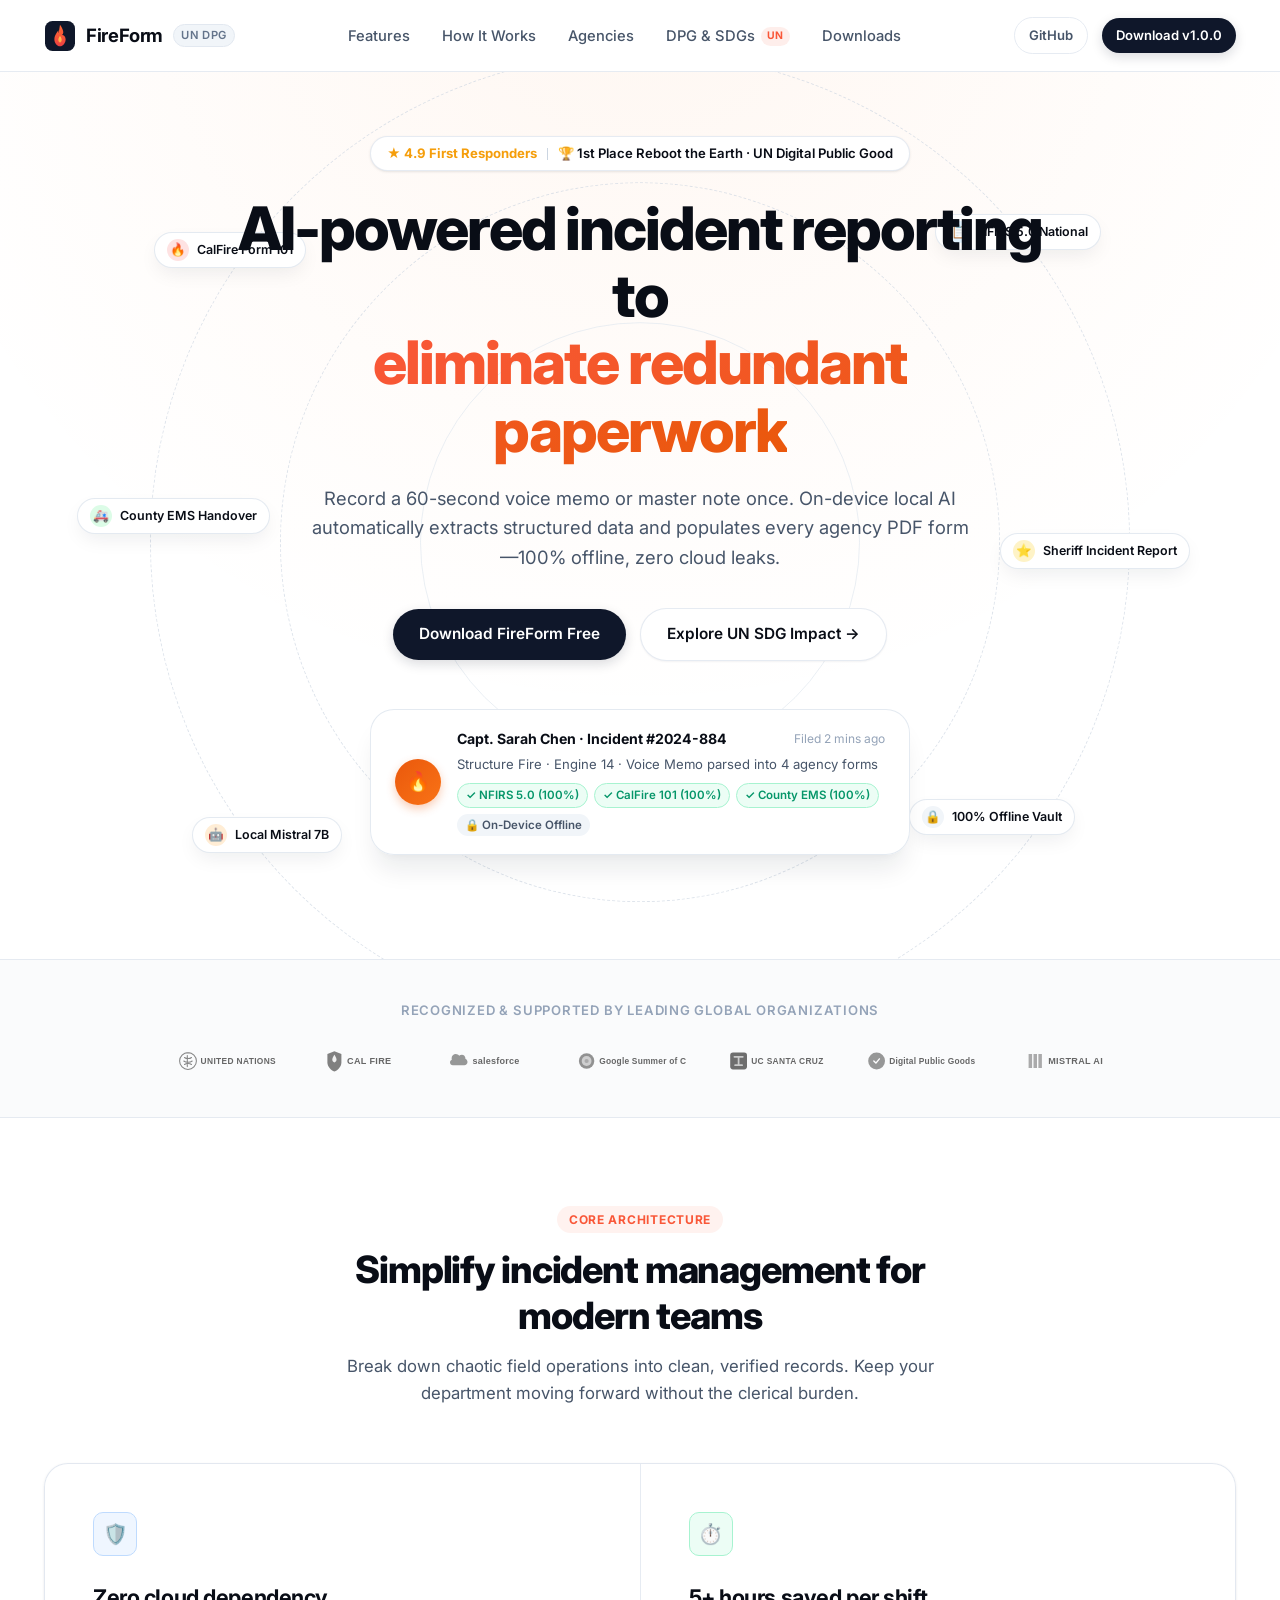
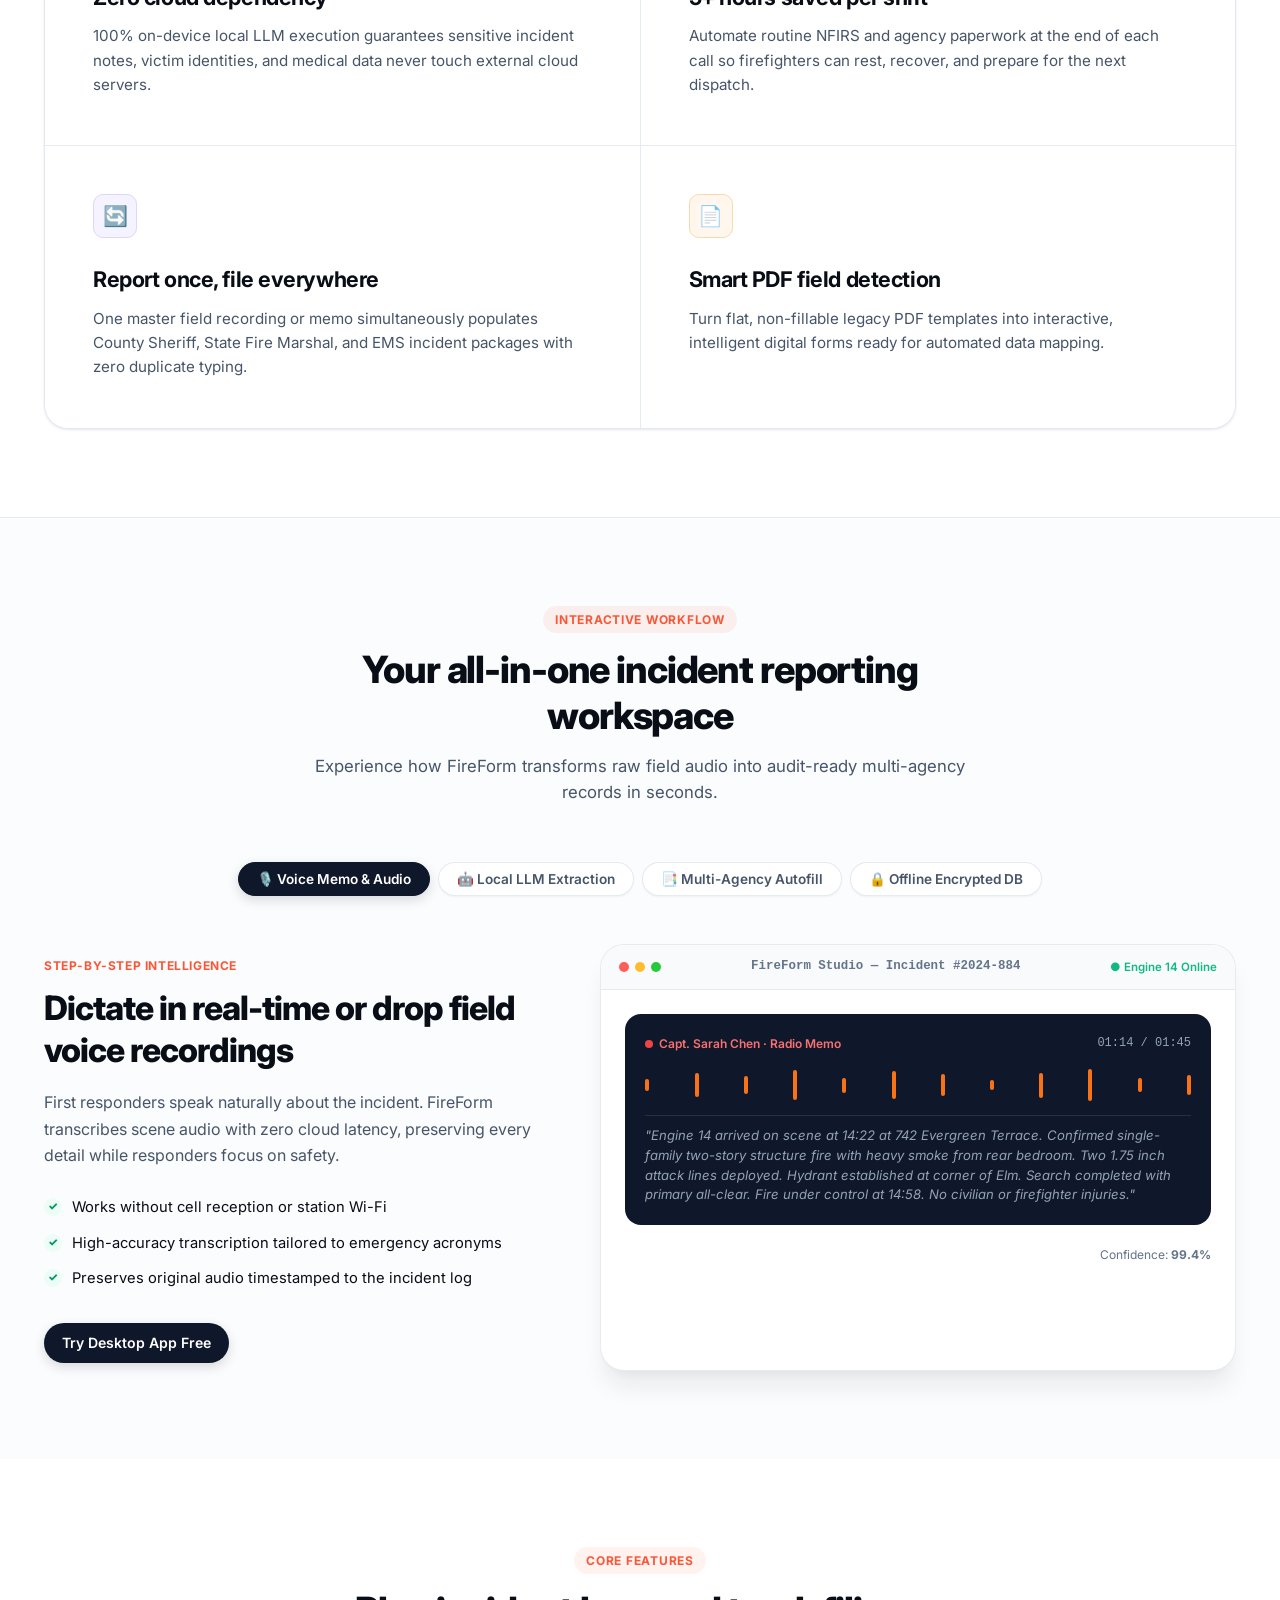
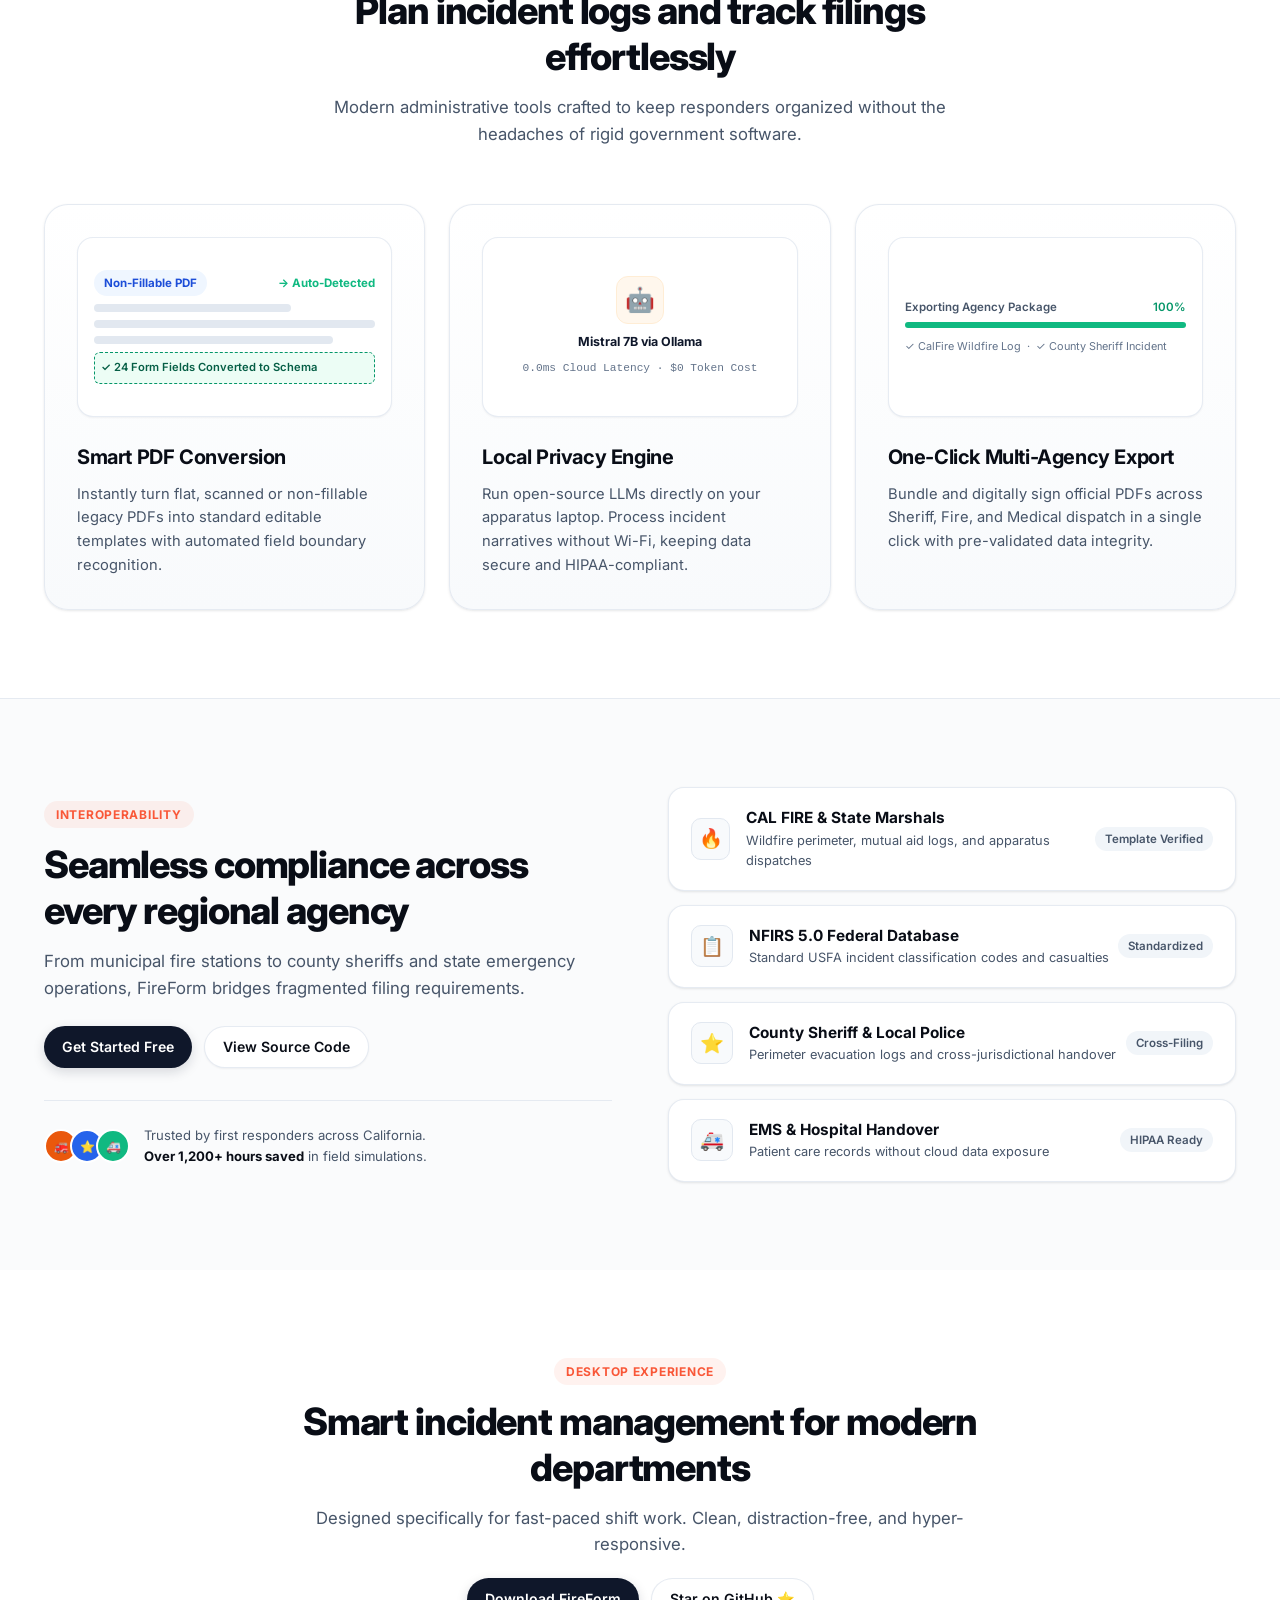
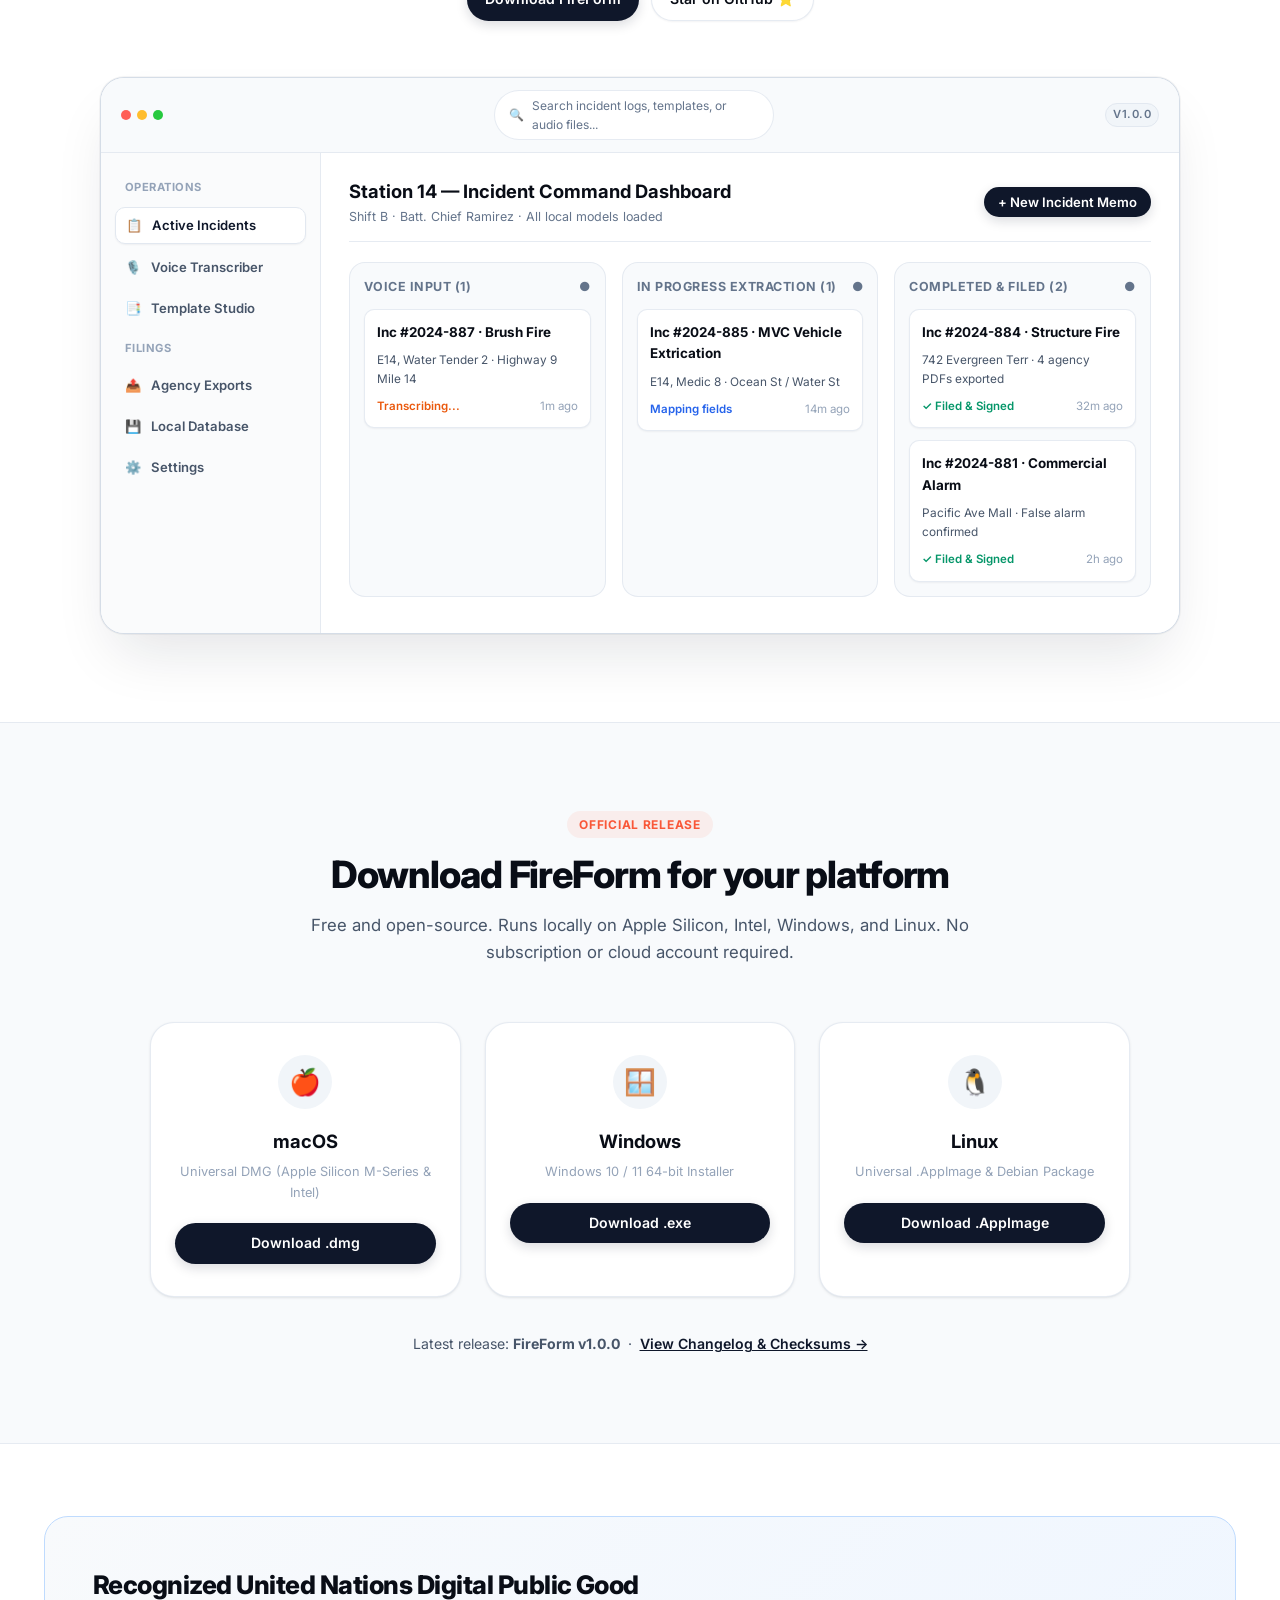
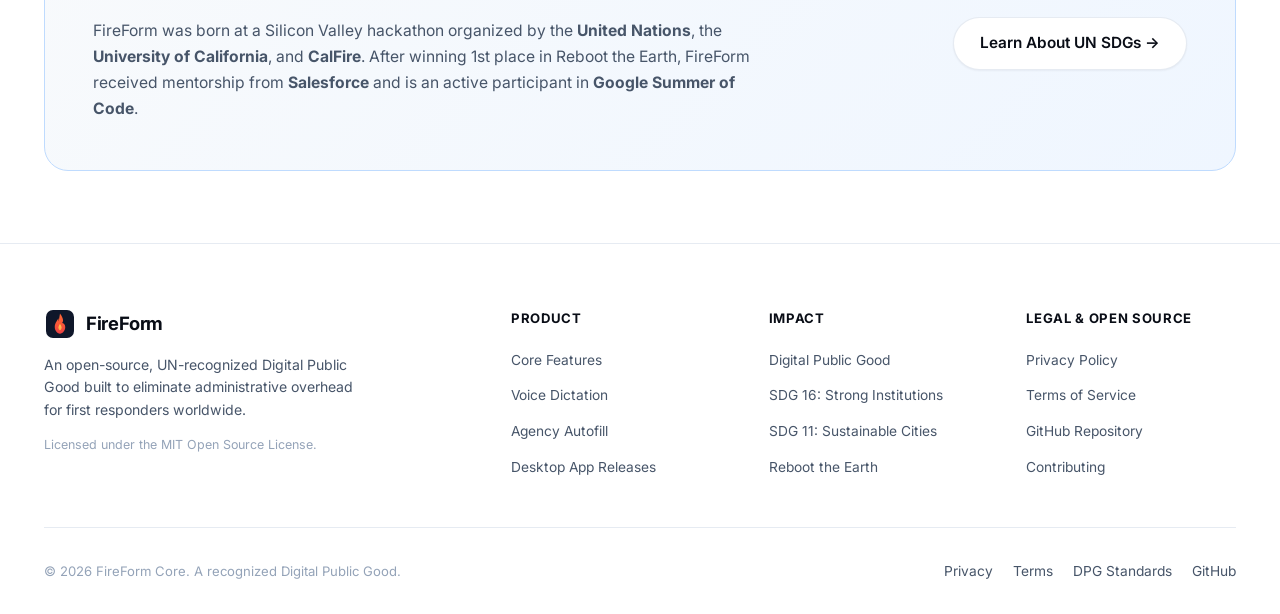
==== index.html @ 4fdc896d "feat: :sparkles: first renewal of website" ====
<!DOCTYPE html>
<html lang="en">

<head>
  <meta charset="UTF-8">
  <meta name="viewport" content="width=device-width, initial-scale=1.0">
  <title>FireForm — AI-Powered Incident Reporting for First Responders</title>
  <meta name="description"
    content="FireForm is a UN-recognized Digital Public Good. Report once, file everywhere. Eliminate redundant paperwork with 100% offline, on-device AI for first responders.">
  <link rel="icon" type="image/svg+xml" href="assets/logo.svg">
  <link rel="stylesheet" href="styles.css">
  <link rel="preconnect" href="https://fonts.googleapis.com">
  <link rel="preconnect" href="https://fonts.gstatic.com" crossorigin>
  <link
    href="https://fonts.googleapis.com/css2?family=Inter:wght@400;500;600;700;800&family=JetBrains+Mono:wght@400;500;600&display=swap"
    rel="stylesheet">
</head>

<body>

  <!-- Top Sticky Navigation Bar -->
  <header class="site-header">
    <div class="container">
      <div class="header-inner">
        <!-- Logo and Brand -->
        <a href="index.html" class="brand-link" id="brand-home-link">
          <div class="brand-icon-box">
            <img src="assets/logo.svg" alt="FireForm Logo" width="30" height="30">
          </div>
          <span>FireForm</span>
          <span class="brand-tag">UN DPG</span>
        </a>

        <!-- Center Nav Items -->
        <ul class="nav-menu">
          <li><a href="#features" class="nav-link">Features</a></li>
          <li><a href="#how-it-works" class="nav-link">How It Works</a></li>
          <li><a href="#agencies" class="nav-link">Agencies</a></li>
          <li><a href="dpg.html" class="nav-link">DPG & SDGs <span class="badge-new">UN</span></a></li>
          <li><a href="#download" class="nav-link">Downloads</a></li>
        </ul>

        <!-- Right Action CTAs -->
        <div class="header-actions">
          <a href="https://github.com/fireform-core/FireForm" target="_blank" rel="noopener noreferrer"
            class="btn btn-outline btn-sm">
            <span>GitHub</span>
          </a>
          <a href="#download" class="btn btn-primary btn-sm">
            <span>Download v1.0.0</span>
          </a>
          <button class="mobile-toggle" aria-label="Toggle navigation menu">
            <svg width="20" height="20" viewBox="0 0 24 24" fill="none" stroke="currentColor" stroke-width="2">
              <line x1="3" y1="12" x2="21" y2="12"></line>
              <line x1="3" y1="6" x2="21" y2="6"></line>
              <line x1="3" y1="18" x2="21" y2="18"></line>
            </svg>
          </button>
        </div>
      </div>
    </div>
  </header>

  <!-- Hero Section with Orbital Background (Deflexai Style) -->
  <section class="hero-section">
    <!-- Orbital Rings Background -->
    <div class="hero-orbits">
      <div class="orbit-ring orbit-1"></div>
      <div class="orbit-ring orbit-2"></div>
      <div class="orbit-ring orbit-3"></div>
    </div>

    <!-- Floating Orbital Badges stationed on orbits -->
    <div class="hero-nodes">
      <div class="orbit-node node-calfire">
        <span class="node-icon" style="background:#fee2e2;">🔥</span>
        <span>CalFire Form 101</span>
      </div>
      <div class="orbit-node node-nfirs">
        <span class="node-icon" style="background:#e0f2fe;">📋</span>
        <span>NFIRS 5.0 National</span>
      </div>
      <div class="orbit-node node-ems">
        <span class="node-icon" style="background:#dcfce7;">🚑</span>
        <span>County EMS Handover</span>
      </div>
      <div class="orbit-node node-sheriff">
        <span class="node-icon" style="background:#fef3c7;">⭐</span>
        <span>Sheriff Incident Report</span>
      </div>
      <div class="orbit-node node-mistral">
        <span class="node-icon" style="background:#ffedd5;">🤖</span>
        <span>Local Mistral 7B</span>
      </div>
      <div class="orbit-node node-offline">
        <span class="node-icon" style="background:#f1f5f9;">🔒</span>
        <span>100% Offline Vault</span>
      </div>
    </div>

    <div class="container">
      <div class="hero-content">
        <!-- Award Pill / Social Proof Rating -->
        <div class="hero-award-badge">
          <div class="badge-stars">★ 4.9 First Responders</div>
          <div class="badge-divider"></div>
          <div class="badge-text">🏆 1st Place Reboot the Earth · UN Digital Public Good</div>
        </div>

        <!-- Main Headline -->
        <h1 class="hero-title">
          AI-powered incident reporting to <br>
          <span class="highlight-text">eliminate redundant paperwork</span>
        </h1>

        <!-- Subtitle -->
        <p class="hero-subtitle">
          Record a 60-second voice memo or master note once. On-device local AI automatically extracts structured data
          and populates every agency PDF form—100% offline, zero cloud leaks.
        </p>

        <!-- CTA Buttons -->
        <div class="hero-actions">
          <a href="#download" class="btn btn-primary btn-lg">
            <span>Download FireForm Free</span>
          </a>
          <a href="dpg.html" class="btn btn-secondary btn-lg">
            <span>Explore UN SDG Impact →</span>
          </a>
        </div>

        <!-- Centerpiece Floating Interactive Glass Card -->
        <div class="hero-interactive-card">
          <div class="hero-card-avatar">🔥</div>
          <div class="hero-card-body">
            <div class="hero-card-header">
              <div class="hero-card-name">Capt. Sarah Chen · Incident #2024-884</div>
              <div class="hero-card-time">Filed 2 mins ago</div>
            </div>
            <div class="hero-card-desc">
              Structure Fire · Engine 14 · Voice Memo parsed into 4 agency forms
            </div>
            <div class="hero-card-tags">
              <span class="hero-card-tag status-success">✓ NFIRS 5.0 (100%)</span>
              <span class="hero-card-tag status-success">✓ CalFire 101 (100%)</span>
              <span class="hero-card-tag status-success">✓ County EMS (100%)</span>
              <span class="hero-card-tag">🔒 On-Device Offline</span>
            </div>
          </div>
        </div>

      </div>
    </div>
  </section>

  <!-- Logo Cloud / Recognition Strip -->
  <section class="logo-cloud-section">
    <div class="container">
      <div class="logo-cloud-label">Recognized & Supported By Leading Global Organizations</div>
      <div class="logo-cloud-grid">
        <div class="logo-item" title="United Nations">
          <img src="assets/un.svg" alt="United Nations">
        </div>
        <div class="logo-item" title="Cal Fire">
          <img src="assets/calfire.svg" alt="CAL FIRE">
        </div>
        <div class="logo-item" title="Salesforce">
          <img src="assets/salesforce.svg" alt="Salesforce">
        </div>
        <div class="logo-item" title="Google Summer of Code">
          <img src="assets/gsoc.svg" alt="Google Summer of Code">
        </div>
        <div class="logo-item" title="UC Santa Cruz">
          <img src="assets/ucsc.svg" alt="UC Santa Cruz">
        </div>
        <div class="logo-item" title="Digital Public Goods Alliance">
          <img src="assets/dpg.svg" alt="Digital Public Goods">
        </div>
        <div class="logo-item" title="Mistral AI">
          <img src="assets/mistral.svg" alt="Mistral AI">
        </div>
      </div>
    </div>
  </section>

  <!-- 4-Grid Section ("Simplify task management for modern teams" style) -->
  <section class="grid-features-section" id="features">
    <div class="container">
      <div class="section-head">
        <span class="section-pill">Core Architecture</span>
        <h2 class="section-title">Simplify incident management for modern teams</h2>
        <p class="section-subtitle">
          Break down chaotic field operations into clean, verified records. Keep your department moving forward without
          the clerical burden.
        </p>
      </div>

      <div class="four-grid">
        <div class="four-grid-item">
          <div class="grid-item-icon icon-blue">🛡️</div>
          <div class="grid-item-metric">Zero cloud dependency</div>
          <p class="grid-item-desc">
            100% on-device local LLM execution guarantees sensitive incident notes, victim identities, and medical data
            never touch external cloud servers.
          </p>
        </div>

        <div class="four-grid-item">
          <div class="grid-item-icon icon-green">⏱️</div>
          <div class="grid-item-metric">5+ hours saved per shift</div>
          <p class="grid-item-desc">
            Automate routine NFIRS and agency paperwork at the end of each call so firefighters can rest, recover, and
            prepare for the next dispatch.
          </p>
        </div>

        <div class="four-grid-item">
          <div class="grid-item-icon icon-purple">🔄</div>
          <div class="grid-item-metric">Report once, file everywhere</div>
          <p class="grid-item-desc">
            One master field recording or memo simultaneously populates County Sheriff, State Fire Marshal, and EMS
            incident packages with zero duplicate typing.
          </p>
        </div>

        <div class="four-grid-item">
          <div class="grid-item-icon icon-orange">📄</div>
          <div class="grid-item-metric">Smart PDF field detection</div>
          <p class="grid-item-desc">
            Turn flat, non-fillable legacy PDF templates into interactive, intelligent digital forms ready for automated
            data mapping.
          </p>
        </div>
      </div>
    </div>
  </section>

  <!-- Showcase 1: Interactive Workspace Showcase -->
  <section class="interactive-workspace-section" id="how-it-works">
    <div class="container">
      <div class="section-head">
        <span class="section-pill">Interactive Workflow</span>
        <h2 class="section-title">Your all-in-one incident reporting workspace</h2>
        <p class="section-subtitle">
          Experience how FireForm transforms raw field audio into audit-ready multi-agency records in seconds.
        </p>
      </div>

      <!-- Filter Nav Pills -->
      <div class="filter-pills-nav">
        <button class="filter-pill active" data-tab="tab-voice">
          <span>🎙️ Voice Memo & Audio</span>
        </button>
        <button class="filter-pill" data-tab="tab-extract">
          <span>🤖 Local LLM Extraction</span>
        </button>
        <button class="filter-pill" data-tab="tab-forms">
          <span>📑 Multi-Agency Autofill</span>
        </button>
        <button class="filter-pill" data-tab="tab-storage">
          <span>🔒 Offline Encrypted DB</span>
        </button>
      </div>

      <div class="workspace-display-grid">
        <!-- Left Explanation Column -->
        <div class="workspace-left-info">
          <span class="workspace-tag">Step-by-step intelligence</span>
          <h3 class="workspace-title" id="workspace-title">Dictate in real-time or drop field voice recordings</h3>
          <p class="workspace-desc" id="workspace-desc">
            First responders speak naturally about the incident. FireForm transcribes scene audio with zero cloud
            latency, preserving every detail while responders focus on safety.
          </p>
          <ul class="workspace-bullets">
            <li class="workspace-bullet-item">
              <span class="bullet-check">✓</span>
              <span>Works without cell reception or station Wi-Fi</span>
            </li>
            <li class="workspace-bullet-item">
              <span class="bullet-check">✓</span>
              <span>High-accuracy transcription tailored to emergency acronyms</span>
            </li>
            <li class="workspace-bullet-item">
              <span class="bullet-check">✓</span>
              <span>Preserves original audio timestamped to the incident log</span>
            </li>
          </ul>
          <a href="#download" class="btn btn-primary">
            <span>Try Desktop App Free</span>
          </a>
        </div>

        <!-- Right Simulated Window Preview -->
        <div class="workspace-preview-card">
          <div class="preview-card-header">
            <div class="window-dots">
              <div class="window-dot dot-red"></div>
              <div class="window-dot dot-yellow"></div>
              <div class="window-dot dot-green"></div>
            </div>
            <div class="window-title">FireForm Studio — Incident #2024-884</div>
            <div style="font-size: 0.72rem; color: #10b981; font-weight: 600;">● Engine 14 Online</div>
          </div>

          <div class="preview-card-content">
            <!-- Tab 1: Voice Dictation -->
            <div class="tab-content-panel active" id="tab-voice">
              <div class="waveform-box">
                <div class="waveform-header">
                  <span class="recording-badge">
                    <span class="recording-pulse"></span>
                    Capt. Sarah Chen · Radio Memo
                  </span>
                  <span style="font-size: 0.75rem; font-family: var(--font-mono); color: #94a3b8;">01:14 / 01:45</span>
                </div>
                <div class="waveform-bars">
                  <span class="wave-bar" style="height: 12px;"></span>
                  <span class="wave-bar" style="height: 24px;"></span>
                  <span class="wave-bar" style="height: 18px;"></span>
                  <span class="wave-bar" style="height: 30px;"></span>
                  <span class="wave-bar" style="height: 15px;"></span>
                  <span class="wave-bar" style="height: 28px;"></span>
                  <span class="wave-bar" style="height: 22px;"></span>
                  <span class="wave-bar" style="height: 10px;"></span>
                  <span class="wave-bar" style="height: 25px;"></span>
                  <span class="wave-bar" style="height: 32px;"></span>
                  <span class="wave-bar" style="height: 14px;"></span>
                  <span class="wave-bar" style="height: 20px;"></span>
                </div>
                <div class="transcript-snippet">
                  "Engine 14 arrived on scene at 14:22 at 742 Evergreen Terrace. Confirmed single-family two-story
                  structure fire with heavy smoke from rear bedroom. Two 1.75 inch attack lines deployed. Hydrant
                  established at corner of Elm. Search completed with primary all-clear. Fire under control at 14:58. No
                  civilian or firefighter injuries."
                </div>
              </div>
              <div style="display: flex; gap: 8px; justify-content: flex-end;">
                <span style="font-size: 0.75rem; color: #64748b;">Confidence: <strong>99.4%</strong></span>
              </div>
            </div>

            <!-- Tab 2: LLM Extraction -->
            <div class="tab-content-panel" id="tab-extract">
              <div class="extracted-fields-list">
                <div class="field-row">
                  <span class="field-key">Incident Type</span>
                  <span class="field-val">111 - Building Fire</span>
                  <span class="field-badge">NFIRS Valid</span>
                </div>
                <div class="field-row">
                  <span class="field-key">Location Address</span>
                  <span class="field-val">742 Evergreen Terrace</span>
                  <span class="field-badge">Geocoded</span>
                </div>
                <div class="field-row">
                  <span class="field-key">Apparatus Dispatched</span>
                  <span class="field-val">Engine 14 (Primary Attack)</span>
                  <span class="field-badge">Unit Matched</span>
                </div>
                <div class="field-row">
                  <span class="field-key">Arrival Time / Controlled</span>
                  <span class="field-val">14:22 / 14:58 PST</span>
                  <span class="field-badge">Timestamped</span>
                </div>
                <div class="field-row">
                  <span class="field-key">Casualties / Injuries</span>
                  <span class="field-val">0 Civilian / 0 Firefighter</span>
                  <span class="field-badge">Verified</span>
                </div>
              </div>
            </div>

            <!-- Tab 3: Multi-Agency Autofill -->
            <div class="tab-content-panel" id="tab-forms">
              <div class="agency-form-item">
                <div class="form-item-left">
                  <div class="form-doc-icon">📑</div>
                  <div>
                    <div class="form-item-name">NFIRS-1 Basic Form</div>
                    <div class="form-item-sub">USFA Federal Incident Database</div>
                  </div>
                </div>
                <span class="hero-card-tag status-success">Ready to Export (100%)</span>
              </div>
              <div class="agency-form-item">
                <div class="form-item-left">
                  <div class="form-doc-icon">🌲</div>
                  <div>
                    <div class="form-item-name">CalFire FC-33 Incident Summary</div>
                    <div class="form-item-sub">California Dept of Forestry & Fire</div>
                  </div>
                </div>
                <span class="hero-card-tag status-success">Ready to Export (100%)</span>
              </div>
              <div class="agency-form-item">
                <div class="form-item-left">
                  <div class="form-doc-icon">🚑</div>
                  <div>
                    <div class="form-item-name">County EMS PCR Medical Log</div>
                    <div class="form-item-sub">Mutual Aid Emergency Transport</div>
                  </div>
                </div>
                <span class="hero-card-tag status-success">Ready to Export (100%)</span>
              </div>
            </div>

            <!-- Tab 4: Offline Encrypted DB -->
            <div class="tab-content-panel" id="tab-storage">
              <div
                style="background: #f8fafc; border: 1px solid #e2e8f0; border-radius: 12px; padding: 20px; text-align: left;">
                <div style="display: flex; align-items: center; justify-content: space-between; margin-bottom: 14px;">
                  <span style="font-size: 0.82rem; font-weight: 700; color: #0f172a;">Local SQLite Vault
                    (offline.db)</span>
                  <span
                    style="font-size: 0.72rem; padding: 2px 8px; border-radius: 9999px; background: #ecfdf5; color: #059669; font-weight: 600;">AES-256
                    Encrypted</span>
                </div>
                <div style="font-family: var(--font-mono); font-size: 0.75rem; color: #475569; line-height: 1.8;">
                  <div>[DB_STATUS] &nbsp;Local storage active</div>
                  <div>[OUTBOUND] &nbsp;&nbsp;0 cloud network requests</div>
                  <div>[INTEGRITY] &nbsp;SHA-256 signature verified</div>
                  <div>[RECORDS] &nbsp;&nbsp;&nbsp;342 incidents indexed locally</div>
                </div>
              </div>
            </div>
          </div>
        </div>
      </div>
    </div>
  </section>

  <!-- 3-Column Bento Grid ("Plan projects and track tasks effortlessly" style) -->
  <section class="bento-section">
    <div class="container">
      <div class="section-head">
        <span class="section-pill">Core Features</span>
        <h2 class="section-title">Plan incident logs and track filings effortlessly</h2>
        <p class="section-subtitle">
          Modern administrative tools crafted to keep responders organized without the headaches of rigid government
          software.
        </p>
      </div>

      <div class="bento-grid">
        <!-- Card 1: Smart PDF Conversion -->
        <div class="bento-card">
          <div class="bento-card-visual">
            <div class="mini-pdf-box">
              <div style="display: flex; justify-content: space-between; align-items: center;">
                <span class="mini-badge-highlight">Non-Fillable PDF</span>
                <span style="font-size: 0.72rem; color: #10b981; font-weight: 700;">→ Auto-Detected</span>
              </div>
              <div class="mini-skeleton-line" style="width: 70%;"></div>
              <div class="mini-skeleton-line" style="width: 100%;"></div>
              <div class="mini-skeleton-line" style="width: 85%;"></div>
              <div
                style="background: #ecfdf5; border: 1px dashed #059669; padding: 6px; border-radius: 6px; font-size: 0.7rem; color: #065f46; font-weight: 600;">
                ✓ 24 Form Fields Converted to Schema
              </div>
            </div>
          </div>
          <h3 class="bento-card-title">Smart PDF Conversion</h3>
          <p class="bento-card-desc">
            Instantly turn flat, scanned or non-fillable legacy PDFs into standard editable templates with automated
            field boundary recognition.
          </p>
        </div>

        <!-- Card 2: Local AI Engine -->
        <div class="bento-card">
          <div class="bento-card-visual">
            <div style="display: flex; flex-direction: column; align-items: center; justify-content: center; gap: 8px;">
              <div
                style="width: 48px; height: 48px; border-radius: 12px; background: #fff7ed; border: 1px solid #ffedd5; display: flex; align-items: center; justify-content: center; font-size: 1.5rem;">
                🤖
              </div>
              <span style="font-size: 0.78rem; font-weight: 700; color: #0f172a;">Mistral 7B via Ollama</span>
              <span style="font-size: 0.7rem; color: #64748b; font-family: var(--font-mono);">0.0ms Cloud Latency · $0
                Token Cost</span>
            </div>
          </div>
          <h3 class="bento-card-title">Local Privacy Engine</h3>
          <p class="bento-card-desc">
            Run open-source LLMs directly on your apparatus laptop. Process incident narratives without Wi-Fi, keeping
            data secure and HIPAA-compliant.
          </p>
        </div>

        <!-- Card 3: Multi-Agency Export -->
        <div class="bento-card">
          <div class="bento-card-visual">
            <div style="display: flex; flex-direction: column; gap: 6px; width: 100%;">
              <div
                style="display: flex; align-items: center; justify-content: space-between; font-size: 0.72rem; font-weight: 600; color: #475569;">
                <span>Exporting Agency Package</span>
                <span style="color: #059669;">100%</span>
              </div>
              <div style="height: 6px; background: #e2e8f0; border-radius: 9999px; overflow: hidden;">
                <div style="width: 100%; height: 100%; background: #10b981;"></div>
              </div>
              <span style="font-size: 0.68rem; color: #64748b; margin-top: 4px;">✓ CalFire Wildfire Log &nbsp;·&nbsp; ✓
                County Sheriff Incident</span>
            </div>
          </div>
          <h3 class="bento-card-title">One-Click Multi-Agency Export</h3>
          <p class="bento-card-desc">
            Bundle and digitally sign official PDFs across Sheriff, Fire, and Medical dispatch in a single click with
            pre-validated data integrity.
          </p>
        </div>
      </div>
    </div>
  </section>

  <!-- Integration Showcase ("Organize work and boost team productivity" style) -->
  <section class="integration-stack-section" id="agencies">
    <div class="container">
      <div class="integration-grid">
        <!-- Left Column -->
        <div class="integration-content-left">
          <span class="section-pill">Interoperability</span>
          <h2 class="section-title">Seamless compliance across every regional agency</h2>
          <p class="section-subtitle">
            From municipal fire stations to county sheriffs and state emergency operations, FireForm bridges fragmented
            filing requirements.
          </p>
          <div style="display: flex; gap: 12px; margin-top: 24px;">
            <a href="#download" class="btn btn-primary">Get Started Free</a>
            <a href="https://github.com/fireform-core/FireForm" target="_blank" rel="noopener noreferrer"
              class="btn btn-secondary">View Source Code</a>
          </div>

          <div class="social-proof-counter">
            <div class="avatar-stack">
              <div class="avatar-stack-item">🚒</div>
              <div class="avatar-stack-item">⭐</div>
              <div class="avatar-stack-item">🚑</div>
            </div>
            <div class="proof-text">
              Trusted by first responders across California.<br>
              <strong>Over 1,200+ hours saved</strong> in field simulations.
            </div>
          </div>
        </div>

        <!-- Right Column Agency Cards Stack -->
        <div class="integration-cards-list">
          <div class="agency-card">
            <div class="agency-card-left">
              <div class="agency-card-icon" style="color: #dc2626;">🔥</div>
              <div>
                <div class="agency-card-title">CAL FIRE & State Marshals</div>
                <div class="agency-card-sub">Wildfire perimeter, mutual aid logs, and apparatus dispatches</div>
              </div>
            </div>
            <span class="agency-badge-pill">Template Verified</span>
          </div>

          <div class="agency-card">
            <div class="agency-card-left">
              <div class="agency-card-icon" style="color: #0284c7;">📋</div>
              <div>
                <div class="agency-card-title">NFIRS 5.0 Federal Database</div>
                <div class="agency-card-sub">Standard USFA incident classification codes and casualties</div>
              </div>
            </div>
            <span class="agency-badge-pill">Standardized</span>
          </div>

          <div class="agency-card">
            <div class="agency-card-left">
              <div class="agency-card-icon" style="color: #b45309;">⭐</div>
              <div>
                <div class="agency-card-title">County Sheriff & Local Police</div>
                <div class="agency-card-sub">Perimeter evacuation logs and cross-jurisdictional handover</div>
              </div>
            </div>
            <span class="agency-badge-pill">Cross-Filing</span>
          </div>

          <div class="agency-card">
            <div class="agency-card-left">
              <div class="agency-card-icon" style="color: #059669;">🚑</div>
              <div>
                <div class="agency-card-title">EMS & Hospital Handover</div>
                <div class="agency-card-sub">Patient care records without cloud data exposure</div>
              </div>
            </div>
            <span class="agency-badge-pill">HIPAA Ready</span>
          </div>
        </div>
      </div>
    </div>
  </section>

  <!-- High-Fidelity Desktop App Preview Mockup Window ("Smart task management") -->
  <section class="desktop-mockup-section">
    <div class="container">
      <div class="section-head">
        <span class="section-pill">Desktop Experience</span>
        <h2 class="section-title">Smart incident management for modern departments</h2>
        <p class="section-subtitle">
          Designed specifically for fast-paced shift work. Clean, distraction-free, and hyper-responsive.
        </p>
        <div style="display: flex; justify-content: center; gap: 12px; margin-top: 20px;">
          <a href="#download" class="btn btn-primary">Download FireForm</a>
          <a href="https://github.com/fireform-core/FireForm" target="_blank" rel="noopener noreferrer"
            class="btn btn-secondary">Star on GitHub ⭐</a>
        </div>
      </div>

      <!-- App Window Mockup -->
      <div class="mockup-window">
        <!-- Window Chrome -->
        <div class="window-chrome">
          <div class="window-dots">
            <div class="window-dot dot-red"></div>
            <div class="window-dot dot-yellow"></div>
            <div class="window-dot dot-green"></div>
          </div>
          <div class="window-search-bar">
            <span>🔍</span>
            <span>Search incident logs, templates, or audio files...</span>
          </div>
          <div style="display: flex; gap: 8px;">
            <span class="brand-tag">v1.0.0</span>
          </div>
        </div>

        <!-- Inner App Split View -->
        <div class="mockup-inner-app">
          <!-- Sidebar -->
          <div class="app-sidebar">
            <div class="sidebar-category">Operations</div>
            <a href="#" class="sidebar-link active">
              <span>📋</span>
              <span>Active Incidents</span>
            </a>
            <a href="#" class="sidebar-link">
              <span>🎙️</span>
              <span>Voice Transcriber</span>
            </a>
            <a href="#" class="sidebar-link">
              <span>📑</span>
              <span>Template Studio</span>
            </a>

            <div class="sidebar-category">Filings</div>
            <a href="#" class="sidebar-link">
              <span>📤</span>
              <span>Agency Exports</span>
            </a>
            <a href="#" class="sidebar-link">
              <span>💾</span>
              <span>Local Database</span>
            </a>
            <a href="#" class="sidebar-link">
              <span>⚙️</span>
              <span>Settings</span>
            </a>
          </div>

          <!-- Main Viewport -->
          <div class="app-main-viewport">
            <div class="viewport-head">
              <div>
                <div class="viewport-title">Station 14 — Incident Command Dashboard</div>
                <div style="font-size: 0.78rem; color: #64748b;">Shift B · Batt. Chief Ramirez · All local models loaded
                </div>
              </div>
              <button class="btn btn-primary btn-sm">+ New Incident Memo</button>
            </div>

            <!-- Kanban/Pipeline Columns -->
            <div class="kanban-cards-row">
              <div class="kanban-column">
                <div class="column-title">
                  <span>Voice Input (1)</span>
                  <span style="font-weight: 800;">●</span>
                </div>
                <div class="kanban-card">
                  <div class="kanban-card-title">Inc #2024-887 · Brush Fire</div>
                  <div style="font-size: 0.74rem; color: #475569;">E14, Water Tender 2 · Highway 9 Mile 14</div>
                  <div class="kanban-card-meta">
                    <span style="color: #ea580c; font-weight: 600;">Transcribing...</span>
                    <span>1m ago</span>
                  </div>
                </div>
              </div>

              <div class="kanban-column">
                <div class="column-title">
                  <span>In Progress Extraction (1)</span>
                  <span style="font-weight: 800;">●</span>
                </div>
                <div class="kanban-card">
                  <div class="kanban-card-title">Inc #2024-885 · MVC Vehicle Extrication</div>
                  <div style="font-size: 0.74rem; color: #475569;">E14, Medic 8 · Ocean St / Water St</div>
                  <div class="kanban-card-meta">
                    <span style="color: #2563eb; font-weight: 600;">Mapping fields</span>
                    <span>14m ago</span>
                  </div>
                </div>
              </div>

              <div class="kanban-column">
                <div class="column-title">
                  <span>Completed & Filed (2)</span>
                  <span style="font-weight: 800;">●</span>
                </div>
                <div class="kanban-card">
                  <div class="kanban-card-title">Inc #2024-884 · Structure Fire</div>
                  <div style="font-size: 0.74rem; color: #475569;">742 Evergreen Terr · 4 agency PDFs exported</div>
                  <div class="kanban-card-meta">
                    <span style="color: #059669; font-weight: 600;">✓ Filed & Signed</span>
                    <span>32m ago</span>
                  </div>
                </div>
                <div class="kanban-card">
                  <div class="kanban-card-title">Inc #2024-881 · Commercial Alarm</div>
                  <div style="font-size: 0.74rem; color: #475569;">Pacific Ave Mall · False alarm confirmed</div>
                  <div class="kanban-card-meta">
                    <span style="color: #059669; font-weight: 600;">✓ Filed & Signed</span>
                    <span>2h ago</span>
                  </div>
                </div>
              </div>
            </div>

          </div>
        </div>
      </div>
    </div>
  </section>

  <!-- Download FireForm Section -->
  <section class="download-section-modern" id="download">
    <div class="container">
      <div class="section-head">
        <span class="section-pill">Official Release</span>
        <h2 class="section-title">Download FireForm for your platform</h2>
        <p class="section-subtitle">
          Free and open-source. Runs locally on Apple Silicon, Intel, Windows, and Linux. No subscription or cloud
          account required.
        </p>
      </div>

      <div class="download-cards-grid">
        <!-- macOS -->
        <div class="download-platform-card">
          <div class="platform-icon-circle">🍎</div>
          <div class="platform-name">macOS</div>
          <div class="platform-specs">Universal DMG (Apple Silicon M-Series & Intel)</div>
          <a href="https://github.com/fireform-core/FireForm/releases/latest/download/FireForm-1.0.0.dmg"
            class="btn btn-primary">
            Download .dmg
          </a>
        </div>

        <!-- Windows -->
        <div class="download-platform-card">
          <div class="platform-icon-circle">🪟</div>
          <div class="platform-name">Windows</div>
          <div class="platform-specs">Windows 10 / 11 64-bit Installer</div>
          <a href="https://github.com/fireform-core/FireForm/releases/latest/download/FireForm-1.0.0.exe"
            class="btn btn-primary">
            Download .exe
          </a>
        </div>

        <!-- Linux -->
        <div class="download-platform-card">
          <div class="platform-icon-circle">🐧</div>
          <div class="platform-name">Linux</div>
          <div class="platform-specs">Universal .AppImage & Debian Package</div>
          <a href="https://github.com/fireform-core/FireForm/releases/latest/download/FireForm-1.0.0.AppImage"
            class="btn btn-primary">
            Download .AppImage
          </a>
        </div>
      </div>

      <div class="release-notes-banner">
        Latest release: <strong>FireForm v1.0.0</strong> &nbsp;·&nbsp;
        <a href="https://github.com/fireform-core/FireForm/releases" target="_blank" rel="noopener noreferrer">View
          Changelog & Checksums →</a>
      </div>
    </div>
  </section>

  <!-- Digital Public Good & Hackathon Section -->
  <section class="dpg-banner-section">
    <div class="container">
      <div class="dpg-callout-box">
        <div class="dpg-callout-text">
          <h3>Recognized United Nations Digital Public Good</h3>
          <p>
            FireForm was born at a Silicon Valley hackathon organized by the <strong>United Nations</strong>, the
            <strong>University of California</strong>, and <strong>CalFire</strong>. After winning 1st place in Reboot
            the Earth, FireForm received mentorship from <strong>Salesforce</strong> and is an active participant in
            <strong>Google Summer of Code</strong>.
          </p>
        </div>
        <div>
          <a href="dpg.html" class="btn btn-secondary btn-lg" style="white-space: nowrap;">
            Learn About UN SDGs →
          </a>
        </div>
      </div>
    </div>
  </section>

  <!-- Modern Clean Footer -->
  <footer class="site-footer">
    <div class="container">
      <div class="footer-top-grid">
        <!-- Brand Info -->
        <div class="footer-brand-info">
          <a href="index.html" class="brand-link">
            <div class="brand-icon-box">
              <img src="assets/logo.svg" alt="FireForm Logo" width="28" height="28">
            </div>
            <span>FireForm</span>
          </a>
          <p class="footer-desc">
            An open-source, UN-recognized Digital Public Good built to eliminate administrative overhead for first
            responders worldwide.
          </p>
          <div style="font-size: 0.78rem; color: #94a3b8;">
            Licensed under the MIT Open Source License.
          </div>
        </div>

        <!-- Product -->
        <div>
          <div class="footer-col-title">Product</div>
          <ul class="footer-nav-list">
            <li><a href="#features" class="footer-nav-link">Core Features</a></li>
            <li><a href="#how-it-works" class="footer-nav-link">Voice Dictation</a></li>
            <li><a href="#agencies" class="footer-nav-link">Agency Autofill</a></li>
            <li><a href="#download" class="footer-nav-link">Desktop App Releases</a></li>
          </ul>
        </div>

        <!-- Impact & Standards -->
        <div>
          <div class="footer-col-title">Impact</div>
          <ul class="footer-nav-list">
            <li><a href="dpg.html" class="footer-nav-link">Digital Public Good</a></li>
            <li><a href="dpg.html#sdg16" class="footer-nav-link">SDG 16: Strong Institutions</a></li>
            <li><a href="dpg.html#sdg11" class="footer-nav-link">SDG 11: Sustainable Cities</a></li>
            <li><a href="https://github.com/fireform-core/FireForm" target="_blank" rel="noopener noreferrer"
                class="footer-nav-link">Reboot the Earth</a></li>
          </ul>
        </div>

        <!-- Resources & Legal -->
        <div>
          <div class="footer-col-title">Legal & Open Source</div>
          <ul class="footer-nav-list">
            <li><a href="privacy.html" class="footer-nav-link">Privacy Policy</a></li>
            <li><a href="terms.html" class="footer-nav-link">Terms of Service</a></li>
            <li><a href="https://github.com/fireform-core/FireForm" target="_blank" rel="noopener noreferrer"
                class="footer-nav-link">GitHub Repository</a></li>
            <li><a href="https://github.com/fireform-core/FireForm/blob/main/CONTRIBUTING.md" target="_blank"
                rel="noopener noreferrer" class="footer-nav-link">Contributing</a></li>
          </ul>
        </div>
      </div>

      <div class="footer-bottom-bar">
        <div>
          © 2026 FireForm Core. A recognized Digital Public Good.
        </div>
        <div class="footer-bottom-links">
          <a href="privacy.html" class="footer-nav-link">Privacy</a>
          <a href="terms.html" class="footer-nav-link">Terms</a>
          <a href="dpg.html" class="footer-nav-link">DPG Standards</a>
          <a href="https://github.com/fireform-core/FireForm" class="footer-nav-link" target="_blank"
            rel="noopener noreferrer">GitHub</a>
        </div>
      </div>
    </div>
  </footer>

  <script src="script.js"></script>
</body>

</html>
---- styles.css ----
/* ==========================================================================
   FireForm - Modern SaaS Design System & Stylesheet
   Inspired by clean, premium B2B productivity interfaces
   ========================================================================== */

:root {
  /* Brand Color Palette */
  --color-brand-primary: #0f172a;
  /* Deep Slate / Onyx */
  --color-brand-hover: #1e293b;
  --color-accent-flame: #f95738;
  /* FireForm Flame Orange */
  --color-accent-amber: #f59e0b;
  /* Amber Glow */
  --color-accent-red: #ef4444;
  /* Emergency Red */
  --color-accent-emerald: #10b981;
  /* Success Green */
  --color-accent-blue: #0284c7;
  /* Agency Blue */

  /* Neutral Surface & Background Colors */
  --bg-page: #ffffff;
  --bg-subtle: #f8fafc;
  --bg-surface: #ffffff;
  --bg-card: #ffffff;
  --bg-card-muted: #f8fafc;
  --bg-card-hover: #f1f5f9;

  /* Text & Typography Colors */
  --text-primary: #090d16;
  /* Crisp near-black headings */
  --text-secondary: #475569;
  /* Refined slate body */
  --text-muted: #94a3b8;
  /* Subtle metadata */
  --text-inverted: #ffffff;

  /* Borders & Dividers */
  --border-light: rgba(226, 232, 240, 0.85);
  --border-subtle: rgba(15, 23, 42, 0.06);
  --border-hover: rgba(15, 23, 42, 0.15);
  --border-focus: rgba(249, 87, 56, 0.4);

  /* Shadows */
  --shadow-xs: 0 1px 2px 0 rgba(15, 23, 42, 0.05);
  --shadow-sm: 0 1px 3px 0 rgba(15, 23, 42, 0.08), 0 1px 2px -1px rgba(15, 23, 42, 0.08);
  --shadow-md: 0 4px 6px -1px rgba(15, 23, 42, 0.07), 0 2px 4px -2px rgba(15, 23, 42, 0.05);
  --shadow-lg: 0 10px 15px -3px rgba(15, 23, 42, 0.08), 0 4px 6px -4px rgba(15, 23, 42, 0.04);
  --shadow-xl: 0 20px 25px -5px rgba(15, 23, 42, 0.08), 0 8px 10px -6px rgba(15, 23, 42, 0.04);
  --shadow-2xl: 0 25px 50px -12px rgba(15, 23, 42, 0.12);
  --shadow-card: 0 12px 32px -4px rgba(15, 23, 42, 0.06), 0 4px 12px -2px rgba(15, 23, 42, 0.03);
  --shadow-card-hover: 0 20px 40px -8px rgba(15, 23, 42, 0.1), 0 8px 16px -4px rgba(15, 23, 42, 0.04);

  /* Radii */
  --radius-sm: 6px;
  --radius-md: 10px;
  --radius-lg: 16px;
  --radius-xl: 24px;
  --radius-full: 9999px;

  /* Layout */
  --max-width: 1240px;
  --max-width-narrow: 960px;
  --header-height: 72px;

  /* Font System */
  --font-sans: 'Inter', -apple-system, BlinkMacSystemFont, "Segoe UI", Roboto, "Helvetica Neue", sans-serif;
  --font-mono: ui-monospace, SFMono-Regular, Menlo, Monaco, Consolas, "Liberation Mono", "Courier New", monospace;
}

/* ==========================================================================
   Base & Resets
   ========================================================================== */

*,
*::before,
*::after {
  box-sizing: border-box;
  margin: 0;
  padding: 0;
}

html {
  font-family: var(--font-sans);
  scroll-behavior: smooth;
  text-rendering: optimizeLegibility;
  -webkit-font-smoothing: antialiased;
  -moz-osx-font-smoothing: grayscale;
  background-color: var(--bg-page);
  color: var(--text-primary);
}

body {
  min-height: 100vh;
  display: flex;
  flex-direction: column;
  overflow-x: hidden;
  background-color: var(--bg-page);
  line-height: 1.6;
}

img,
svg {
  display: block;
  max-width: 100%;
}

a {
  color: inherit;
  text-decoration: none;
  transition: all 0.2s ease;
}

button {
  font-family: inherit;
  cursor: pointer;
  border: none;
  background: none;
  outline: none;
}

/* ==========================================================================
   Containers & Grids
   ========================================================================== */

.container {
  width: 100%;
  max-width: var(--max-width);
  margin-left: auto;
  margin-right: auto;
  padding-left: 24px;
  padding-right: 24px;
}

.container-narrow {
  max-width: var(--max-width-narrow);
}

/* ==========================================================================
   Header & Navigation
   ========================================================================== */

.site-header {
  position: sticky;
  top: 0;
  z-index: 1000;
  height: var(--header-height);
  background: rgba(255, 255, 255, 0.88);
  backdrop-filter: blur(16px);
  -webkit-backdrop-filter: blur(16px);
  border-bottom: 1px solid var(--border-light);
  display: flex;
  align-items: center;
  transition: background-color 0.2s ease, border-color 0.2s ease, box-shadow 0.2s ease;
}

.site-header.scrolled {
  background: rgba(255, 255, 255, 0.95);
  box-shadow: var(--shadow-sm);
}

.header-inner {
  display: flex;
  align-items: center;
  justify-content: space-between;
  width: 100%;
}

.brand-link {
  display: flex;
  align-items: center;
  gap: 10px;
  font-weight: 700;
  font-size: 1.15rem;
  letter-spacing: -0.02em;
  color: var(--text-primary);
}

.brand-icon-box {
  width: 32px;
  height: 32px;
  display: flex;
  align-items: center;
  justify-content: center;
}

.brand-tag {
  font-size: 0.7rem;
  font-weight: 600;
  text-transform: uppercase;
  letter-spacing: 0.04em;
  padding: 2px 7px;
  border-radius: var(--radius-full);
  background: #f1f5f9;
  color: #64748b;
  border: 1px solid #e2e8f0;
}

.nav-menu {
  display: flex;
  align-items: center;
  gap: 32px;
  list-style: none;
}

.nav-link {
  font-size: 0.92rem;
  font-weight: 500;
  color: var(--text-secondary);
  display: inline-flex;
  align-items: center;
  gap: 4px;
  transition: color 0.15s ease;
}

.nav-link:hover {
  color: var(--text-primary);
}

.nav-link .badge-new {
  font-size: 0.65rem;
  font-weight: 700;
  padding: 1px 6px;
  background: rgba(249, 87, 56, 0.1);
  color: var(--color-accent-flame);
  border-radius: var(--radius-full);
  margin-left: 2px;
  letter-spacing: 0.02em;
}

.header-actions {
  display: flex;
  align-items: center;
  gap: 14px;
}

.btn {
  display: inline-flex;
  align-items: center;
  justify-content: center;
  gap: 8px;
  font-size: 0.88rem;
  font-weight: 600;
  border-radius: var(--radius-full);
  padding: 9px 18px;
  transition: all 0.2s cubic-bezier(0.16, 1, 0.3, 1);
  white-space: nowrap;
  user-select: none;
}

.btn-sm {
  padding: 7px 14px;
  font-size: 0.82rem;
}

.btn-lg {
  padding: 13px 26px;
  font-size: 0.96rem;
}

.btn-primary {
  background-color: var(--color-brand-primary);
  color: #ffffff;
  box-shadow: 0 4px 12px rgba(15, 23, 42, 0.15);
}

.btn-primary:hover {
  background-color: var(--color-brand-hover);
  transform: translateY(-1px);
  box-shadow: 0 6px 16px rgba(15, 23, 42, 0.2);
}

.btn-primary:active {
  transform: translateY(0);
}

.btn-secondary {
  background-color: #ffffff;
  color: var(--text-primary);
  border: 1px solid var(--border-light);
  box-shadow: var(--shadow-xs);
}

.btn-secondary:hover {
  background-color: #f8fafc;
  border-color: var(--border-hover);
  color: var(--color-brand-primary);
  transform: translateY(-1px);
}

.btn-outline {
  background-color: transparent;
  color: var(--text-secondary);
  border: 1px solid var(--border-light);
}

.btn-outline:hover {
  background-color: #f8fafc;
  color: var(--text-primary);
  border-color: var(--border-hover);
}

.mobile-toggle {
  display: none;
  width: 40px;
  height: 40px;
  align-items: center;
  justify-content: center;
  border-radius: var(--radius-md);
  border: 1px solid var(--border-light);
}

/* ==========================================================================
   Hero Section - Clean Orbital Design (Deflexai Style)
   ========================================================================== */

.hero-section {
  position: relative;
  padding-top: 64px;
  padding-bottom: 104px;
  background: radial-gradient(circle at 50% -15%, rgba(249, 115, 22, 0.06) 0%, rgba(255, 255, 255, 0) 65%), #ffffff;
  overflow: hidden;
  text-align: center;
}

/* Background Orbital Circles */
.hero-orbits {
  position: absolute;
  top: 50%;
  left: 50%;
  transform: translate(-50%, -46%);
  width: 1000px;
  height: 680px;
  pointer-events: none;
  z-index: 1;
}

.orbit-ring {
  position: absolute;
  top: 50%;
  left: 50%;
  transform: translate(-50%, -50%);
  border-radius: 50%;
  border: 1px dashed rgba(203, 213, 225, 0.65);
}

.orbit-1 {
  width: 440px;
  height: 440px;
  border-style: solid;
  border-color: rgba(226, 232, 240, 0.7);
}

.orbit-2 {
  width: 720px;
  height: 720px;
}

.orbit-3 {
  width: 980px;
  height: 980px;
}

/* Floating Integration Nodes */
.hero-nodes {
  position: absolute;
  top: 0;
  left: 0;
  width: 100%;
  height: 100%;
  pointer-events: none;
  z-index: 2;
}

.orbit-node {
  position: absolute;
  pointer-events: auto;
  display: flex;
  align-items: center;
  gap: 8px;
  padding: 6px 12px;
  background: #ffffff;
  border: 1px solid rgba(226, 232, 240, 0.9);
  border-radius: var(--radius-full);
  box-shadow: 0 8px 20px -4px rgba(15, 23, 42, 0.08);
  font-size: 0.78rem;
  font-weight: 600;
  color: var(--text-primary);
  transition: all 0.3s cubic-bezier(0.16, 1, 0.3, 1);
  animation: float 6s ease-in-out infinite alternate;
}

.orbit-node:hover {
  transform: translateY(-4px) scale(1.05);
  box-shadow: 0 14px 28px -6px rgba(15, 23, 42, 0.14);
  border-color: rgba(249, 87, 56, 0.4);
}

.orbit-node .node-icon {
  width: 22px;
  height: 22px;
  display: flex;
  align-items: center;
  justify-content: center;
  border-radius: var(--radius-full);
}

/* Specific Positions for Orbital Nodes */
.node-calfire {
  top: 18%;
  left: 12%;
  animation-delay: 0s;
}

.node-nfirs {
  top: 16%;
  right: 14%;
  animation-delay: -1.5s;
}

.node-ems {
  top: 48%;
  left: 6%;
  animation-delay: -3s;
}

.node-sheriff {
  top: 52%;
  right: 7%;
  animation-delay: -4.5s;
}

.node-mistral {
  bottom: 12%;
  left: 15%;
  animation-delay: -2s;
}

.node-offline {
  bottom: 14%;
  right: 16%;
  animation-delay: -5s;
}

@keyframes float {
  0% {
    transform: translateY(0px);
  }

  100% {
    transform: translateY(-8px);
  }
}

.hero-content {
  position: relative;
  z-index: 10;
  max-width: 820px;
  margin: 0 auto;
}

/* Rating / Award Pill */
.hero-award-badge {
  display: inline-flex;
  align-items: center;
  gap: 10px;
  padding: 6px 16px;
  border-radius: var(--radius-full);
  background: #ffffff;
  border: 1px solid var(--border-light);
  box-shadow: var(--shadow-sm);
  font-size: 0.82rem;
  color: var(--text-secondary);
  margin-bottom: 24px;
}

.badge-stars {
  color: #f59e0b;
  font-weight: 700;
  display: flex;
  align-items: center;
  gap: 3px;
}

.badge-divider {
  width: 1px;
  height: 12px;
  background: #cbd5e1;
}

.badge-text {
  font-weight: 600;
  color: var(--text-primary);
}

/* Main Hero Typography */
.hero-title {
  font-size: 3.75rem;
  line-height: 1.12;
  font-weight: 800;
  letter-spacing: -0.035em;
  color: var(--text-primary);
  margin-bottom: 20px;
}

.hero-title .highlight-text {
  background: linear-gradient(135deg, #f95738 0%, #ea580c 100%);
  -webkit-background-clip: text;
  -webkit-text-fill-color: transparent;
}

.hero-subtitle {
  font-size: 1.15rem;
  line-height: 1.6;
  color: var(--text-secondary);
  max-width: 660px;
  margin: 0 auto 36px;
}

/* Hero Button Group */
.hero-actions {
  display: flex;
  align-items: center;
  justify-content: center;
  gap: 14px;
  margin-bottom: 48px;
}

/* Hero Floating Glass Card (Deflexai Centerpiece) */
.hero-interactive-card {
  max-width: 540px;
  margin: 0 auto;
  background: rgba(255, 255, 255, 0.92);
  backdrop-filter: blur(20px);
  -webkit-backdrop-filter: blur(20px);
  border: 1px solid rgba(226, 232, 240, 0.9);
  border-radius: var(--radius-xl);
  padding: 18px 24px;
  box-shadow: var(--shadow-xl);
  display: flex;
  align-items: center;
  gap: 16px;
  text-align: left;
  transition: transform 0.3s ease, box-shadow 0.3s ease;
}

.hero-interactive-card:hover {
  transform: translateY(-2px);
  box-shadow: var(--shadow-2xl);
}

.hero-card-avatar {
  width: 46px;
  height: 46px;
  border-radius: var(--radius-full);
  background: linear-gradient(135deg, #ea580c, #f97316);
  color: #ffffff;
  display: flex;
  align-items: center;
  justify-content: center;
  font-size: 1.2rem;
  font-weight: 700;
  flex-shrink: 0;
  box-shadow: 0 4px 10px rgba(234, 88, 12, 0.3);
}

.hero-card-body {
  flex-grow: 1;
}

.hero-card-header {
  display: flex;
  align-items: center;
  justify-content: space-between;
  margin-bottom: 4px;
}

.hero-card-name {
  font-size: 0.88rem;
  font-weight: 700;
  color: var(--text-primary);
}

.hero-card-time {
  font-size: 0.75rem;
  color: var(--text-muted);
}

.hero-card-desc {
  font-size: 0.82rem;
  color: var(--text-secondary);
  margin-bottom: 8px;
}

.hero-card-tags {
  display: flex;
  align-items: center;
  gap: 6px;
  flex-wrap: wrap;
}

.hero-card-tag {
  font-size: 0.72rem;
  font-weight: 600;
  padding: 2px 8px;
  border-radius: var(--radius-full);
  background: #f1f5f9;
  color: #475569;
}

.hero-card-tag.status-success {
  background: #ecfdf5;
  color: #059669;
  border: 1px solid #a7f3d0;
}

/* ==========================================================================
   Logo Cloud / Social Proof Bar
   ========================================================================== */

.logo-cloud-section {
  padding: 40px 0;
  border-top: 1px solid var(--border-light);
  border-bottom: 1px solid var(--border-light);
  background: #fafbfc;
  text-align: center;
}

.logo-cloud-label {
  font-size: 0.82rem;
  font-weight: 600;
  text-transform: uppercase;
  letter-spacing: 0.06em;
  color: var(--text-muted);
  margin-bottom: 24px;
}

.logo-cloud-grid {
  display: flex;
  align-items: center;
  justify-content: center;
  gap: 40px;
  flex-wrap: wrap;
}

.logo-item {
  height: 32px;
  display: flex;
  align-items: center;
  opacity: 0.7;
  filter: grayscale(100%);
  transition: all 0.25s ease;
}

.logo-item:hover {
  opacity: 1;
  filter: grayscale(0%);
  transform: translateY(-1px);
}

.logo-item img {
  height: 28px;
  width: auto;
}

/* ==========================================================================
   Section Headers
   ========================================================================== */

.section-head {
  text-align: center;
  max-width: 680px;
  margin: 0 auto 56px;
}

.section-pill {
  display: inline-block;
  font-size: 0.75rem;
  font-weight: 700;
  text-transform: uppercase;
  letter-spacing: 0.06em;
  padding: 4px 12px;
  border-radius: var(--radius-full);
  background: rgba(249, 87, 56, 0.08);
  color: var(--color-accent-flame);
  margin-bottom: 14px;
}

.section-title {
  font-size: 2.35rem;
  line-height: 1.22;
  font-weight: 800;
  letter-spacing: -0.03em;
  color: var(--text-primary);
  margin-bottom: 14px;
}

.section-subtitle {
  font-size: 1.05rem;
  line-height: 1.6;
  color: var(--text-secondary);
}

/* ==========================================================================
   Metrics / 4-Grid Section ("Simplify incident management")
   ========================================================================== */

.grid-features-section {
  padding: 88px 0;
  background: #ffffff;
}

.four-grid {
  display: grid;
  grid-template-columns: repeat(2, 1fr);
  gap: 1px;
  background: var(--border-light);
  border: 1px solid var(--border-light);
  border-radius: var(--radius-xl);
  overflow: hidden;
  box-shadow: var(--shadow-sm);
}

.four-grid-item {
  background: #ffffff;
  padding: 48px;
  transition: background-color 0.2s ease, transform 0.2s ease;
  position: relative;
}

.four-grid-item:hover {
  background: #fafbfc;
}

.grid-item-icon {
  width: 44px;
  height: 44px;
  border-radius: var(--radius-md);
  display: flex;
  align-items: center;
  justify-content: center;
  font-size: 1.25rem;
  margin-bottom: 24px;
}

.icon-blue {
  background: #eff6ff;
  color: #2563eb;
  border: 1px solid #bfdbfe;
}

.icon-green {
  background: #ecfdf5;
  color: #059669;
  border: 1px solid #a7f3d0;
}

.icon-purple {
  background: #f5f3ff;
  color: #7c3aed;
  border: 1px solid #ddd6fe;
}

.icon-orange {
  background: #fff7ed;
  color: #ea580c;
  border: 1px solid #fed7aa;
}

.grid-item-metric {
  font-size: 1.35rem;
  font-weight: 700;
  letter-spacing: -0.02em;
  color: var(--text-primary);
  margin-bottom: 10px;
}

.grid-item-desc {
  font-size: 0.95rem;
  line-height: 1.6;
  color: var(--text-secondary);
}

/* ==========================================================================
   Showcase 1: All-In-One Workspace (With Interactive Tabs & Glass Preview)
   ========================================================================== */

.interactive-workspace-section {
  padding: 88px 0;
  background: #fbfcfd;
  border-top: 1px solid var(--border-light);
}

.filter-pills-nav {
  display: flex;
  align-items: center;
  justify-content: center;
  gap: 8px;
  margin-bottom: 48px;
  flex-wrap: wrap;
}

.filter-pill {
  display: inline-flex;
  align-items: center;
  gap: 8px;
  padding: 8px 18px;
  border-radius: var(--radius-full);
  background: #ffffff;
  border: 1px solid var(--border-light);
  font-size: 0.85rem;
  font-weight: 600;
  color: var(--text-secondary);
  transition: all 0.2s ease;
  box-shadow: var(--shadow-xs);
}

.filter-pill:hover {
  color: var(--text-primary);
  border-color: var(--border-hover);
  background: #f8fafc;
}

.filter-pill.active {
  background: var(--color-brand-primary);
  color: #ffffff;
  border-color: var(--color-brand-primary);
  box-shadow: 0 4px 12px rgba(15, 23, 42, 0.15);
}

.workspace-display-grid {
  display: grid;
  grid-template-columns: 1fr 1.25fr;
  gap: 48px;
  align-items: center;
}

.workspace-left-info {
  text-align: left;
}

.workspace-tag {
  display: inline-block;
  font-size: 0.75rem;
  font-weight: 700;
  text-transform: uppercase;
  letter-spacing: 0.05em;
  color: var(--color-accent-flame);
  margin-bottom: 12px;
}

.workspace-title {
  font-size: 2.1rem;
  font-weight: 800;
  line-height: 1.25;
  letter-spacing: -0.03em;
  color: var(--text-primary);
  margin-bottom: 18px;
}

.workspace-desc {
  font-size: 1rem;
  line-height: 1.65;
  color: var(--text-secondary);
  margin-bottom: 28px;
}

.workspace-bullets {
  list-style: none;
  display: flex;
  flex-direction: column;
  gap: 12px;
  margin-bottom: 32px;
}

.workspace-bullet-item {
  display: flex;
  align-items: flex-start;
  gap: 10px;
  font-size: 0.92rem;
  color: var(--text-primary);
}

.bullet-check {
  width: 18px;
  height: 18px;
  border-radius: 50%;
  background: #ecfdf5;
  color: #059669;
  display: flex;
  align-items: center;
  justify-content: center;
  font-size: 0.7rem;
  font-weight: 800;
  flex-shrink: 0;
  margin-top: 2px;
}

/* Simulated Glass Desktop Preview Container */
.workspace-preview-card {
  background: #ffffff;
  border: 1px solid var(--border-light);
  border-radius: var(--radius-xl);
  box-shadow: var(--shadow-xl);
  overflow: hidden;
  transition: transform 0.3s ease;
}

.preview-card-header {
  background: #f8fafc;
  padding: 12px 18px;
  border-bottom: 1px solid var(--border-light);
  display: flex;
  align-items: center;
  justify-content: space-between;
}

.window-dots {
  display: flex;
  align-items: center;
  gap: 6px;
}

.window-dot {
  width: 10px;
  height: 10px;
  border-radius: 50%;
}

.dot-red {
  background: #ff5f56;
}

.dot-yellow {
  background: #ffbd2e;
}

.dot-green {
  background: #27c93f;
}

.window-title {
  font-size: 0.78rem;
  font-weight: 600;
  color: #64748b;
  font-family: var(--font-mono);
}

.preview-card-content {
  padding: 24px;
  min-height: 380px;
}

/* Dynamic Tab Views */
.tab-content-panel {
  display: none;
  animation: fadeIn 0.3s ease forwards;
}

.tab-content-panel.active {
  display: block;
}

@keyframes fadeIn {
  from {
    opacity: 0;
    transform: translateY(6px);
  }

  to {
    opacity: 1;
    transform: translateY(0);
  }
}

/* Audio Waveform Widget inside Preview */
.waveform-box {
  background: #0f172a;
  border-radius: var(--radius-lg);
  padding: 20px;
  color: #ffffff;
  margin-bottom: 20px;
}

.waveform-header {
  display: flex;
  align-items: center;
  justify-content: space-between;
  margin-bottom: 14px;
}

.recording-badge {
  display: inline-flex;
  align-items: center;
  gap: 6px;
  font-size: 0.75rem;
  font-weight: 600;
  color: #f87171;
}

.recording-pulse {
  width: 8px;
  height: 8px;
  border-radius: 50%;
  background: #ef4444;
  animation: pulse-dot 1.5s infinite;
}

@keyframes pulse-dot {
  0% {
    transform: scale(0.9);
    opacity: 0.8;
  }

  50% {
    transform: scale(1.3);
    opacity: 1;
  }

  100% {
    transform: scale(0.9);
    opacity: 0.8;
  }
}

.waveform-bars {
  display: flex;
  align-items: center;
  justify-content: space-between;
  height: 36px;
  gap: 4px;
}

.wave-bar {
  width: 4px;
  background: #f97316;
  border-radius: 2px;
  animation: wave 1.2s ease-in-out infinite alternate;
}

@keyframes wave {
  0% {
    height: 6px;
  }

  100% {
    height: 32px;
  }
}

.transcript-snippet {
  font-size: 0.82rem;
  color: #94a3b8;
  font-style: italic;
  line-height: 1.5;
  margin-top: 12px;
  border-top: 1px solid rgba(255, 255, 255, 0.1);
  padding-top: 10px;
}

/* Extraction Field Viewer */
.extracted-fields-list {
  display: flex;
  flex-direction: column;
  gap: 10px;
}

.field-row {
  display: flex;
  align-items: center;
  justify-content: space-between;
  padding: 8px 12px;
  border-radius: var(--radius-md);
  background: #f8fafc;
  border: 1px solid var(--border-light);
  font-size: 0.82rem;
}

.field-key {
  font-weight: 600;
  color: #475569;
}

.field-val {
  font-family: var(--font-mono);
  font-weight: 600;
  color: #0f172a;
}

.field-badge {
  font-size: 0.7rem;
  padding: 2px 6px;
  border-radius: var(--radius-full);
  background: #ecfdf5;
  color: #059669;
}

/* Multi-Form Autofill Status */
.agency-form-item {
  display: flex;
  align-items: center;
  justify-content: space-between;
  padding: 12px 16px;
  border-radius: var(--radius-md);
  border: 1px solid var(--border-light);
  margin-bottom: 10px;
  background: #ffffff;
}

.form-item-left {
  display: flex;
  align-items: center;
  gap: 12px;
}

.form-doc-icon {
  width: 32px;
  height: 32px;
  border-radius: var(--radius-sm);
  background: #f1f5f9;
  display: flex;
  align-items: center;
  justify-content: center;
  font-size: 1rem;
}

.form-item-name {
  font-size: 0.88rem;
  font-weight: 700;
  color: var(--text-primary);
}

.form-item-sub {
  font-size: 0.75rem;
  color: var(--text-muted);
}

/* ==========================================================================
   3-Column Bento Cards ("Plan projects and track tasks effortlessly")
   ========================================================================== */

.bento-section {
  padding: 88px 0;
  background: #ffffff;
}

.bento-grid {
  display: grid;
  grid-template-columns: repeat(3, 1fr);
  gap: 24px;
}

.bento-card {
  background: linear-gradient(180deg, #ffffff 0%, #f8fafc 100%);
  border: 1px solid var(--border-light);
  border-radius: var(--radius-xl);
  padding: 32px;
  display: flex;
  flex-direction: column;
  transition: all 0.3s cubic-bezier(0.16, 1, 0.3, 1);
  box-shadow: var(--shadow-sm);
  position: relative;
  overflow: hidden;
}

.bento-card:hover {
  transform: translateY(-4px);
  border-color: var(--border-hover);
  box-shadow: var(--shadow-card-hover);
}

.bento-card-visual {
  height: 180px;
  margin-bottom: 24px;
  border-radius: var(--radius-lg);
  background: #ffffff;
  border: 1px solid rgba(226, 232, 240, 0.8);
  box-shadow: var(--shadow-xs);
  display: flex;
  align-items: center;
  justify-content: center;
  padding: 16px;
  position: relative;
  overflow: hidden;
}

.bento-card-title {
  font-size: 1.25rem;
  font-weight: 700;
  letter-spacing: -0.02em;
  color: var(--text-primary);
  margin-bottom: 10px;
}

.bento-card-desc {
  font-size: 0.92rem;
  line-height: 1.6;
  color: var(--text-secondary);
}

/* Mini visual elements inside Bento cards */
.mini-pdf-box {
  width: 100%;
  display: flex;
  flex-direction: column;
  gap: 8px;
}

.mini-skeleton-line {
  height: 8px;
  border-radius: 4px;
  background: #e2e8f0;
}

.mini-badge-highlight {
  display: inline-flex;
  align-items: center;
  gap: 6px;
  padding: 4px 10px;
  border-radius: var(--radius-full);
  background: #eff6ff;
  color: #1d4ed8;
  font-size: 0.72rem;
  font-weight: 700;
  align-self: flex-start;
}

/* ==========================================================================
   Agency Integration Stack ("Organize work and boost team productivity")
   ========================================================================== */

.integration-stack-section {
  padding: 88px 0;
  background: #fafbfc;
  border-top: 1px solid var(--border-light);
}

.integration-grid {
  display: grid;
  grid-template-columns: 1fr 1fr;
  gap: 56px;
  align-items: center;
}

.integration-content-left {
  text-align: left;
}

.social-proof-counter {
  margin-top: 32px;
  padding-top: 24px;
  border-top: 1px solid var(--border-light);
  display: flex;
  align-items: center;
  gap: 14px;
}

.avatar-stack {
  display: flex;
  align-items: center;
}

.avatar-stack-item {
  width: 34px;
  height: 34px;
  border-radius: 50%;
  border: 2px solid #ffffff;
  margin-left: -8px;
  background: #cbd5e1;
  display: flex;
  align-items: center;
  justify-content: center;
  font-size: 0.75rem;
  font-weight: 700;
  color: #ffffff;
}

.avatar-stack-item:first-child {
  margin-left: 0;
  background: #ea580c;
}

.avatar-stack-item:nth-child(2) {
  background: #2563eb;
}

.avatar-stack-item:nth-child(3) {
  background: #10b981;
}

.proof-text {
  font-size: 0.82rem;
  color: var(--text-secondary);
}

.proof-text strong {
  color: var(--text-primary);
}

/* Integration Cards Right Column */
.integration-cards-list {
  display: flex;
  flex-direction: column;
  gap: 14px;
}

.agency-card {
  background: #ffffff;
  border: 1px solid var(--border-light);
  border-radius: var(--radius-lg);
  padding: 18px 22px;
  box-shadow: var(--shadow-sm);
  display: flex;
  align-items: center;
  justify-content: space-between;
  transition: all 0.2s cubic-bezier(0.16, 1, 0.3, 1);
}

.agency-card:hover {
  transform: translateX(4px);
  border-color: var(--border-hover);
  box-shadow: var(--shadow-md);
}

.agency-card-left {
  display: flex;
  align-items: center;
  gap: 16px;
}

.agency-card-icon {
  width: 42px;
  height: 42px;
  border-radius: var(--radius-md);
  display: flex;
  align-items: center;
  justify-content: center;
  font-size: 1.2rem;
  background: #f8fafc;
  border: 1px solid #e2e8f0;
}

.agency-card-title {
  font-size: 0.96rem;
  font-weight: 700;
  color: var(--text-primary);
}

.agency-card-sub {
  font-size: 0.8rem;
  color: var(--text-secondary);
}

.agency-badge-pill {
  font-size: 0.72rem;
  font-weight: 600;
  padding: 3px 10px;
  border-radius: var(--radius-full);
  background: #f1f5f9;
  color: #475569;
  white-space: nowrap;
}

/* ==========================================================================
   Desktop Application Window Mockup ("Smart task management")
   ========================================================================== */

.desktop-mockup-section {
  padding: 88px 0;
  background: #ffffff;
  text-align: center;
}

.mockup-window {
  max-width: 1080px;
  margin: 0 auto;
  background: #ffffff;
  border: 1px solid rgba(203, 213, 225, 0.8);
  border-radius: var(--radius-xl);
  box-shadow: 0 30px 60px -15px rgba(15, 23, 42, 0.12), 0 0 0 1px rgba(15, 23, 42, 0.04);
  overflow: hidden;
  text-align: left;
}

.window-chrome {
  background: #f8fafc;
  border-bottom: 1px solid var(--border-light);
  padding: 12px 20px;
  display: flex;
  align-items: center;
  justify-content: space-between;
}

.window-search-bar {
  display: flex;
  align-items: center;
  gap: 8px;
  background: #ffffff;
  border: 1px solid var(--border-light);
  border-radius: var(--radius-full);
  padding: 5px 14px;
  font-size: 0.75rem;
  color: #64748b;
  width: 280px;
}

.mockup-inner-app {
  display: grid;
  grid-template-columns: 220px 1fr;
  min-height: 480px;
}

.app-sidebar {
  background: #fafbfc;
  border-right: 1px solid var(--border-light);
  padding: 18px 14px;
  display: flex;
  flex-direction: column;
  gap: 6px;
}

.sidebar-category {
  font-size: 0.7rem;
  font-weight: 700;
  text-transform: uppercase;
  color: #94a3b8;
  letter-spacing: 0.04em;
  padding: 8px 10px 4px;
}

.sidebar-link {
  display: flex;
  align-items: center;
  gap: 10px;
  padding: 7px 10px;
  border-radius: var(--radius-md);
  font-size: 0.82rem;
  font-weight: 600;
  color: #475569;
  transition: all 0.15s ease;
}

.sidebar-link:hover {
  background: #f1f5f9;
  color: #0f172a;
}

.sidebar-link.active {
  background: #ffffff;
  color: #0f172a;
  box-shadow: var(--shadow-xs);
  border: 1px solid #e2e8f0;
}

.app-main-viewport {
  padding: 24px 28px;
  background: #ffffff;
}

.viewport-head {
  display: flex;
  align-items: center;
  justify-content: space-between;
  margin-bottom: 20px;
  padding-bottom: 14px;
  border-bottom: 1px solid var(--border-light);
}

.viewport-title {
  font-size: 1.15rem;
  font-weight: 700;
  color: var(--text-primary);
}

.kanban-cards-row {
  display: grid;
  grid-template-columns: repeat(3, 1fr);
  gap: 16px;
}

.kanban-column {
  background: #f8fafc;
  border: 1px solid var(--border-light);
  border-radius: var(--radius-lg);
  padding: 14px;
  display: flex;
  flex-direction: column;
  gap: 12px;
}

.column-title {
  font-size: 0.78rem;
  font-weight: 700;
  color: #64748b;
  text-transform: uppercase;
  letter-spacing: 0.04em;
  display: flex;
  align-items: center;
  justify-content: space-between;
}

.kanban-card {
  background: #ffffff;
  border: 1px solid var(--border-light);
  border-radius: var(--radius-md);
  padding: 12px;
  box-shadow: var(--shadow-xs);
  display: flex;
  flex-direction: column;
  gap: 8px;
}

.kanban-card-title {
  font-size: 0.84rem;
  font-weight: 700;
  color: var(--text-primary);
}

.kanban-card-meta {
  font-size: 0.72rem;
  color: var(--text-muted);
  display: flex;
  align-items: center;
  justify-content: space-between;
}

/* ==========================================================================
   Download FireForm Section
   ========================================================================== */

.download-section-modern {
  padding: 88px 0;
  background: #f8fafc;
  border-top: 1px solid var(--border-light);
  text-align: center;
}

.download-cards-grid {
  display: grid;
  grid-template-columns: repeat(3, 1fr);
  gap: 24px;
  max-width: 980px;
  margin: 0 auto 36px;
}

.download-platform-card {
  background: #ffffff;
  border: 1px solid var(--border-light);
  border-radius: var(--radius-xl);
  padding: 32px 24px;
  display: flex;
  flex-direction: column;
  align-items: center;
  text-align: center;
  box-shadow: var(--shadow-sm);
  transition: all 0.25s ease;
}

.download-platform-card:hover {
  transform: translateY(-4px);
  border-color: var(--border-hover);
  box-shadow: var(--shadow-card-hover);
}

.platform-icon-circle {
  width: 54px;
  height: 54px;
  border-radius: var(--radius-full);
  background: #f1f5f9;
  display: flex;
  align-items: center;
  justify-content: center;
  font-size: 1.6rem;
  margin-bottom: 18px;
}

.platform-name {
  font-size: 1.15rem;
  font-weight: 700;
  color: var(--text-primary);
  margin-bottom: 6px;
}

.platform-specs {
  font-size: 0.8rem;
  color: var(--text-muted);
  margin-bottom: 20px;
}

.download-platform-card .btn {
  width: 100%;
}

.release-notes-banner {
  font-size: 0.88rem;
  color: var(--text-secondary);
}

.release-notes-banner a {
  color: var(--color-brand-primary);
  font-weight: 600;
  text-decoration: underline;
}

/* ==========================================================================
   UN Digital Public Good & Hackathon Section
   ========================================================================== */

.dpg-banner-section {
  padding: 72px 0;
  background: #ffffff;
  border-top: 1px solid var(--border-light);
}

.dpg-callout-box {
  background: linear-gradient(135deg, #f8fafc 0%, #eff6ff 100%);
  border: 1px solid #bfdbfe;
  border-radius: var(--radius-xl);
  padding: 48px;
  display: grid;
  grid-template-columns: 1fr auto;
  gap: 36px;
  align-items: center;
}

.dpg-callout-text h3 {
  font-size: 1.6rem;
  font-weight: 800;
  color: var(--text-primary);
  margin-bottom: 12px;
  letter-spacing: -0.02em;
}

.dpg-callout-text p {
  font-size: 0.98rem;
  line-height: 1.65;
  color: var(--text-secondary);
  max-width: 680px;
}

/* ==========================================================================
   Footer
   ========================================================================== */

.site-footer {
  background: #ffffff;
  border-top: 1px solid var(--border-light);
  padding: 64px 0 32px;
  margin-top: auto;
}

.footer-top-grid {
  display: grid;
  grid-template-columns: 2fr 1fr 1fr 1fr;
  gap: 48px;
  margin-bottom: 48px;
}

.footer-brand-info {
  display: flex;
  flex-direction: column;
  gap: 14px;
}

.footer-desc {
  font-size: 0.88rem;
  line-height: 1.6;
  color: var(--text-secondary);
  max-width: 320px;
}

.footer-col-title {
  font-size: 0.82rem;
  font-weight: 700;
  text-transform: uppercase;
  letter-spacing: 0.05em;
  color: var(--text-primary);
  margin-bottom: 18px;
}

.footer-nav-list {
  list-style: none;
  display: flex;
  flex-direction: column;
  gap: 10px;
}

.footer-nav-link {
  font-size: 0.86rem;
  color: var(--text-secondary);
  transition: color 0.15s ease;
}

.footer-nav-link:hover {
  color: var(--color-brand-primary);
}

.footer-bottom-bar {
  padding-top: 32px;
  border-top: 1px solid var(--border-light);
  display: flex;
  align-items: center;
  justify-content: space-between;
  font-size: 0.82rem;
  color: var(--text-muted);
}

.footer-bottom-links {
  display: flex;
  align-items: center;
  gap: 20px;
}

/* ==========================================================================
   Sub-pages Content Styles (dpg.html, privacy.html, terms.html)
   ========================================================================== */

.doc-page-header {
  padding: 64px 0 40px;
  background: radial-gradient(circle at 50% -20%, rgba(249, 115, 22, 0.06) 0%, rgba(255, 255, 255, 0) 70%), #ffffff;
  border-bottom: 1px solid var(--border-light);
  text-align: center;
}

.doc-page-title {
  font-size: 2.75rem;
  font-weight: 800;
  letter-spacing: -0.03em;
  color: var(--text-primary);
  margin-bottom: 14px;
}

.doc-page-subtitle {
  font-size: 1.1rem;
  color: var(--text-secondary);
  max-width: 640px;
  margin: 0 auto;
}

.doc-content-body {
  padding: 64px 0 96px;
}

.doc-card {
  background: #ffffff;
  border: 1px solid var(--border-light);
  border-radius: var(--radius-xl);
  padding: 40px;
  box-shadow: var(--shadow-sm);
  margin-bottom: 24px;
}

.doc-card h2,
.doc-card h3 {
  font-size: 1.35rem;
  font-weight: 700;
  color: var(--text-primary);
  margin-bottom: 14px;
}

.doc-card p {
  font-size: 0.96rem;
  line-height: 1.7;
  color: var(--text-secondary);
  margin-bottom: 14px;
}

.doc-card p:last-child {
  margin-bottom: 0;
}

/* ==========================================================================
   Responsive Adaptations
   ========================================================================== */

@media (max-width: 1024px) {
  .hero-title {
    font-size: 3rem;
  }

  .four-grid {
    grid-template-columns: 1fr;
  }

  .bento-grid {
    grid-template-columns: 1fr;
  }

  .workspace-display-grid {
    grid-template-columns: 1fr;
  }

  .integration-grid {
    grid-template-columns: 1fr;
  }

  .download-cards-grid {
    grid-template-columns: 1fr;
  }

  .footer-top-grid {
    grid-template-columns: 1fr 1fr;
  }

  .mockup-inner-app {
    grid-template-columns: 1fr;
  }

  .app-sidebar {
    display: none;
  }

  .hero-orbits {
    width: 600px;
    height: 480px;
  }

  .orbit-3 {
    display: none;
  }
}

@media (max-width: 768px) {
  .nav-menu {
    display: none;
  }

  .mobile-toggle {
    display: flex;
  }

  .hero-title {
    font-size: 2.35rem;
  }

  .hero-subtitle {
    font-size: 1rem;
  }

  .hero-actions {
    flex-direction: column;
    width: 100%;
  }

  .hero-actions .btn {
    width: 100%;
  }

  .hero-interactive-card {
    flex-direction: column;
    text-align: center;
  }

  .hero-card-header {
    justify-content: center;
    gap: 8px;
  }

  .hero-card-tags {
    justify-content: center;
  }

  .hero-nodes {
    display: none;
    /* Hide floating orbital nodes on small screens */
  }

  .dpg-callout-box {
    grid-template-columns: 1fr;
  }

  .footer-top-grid {
    grid-template-columns: 1fr;
  }

  .footer-bottom-bar {
    flex-direction: column;
    gap: 14px;
    text-align: center;
  }
}
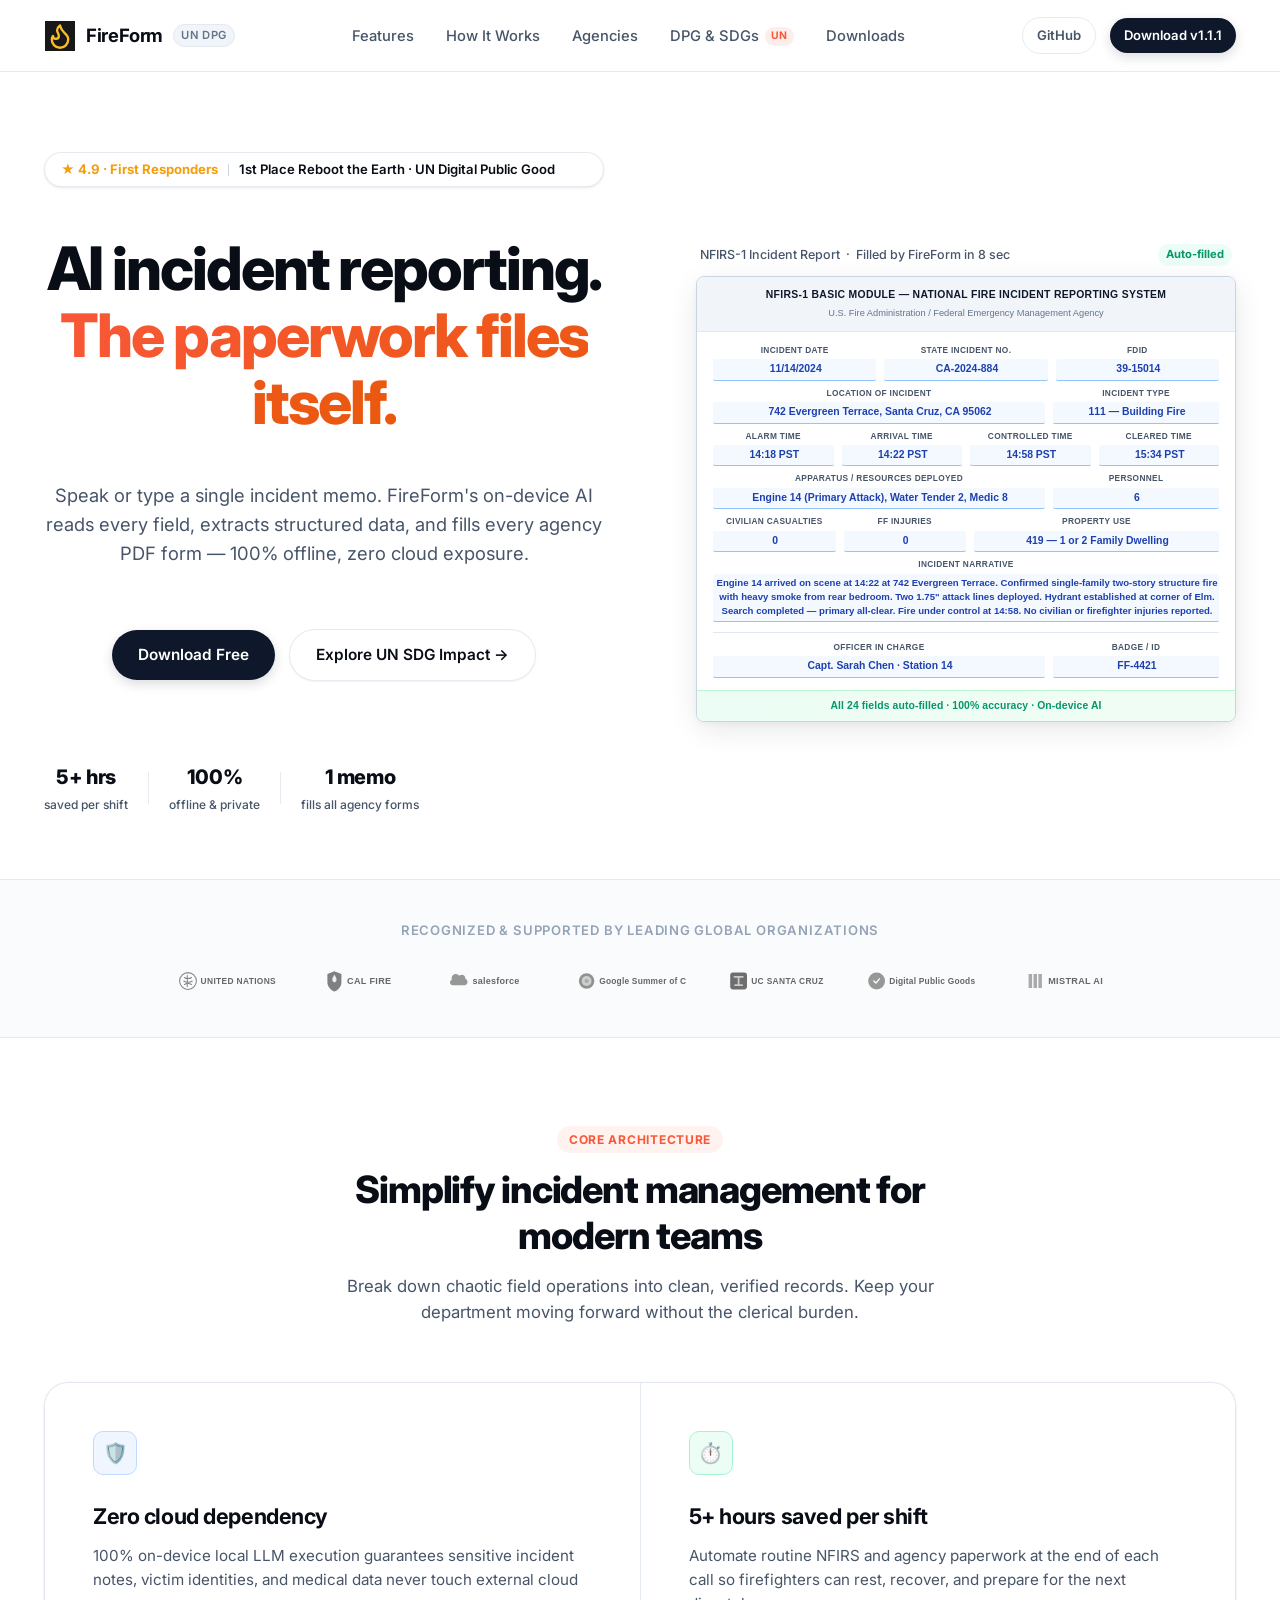
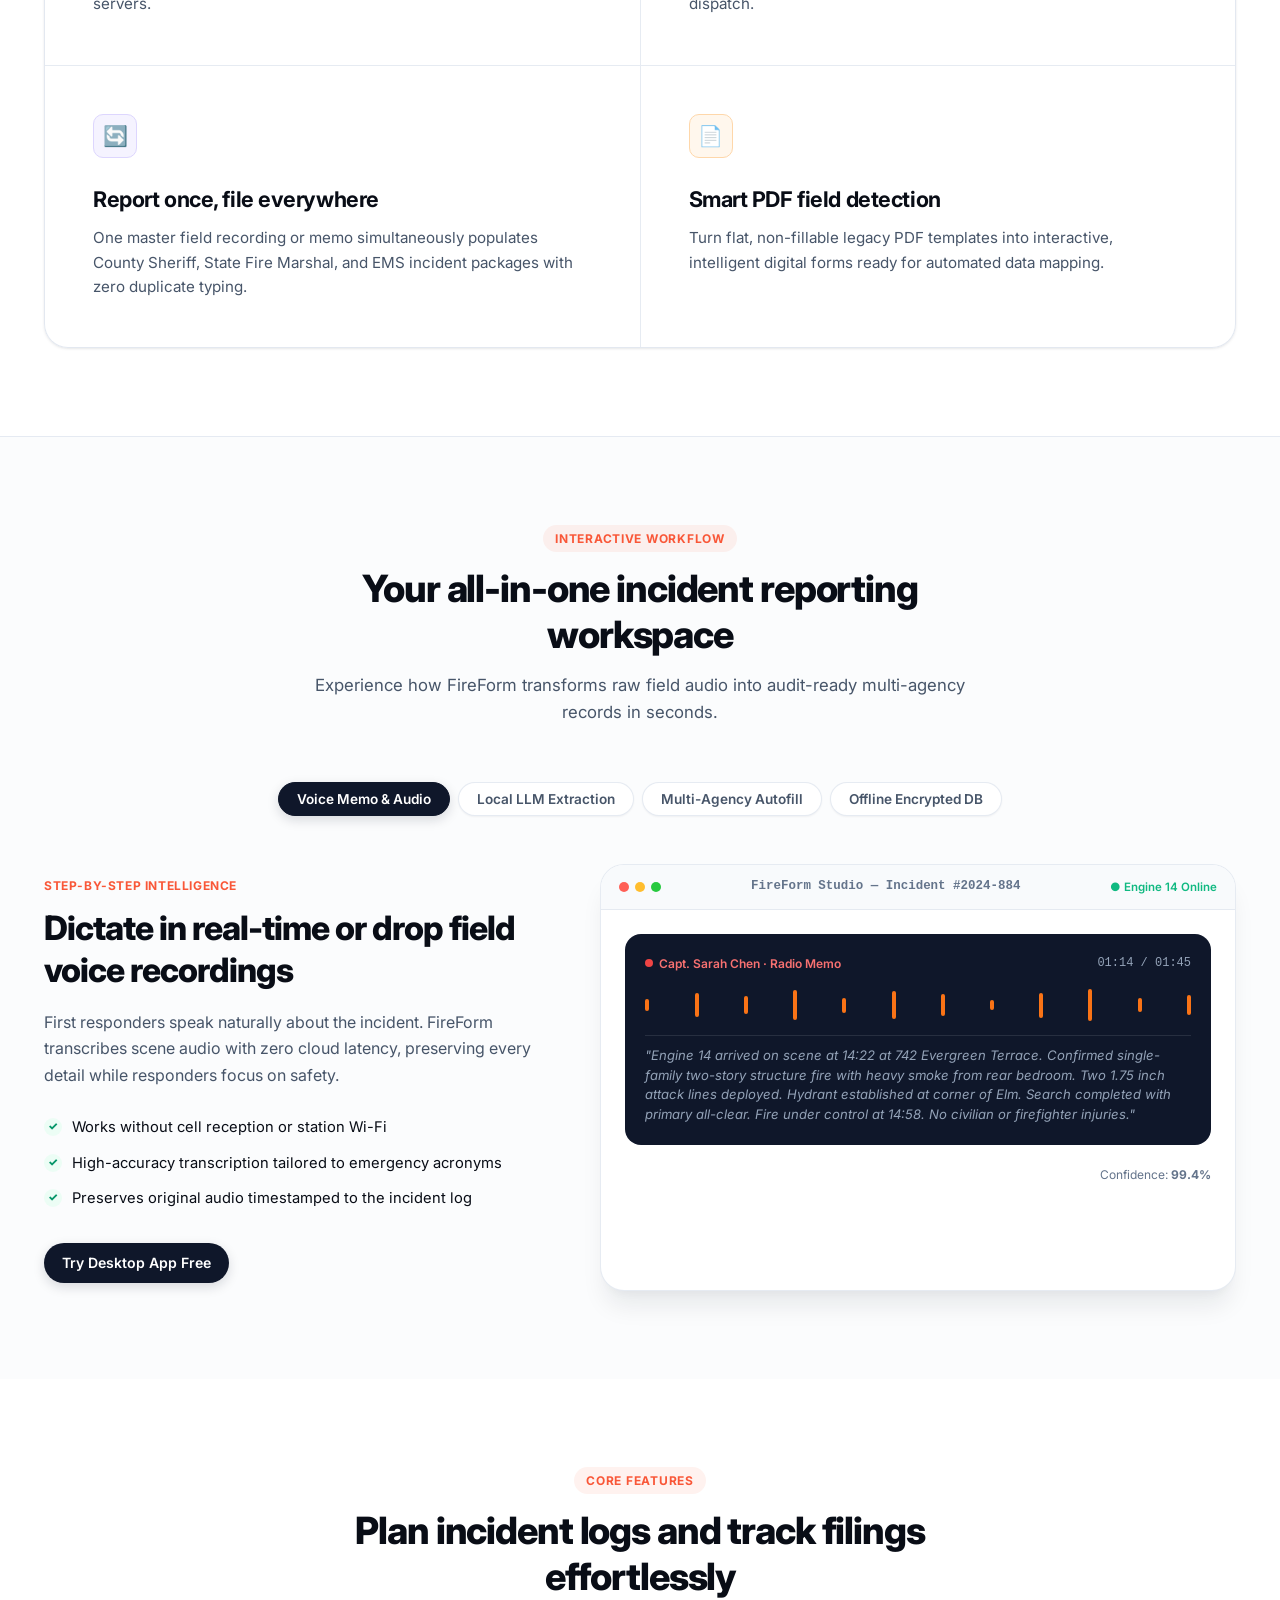
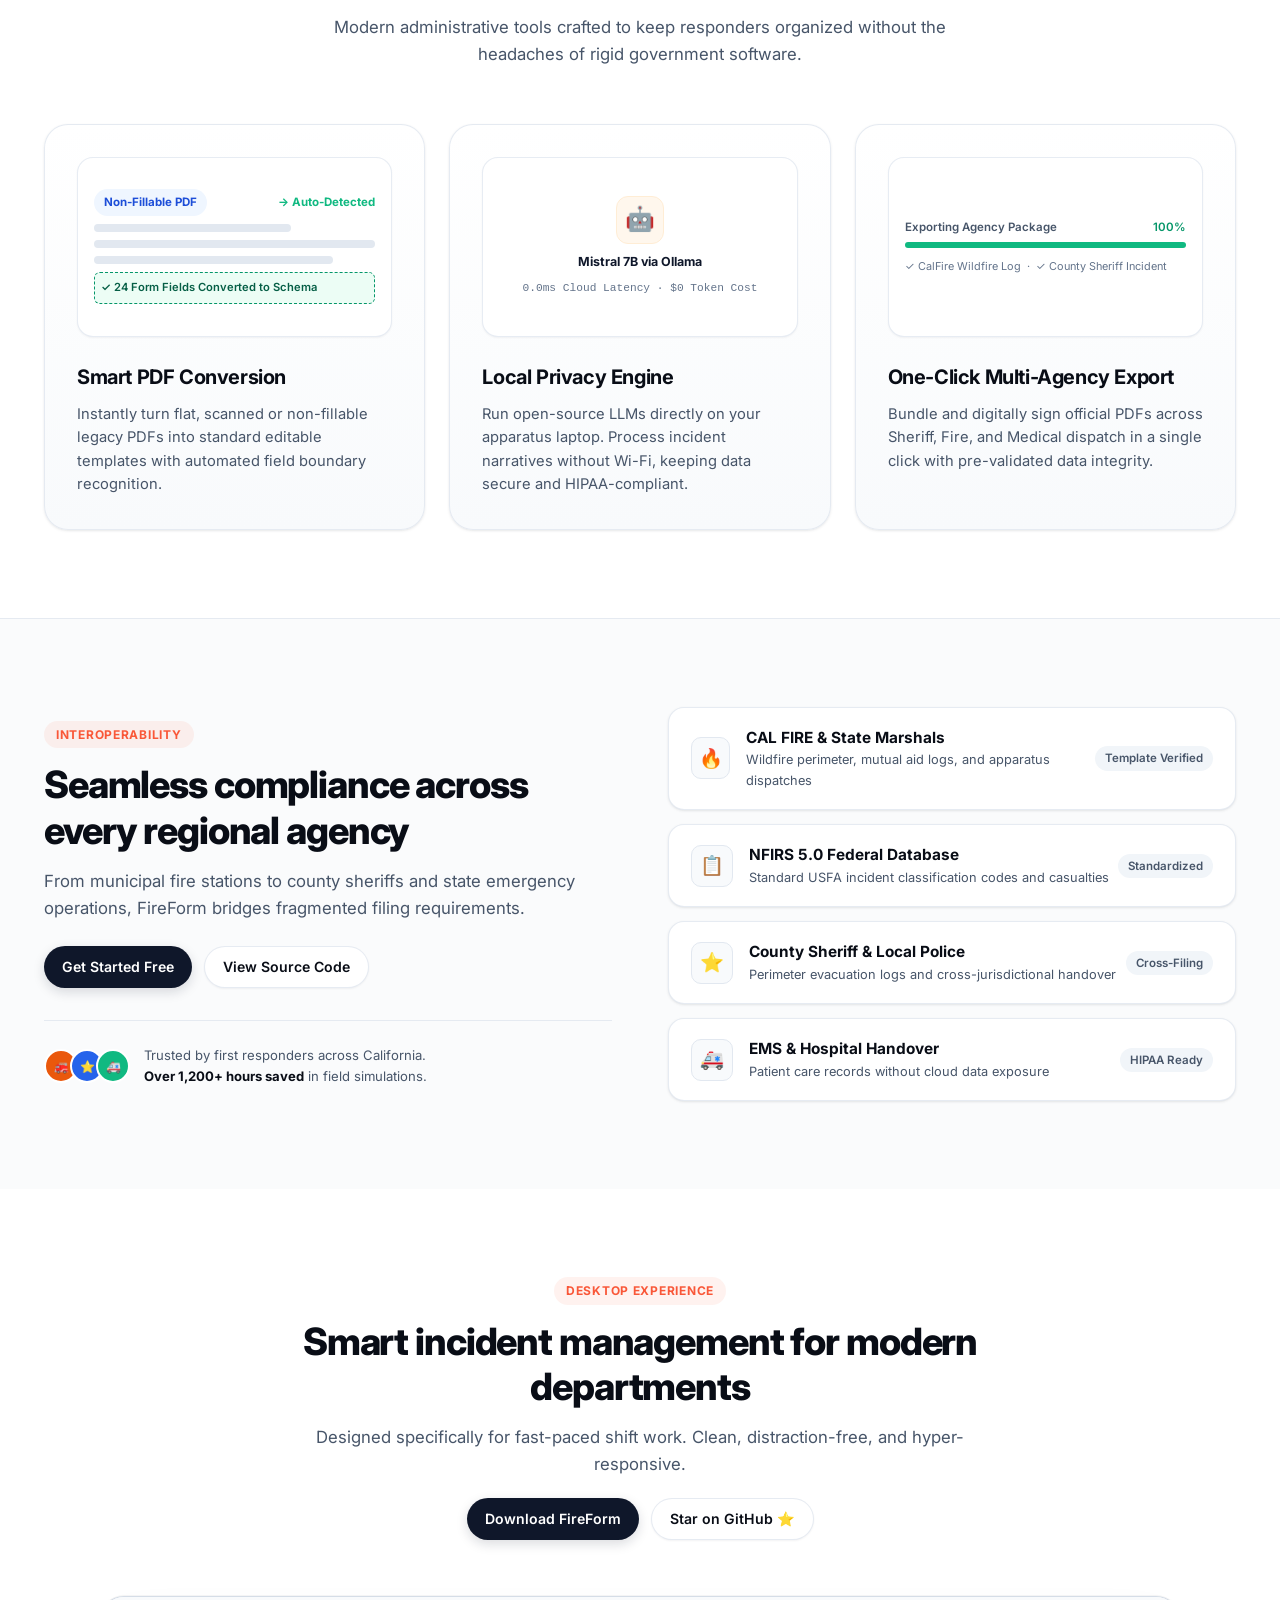
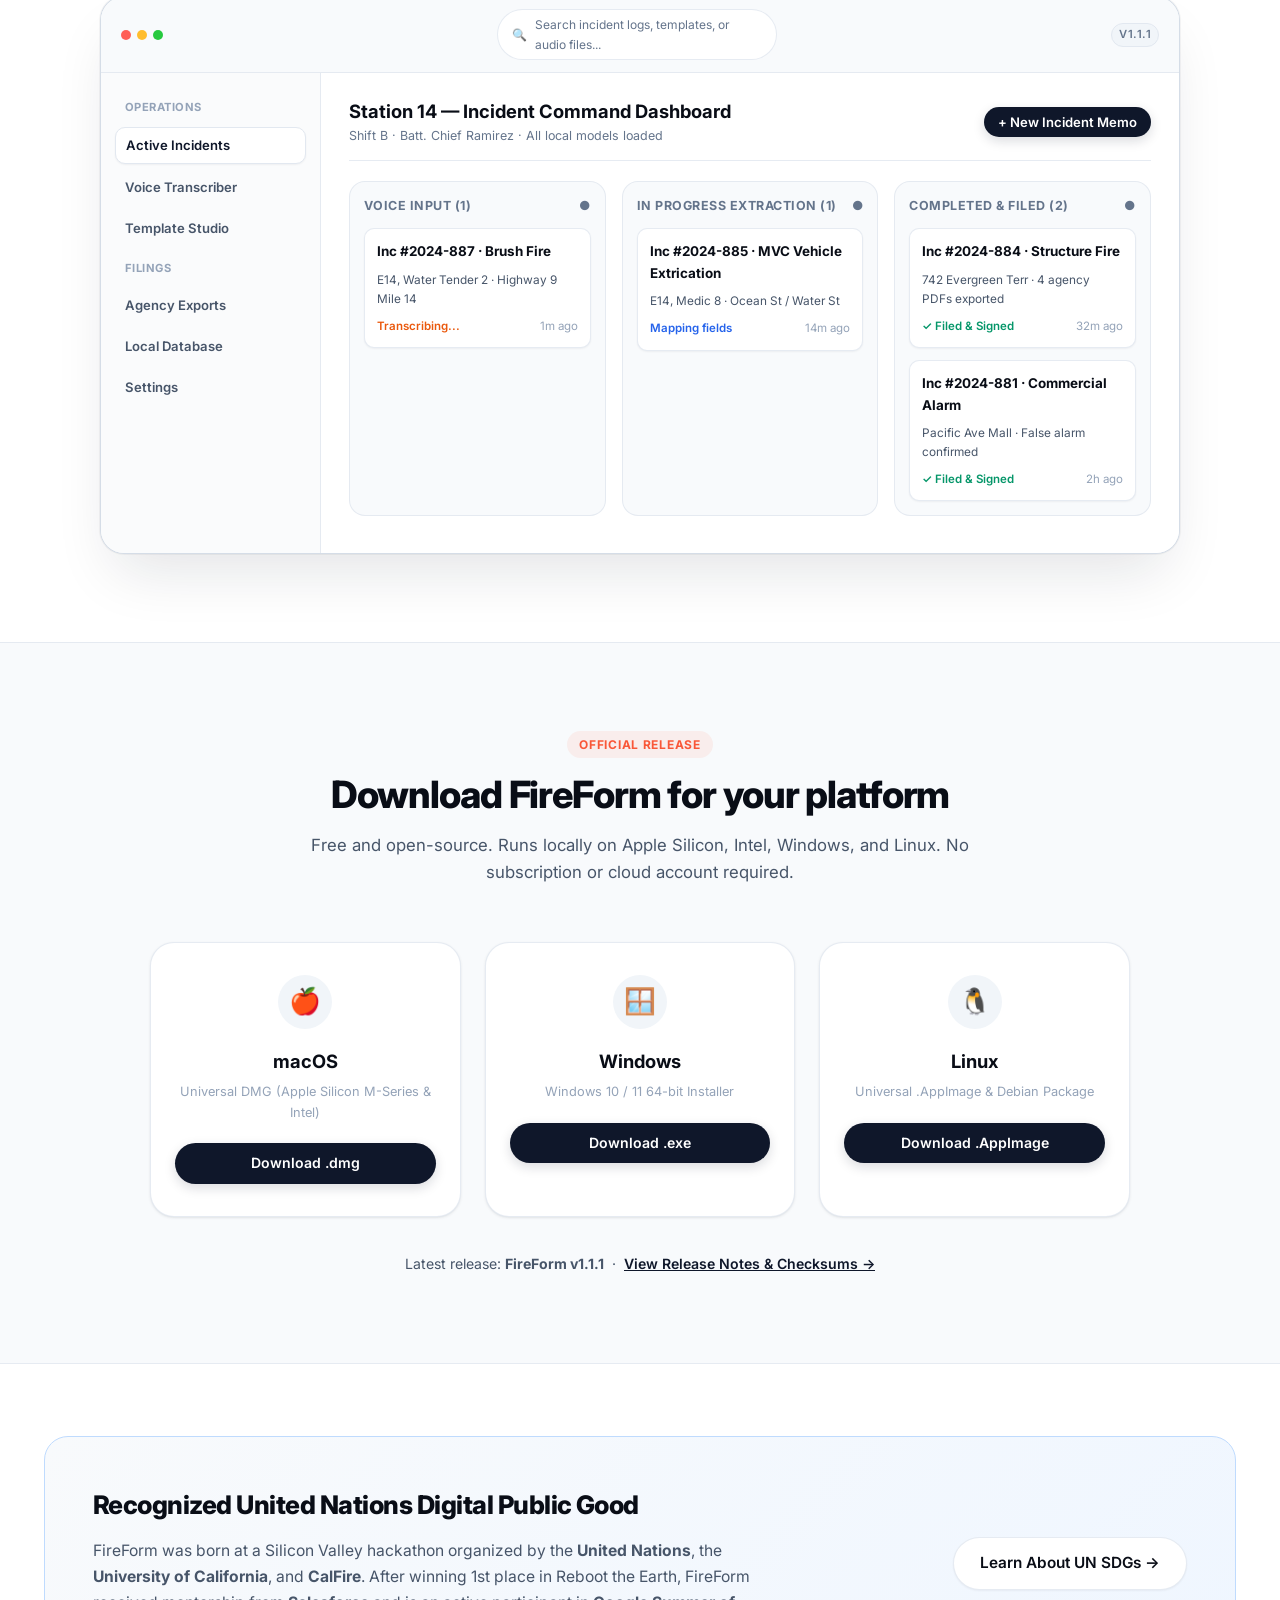
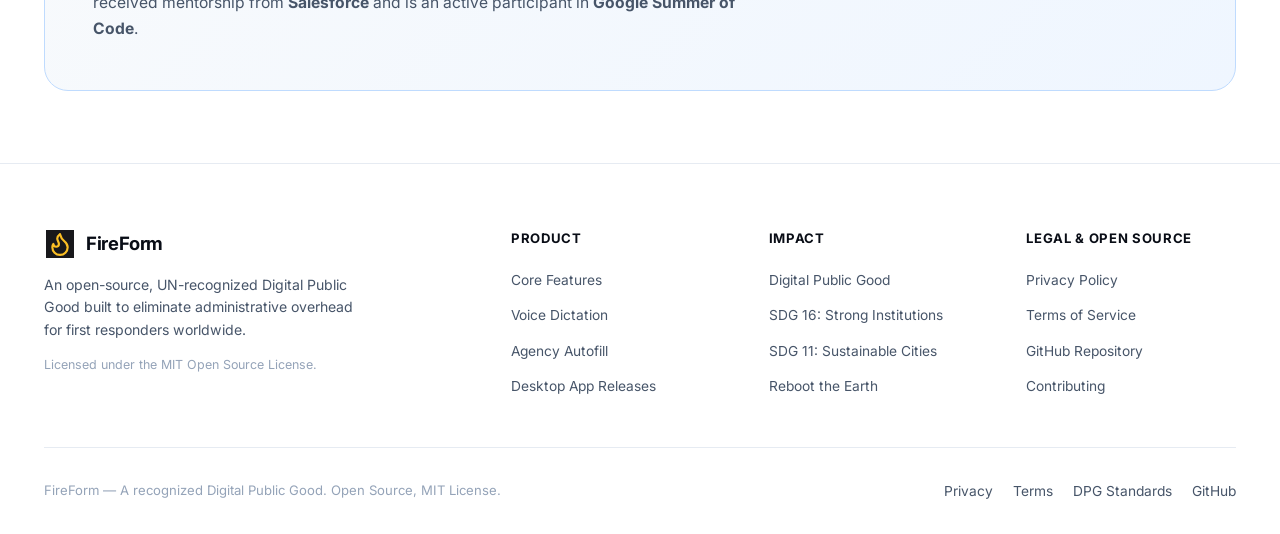
==== commit 2bb2193a: "feat: redesign hero with split PDF preview, v1.1.1 download links, remove copyright, clean up emojis" ====
--- a/index.html
+++ b/index.html
@@ -8,6 +8,7 @@
   <meta name="description"
     content="FireForm is a UN-recognized Digital Public Good. Report once, file everywhere. Eliminate redundant paperwork with 100% offline, on-device AI for first responders.">
   <link rel="icon" type="image/svg+xml" href="assets/logo.svg">
+  <link rel="icon" type="image/png" href="assets/icon.png">
   <link rel="stylesheet" href="styles.css">
   <link rel="preconnect" href="https://fonts.googleapis.com">
   <link rel="preconnect" href="https://fonts.gstatic.com" crossorigin>
@@ -47,7 +48,7 @@
             <span>GitHub</span>
           </a>
           <a href="#download" class="btn btn-primary btn-sm">
-            <span>Download v1.0.0</span>
+            <span>Download v1.1.1</span>
           </a>
           <button class="mobile-toggle" aria-label="Toggle navigation menu">
             <svg width="20" height="20" viewBox="0 0 24 24" fill="none" stroke="currentColor" stroke-width="2">
@@ -61,90 +62,171 @@
     </div>
   </header>
 
-  <!-- Hero Section with Orbital Background (Deflexai Style) -->
-  <section class="hero-section">
-    <!-- Orbital Rings Background -->
-    <div class="hero-orbits">
-      <div class="orbit-ring orbit-1"></div>
-      <div class="orbit-ring orbit-2"></div>
-      <div class="orbit-ring orbit-3"></div>
-    </div>
-
-    <!-- Floating Orbital Badges stationed on orbits -->
-    <div class="hero-nodes">
-      <div class="orbit-node node-calfire">
-        <span class="node-icon" style="background:#fee2e2;">🔥</span>
-        <span>CalFire Form 101</span>
-      </div>
-      <div class="orbit-node node-nfirs">
-        <span class="node-icon" style="background:#e0f2fe;">📋</span>
-        <span>NFIRS 5.0 National</span>
-      </div>
-      <div class="orbit-node node-ems">
-        <span class="node-icon" style="background:#dcfce7;">🚑</span>
-        <span>County EMS Handover</span>
-      </div>
-      <div class="orbit-node node-sheriff">
-        <span class="node-icon" style="background:#fef3c7;">⭐</span>
-        <span>Sheriff Incident Report</span>
-      </div>
-      <div class="orbit-node node-mistral">
-        <span class="node-icon" style="background:#ffedd5;">🤖</span>
-        <span>Local Mistral 7B</span>
-      </div>
-      <div class="orbit-node node-offline">
-        <span class="node-icon" style="background:#f1f5f9;">🔒</span>
-        <span>100% Offline Vault</span>
-      </div>
-    </div>
-
-    <div class="container">
-      <div class="hero-content">
-        <!-- Award Pill / Social Proof Rating -->
-        <div class="hero-award-badge">
-          <div class="badge-stars">★ 4.9 First Responders</div>
-          <div class="badge-divider"></div>
-          <div class="badge-text">🏆 1st Place Reboot the Earth · UN Digital Public Good</div>
-        </div>
-
-        <!-- Main Headline -->
-        <h1 class="hero-title">
-          AI-powered incident reporting to <br>
-          <span class="highlight-text">eliminate redundant paperwork</span>
-        </h1>
-
-        <!-- Subtitle -->
-        <p class="hero-subtitle">
-          Record a 60-second voice memo or master note once. On-device local AI automatically extracts structured data
-          and populates every agency PDF form—100% offline, zero cloud leaks.
-        </p>
-
-        <!-- CTA Buttons -->
-        <div class="hero-actions">
-          <a href="#download" class="btn btn-primary btn-lg">
-            <span>Download FireForm Free</span>
-          </a>
-          <a href="dpg.html" class="btn btn-secondary btn-lg">
-            <span>Explore UN SDG Impact →</span>
-          </a>
-        </div>
-
-        <!-- Centerpiece Floating Interactive Glass Card -->
-        <div class="hero-interactive-card">
-          <div class="hero-card-avatar">🔥</div>
-          <div class="hero-card-body">
-            <div class="hero-card-header">
-              <div class="hero-card-name">Capt. Sarah Chen · Incident #2024-884</div>
-              <div class="hero-card-time">Filed 2 mins ago</div>
-            </div>
-            <div class="hero-card-desc">
-              Structure Fire · Engine 14 · Voice Memo parsed into 4 agency forms
-            </div>
-            <div class="hero-card-tags">
-              <span class="hero-card-tag status-success">✓ NFIRS 5.0 (100%)</span>
-              <span class="hero-card-tag status-success">✓ CalFire 101 (100%)</span>
-              <span class="hero-card-tag status-success">✓ County EMS (100%)</span>
-              <span class="hero-card-tag">🔒 On-Device Offline</span>
+  <!-- Hero Section — Split layout: headline left, PDF preview right -->
+  <section class="hero-section hero-split">
+    <div class="container">
+      <div class="hero-split-grid">
+
+        <!-- Left: Headline + copy + CTAs + stats -->
+        <div class="hero-split-left">
+          <div class="hero-award-badge">
+            <div class="badge-stars">★ 4.9 · First Responders</div>
+            <div class="badge-divider"></div>
+            <div class="badge-text">1st Place Reboot the Earth · UN Digital Public Good</div>
+          </div>
+
+          <h1 class="hero-title">
+            AI incident reporting.<br>
+            <span class="highlight-text">The paperwork files itself.</span>
+          </h1>
+
+          <p class="hero-subtitle">
+            Speak or type a single incident memo. FireForm's on-device AI reads every field, extracts structured data, and fills every agency PDF form — 100% offline, zero cloud exposure.
+          </p>
+
+          <div class="hero-actions">
+            <a href="#download" class="btn btn-primary btn-lg">
+              <span>Download Free</span>
+            </a>
+            <a href="dpg.html" class="btn btn-secondary btn-lg">
+              <span>Explore UN SDG Impact →</span>
+            </a>
+          </div>
+
+          <div class="hero-stats-row">
+            <div class="hero-stat">
+              <span class="hero-stat-num">5+ hrs</span>
+              <span class="hero-stat-label">saved per shift</span>
+            </div>
+            <div class="hero-stat-divider"></div>
+            <div class="hero-stat">
+              <span class="hero-stat-num">100%</span>
+              <span class="hero-stat-label">offline & private</span>
+            </div>
+            <div class="hero-stat-divider"></div>
+            <div class="hero-stat">
+              <span class="hero-stat-num">1 memo</span>
+              <span class="hero-stat-label">fills all agency forms</span>
+            </div>
+          </div>
+        </div>
+
+        <!-- Right: Realistic PDF form preview (like Instafill.ai) -->
+        <div class="hero-split-right">
+          <div class="pdf-preview-wrapper">
+            <div class="pdf-preview-label">
+              NFIRS-1 Incident Report &nbsp;·&nbsp; Filled by FireForm in 8 sec
+              <span class="pdf-label-status">Auto-filled</span>
+            </div>
+            <div class="pdf-preview-doc">
+              <!-- Simulated realistic NFIRS form header -->
+              <div class="pdf-form-header">
+                <div class="pdf-form-title">NFIRS-1 BASIC MODULE — NATIONAL FIRE INCIDENT REPORTING SYSTEM</div>
+                <div class="pdf-form-agency">U.S. Fire Administration / Federal Emergency Management Agency</div>
+              </div>
+
+              <div class="pdf-form-body">
+                <!-- Row 1 -->
+                <div class="pdf-row">
+                  <div class="pdf-field">
+                    <div class="pdf-field-label">INCIDENT DATE</div>
+                    <div class="pdf-field-value filled">11/14/2024</div>
+                  </div>
+                  <div class="pdf-field">
+                    <div class="pdf-field-label">STATE INCIDENT NO.</div>
+                    <div class="pdf-field-value filled">CA-2024-884</div>
+                  </div>
+                  <div class="pdf-field">
+                    <div class="pdf-field-label">FDID</div>
+                    <div class="pdf-field-value filled">39-15014</div>
+                  </div>
+                </div>
+
+                <!-- Row 2 -->
+                <div class="pdf-row">
+                  <div class="pdf-field pdf-field-wide">
+                    <div class="pdf-field-label">LOCATION OF INCIDENT</div>
+                    <div class="pdf-field-value filled">742 Evergreen Terrace, Santa Cruz, CA 95062</div>
+                  </div>
+                  <div class="pdf-field">
+                    <div class="pdf-field-label">INCIDENT TYPE</div>
+                    <div class="pdf-field-value filled">111 — Building Fire</div>
+                  </div>
+                </div>
+
+                <!-- Row 3 -->
+                <div class="pdf-row">
+                  <div class="pdf-field">
+                    <div class="pdf-field-label">ALARM TIME</div>
+                    <div class="pdf-field-value filled">14:18 PST</div>
+                  </div>
+                  <div class="pdf-field">
+                    <div class="pdf-field-label">ARRIVAL TIME</div>
+                    <div class="pdf-field-value filled">14:22 PST</div>
+                  </div>
+                  <div class="pdf-field">
+                    <div class="pdf-field-label">CONTROLLED TIME</div>
+                    <div class="pdf-field-value filled">14:58 PST</div>
+                  </div>
+                  <div class="pdf-field">
+                    <div class="pdf-field-label">CLEARED TIME</div>
+                    <div class="pdf-field-value filled">15:34 PST</div>
+                  </div>
+                </div>
+
+                <!-- Row 4 -->
+                <div class="pdf-row">
+                  <div class="pdf-field pdf-field-wide">
+                    <div class="pdf-field-label">APPARATUS / RESOURCES DEPLOYED</div>
+                    <div class="pdf-field-value filled">Engine 14 (Primary Attack), Water Tender 2, Medic 8</div>
+                  </div>
+                  <div class="pdf-field">
+                    <div class="pdf-field-label">PERSONNEL</div>
+                    <div class="pdf-field-value filled">6</div>
+                  </div>
+                </div>
+
+                <!-- Row 5 -->
+                <div class="pdf-row">
+                  <div class="pdf-field">
+                    <div class="pdf-field-label">CIVILIAN CASUALTIES</div>
+                    <div class="pdf-field-value filled">0</div>
+                  </div>
+                  <div class="pdf-field">
+                    <div class="pdf-field-label">FF INJURIES</div>
+                    <div class="pdf-field-value filled">0</div>
+                  </div>
+                  <div class="pdf-field pdf-field-wide">
+                    <div class="pdf-field-label">PROPERTY USE</div>
+                    <div class="pdf-field-value filled">419 — 1 or 2 Family Dwelling</div>
+                  </div>
+                </div>
+
+                <!-- Row 6: Narrative -->
+                <div class="pdf-row">
+                  <div class="pdf-field pdf-field-full">
+                    <div class="pdf-field-label">INCIDENT NARRATIVE</div>
+                    <div class="pdf-field-value filled pdf-narrative">Engine 14 arrived on scene at 14:22 at 742 Evergreen Terrace. Confirmed single-family two-story structure fire with heavy smoke from rear bedroom. Two 1.75" attack lines deployed. Hydrant established at corner of Elm. Search completed — primary all-clear. Fire under control at 14:58. No civilian or firefighter injuries reported.</div>
+                  </div>
+                </div>
+
+                <!-- Signature row -->
+                <div class="pdf-row pdf-row-signature">
+                  <div class="pdf-field pdf-field-wide">
+                    <div class="pdf-field-label">OFFICER IN CHARGE</div>
+                    <div class="pdf-field-value filled">Capt. Sarah Chen · Station 14</div>
+                  </div>
+                  <div class="pdf-field">
+                    <div class="pdf-field-label">BADGE / ID</div>
+                    <div class="pdf-field-value filled">FF-4421</div>
+                  </div>
+                </div>
+              </div>
+
+              <!-- Bottom overlay badge -->
+              <div class="pdf-filled-badge">
+                All 24 fields auto-filled · 100% accuracy · On-device AI
+              </div>
             </div>
           </div>
         </div>
@@ -249,16 +331,16 @@
       <!-- Filter Nav Pills -->
       <div class="filter-pills-nav">
         <button class="filter-pill active" data-tab="tab-voice">
-          <span>🎙️ Voice Memo & Audio</span>
+          <span>Voice Memo &amp; Audio</span>
         </button>
         <button class="filter-pill" data-tab="tab-extract">
-          <span>🤖 Local LLM Extraction</span>
+          <span>Local LLM Extraction</span>
         </button>
         <button class="filter-pill" data-tab="tab-forms">
-          <span>📑 Multi-Agency Autofill</span>
+          <span>Multi-Agency Autofill</span>
         </button>
         <button class="filter-pill" data-tab="tab-storage">
-          <span>🔒 Offline Encrypted DB</span>
+          <span>Offline Encrypted DB</span>
         </button>
       </div>
 
@@ -623,7 +705,7 @@
             <span>Search incident logs, templates, or audio files...</span>
           </div>
           <div style="display: flex; gap: 8px;">
-            <span class="brand-tag">v1.0.0</span>
+            <span class="brand-tag">v1.1.1</span>
           </div>
         </div>
 
@@ -633,29 +715,23 @@
           <div class="app-sidebar">
             <div class="sidebar-category">Operations</div>
             <a href="#" class="sidebar-link active">
-              <span>📋</span>
               <span>Active Incidents</span>
             </a>
             <a href="#" class="sidebar-link">
-              <span>🎙️</span>
               <span>Voice Transcriber</span>
             </a>
             <a href="#" class="sidebar-link">
-              <span>📑</span>
               <span>Template Studio</span>
             </a>
 
             <div class="sidebar-category">Filings</div>
             <a href="#" class="sidebar-link">
-              <span>📤</span>
               <span>Agency Exports</span>
             </a>
             <a href="#" class="sidebar-link">
-              <span>💾</span>
               <span>Local Database</span>
             </a>
             <a href="#" class="sidebar-link">
-              <span>⚙️</span>
               <span>Settings</span>
             </a>
           </div>
@@ -751,7 +827,7 @@
           <div class="platform-icon-circle">🍎</div>
           <div class="platform-name">macOS</div>
           <div class="platform-specs">Universal DMG (Apple Silicon M-Series & Intel)</div>
-          <a href="https://github.com/fireform-core/FireForm/releases/latest/download/FireForm-1.0.0.dmg"
+          <a href="https://github.com/fireform-core/fireform-frontend/releases/download/v1.1.1/FireForm-1.1.1-arm64.dmg"
             class="btn btn-primary">
             Download .dmg
           </a>
@@ -762,7 +838,7 @@
           <div class="platform-icon-circle">🪟</div>
           <div class="platform-name">Windows</div>
           <div class="platform-specs">Windows 10 / 11 64-bit Installer</div>
-          <a href="https://github.com/fireform-core/FireForm/releases/latest/download/FireForm-1.0.0.exe"
+          <a href="https://github.com/fireform-core/fireform-frontend/releases/download/v1.1.1/FireForm-Setup-1.1.1.exe"
             class="btn btn-primary">
             Download .exe
           </a>
@@ -773,7 +849,7 @@
           <div class="platform-icon-circle">🐧</div>
           <div class="platform-name">Linux</div>
           <div class="platform-specs">Universal .AppImage & Debian Package</div>
-          <a href="https://github.com/fireform-core/FireForm/releases/latest/download/FireForm-1.0.0.AppImage"
+          <a href="https://github.com/fireform-core/fireform-frontend/releases/download/v1.1.1/FireForm-1.1.1.AppImage"
             class="btn btn-primary">
             Download .AppImage
           </a>
@@ -781,9 +857,9 @@
       </div>
 
       <div class="release-notes-banner">
-        Latest release: <strong>FireForm v1.0.0</strong> &nbsp;·&nbsp;
-        <a href="https://github.com/fireform-core/FireForm/releases" target="_blank" rel="noopener noreferrer">View
-          Changelog & Checksums →</a>
+        Latest release: <strong>FireForm v1.1.1</strong> &nbsp;·&nbsp;
+        <a href="https://github.com/fireform-core/fireform-frontend/releases/tag/v1.1.1" target="_blank" rel="noopener noreferrer">View
+          Release Notes &amp; Checksums →</a>
       </div>
     </div>
   </section>
@@ -870,7 +946,7 @@
 
       <div class="footer-bottom-bar">
         <div>
-          © 2026 FireForm Core. A recognized Digital Public Good.
+          FireForm — A recognized Digital Public Good. Open Source, MIT License.
         </div>
         <div class="footer-bottom-links">
           <a href="privacy.html" class="footer-nav-link">Privacy</a>
--- a/styles.css
+++ b/styles.css
@@ -1879,4 +1879,231 @@
     gap: 14px;
     text-align: center;
   }
-}+}
+/* ==========================================================================
+   Hero Split Layout (v1.1.1 redesign)
+   ========================================================================== */
+
+.hero-section.hero-split {
+  padding: 80px 0 64px;
+  background: #ffffff;
+  overflow: visible;
+  min-height: unset;
+}
+
+.hero-section.hero-split .hero-orbits,
+.hero-section.hero-split .hero-nodes {
+  display: none !important;
+}
+
+.hero-split-grid {
+  display: grid;
+  grid-template-columns: 1fr 1fr;
+  gap: 72px;
+  align-items: center;
+}
+
+.hero-split-left {
+  display: flex;
+  flex-direction: column;
+  gap: 24px;
+}
+
+.hero-stats-row {
+  display: flex;
+  align-items: center;
+  gap: 20px;
+  margin-top: 8px;
+}
+
+.hero-stat {
+  display: flex;
+  flex-direction: column;
+  gap: 2px;
+}
+
+.hero-stat-num {
+  font-size: 1.25rem;
+  font-weight: 800;
+  color: var(--text-primary);
+  letter-spacing: -0.02em;
+}
+
+.hero-stat-label {
+  font-size: 0.75rem;
+  color: var(--text-secondary);
+  font-weight: 500;
+}
+
+.hero-stat-divider {
+  width: 1px;
+  height: 32px;
+  background: var(--border-light);
+  flex-shrink: 0;
+}
+
+/* PDF Preview */
+.hero-split-right {
+  display: flex;
+  justify-content: flex-end;
+}
+
+.pdf-preview-wrapper {
+  width: 100%;
+  max-width: 540px;
+  display: flex;
+  flex-direction: column;
+  gap: 10px;
+}
+
+.pdf-preview-label {
+  font-size: 0.78rem;
+  color: var(--text-secondary);
+  font-weight: 500;
+  display: flex;
+  align-items: center;
+  gap: 8px;
+  padding: 0 4px;
+}
+
+.pdf-label-status {
+  font-size: 0.7rem;
+  font-weight: 700;
+  padding: 2px 8px;
+  border-radius: 9999px;
+  background: #ecfdf5;
+  color: #059669;
+  margin-left: auto;
+}
+
+.pdf-preview-doc {
+  position: relative;
+  background: #ffffff;
+  border: 1px solid #cbd5e1;
+  border-radius: 8px;
+  box-shadow: 0 8px 32px -4px rgba(15,23,42,0.12), 0 2px 8px -2px rgba(15,23,42,0.06);
+  overflow: hidden;
+  font-family: 'Arial', sans-serif;
+}
+
+.pdf-form-header {
+  background: #f1f5f9;
+  border-bottom: 1px solid #e2e8f0;
+  padding: 10px 16px;
+  text-align: center;
+}
+
+.pdf-form-title {
+  font-size: 0.65rem;
+  font-weight: 800;
+  color: #0f172a;
+  letter-spacing: 0.03em;
+  text-transform: uppercase;
+}
+
+.pdf-form-agency {
+  font-size: 0.58rem;
+  color: #64748b;
+  margin-top: 2px;
+}
+
+.pdf-form-body {
+  padding: 12px 16px;
+  display: flex;
+  flex-direction: column;
+  gap: 6px;
+}
+
+.pdf-row {
+  display: flex;
+  gap: 8px;
+}
+
+.pdf-row-signature {
+  border-top: 1px solid #e2e8f0;
+  padding-top: 8px;
+  margin-top: 4px;
+}
+
+.pdf-field {
+  flex: 1;
+  display: flex;
+  flex-direction: column;
+  gap: 2px;
+  min-width: 0;
+}
+
+.pdf-field-wide {
+  flex: 2;
+}
+
+.pdf-field-full {
+  flex: 1 1 100%;
+  width: 100%;
+}
+
+.pdf-field-label {
+  font-size: 0.52rem;
+  font-weight: 700;
+  color: #475569;
+  letter-spacing: 0.04em;
+  text-transform: uppercase;
+}
+
+.pdf-field-value {
+  font-size: 0.65rem;
+  color: #94a3b8;
+  border-bottom: 1px solid #e2e8f0;
+  padding: 2px 0 2px 2px;
+  min-height: 18px;
+}
+
+.pdf-field-value.filled {
+  color: #1e40af;
+  font-weight: 600;
+  background: rgba(219, 234, 254, 0.3);
+  border-radius: 2px;
+  border-bottom-color: #93c5fd;
+}
+
+.pdf-narrative {
+  font-size: 0.6rem;
+  line-height: 1.5;
+  min-height: 36px;
+}
+
+.pdf-filled-badge {
+  background: linear-gradient(to right, #ecfdf5, #f0fdf4);
+  border-top: 1px solid #bbf7d0;
+  padding: 7px 16px;
+  font-size: 0.65rem;
+  font-weight: 700;
+  color: #059669;
+  text-align: center;
+  letter-spacing: 0.01em;
+}
+
+@media (max-width: 1024px) {
+  .hero-split-grid {
+    grid-template-columns: 1fr;
+    gap: 48px;
+  }
+
+  .hero-split-right {
+    justify-content: center;
+  }
+
+  .pdf-preview-wrapper {
+    max-width: 100%;
+  }
+}
+
+@media (max-width: 768px) {
+  .hero-section.hero-split {
+    padding: 48px 0 40px;
+  }
+
+  .hero-stats-row {
+    gap: 14px;
+  }
+}
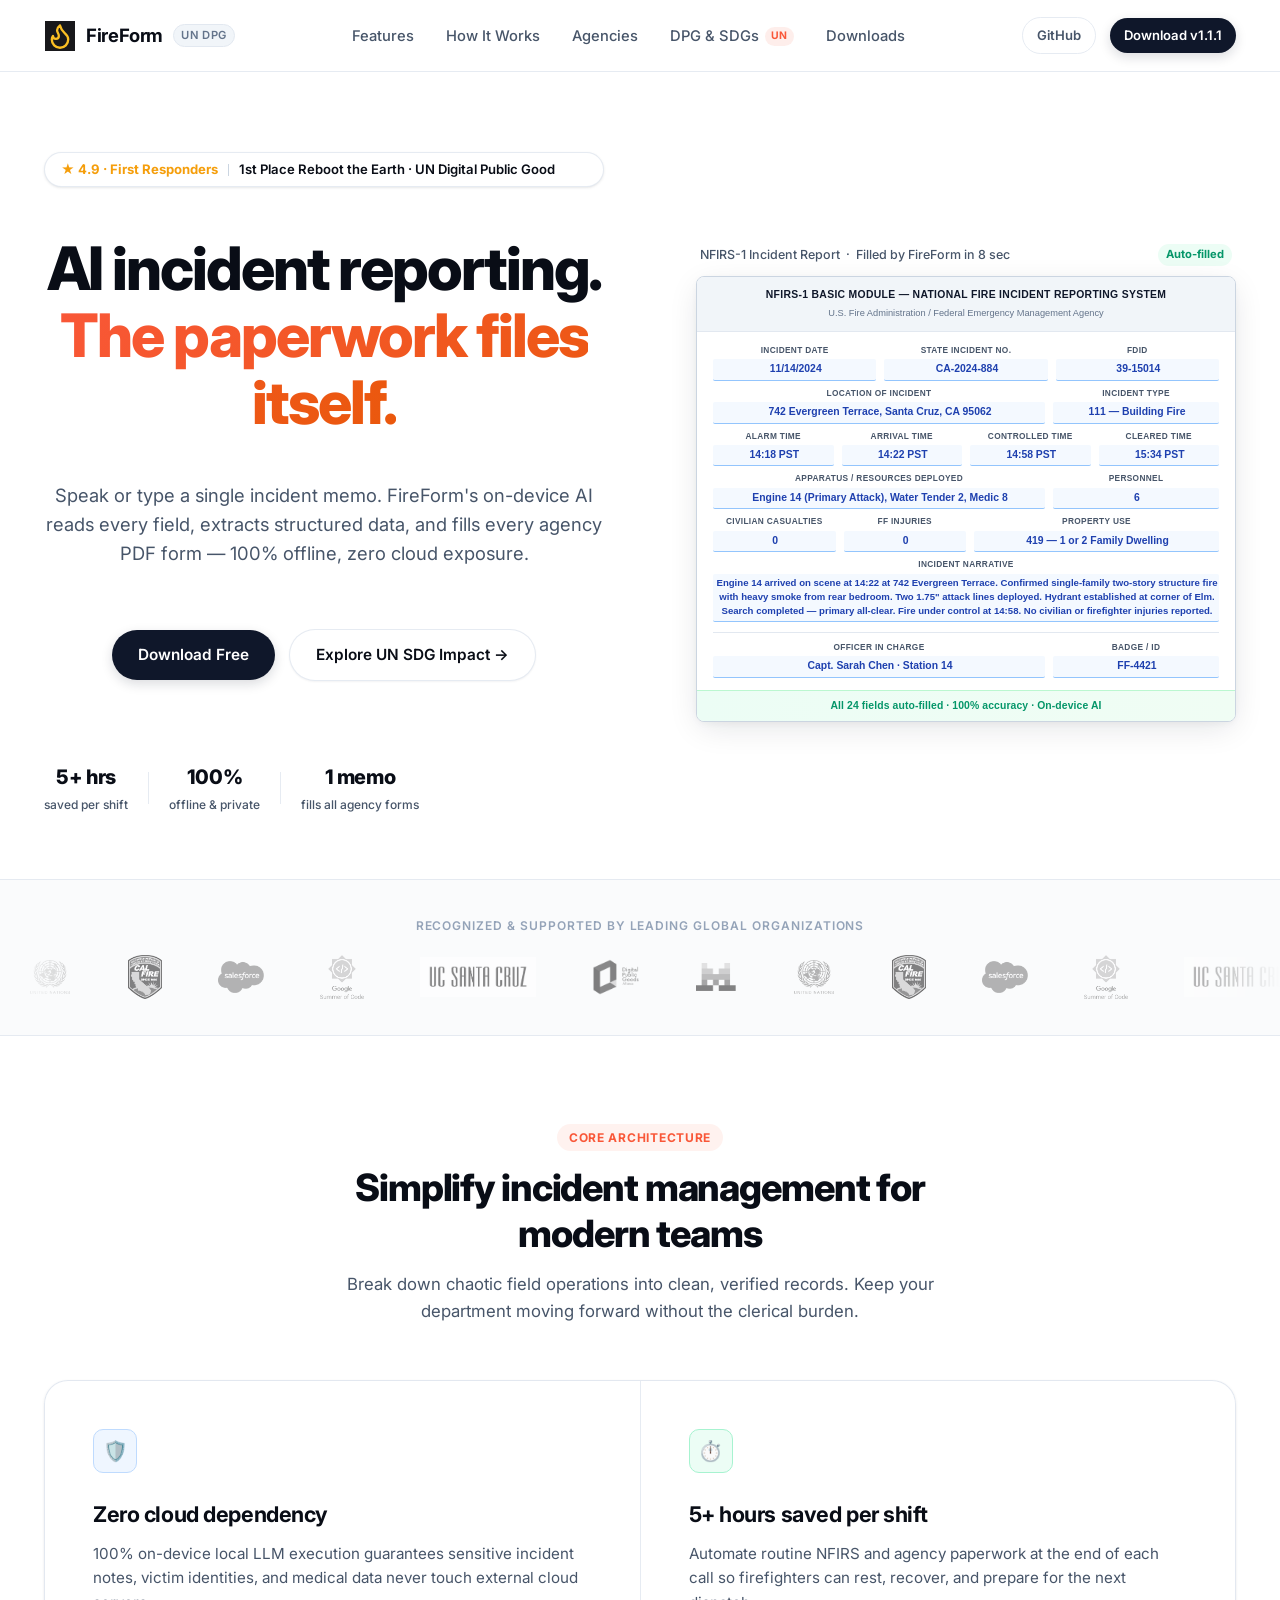
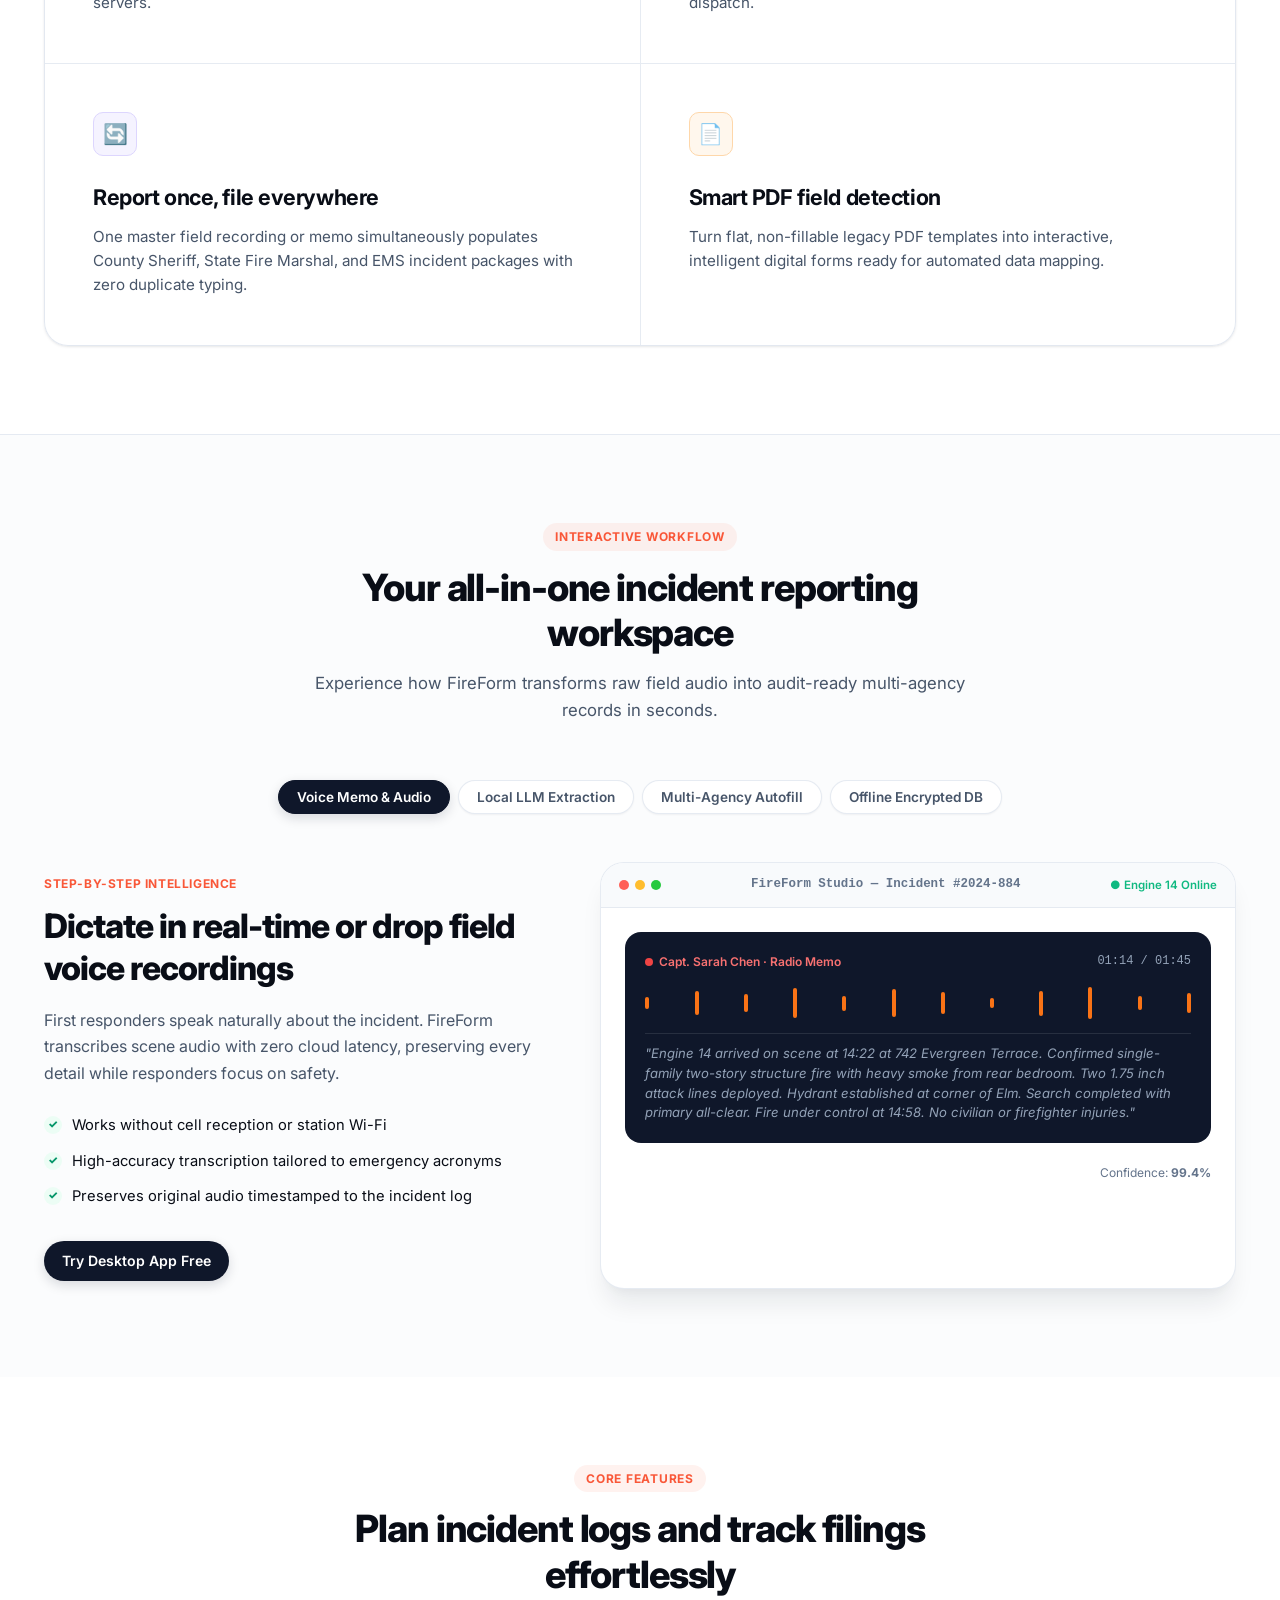
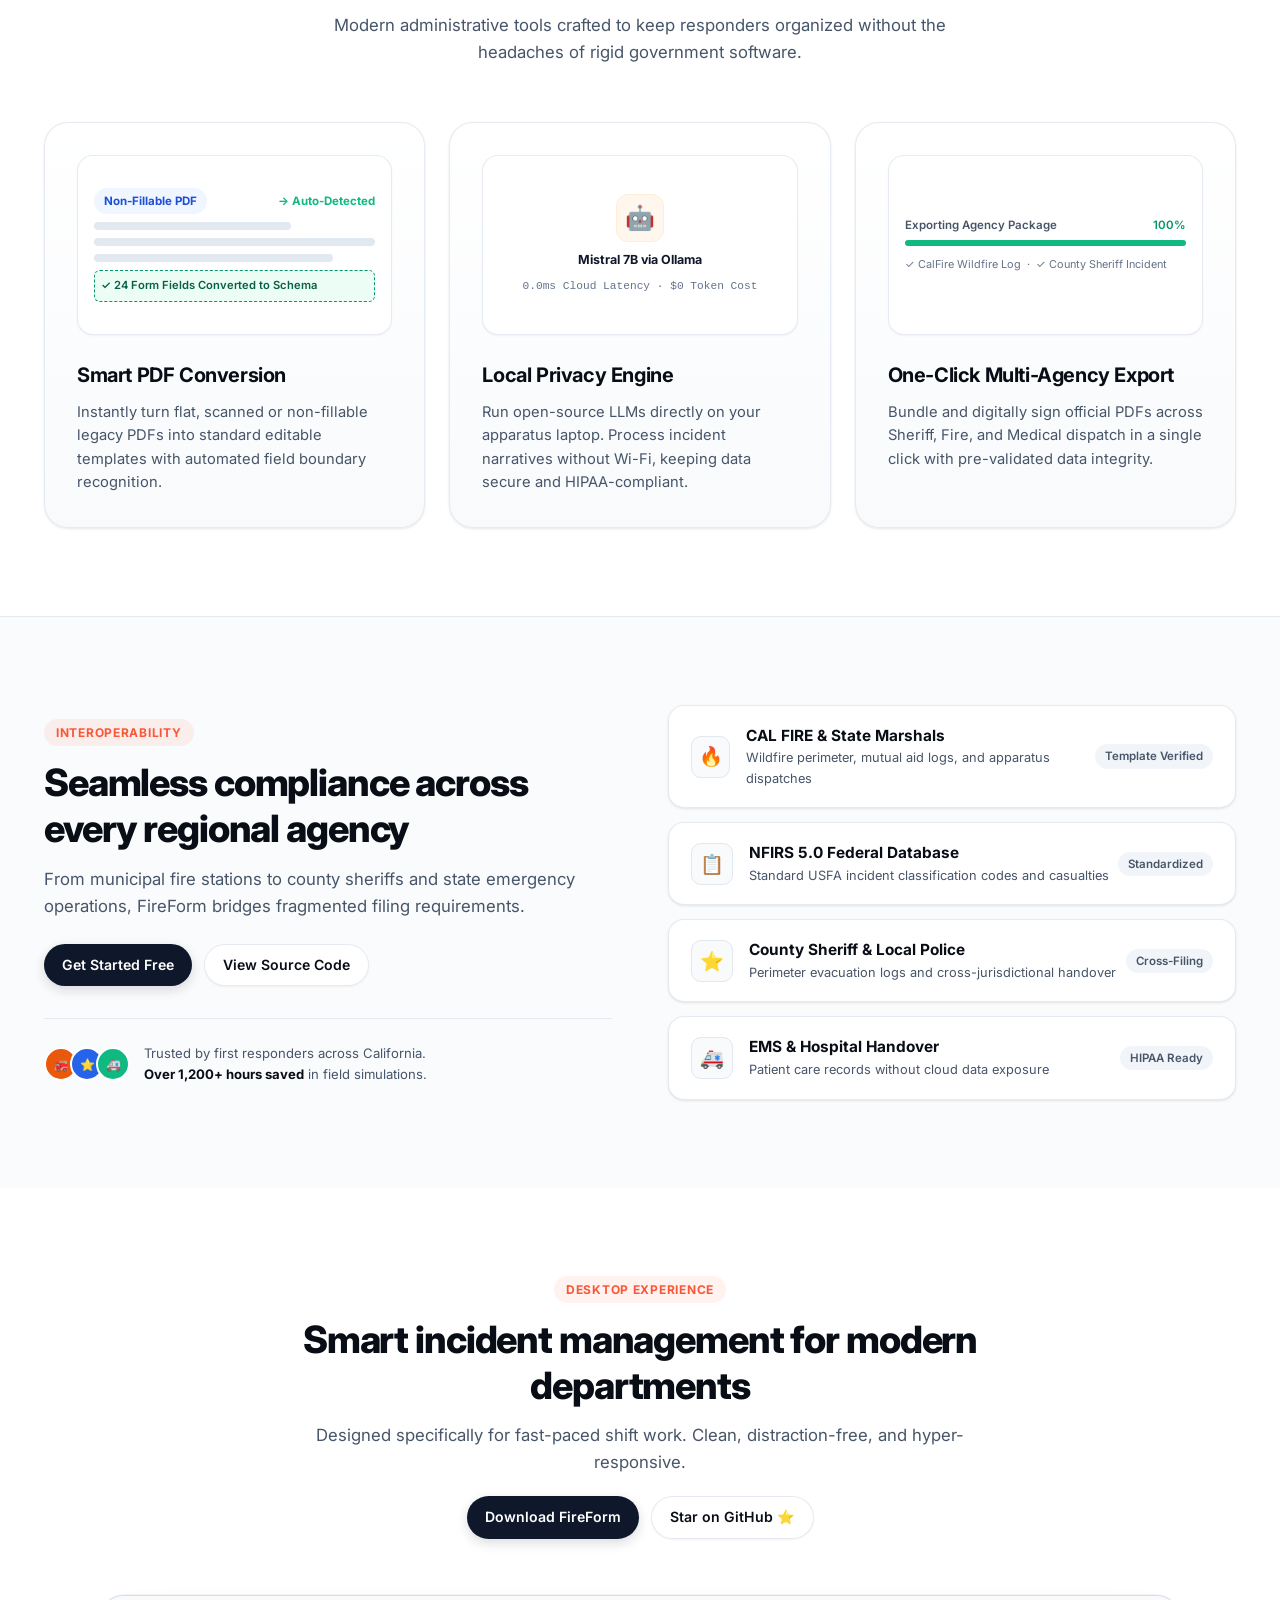
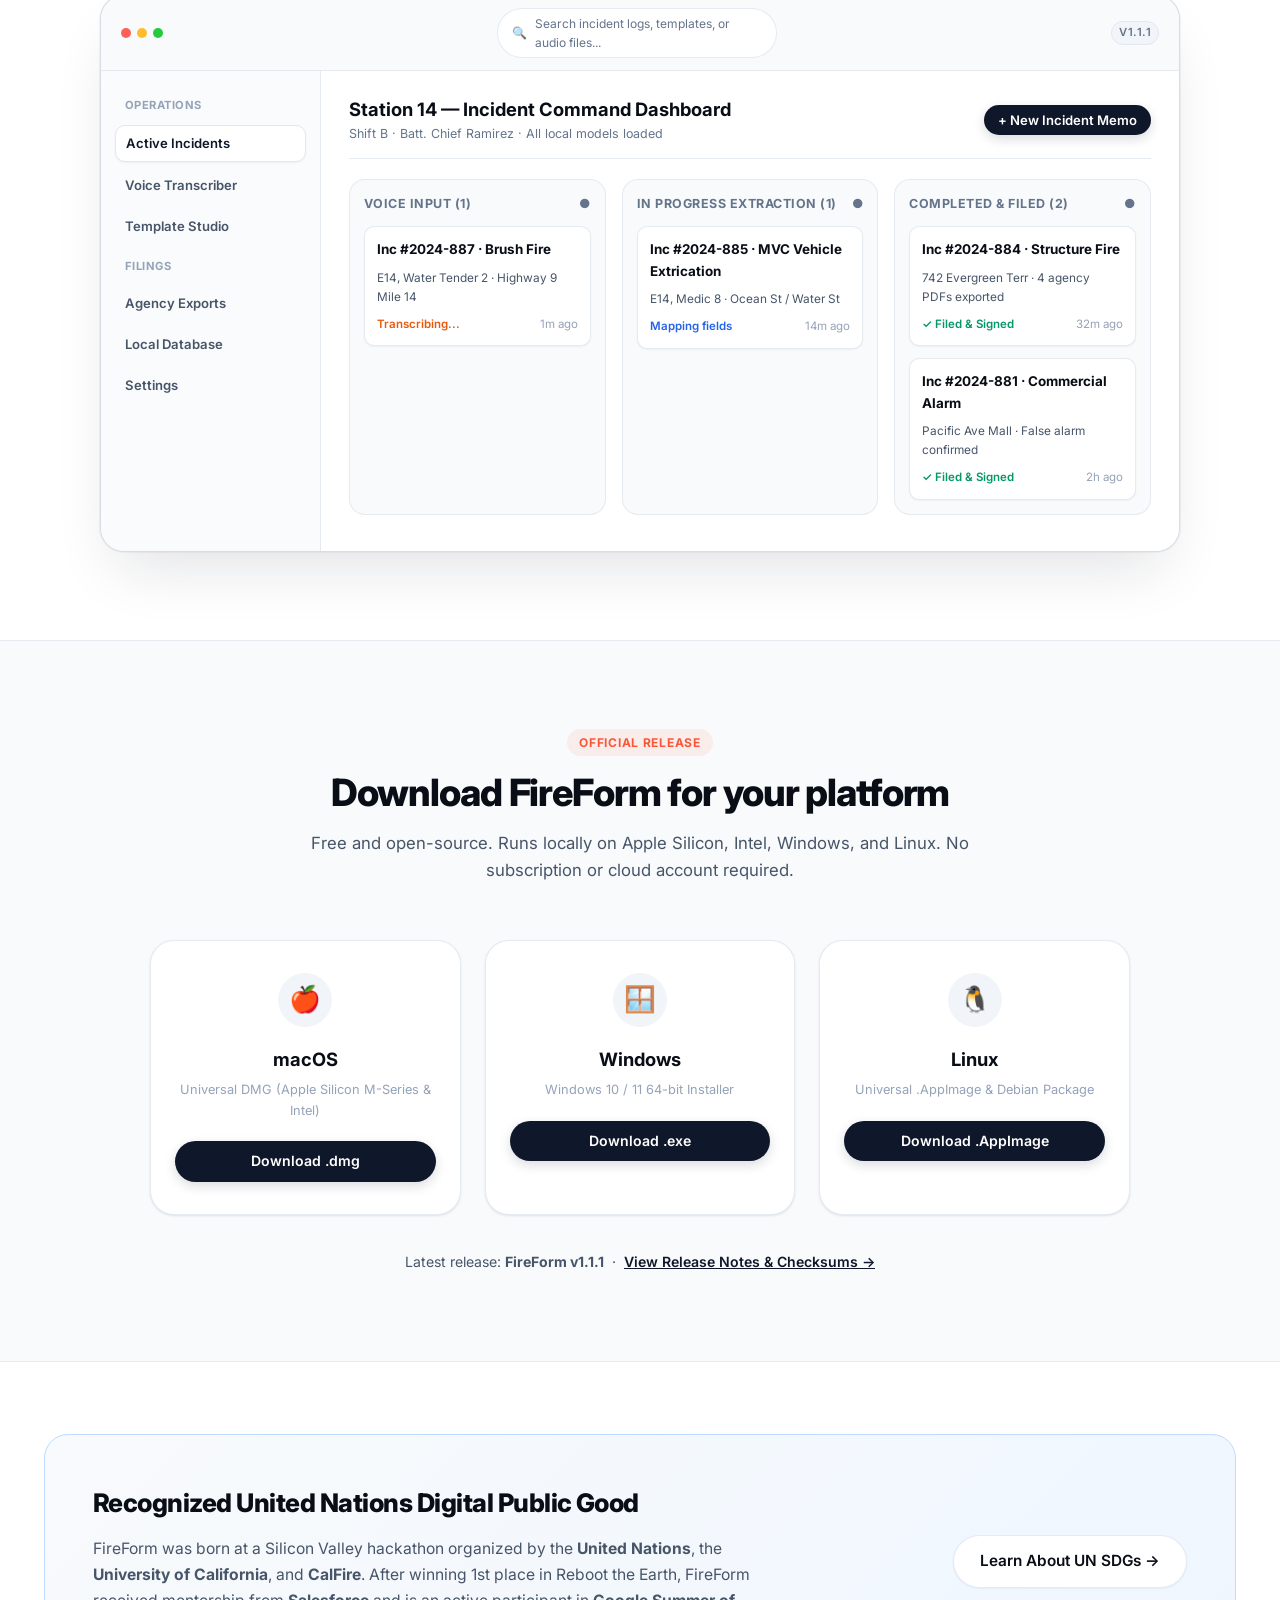
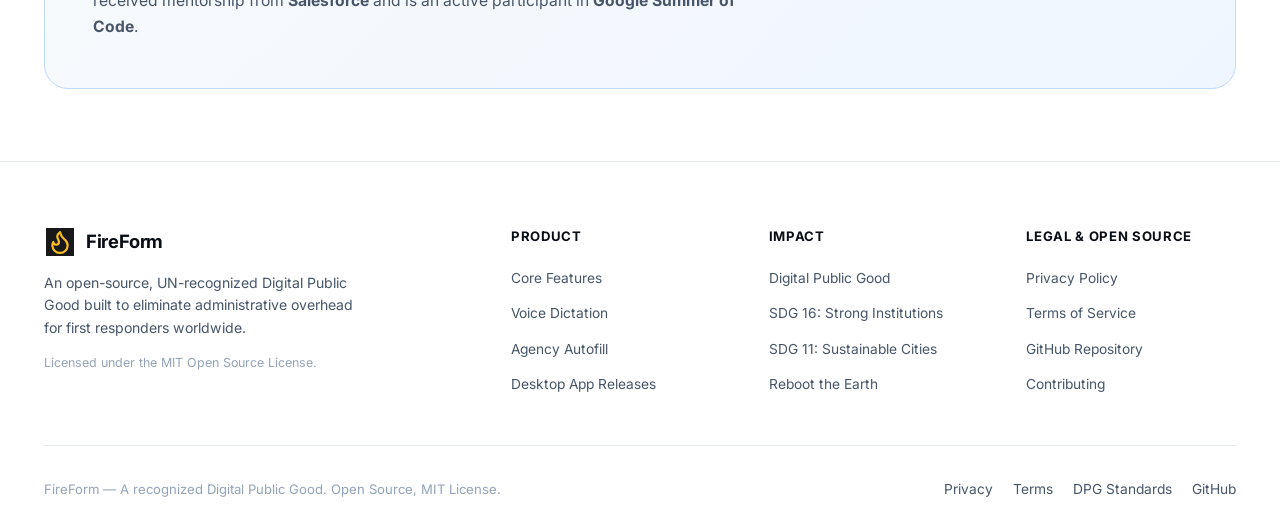
==== commit 430e49d2: "feat: replace logo cloud with auto-scrolling marquee using real organization logos" ====
--- a/index.html
+++ b/index.html
@@ -237,30 +237,23 @@
 
   <!-- Logo Cloud / Recognition Strip -->
   <section class="logo-cloud-section">
-    <div class="container">
-      <div class="logo-cloud-label">Recognized & Supported By Leading Global Organizations</div>
-      <div class="logo-cloud-grid">
-        <div class="logo-item" title="United Nations">
-          <img src="assets/un.svg" alt="United Nations">
-        </div>
-        <div class="logo-item" title="Cal Fire">
-          <img src="assets/calfire.svg" alt="CAL FIRE">
-        </div>
-        <div class="logo-item" title="Salesforce">
-          <img src="assets/salesforce.svg" alt="Salesforce">
-        </div>
-        <div class="logo-item" title="Google Summer of Code">
-          <img src="assets/gsoc.svg" alt="Google Summer of Code">
-        </div>
-        <div class="logo-item" title="UC Santa Cruz">
-          <img src="assets/ucsc.svg" alt="UC Santa Cruz">
-        </div>
-        <div class="logo-item" title="Digital Public Goods Alliance">
-          <img src="assets/dpg.svg" alt="Digital Public Goods">
-        </div>
-        <div class="logo-item" title="Mistral AI">
-          <img src="assets/mistral.svg" alt="Mistral AI">
-        </div>
+    <div class="logo-cloud-label">Recognized &amp; supported by leading global organizations</div>
+    <div class="logo-marquee-track-wrapper">
+      <div class="logo-marquee-track">
+        <div class="logo-marquee-item"><img src="assets/united-nations-logo-png_seeklogo-247981.png" alt="United Nations" height="44"></div>
+        <div class="logo-marquee-item"><img src="assets/Logo_of_CAL_FIRE.svg.webp" alt="CAL FIRE" height="44"></div>
+        <div class="logo-marquee-item"><img src="assets/Salesforce.com_logo.svg.webp" alt="Salesforce" height="32"></div>
+        <div class="logo-marquee-item"><img src="assets/GSoC_logo.svg.webp" alt="Google Summer of Code" height="44"></div>
+        <div class="logo-marquee-item"><img src="assets/2021-Logo-Do-3.jpg" alt="UC Santa Cruz" height="40"></div>
+        <div class="logo-marquee-item"><img src="assets/Digital_Public_Goods_Alliance_logo.png" alt="Digital Public Goods Alliance" height="36"></div>
+        <div class="logo-marquee-item"><img src="assets/Mistral_AI_logo_(2025–).svg.webp" alt="Mistral AI" height="28"></div>
+        <div class="logo-marquee-item"><img src="assets/united-nations-logo-png_seeklogo-247981.png" alt="United Nations" height="44"></div>
+        <div class="logo-marquee-item"><img src="assets/Logo_of_CAL_FIRE.svg.webp" alt="CAL FIRE" height="44"></div>
+        <div class="logo-marquee-item"><img src="assets/Salesforce.com_logo.svg.webp" alt="Salesforce" height="32"></div>
+        <div class="logo-marquee-item"><img src="assets/GSoC_logo.svg.webp" alt="Google Summer of Code" height="44"></div>
+        <div class="logo-marquee-item"><img src="assets/2021-Logo-Do-3.jpg" alt="UC Santa Cruz" height="40"></div>
+        <div class="logo-marquee-item"><img src="assets/Digital_Public_Goods_Alliance_logo.png" alt="Digital Public Goods Alliance" height="36"></div>
+        <div class="logo-marquee-item"><img src="assets/Mistral_AI_logo_(2025–).svg.webp" alt="Mistral AI" height="28"></div>
       </div>
     </div>
   </section>
--- a/styles.css
+++ b/styles.css
@@ -620,48 +620,67 @@
    ========================================================================== */
 
 .logo-cloud-section {
-  padding: 40px 0;
+  padding: 36px 0;
   border-top: 1px solid var(--border-light);
   border-bottom: 1px solid var(--border-light);
   background: #fafbfc;
   text-align: center;
+  overflow: hidden;
 }
 
 .logo-cloud-label {
-  font-size: 0.82rem;
+  font-size: 0.75rem;
   font-weight: 600;
   text-transform: uppercase;
-  letter-spacing: 0.06em;
+  letter-spacing: 0.08em;
   color: var(--text-muted);
-  margin-bottom: 24px;
-}
-
-.logo-cloud-grid {
-  display: flex;
-  align-items: center;
-  justify-content: center;
-  gap: 40px;
-  flex-wrap: wrap;
-}
-
-.logo-item {
-  height: 32px;
-  display: flex;
-  align-items: center;
-  opacity: 0.7;
+  margin-bottom: 20px;
+}
+
+/* Marquee wrapper — clips the scrolling track */
+.logo-marquee-track-wrapper {
+  overflow: hidden;
+  -webkit-mask-image: linear-gradient(to right, transparent 0%, black 10%, black 90%, transparent 100%);
+  mask-image: linear-gradient(to right, transparent 0%, black 10%, black 90%, transparent 100%);
+}
+
+/* The scrolling track — double-width, animates left by exactly 50% */
+.logo-marquee-track {
+  display: flex;
+  align-items: center;
+  gap: 56px;
+  width: max-content;
+  animation: logo-marquee 32s linear infinite;
+  padding: 0 28px;
+}
+
+.logo-marquee-track:hover {
+  animation-play-state: paused;
+}
+
+@keyframes logo-marquee {
+  0%   { transform: translateX(0); }
+  100% { transform: translateX(-50%); }
+}
+
+.logo-marquee-item {
+  display: flex;
+  align-items: center;
+  flex-shrink: 0;
+  opacity: 0.6;
   filter: grayscale(100%);
-  transition: all 0.25s ease;
-}
-
-.logo-item:hover {
+  transition: opacity 0.25s ease, filter 0.25s ease;
+}
+
+.logo-marquee-item:hover {
   opacity: 1;
   filter: grayscale(0%);
-  transform: translateY(-1px);
-}
-
-.logo-item img {
-  height: 28px;
+}
+
+.logo-marquee-item img {
+  display: block;
   width: auto;
+  object-fit: contain;
 }
 
 /* ==========================================================================
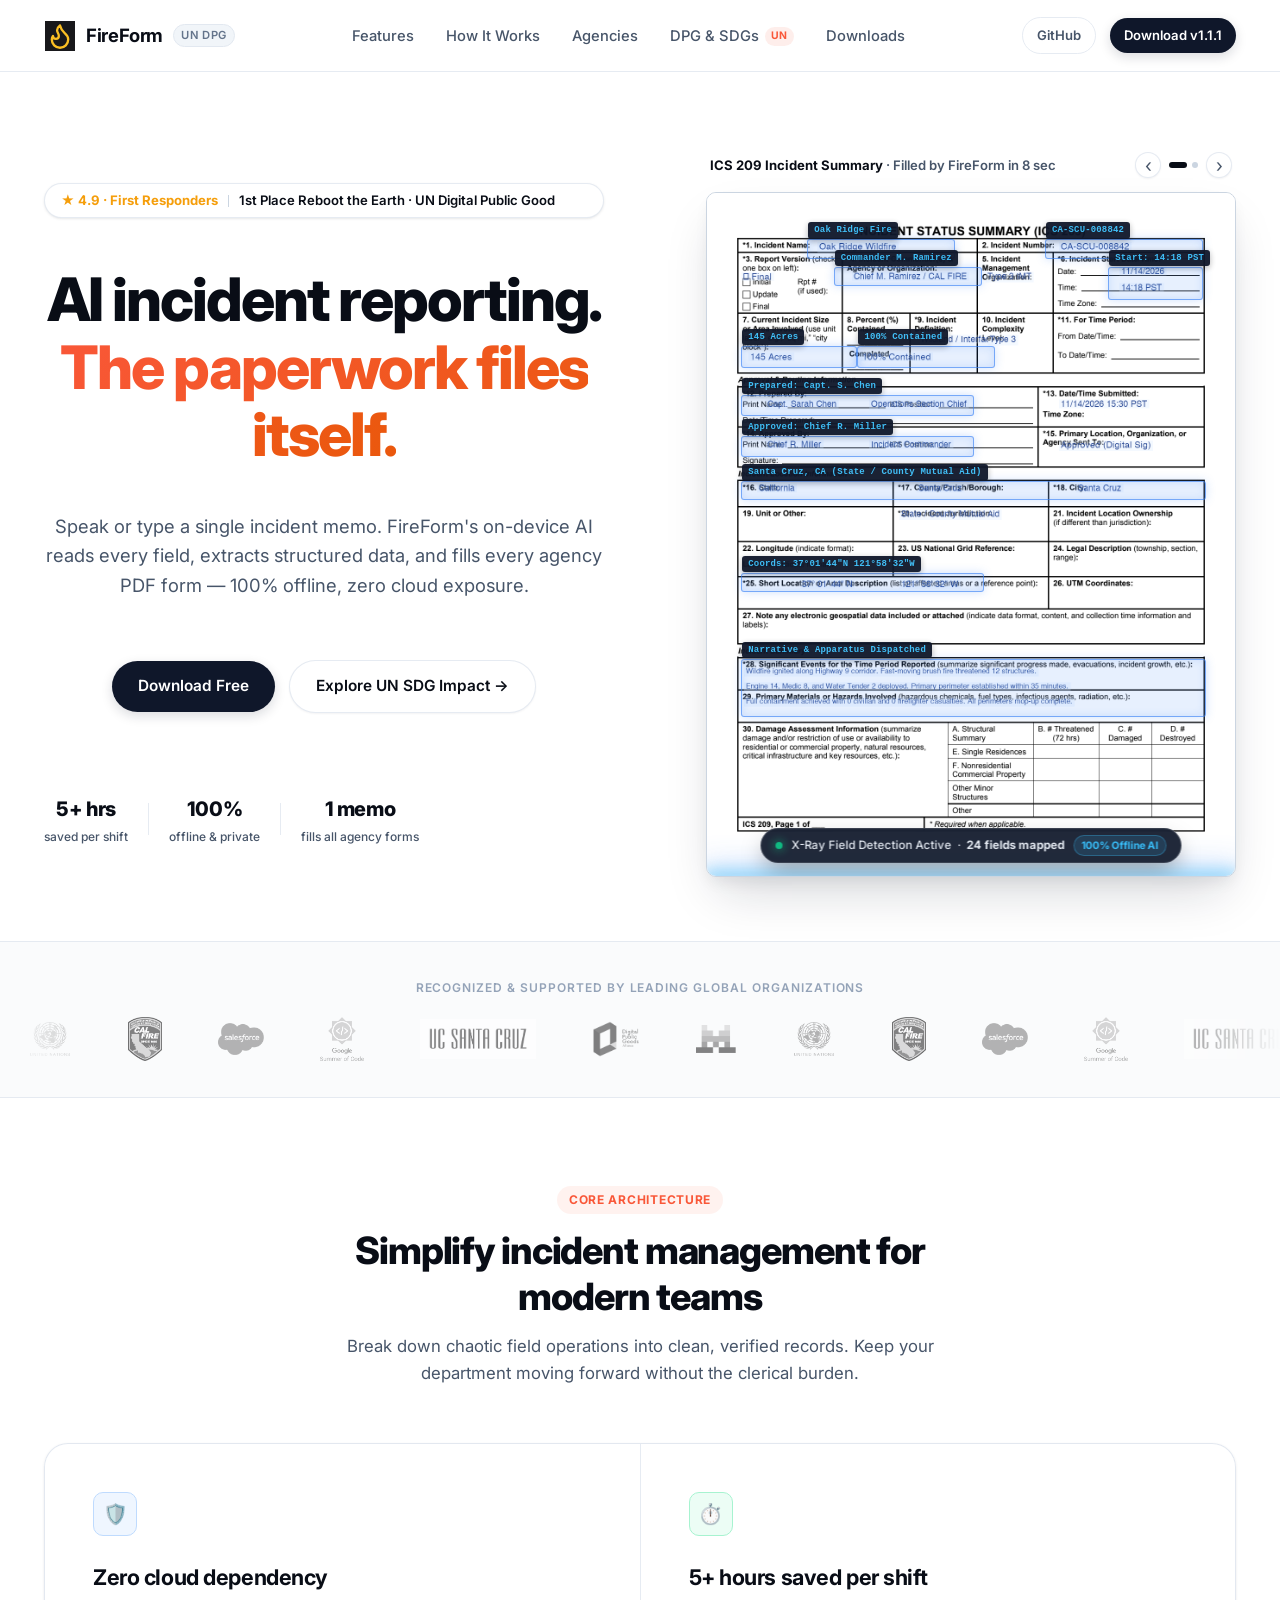
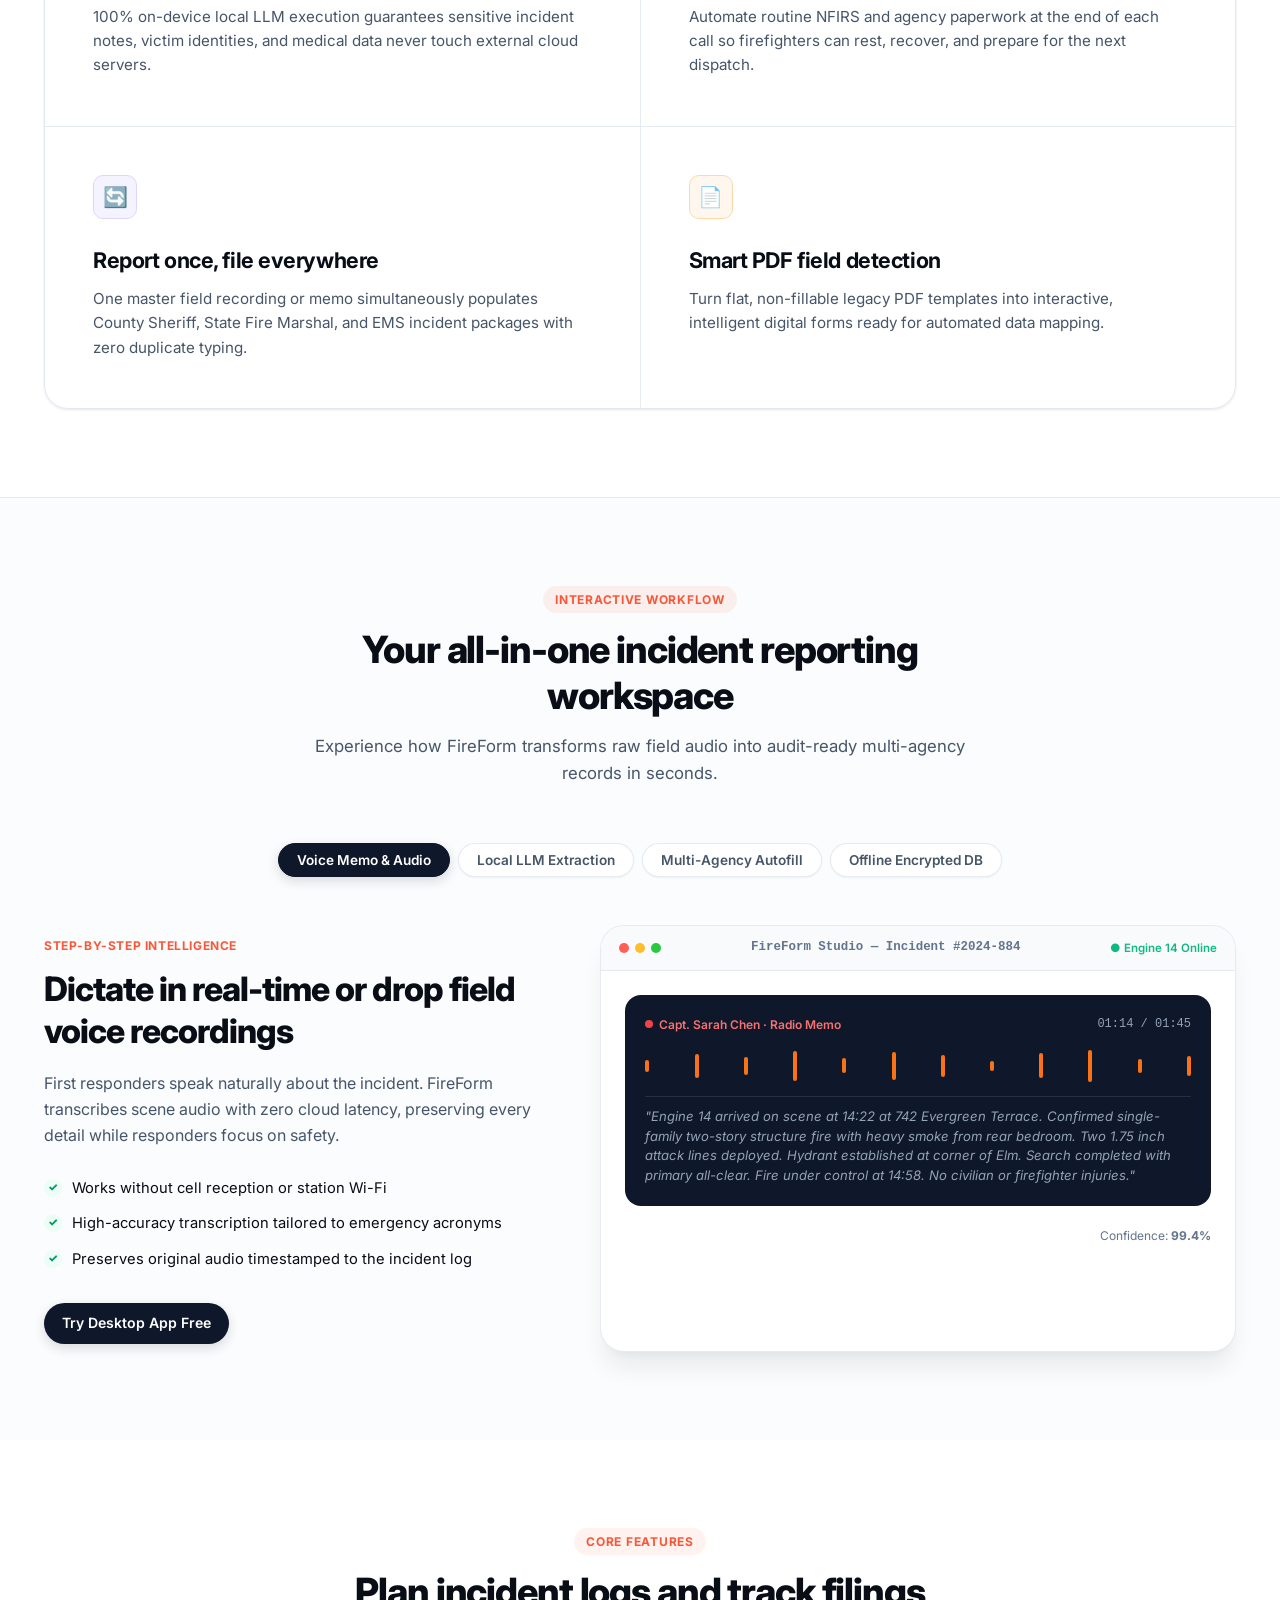
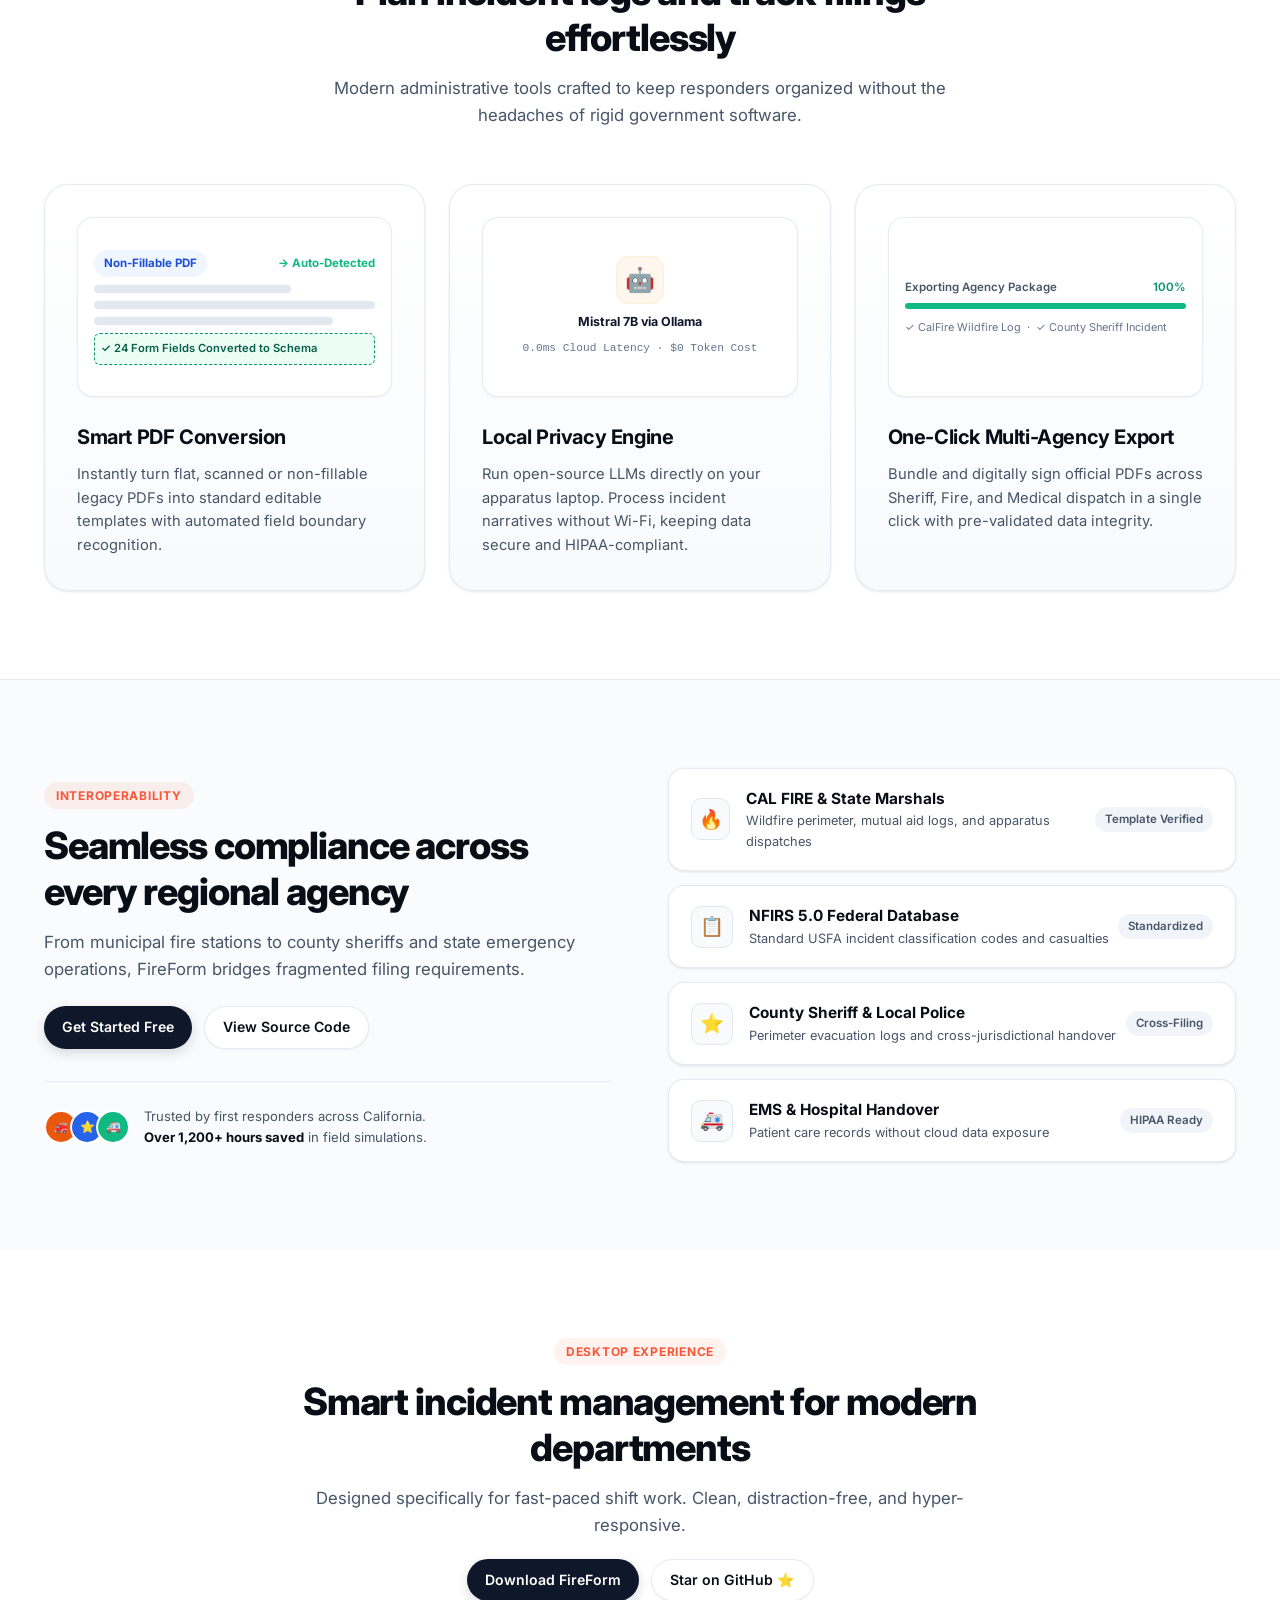
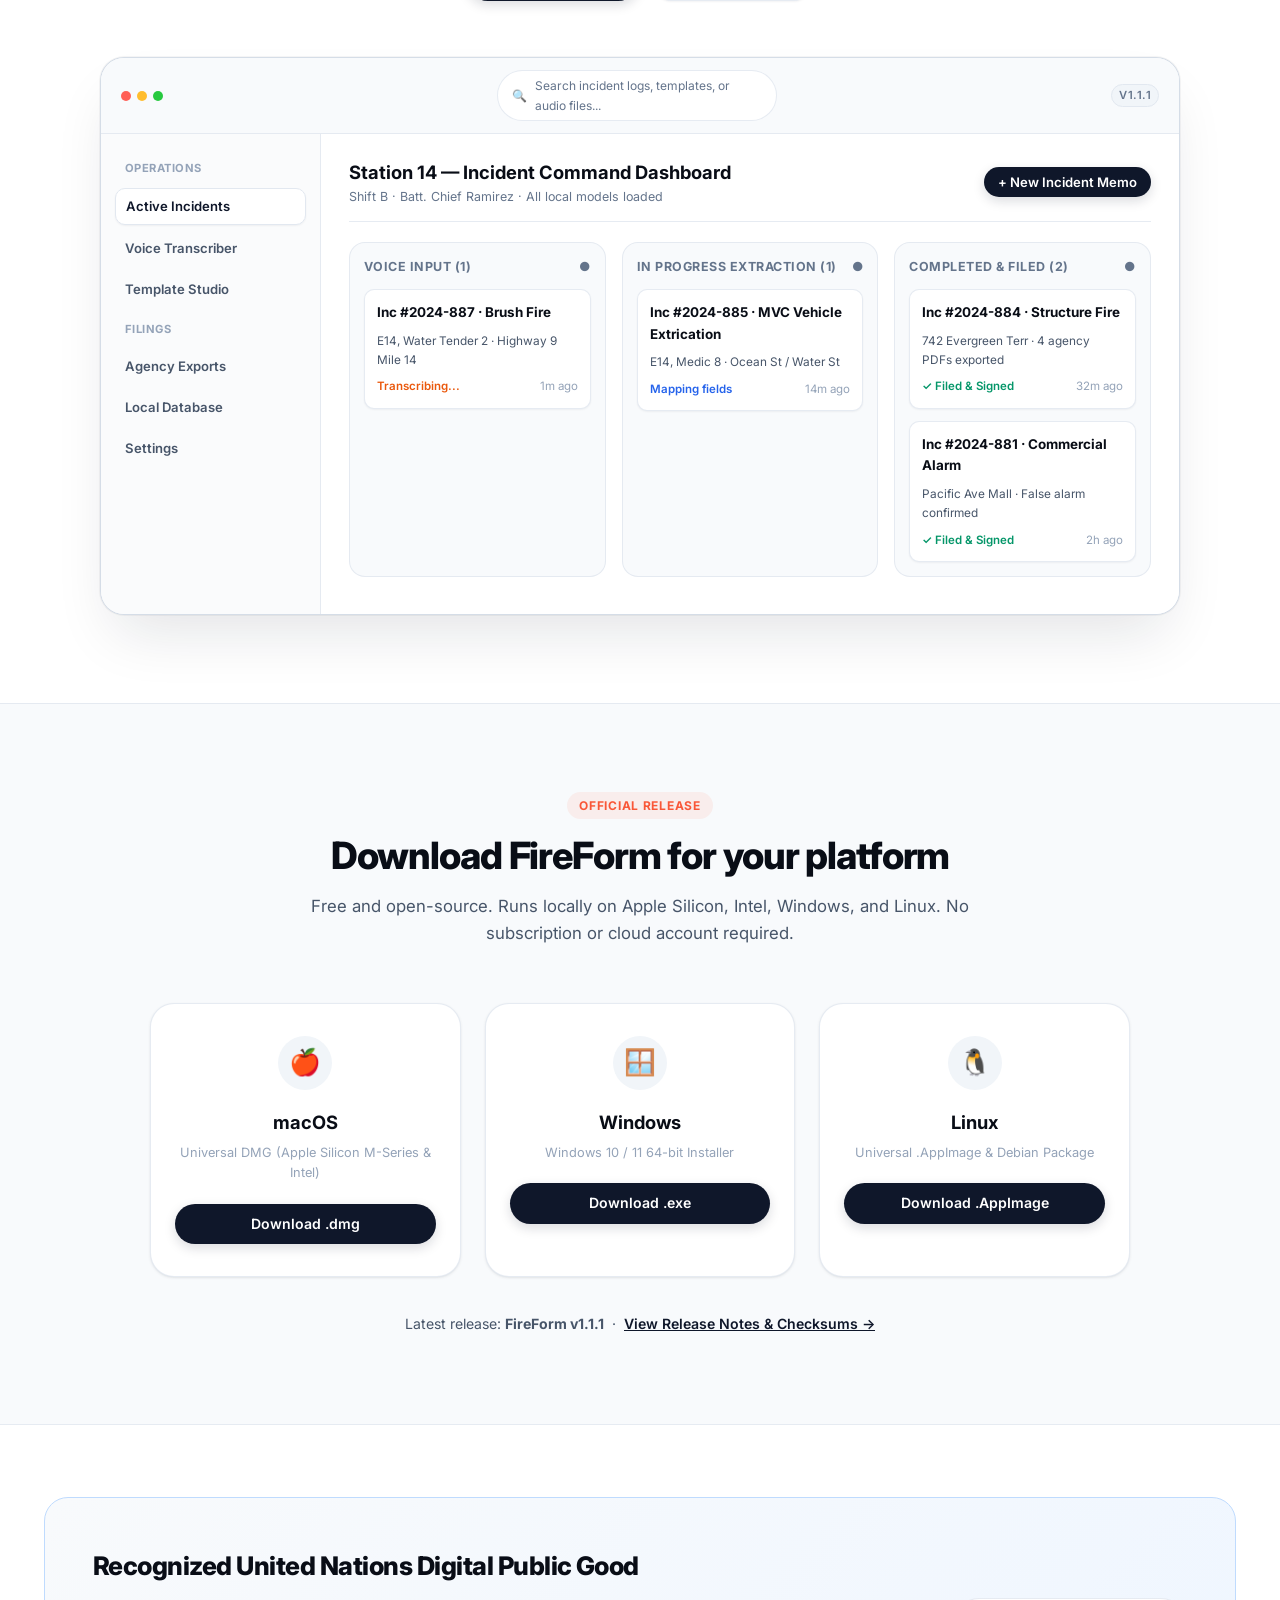
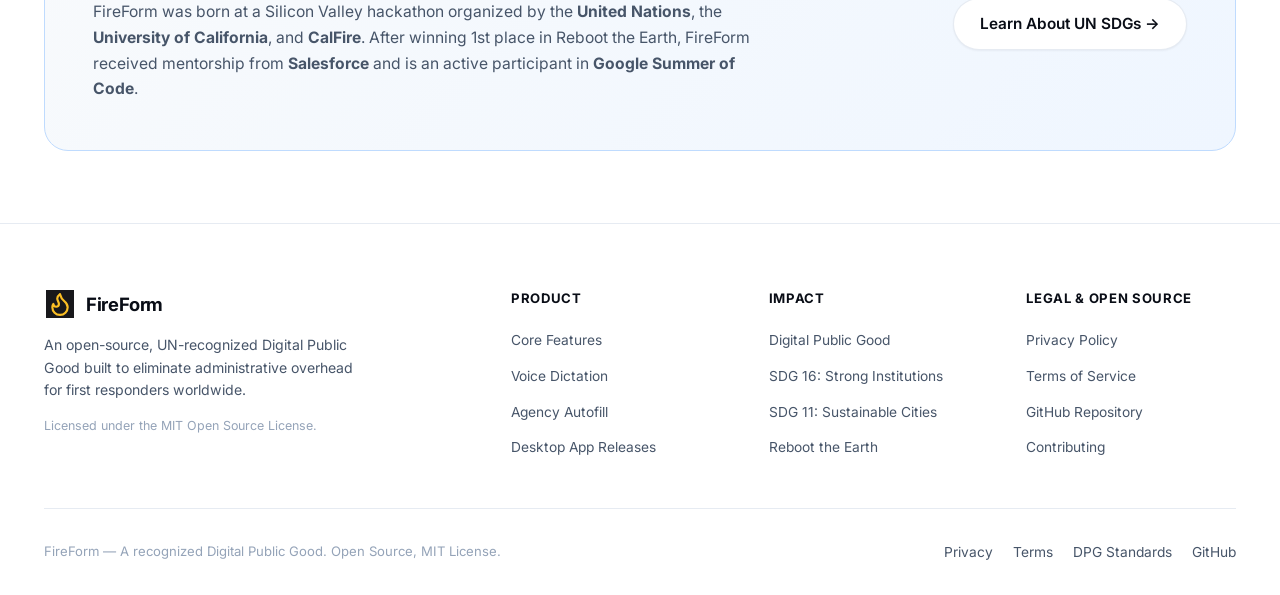
==== commit 6211bf5f: "feat: replace mock HTML table with real PDF document carousel and X-Ray laser field detection animat" ====
--- a/index.html
+++ b/index.html
@@ -111,123 +111,103 @@
           </div>
         </div>
 
-        <!-- Right: Realistic PDF form preview (like Instafill.ai) -->
+        <!-- Right: Real PDF document with X-Ray Field Detection Animation (Instafill.ai style) -->
         <div class="hero-split-right">
-          <div class="pdf-preview-wrapper">
-            <div class="pdf-preview-label">
-              NFIRS-1 Incident Report &nbsp;·&nbsp; Filled by FireForm in 8 sec
-              <span class="pdf-label-status">Auto-filled</span>
-            </div>
-            <div class="pdf-preview-doc">
-              <!-- Simulated realistic NFIRS form header -->
-              <div class="pdf-form-header">
-                <div class="pdf-form-title">NFIRS-1 BASIC MODULE — NATIONAL FIRE INCIDENT REPORTING SYSTEM</div>
-                <div class="pdf-form-agency">U.S. Fire Administration / Federal Emergency Management Agency</div>
-              </div>
-
-              <div class="pdf-form-body">
-                <!-- Row 1 -->
-                <div class="pdf-row">
-                  <div class="pdf-field">
-                    <div class="pdf-field-label">INCIDENT DATE</div>
-                    <div class="pdf-field-value filled">11/14/2024</div>
-                  </div>
-                  <div class="pdf-field">
-                    <div class="pdf-field-label">STATE INCIDENT NO.</div>
-                    <div class="pdf-field-value filled">CA-2024-884</div>
-                  </div>
-                  <div class="pdf-field">
-                    <div class="pdf-field-label">FDID</div>
-                    <div class="pdf-field-value filled">39-15014</div>
-                  </div>
-                </div>
-
-                <!-- Row 2 -->
-                <div class="pdf-row">
-                  <div class="pdf-field pdf-field-wide">
-                    <div class="pdf-field-label">LOCATION OF INCIDENT</div>
-                    <div class="pdf-field-value filled">742 Evergreen Terrace, Santa Cruz, CA 95062</div>
-                  </div>
-                  <div class="pdf-field">
-                    <div class="pdf-field-label">INCIDENT TYPE</div>
-                    <div class="pdf-field-value filled">111 — Building Fire</div>
-                  </div>
-                </div>
-
-                <!-- Row 3 -->
-                <div class="pdf-row">
-                  <div class="pdf-field">
-                    <div class="pdf-field-label">ALARM TIME</div>
-                    <div class="pdf-field-value filled">14:18 PST</div>
-                  </div>
-                  <div class="pdf-field">
-                    <div class="pdf-field-label">ARRIVAL TIME</div>
-                    <div class="pdf-field-value filled">14:22 PST</div>
-                  </div>
-                  <div class="pdf-field">
-                    <div class="pdf-field-label">CONTROLLED TIME</div>
-                    <div class="pdf-field-value filled">14:58 PST</div>
-                  </div>
-                  <div class="pdf-field">
-                    <div class="pdf-field-label">CLEARED TIME</div>
-                    <div class="pdf-field-value filled">15:34 PST</div>
-                  </div>
-                </div>
-
-                <!-- Row 4 -->
-                <div class="pdf-row">
-                  <div class="pdf-field pdf-field-wide">
-                    <div class="pdf-field-label">APPARATUS / RESOURCES DEPLOYED</div>
-                    <div class="pdf-field-value filled">Engine 14 (Primary Attack), Water Tender 2, Medic 8</div>
-                  </div>
-                  <div class="pdf-field">
-                    <div class="pdf-field-label">PERSONNEL</div>
-                    <div class="pdf-field-value filled">6</div>
-                  </div>
-                </div>
-
-                <!-- Row 5 -->
-                <div class="pdf-row">
-                  <div class="pdf-field">
-                    <div class="pdf-field-label">CIVILIAN CASUALTIES</div>
-                    <div class="pdf-field-value filled">0</div>
-                  </div>
-                  <div class="pdf-field">
-                    <div class="pdf-field-label">FF INJURIES</div>
-                    <div class="pdf-field-value filled">0</div>
-                  </div>
-                  <div class="pdf-field pdf-field-wide">
-                    <div class="pdf-field-label">PROPERTY USE</div>
-                    <div class="pdf-field-value filled">419 — 1 or 2 Family Dwelling</div>
-                  </div>
-                </div>
-
-                <!-- Row 6: Narrative -->
-                <div class="pdf-row">
-                  <div class="pdf-field pdf-field-full">
-                    <div class="pdf-field-label">INCIDENT NARRATIVE</div>
-                    <div class="pdf-field-value filled pdf-narrative">Engine 14 arrived on scene at 14:22 at 742 Evergreen Terrace. Confirmed single-family two-story structure fire with heavy smoke from rear bedroom. Two 1.75" attack lines deployed. Hydrant established at corner of Elm. Search completed — primary all-clear. Fire under control at 14:58. No civilian or firefighter injuries reported.</div>
-                  </div>
-                </div>
-
-                <!-- Signature row -->
-                <div class="pdf-row pdf-row-signature">
-                  <div class="pdf-field pdf-field-wide">
-                    <div class="pdf-field-label">OFFICER IN CHARGE</div>
-                    <div class="pdf-field-value filled">Capt. Sarah Chen · Station 14</div>
-                  </div>
-                  <div class="pdf-field">
-                    <div class="pdf-field-label">BADGE / ID</div>
-                    <div class="pdf-field-value filled">FF-4421</div>
-                  </div>
-                </div>
-              </div>
-
-              <!-- Bottom overlay badge -->
-              <div class="pdf-filled-badge">
-                All 24 fields auto-filled · 100% accuracy · On-device AI
-              </div>
-            </div>
+          <div class="pdf-real-viewport">
+            
+            <!-- Carousel Top Header (like Instafill.ai in photo) -->
+            <div class="pdf-carousel-header">
+              <div class="pdf-carousel-title" id="pdfCarouselTitle">
+                <span class="pdf-carousel-name">ICS 209 Incident Summary</span> &nbsp;·&nbsp;
+                <span class="pdf-carousel-time">Filled by FireForm in 8 sec</span>
+              </div>
+              <div class="pdf-carousel-controls">
+                <button class="pdf-carousel-btn" id="pdfPrevBtn" aria-label="Previous form">‹</button>
+                <div class="pdf-carousel-dots">
+                  <span class="pdf-dot active" data-slide="0"></span>
+                  <span class="pdf-dot" data-slide="1"></span>
+                </div>
+                <button class="pdf-carousel-btn" id="pdfNextBtn" aria-label="Next form">›</button>
+              </div>
+            </div>
+
+            <!-- Realistic Document Paper Sheet -->
+            <div class="pdf-document-sheet" id="pdfDocumentSheet">
+              <img id="pdfPageImg" src="assets/ics-209-filled-retina.png" alt="Official ICS 209 Incident Status Summary PDF auto-filled by FireForm" class="pdf-real-img">
+
+              <!-- Laser Scanline Sweeping Beam (X-Ray effect from fireform-frontend) -->
+              <div class="xray-scanline-beam"></div>
+
+              <!-- X-Ray Field Detection Bounding Boxes Overlay (Slide 0: ICS 209) -->
+              <div class="xray-field-overlay" id="xrayOverlaySlide0">
+                <div class="xray-box box-1" style="top: 6.8%; left: 19%; width: 28%; height: 2.8%;">
+                  <span class="xray-tag">Oak Ridge Fire</span>
+                </div>
+                <div class="xray-box box-2" style="top: 6.8%; left: 64%; width: 30%; height: 2.8%;">
+                  <span class="xray-tag">CA-SCU-008842</span>
+                </div>
+                <div class="xray-box box-3" style="top: 10.8%; left: 24%; width: 28%; height: 2.8%;">
+                  <span class="xray-tag">Commander M. Ramirez</span>
+                </div>
+                <div class="xray-box box-4" style="top: 10.8%; left: 76%; width: 18%; height: 4.8%;">
+                  <span class="xray-tag">Start: 14:18 PST</span>
+                </div>
+                <div class="xray-box box-5" style="top: 22.4%; left: 6.5%; width: 22%; height: 3.2%;">
+                  <span class="xray-tag">145 Acres</span>
+                </div>
+                <div class="xray-box box-6" style="top: 22.4%; left: 28.5%; width: 26%; height: 3.2%;">
+                  <span class="xray-tag">100% Contained</span>
+                </div>
+                <div class="xray-box box-7" style="top: 29.5%; left: 6.5%; width: 44%; height: 3.2%;">
+                  <span class="xray-tag">Prepared: Capt. S. Chen</span>
+                </div>
+                <div class="xray-box box-8" style="top: 35.5%; left: 6.5%; width: 44%; height: 3.2%;">
+                  <span class="xray-tag">Approved: Chief R. Miller</span>
+                </div>
+                <div class="xray-box box-9" style="top: 42.2%; left: 6.5%; width: 88%; height: 2.8%;">
+                  <span class="xray-tag">Santa Cruz, CA (State / County Mutual Aid)</span>
+                </div>
+                <div class="xray-box box-10" style="top: 55.6%; left: 6.5%; width: 46%; height: 2.8%;">
+                  <span class="xray-tag">Coords: 37°01'44"N 121°58'32"W</span>
+                </div>
+                <div class="xray-box box-11" style="top: 68.2%; left: 6.5%; width: 88%; height: 8.5%;">
+                  <span class="xray-tag">Narrative &amp; Apparatus Dispatched</span>
+                </div>
+              </div>
+
+              <!-- X-Ray Field Detection Bounding Boxes Overlay (Slide 1: ICS 201) -->
+              <div class="xray-field-overlay" id="xrayOverlaySlide1" style="display: none;">
+                <div class="xray-box box-1" style="top: 6.8%; left: 18%; width: 30%; height: 3%;">
+                  <span class="xray-tag">Evergreen Structure Fire</span>
+                </div>
+                <div class="xray-box box-2" style="top: 6.8%; left: 50%; width: 25%; height: 3%;">
+                  <span class="xray-tag">CA-2024-884</span>
+                </div>
+                <div class="xray-box box-3" style="top: 6.8%; left: 78%; width: 20%; height: 3%;">
+                  <span class="xray-tag">11/14/2026 14:18</span>
+                </div>
+                <div class="xray-box box-4" style="top: 19%; left: 7%; width: 86%; height: 20%;">
+                  <span class="xray-tag">Operational Grid Mapped</span>
+                </div>
+                <div class="xray-box box-5" style="top: 44.5%; left: 7%; width: 86%; height: 10%;">
+                  <span class="xray-tag">Situation &amp; Health Briefing</span>
+                </div>
+                <div class="xray-box box-6" style="top: 58%; left: 18%; width: 28%; height: 3%;">
+                  <span class="xray-tag">Capt. Sarah Chen</span>
+                </div>
+                <div class="xray-box box-7" style="top: 58%; left: 48%; width: 24%; height: 3%;">
+                  <span class="xray-tag">Engine 14 Primary</span>
+                </div>
+              </div>
+
+              <!-- HUD Detection Capsule (matching fireform-frontend DocumentViewer) -->
+              <div class="xray-hud-pill">
+                <span class="xray-pulse-dot"></span>
+                <span class="xray-hud-text">X-Ray Field Detection Active &nbsp;·&nbsp; <strong>24 fields mapped</strong></span>
+                <span class="xray-hud-badge">100% Offline AI</span>
+              </div>
+            </div>
+
           </div>
         </div>
 
--- a/styles.css
+++ b/styles.css
@@ -1967,139 +1967,247 @@
   justify-content: flex-end;
 }
 
-.pdf-preview-wrapper {
+/* Real PDF Viewport & Carousel Header (Instafill style) */
+.pdf-real-viewport {
   width: 100%;
-  max-width: 540px;
+  max-width: 530px;
   display: flex;
   flex-direction: column;
-  gap: 10px;
-}
-
-.pdf-preview-label {
-  font-size: 0.78rem;
+}
+
+.pdf-carousel-header {
+  display: flex;
+  align-items: center;
+  justify-content: space-between;
+  margin-bottom: 14px;
+  padding: 0 4px;
+}
+
+.pdf-carousel-title {
+  font-size: 0.82rem;
+  font-weight: 600;
   color: var(--text-secondary);
-  font-weight: 500;
+  display: flex;
+  align-items: center;
+}
+
+.pdf-carousel-name {
+  color: var(--text-primary);
+  font-weight: 700;
+}
+
+.pdf-carousel-controls {
   display: flex;
   align-items: center;
   gap: 8px;
-  padding: 0 4px;
-}
-
-.pdf-label-status {
-  font-size: 0.7rem;
-  font-weight: 700;
-  padding: 2px 8px;
+}
+
+.pdf-carousel-btn {
+  width: 26px;
+  height: 26px;
+  border-radius: 50%;
+  border: 1px solid var(--border-light);
+  background: #ffffff;
+  color: var(--text-secondary);
+  display: flex;
+  align-items: center;
+  justify-content: center;
+  font-size: 1.15rem;
+  line-height: 1;
+  cursor: pointer;
+  box-shadow: var(--shadow-xs);
+  transition: all 0.15s ease;
+}
+
+.pdf-carousel-btn:hover {
+  background: #f1f5f9;
+  color: var(--text-primary);
+  border-color: #cbd5e1;
+}
+
+.pdf-carousel-dots {
+  display: flex;
+  align-items: center;
+  gap: 5px;
+}
+
+.pdf-dot {
+  width: 6px;
+  height: 6px;
+  border-radius: 50%;
+  background: #cbd5e1;
+  cursor: pointer;
+  transition: all 0.25s ease;
+}
+
+.pdf-dot.active {
+  background: var(--text-primary);
+  width: 18px;
   border-radius: 9999px;
-  background: #ecfdf5;
-  color: #059669;
-  margin-left: auto;
-}
-
-.pdf-preview-doc {
+}
+
+/* Document Paper Sheet */
+.pdf-document-sheet {
   position: relative;
   background: #ffffff;
   border: 1px solid #cbd5e1;
-  border-radius: 8px;
-  box-shadow: 0 8px 32px -4px rgba(15,23,42,0.12), 0 2px 8px -2px rgba(15,23,42,0.06);
+  border-radius: 10px;
   overflow: hidden;
-  font-family: 'Arial', sans-serif;
-}
-
-.pdf-form-header {
-  background: #f1f5f9;
-  border-bottom: 1px solid #e2e8f0;
-  padding: 10px 16px;
-  text-align: center;
-}
-
-.pdf-form-title {
-  font-size: 0.65rem;
-  font-weight: 800;
-  color: #0f172a;
-  letter-spacing: 0.03em;
-  text-transform: uppercase;
-}
-
-.pdf-form-agency {
-  font-size: 0.58rem;
-  color: #64748b;
-  margin-top: 2px;
-}
-
-.pdf-form-body {
-  padding: 12px 16px;
-  display: flex;
-  flex-direction: column;
-  gap: 6px;
-}
-
-.pdf-row {
-  display: flex;
-  gap: 8px;
-}
-
-.pdf-row-signature {
-  border-top: 1px solid #e2e8f0;
-  padding-top: 8px;
-  margin-top: 4px;
-}
-
-.pdf-field {
-  flex: 1;
-  display: flex;
-  flex-direction: column;
-  gap: 2px;
-  min-width: 0;
-}
-
-.pdf-field-wide {
-  flex: 2;
-}
-
-.pdf-field-full {
-  flex: 1 1 100%;
+  box-shadow: 0 24px 48px -12px rgba(15, 23, 42, 0.18), 0 8px 16px -4px rgba(15, 23, 42, 0.08);
+  transition: box-shadow 0.3s ease;
+}
+
+.pdf-document-sheet:hover {
+  box-shadow: 0 28px 56px -12px rgba(15, 23, 42, 0.24), 0 12px 24px -4px rgba(15, 23, 42, 0.12);
+}
+
+.pdf-real-img {
   width: 100%;
-}
-
-.pdf-field-label {
-  font-size: 0.52rem;
+  height: auto;
+  display: block;
+  user-select: none;
+}
+
+/* ---- Laser Scanline Beam (ported from fireform-frontend animate-scanline) ---- */
+.xray-scanline-beam {
+  position: absolute;
+  left: 0;
+  right: 0;
+  height: 2px;
+  background: linear-gradient(90deg, transparent 0%, rgba(59, 130, 246, 0.35) 15%, #38bdf8 50%, rgba(59, 130, 246, 0.35) 85%, transparent 100%);
+  box-shadow: 0 0 16px 3px rgba(56, 189, 248, 0.8), 0 0 32px 6px rgba(59, 130, 246, 0.45);
+  z-index: 20;
+  pointer-events: none;
+  animation: xray-scanline-sweep 3.5s ease-in-out infinite;
+}
+
+@keyframes xray-scanline-sweep {
+  0% {
+    top: 0%;
+    opacity: 0;
+  }
+  12% {
+    opacity: 1;
+  }
+  88% {
+    opacity: 1;
+  }
+  100% {
+    top: 100%;
+    opacity: 0;
+  }
+}
+
+/* ---- X-Ray Field Detection Bounding Boxes ---- */
+.xray-field-overlay {
+  position: absolute;
+  inset: 0;
+  pointer-events: none;
+  z-index: 10;
+}
+
+.xray-box {
+  position: absolute;
+  background: rgba(59, 130, 246, 0.12);
+  border: 1.5px solid rgba(59, 130, 246, 0.65);
+  border-radius: 3px;
+  box-shadow: inset 0 0 8px rgba(59, 130, 246, 0.18), 0 0 10px rgba(59, 130, 246, 0.25);
+  pointer-events: none;
+  animation: xray-field-pulse 3.5s ease-in-out infinite;
+}
+
+/* Stagger animations for realistic discovery sensation */
+.xray-box.box-1 { animation-delay: 0.1s; }
+.xray-box.box-2 { animation-delay: 0.25s; }
+.xray-box.box-3 { animation-delay: 0.45s; }
+.xray-box.box-4 { animation-delay: 0.6s; }
+.xray-box.box-5 { animation-delay: 0.9s; }
+.xray-box.box-6 { animation-delay: 1.1s; }
+.xray-box.box-7 { animation-delay: 1.3s; }
+.xray-box.box-8 { animation-delay: 1.5s; }
+.xray-box.box-9 { animation-delay: 1.8s; }
+.xray-box.box-10 { animation-delay: 2.1s; }
+.xray-box.box-11 { animation-delay: 2.4s; }
+
+@keyframes xray-field-pulse {
+  0%, 100% {
+    border-color: rgba(59, 130, 246, 0.55);
+    background: rgba(59, 130, 246, 0.08);
+  }
+  45%, 65% {
+    border-color: rgba(16, 185, 129, 0.9);
+    background: rgba(16, 185, 129, 0.14);
+    box-shadow: inset 0 0 10px rgba(16, 185, 129, 0.25), 0 0 14px rgba(16, 185, 129, 0.35);
+  }
+}
+
+.xray-tag {
+  position: absolute;
+  top: -18px;
+  left: 0;
+  background: #0f172a;
+  color: #38bdf8;
+  font-family: var(--font-mono);
+  font-size: 0.56rem;
+  font-weight: 600;
+  padding: 1px 6px;
+  border-radius: 3px;
+  white-space: nowrap;
+  pointer-events: none;
+  opacity: 0.95;
+  box-shadow: 0 2px 6px rgba(0, 0, 0, 0.3);
+  letter-spacing: 0.02em;
+}
+
+/* Floating HUD Capsule (DocumentViewer style) */
+.xray-hud-pill {
+  position: absolute;
+  bottom: 14px;
+  left: 50%;
+  transform: translateX(-50%);
+  background: rgba(15, 23, 42, 0.92);
+  backdrop-filter: blur(8px);
+  -webkit-backdrop-filter: blur(8px);
+  border: 1px solid rgba(255, 255, 255, 0.12);
+  color: #ffffff;
+  padding: 6px 14px;
+  border-radius: 9999px;
+  display: flex;
+  align-items: center;
+  gap: 9px;
+  box-shadow: 0 10px 25px -4px rgba(0, 0, 0, 0.35);
+  z-index: 25;
+  white-space: nowrap;
+}
+
+.xray-pulse-dot {
+  width: 7px;
+  height: 7px;
+  border-radius: 50%;
+  background: #10b981;
+  box-shadow: 0 0 10px #10b981;
+  animation: pulse-dot 1.5s infinite;
+}
+
+@keyframes pulse-dot {
+  0%, 100% { opacity: 1; transform: scale(1); }
+  50% { opacity: 0.4; transform: scale(0.85); }
+}
+
+.xray-hud-text {
+  font-size: 0.72rem;
+  font-weight: 500;
+  color: #e2e8f0;
+}
+
+.xray-hud-badge {
+  font-size: 0.64rem;
   font-weight: 700;
-  color: #475569;
-  letter-spacing: 0.04em;
-  text-transform: uppercase;
-}
-
-.pdf-field-value {
-  font-size: 0.65rem;
-  color: #94a3b8;
-  border-bottom: 1px solid #e2e8f0;
-  padding: 2px 0 2px 2px;
-  min-height: 18px;
-}
-
-.pdf-field-value.filled {
-  color: #1e40af;
-  font-weight: 600;
-  background: rgba(219, 234, 254, 0.3);
-  border-radius: 2px;
-  border-bottom-color: #93c5fd;
-}
-
-.pdf-narrative {
-  font-size: 0.6rem;
-  line-height: 1.5;
-  min-height: 36px;
-}
-
-.pdf-filled-badge {
-  background: linear-gradient(to right, #ecfdf5, #f0fdf4);
-  border-top: 1px solid #bbf7d0;
-  padding: 7px 16px;
-  font-size: 0.65rem;
-  font-weight: 700;
-  color: #059669;
-  text-align: center;
-  letter-spacing: 0.01em;
+  color: #38bdf8;
+  background: rgba(56, 189, 248, 0.15);
+  border: 1px solid rgba(56, 189, 248, 0.3);
+  padding: 1px 7px;
+  border-radius: 9999px;
 }
 
 @media (max-width: 1024px) {
@@ -2112,7 +2220,7 @@
     justify-content: center;
   }
 
-  .pdf-preview-wrapper {
+  .pdf-real-viewport {
     max-width: 100%;
   }
 }
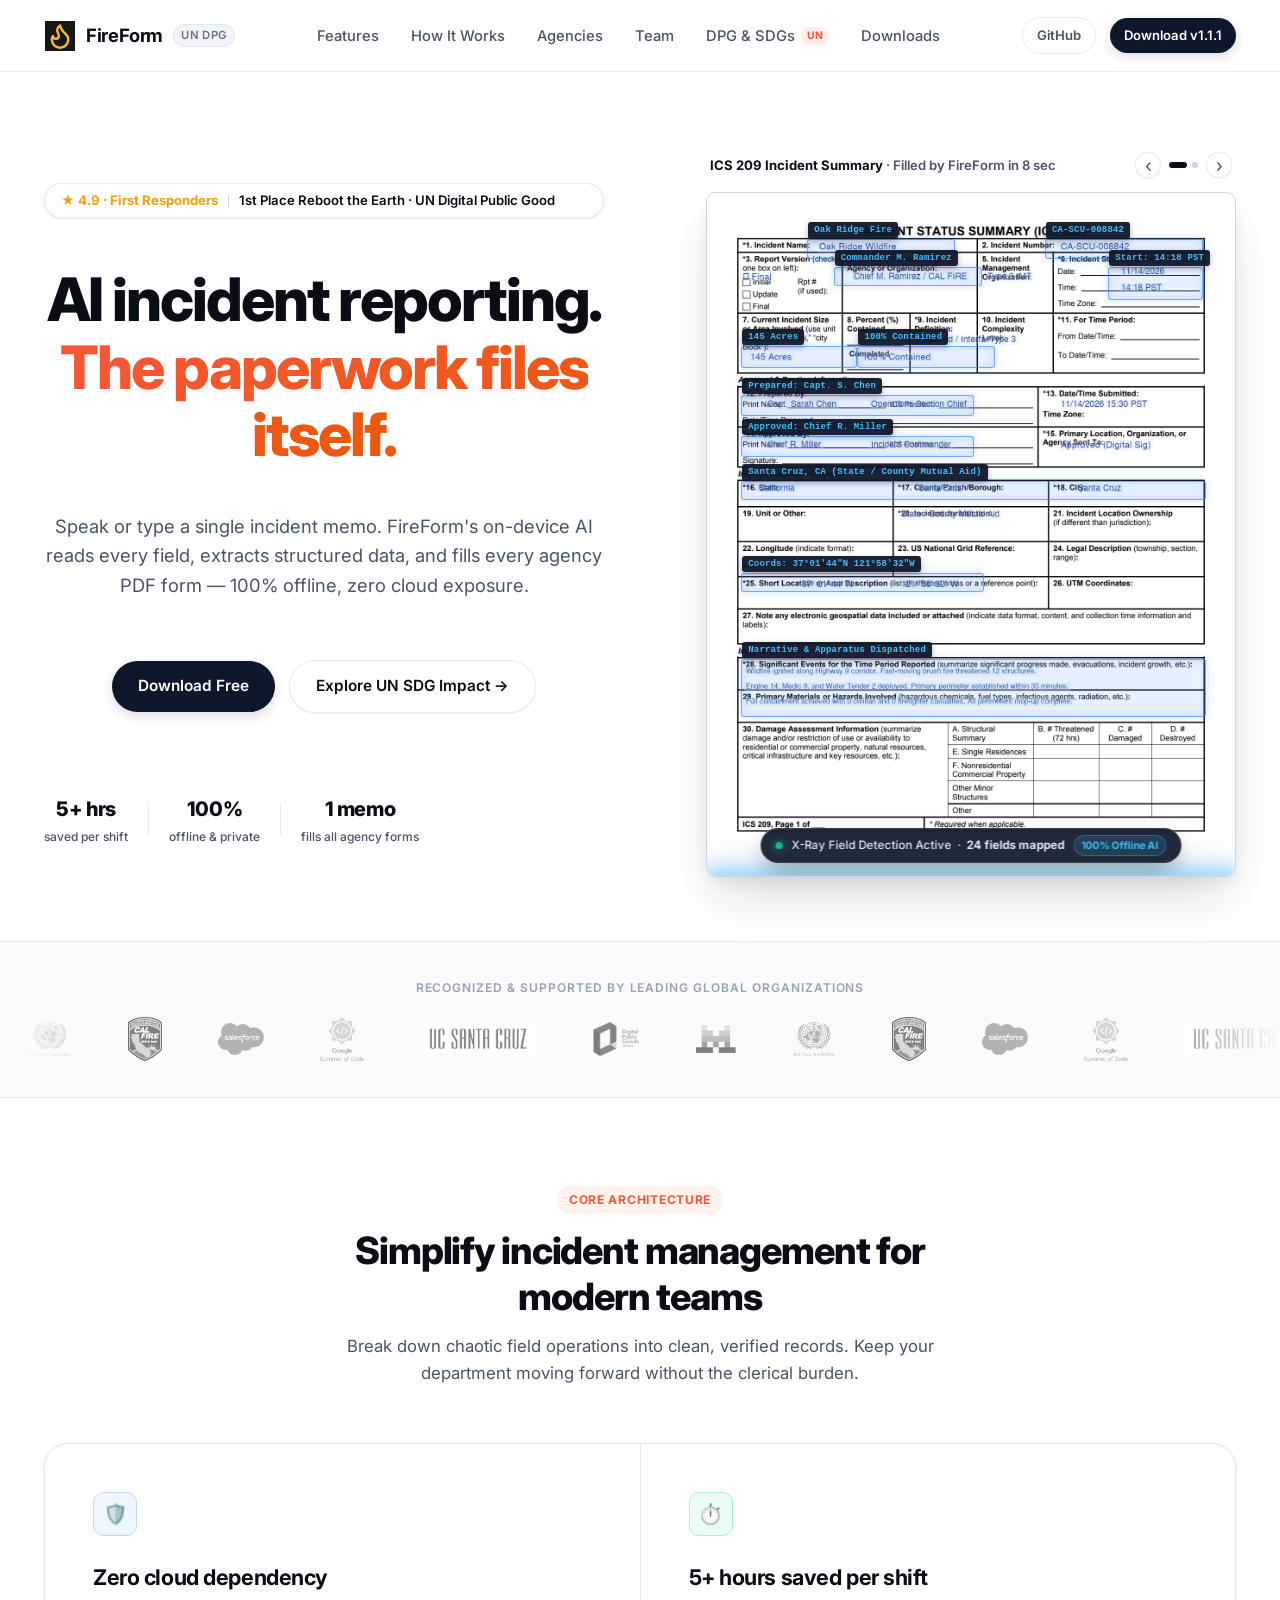
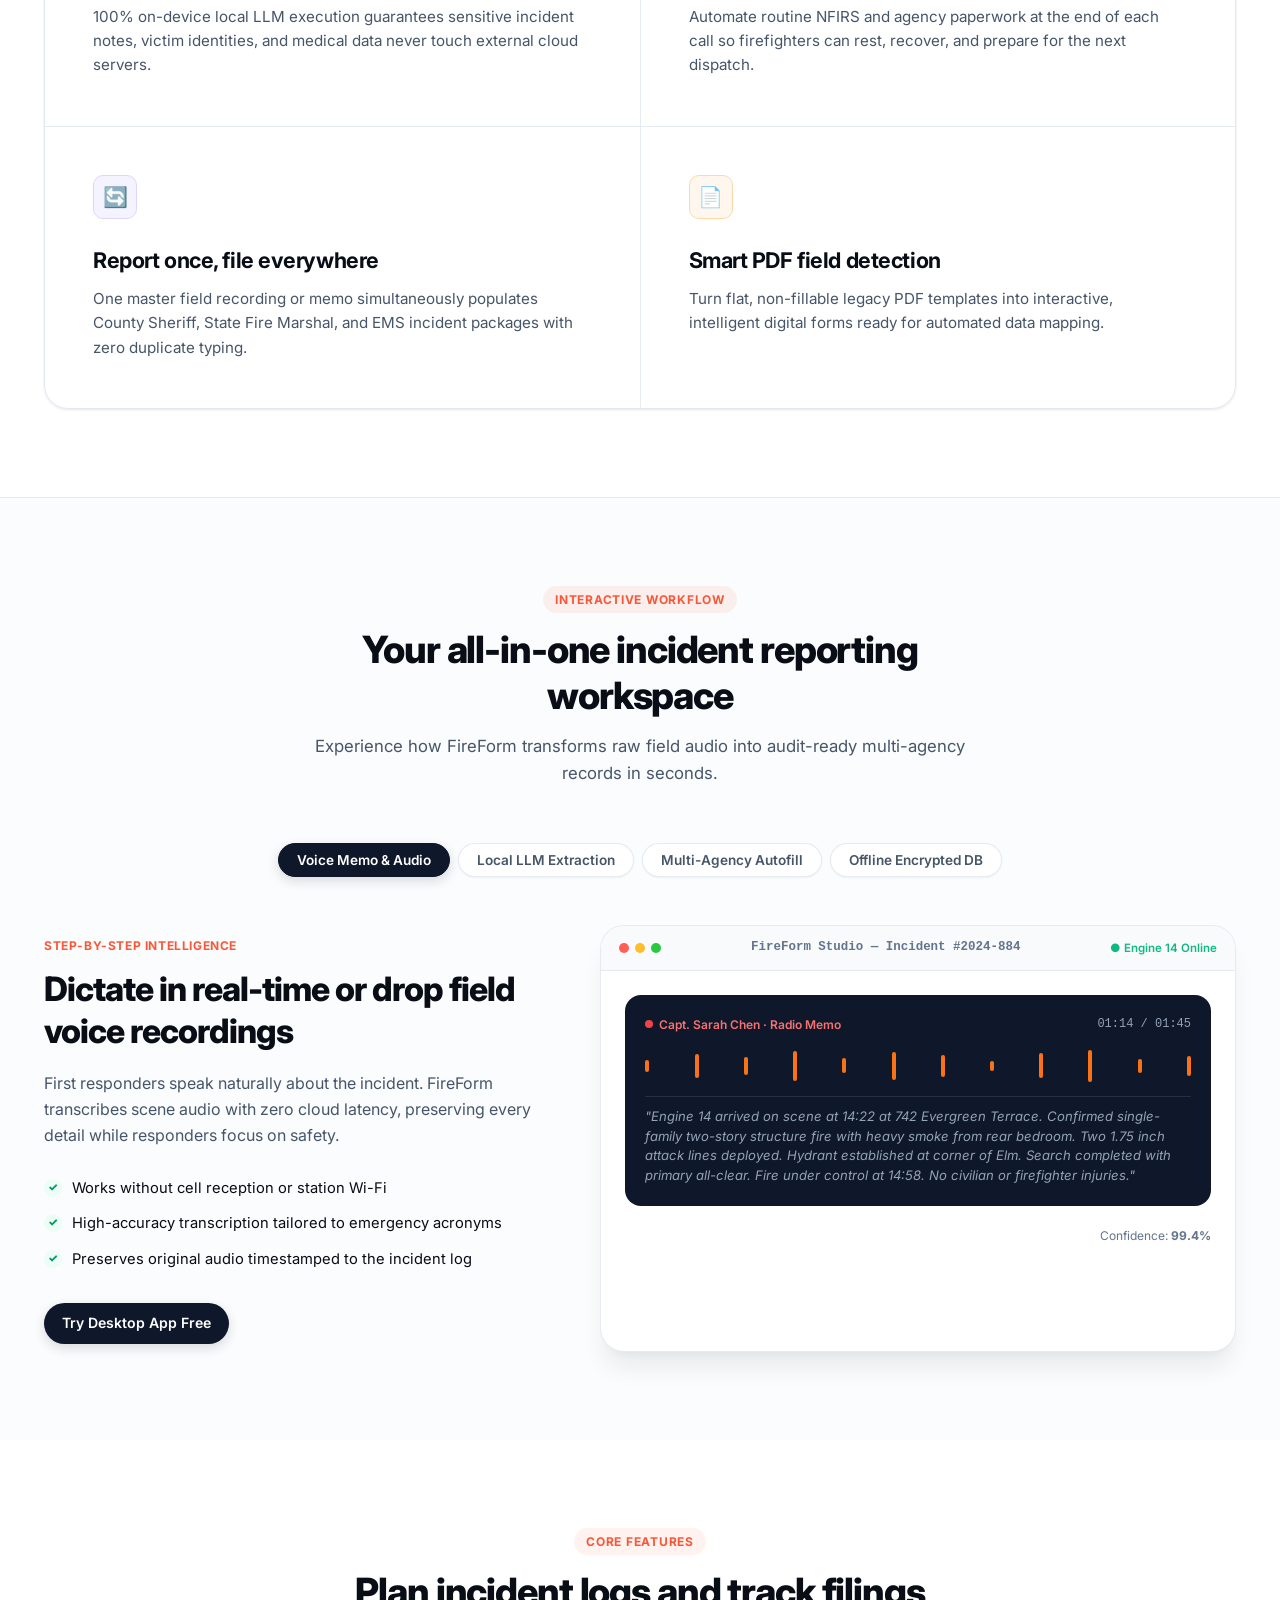
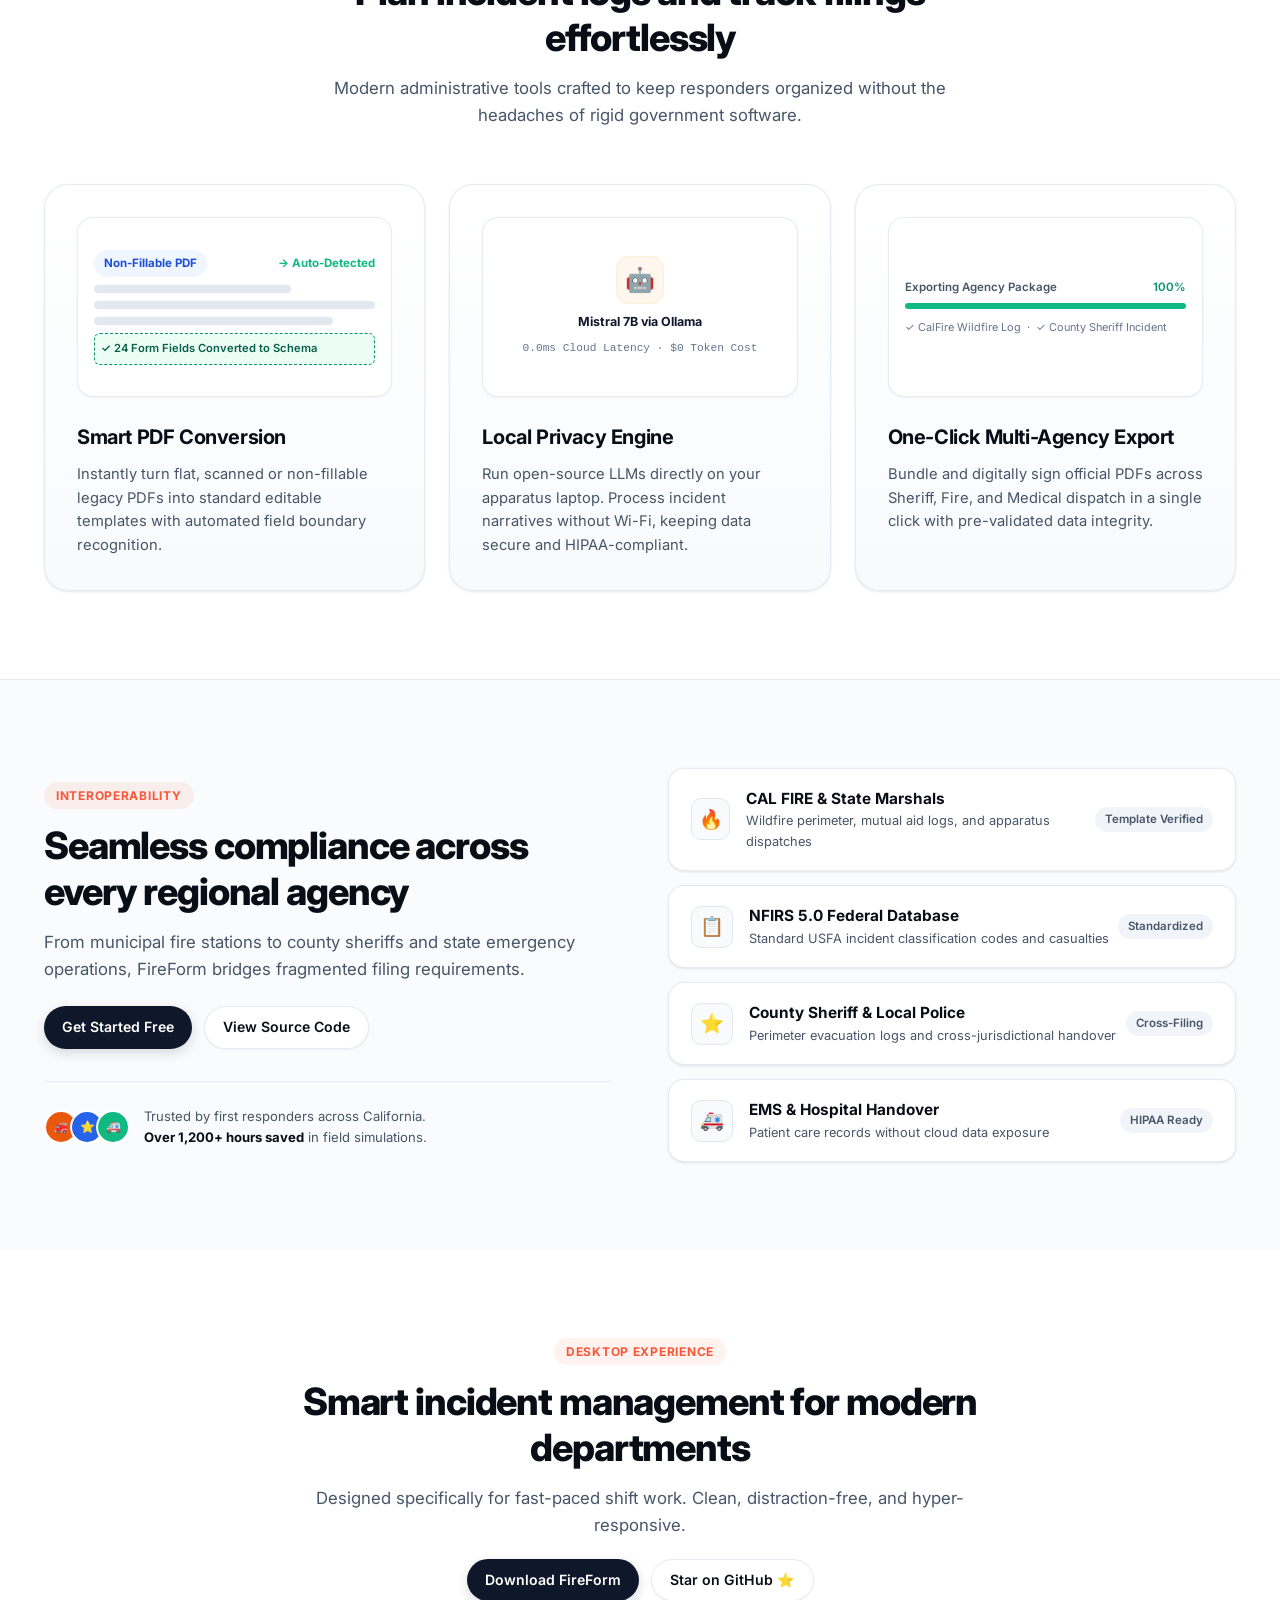
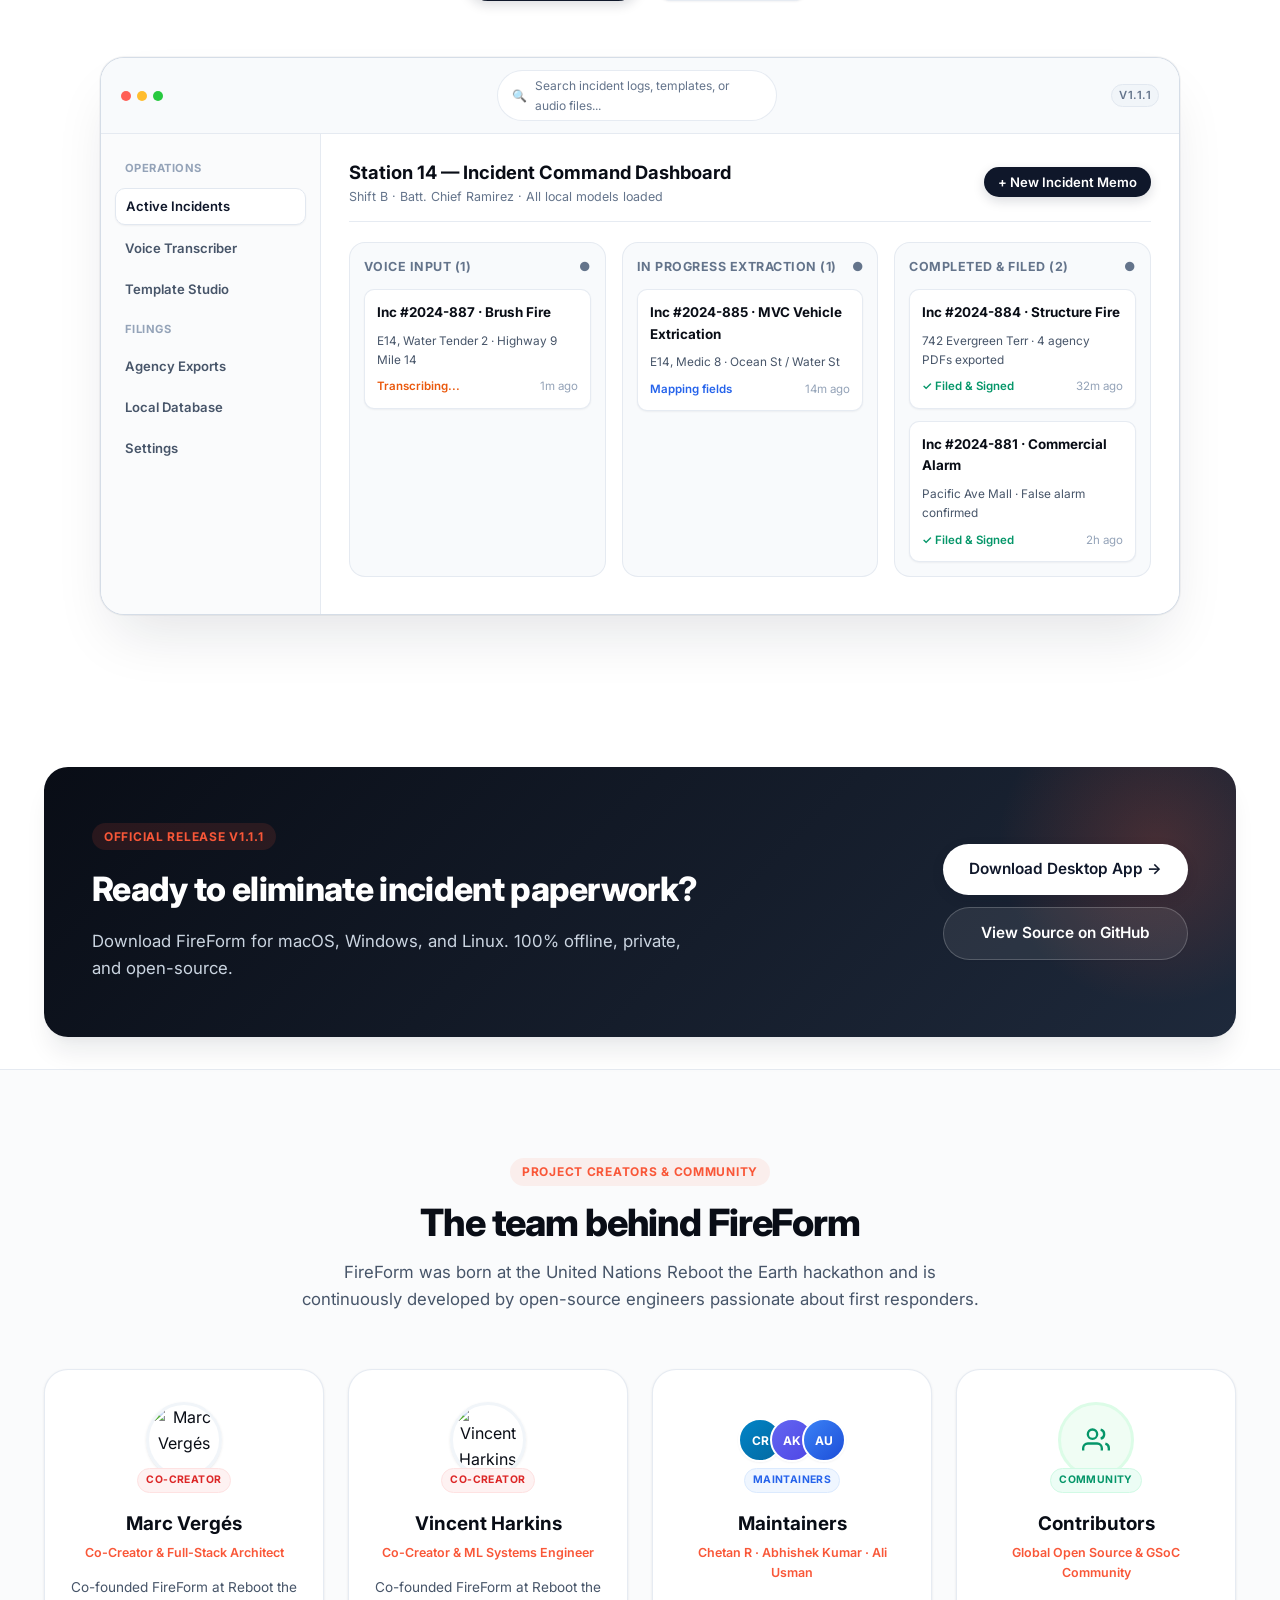
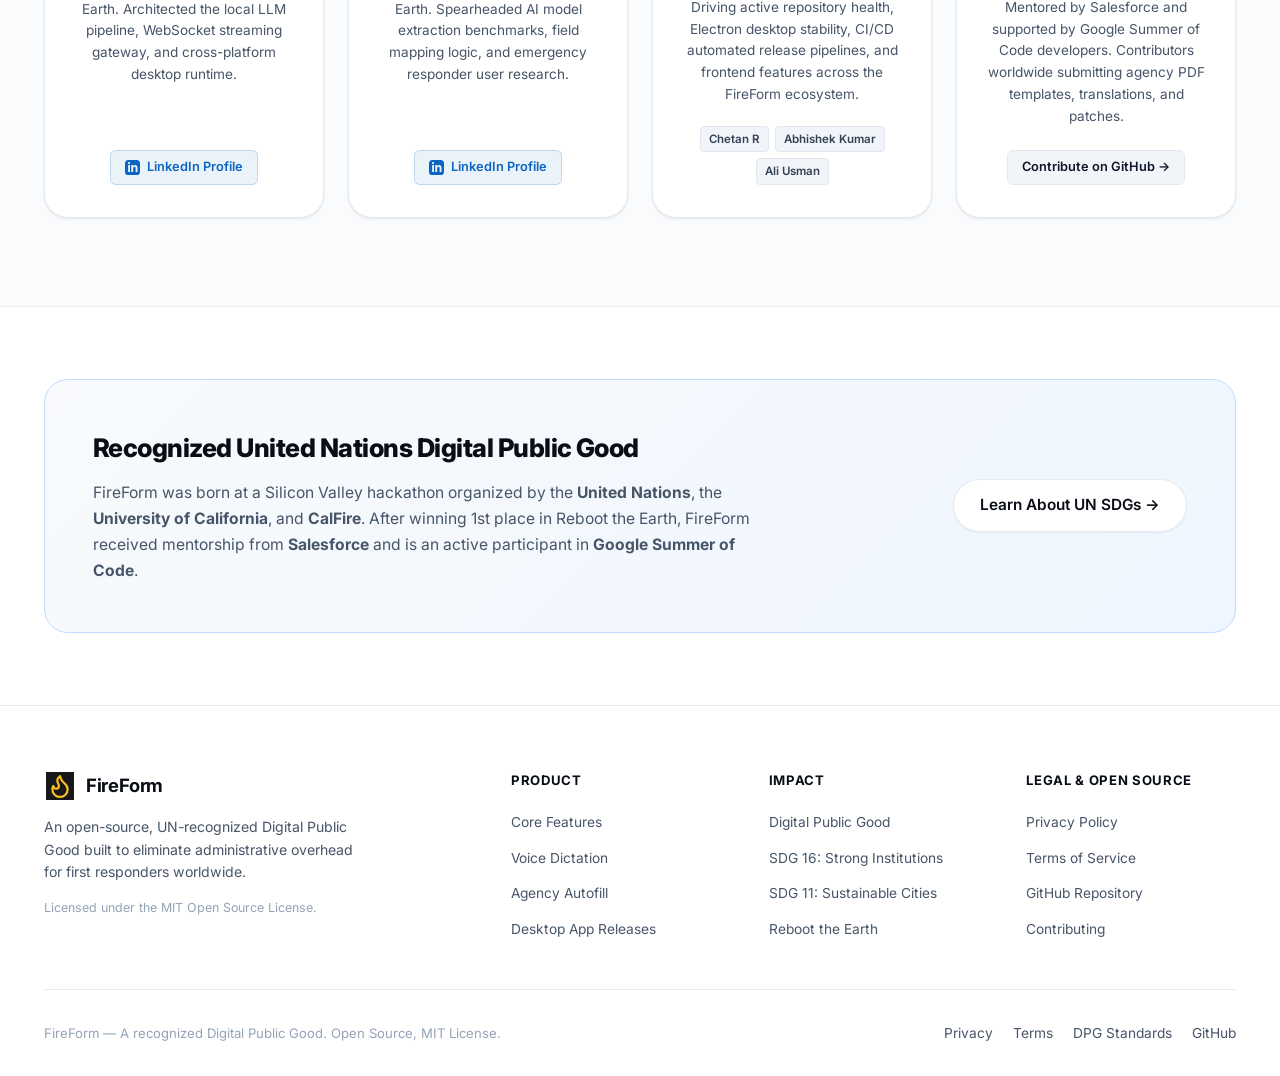
==== commit 71b96f30: "feat: add dedicated download page and creators/team section with profiles for Marc, Vincent, maintai" ====
--- a/index.html
+++ b/index.html
@@ -37,8 +37,9 @@
           <li><a href="#features" class="nav-link">Features</a></li>
           <li><a href="#how-it-works" class="nav-link">How It Works</a></li>
           <li><a href="#agencies" class="nav-link">Agencies</a></li>
-          <li><a href="dpg.html" class="nav-link">DPG & SDGs <span class="badge-new">UN</span></a></li>
-          <li><a href="#download" class="nav-link">Downloads</a></li>
+          <li><a href="#creators" class="nav-link">Team</a></li>
+          <li><a href="dpg.html" class="nav-link">DPG &amp; SDGs <span class="badge-new">UN</span></a></li>
+          <li><a href="download.html" class="nav-link">Downloads</a></li>
         </ul>
 
         <!-- Right Action CTAs -->
@@ -47,7 +48,7 @@
             class="btn btn-outline btn-sm">
             <span>GitHub</span>
           </a>
-          <a href="#download" class="btn btn-primary btn-sm">
+          <a href="download.html" class="btn btn-primary btn-sm">
             <span>Download v1.1.1</span>
           </a>
           <button class="mobile-toggle" aria-label="Toggle navigation menu">
@@ -85,7 +86,7 @@
           </p>
 
           <div class="hero-actions">
-            <a href="#download" class="btn btn-primary btn-lg">
+            <a href="download.html" class="btn btn-primary btn-lg">
               <span>Download Free</span>
             </a>
             <a href="dpg.html" class="btn btn-secondary btn-lg">
@@ -340,7 +341,7 @@
               <span>Preserves original audio timestamped to the incident log</span>
             </li>
           </ul>
-          <a href="#download" class="btn btn-primary">
+          <a href="download.html" class="btn btn-primary">
             <span>Try Desktop App Free</span>
           </a>
         </div>
@@ -580,7 +581,7 @@
             filing requirements.
           </p>
           <div style="display: flex; gap: 12px; margin-top: 24px;">
-            <a href="#download" class="btn btn-primary">Get Started Free</a>
+            <a href="download.html" class="btn btn-primary">Get Started Free</a>
             <a href="https://github.com/fireform-core/FireForm" target="_blank" rel="noopener noreferrer"
               class="btn btn-secondary">View Source Code</a>
           </div>
@@ -658,7 +659,7 @@
           Designed specifically for fast-paced shift work. Clean, distraction-free, and hyper-responsive.
         </p>
         <div style="display: flex; justify-content: center; gap: 12px; margin-top: 20px;">
-          <a href="#download" class="btn btn-primary">Download FireForm</a>
+          <a href="download.html" class="btn btn-primary">Download FireForm</a>
           <a href="https://github.com/fireform-core/FireForm" target="_blank" rel="noopener noreferrer"
             class="btn btn-secondary">Star on GitHub ⭐</a>
         </div>
@@ -782,57 +783,123 @@
     </div>
   </section>
 
-  <!-- Download FireForm Section -->
-  <section class="download-section-modern" id="download">
+  <!-- CTA Banner Section (Directs to Dedicated Download Page) -->
+  <section class="cta-banner-section">
+    <div class="container">
+      <div class="cta-banner-box">
+        <div class="cta-banner-content">
+          <span class="section-pill" style="background: rgba(249, 87, 56, 0.12); color: var(--color-accent-flame); margin-bottom: 12px;">Official Release v1.1.1</span>
+          <h2 class="cta-title">Ready to eliminate incident paperwork?</h2>
+          <p class="cta-subtitle">
+            Download FireForm for macOS, Windows, and Linux. 100% offline, private, and open-source.
+          </p>
+        </div>
+        <div class="cta-banner-actions">
+          <a href="download.html" class="btn btn-primary btn-lg">
+            <span>Download Desktop App →</span>
+          </a>
+          <a href="https://github.com/fireform-core/FireForm" target="_blank" rel="noopener noreferrer" class="btn btn-secondary btn-lg">
+            <span>View Source on GitHub</span>
+          </a>
+        </div>
+      </div>
+    </div>
+  </section>
+
+  <!-- Creators & Team Section -->
+  <section class="creators-section" id="creators">
     <div class="container">
       <div class="section-head">
-        <span class="section-pill">Official Release</span>
-        <h2 class="section-title">Download FireForm for your platform</h2>
+        <span class="section-pill">Project Creators &amp; Community</span>
+        <h2 class="section-title">The team behind FireForm</h2>
         <p class="section-subtitle">
-          Free and open-source. Runs locally on Apple Silicon, Intel, Windows, and Linux. No subscription or cloud
-          account required.
+          FireForm was born at the United Nations Reboot the Earth hackathon and is continuously developed by open-source engineers passionate about first responders.
         </p>
       </div>
 
-      <div class="download-cards-grid">
-        <!-- macOS -->
-        <div class="download-platform-card">
-          <div class="platform-icon-circle">🍎</div>
-          <div class="platform-name">macOS</div>
-          <div class="platform-specs">Universal DMG (Apple Silicon M-Series & Intel)</div>
-          <a href="https://github.com/fireform-core/fireform-frontend/releases/download/v1.1.1/FireForm-1.1.1-arm64.dmg"
-            class="btn btn-primary">
-            Download .dmg
+      <div class="creators-grid">
+        <!-- 1. Marc Vergés -->
+        <div class="creator-card">
+          <div class="creator-avatar-wrap">
+            <img src="https://avatars.githubusercontent.com/u/64635335" alt="Marc Vergés" class="creator-avatar">
+            <span class="creator-badge-role">Co-Creator</span>
+          </div>
+          <h3 class="creator-name">Marc Vergés</h3>
+          <div class="creator-role">Co-Creator &amp; Full-Stack Architect</div>
+          <p class="creator-bio">
+            Co-founded FireForm at Reboot the Earth. Architected the local LLM pipeline, WebSocket streaming gateway, and cross-platform desktop runtime.
+          </p>
+          <a href="https://www.linkedin.com/in/marc-verg%C3%A9s/" target="_blank" rel="noopener noreferrer" class="creator-linkedin-link">
+            <svg width="15" height="15" viewBox="0 0 24 24" fill="currentColor">
+              <path d="M19 0h-14c-2.761 0-5 2.239-5 5v14c0 2.761 2.239 5 5 5h14c2.762 0 5-2.239 5-5v-14c0-2.761-2.238-5-5-5zm-11 19h-3v-11h3v11zm-1.5-12.268c-.966 0-1.75-.79-1.75-1.764s.784-1.764 1.75-1.764 1.75.79 1.75 1.764-.783 1.764-1.75 1.764zm13.5 12.268h-3v-5.604c0-3.368-4-3.113-4 0v5.604h-3v-11h3v1.765c1.396-2.586 7-2.777 7 2.476v6.759z"/>
+            </svg>
+            <span>LinkedIn Profile</span>
           </a>
         </div>
 
-        <!-- Windows -->
-        <div class="download-platform-card">
-          <div class="platform-icon-circle">🪟</div>
-          <div class="platform-name">Windows</div>
-          <div class="platform-specs">Windows 10 / 11 64-bit Installer</div>
-          <a href="https://github.com/fireform-core/fireform-frontend/releases/download/v1.1.1/FireForm-Setup-1.1.1.exe"
-            class="btn btn-primary">
-            Download .exe
+        <!-- 2. Vincent Harkins -->
+        <div class="creator-card">
+          <div class="creator-avatar-wrap">
+            <img src="https://avatars.githubusercontent.com/u/105030530" alt="Vincent Harkins" class="creator-avatar">
+            <span class="creator-badge-role">Co-Creator</span>
+          </div>
+          <h3 class="creator-name">Vincent Harkins</h3>
+          <div class="creator-role">Co-Creator &amp; ML Systems Engineer</div>
+          <p class="creator-bio">
+            Co-founded FireForm at Reboot the Earth. Spearheaded AI model extraction benchmarks, field mapping logic, and emergency responder user research.
+          </p>
+          <a href="https://www.linkedin.com/in/vincent-harkins-060a4426b/" target="_blank" rel="noopener noreferrer" class="creator-linkedin-link">
+            <svg width="15" height="15" viewBox="0 0 24 24" fill="currentColor">
+              <path d="M19 0h-14c-2.761 0-5 2.239-5 5v14c0 2.761 2.239 5 5 5h14c2.762 0 5-2.239 5-5v-14c0-2.761-2.238-5-5-5zm-11 19h-3v-11h3v11zm-1.5-12.268c-.966 0-1.75-.79-1.75-1.764s.784-1.764 1.75-1.764 1.75.79 1.75 1.764-.783 1.764-1.75 1.764zm13.5 12.268h-3v-5.604c0-3.368-4-3.113-4 0v5.604h-3v-11h3v1.765c1.396-2.586 7-2.777 7 2.476v6.759z"/>
+            </svg>
+            <span>LinkedIn Profile</span>
           </a>
         </div>
 
-        <!-- Linux -->
-        <div class="download-platform-card">
-          <div class="platform-icon-circle">🐧</div>
-          <div class="platform-name">Linux</div>
-          <div class="platform-specs">Universal .AppImage & Debian Package</div>
-          <a href="https://github.com/fireform-core/fireform-frontend/releases/download/v1.1.1/FireForm-1.1.1.AppImage"
-            class="btn btn-primary">
-            Download .AppImage
+        <!-- 3. Maintainers -->
+        <div class="creator-card">
+          <div class="creator-avatar-wrap">
+            <div class="maintainers-avatar-stack">
+              <span class="m-avatar" title="Chetan R">CR</span>
+              <span class="m-avatar" title="Abhishek Kumar">AK</span>
+              <span class="m-avatar" title="Ali Usman">AU</span>
+            </div>
+            <span class="creator-badge-role badge-maintainer">Maintainers</span>
+          </div>
+          <h3 class="creator-name">Maintainers</h3>
+          <div class="creator-role">Chetan R · Abhishek Kumar · Ali Usman</div>
+          <p class="creator-bio">
+            Driving active repository health, Electron desktop stability, CI/CD automated release pipelines, and frontend features across the FireForm ecosystem.
+          </p>
+          <div class="maintainer-names-list">
+            <span class="maintainer-tag">Chetan R</span>
+            <span class="maintainer-tag">Abhishek Kumar</span>
+            <span class="maintainer-tag">Ali Usman</span>
+          </div>
+        </div>
+
+        <!-- 4. Contributors -->
+        <div class="creator-card">
+          <div class="creator-avatar-wrap">
+            <div class="contributors-icon-box">
+              <svg width="28" height="28" viewBox="0 0 24 24" fill="none" stroke="currentColor" stroke-width="2">
+                <path d="M17 21v-2a4 4 0 0 0-4-4H5a4 4 0 0 0-4 4v2"></path>
+                <circle cx="9" cy="7" r="4"></circle>
+                <path d="M23 21v-2a4 4 0 0 0-3-3.87"></path>
+                <path d="M16 3.13a4 4 0 0 1 0 7.75"></path>
+              </svg>
+            </div>
+            <span class="creator-badge-role badge-community">Community</span>
+          </div>
+          <h3 class="creator-name">Contributors</h3>
+          <div class="creator-role">Global Open Source &amp; GSoC Community</div>
+          <p class="creator-bio">
+            Mentored by Salesforce and supported by Google Summer of Code developers. Contributors worldwide submitting agency PDF templates, translations, and patches.
+          </p>
+          <a href="https://github.com/fireform-core/FireForm/blob/main/CONTRIBUTING.md" target="_blank" rel="noopener noreferrer" class="creator-linkedin-link creator-github-link">
+            <span>Contribute on GitHub →</span>
           </a>
         </div>
-      </div>
-
-      <div class="release-notes-banner">
-        Latest release: <strong>FireForm v1.1.1</strong> &nbsp;·&nbsp;
-        <a href="https://github.com/fireform-core/fireform-frontend/releases/tag/v1.1.1" target="_blank" rel="noopener noreferrer">View
-          Release Notes &amp; Checksums →</a>
       </div>
     </div>
   </section>
@@ -887,7 +954,7 @@
             <li><a href="#features" class="footer-nav-link">Core Features</a></li>
             <li><a href="#how-it-works" class="footer-nav-link">Voice Dictation</a></li>
             <li><a href="#agencies" class="footer-nav-link">Agency Autofill</a></li>
-            <li><a href="#download" class="footer-nav-link">Desktop App Releases</a></li>
+            <li><a href="download.html" class="footer-nav-link">Desktop App Releases</a></li>
           </ul>
         </div>
 
--- a/styles.css
+++ b/styles.css
@@ -2234,3 +2234,435 @@
     gap: 14px;
   }
 }
+
+/* ==========================================================================
+   CTA Banner Section (Navigates to dedicated download page)
+   ========================================================================== */
+
+.cta-banner-section {
+  padding: 64px 0 32px;
+  background: #ffffff;
+}
+
+.cta-banner-box {
+  background: linear-gradient(135deg, #090d16 0%, #1e293b 100%);
+  border-radius: var(--radius-xl);
+  padding: 56px 48px;
+  display: flex;
+  align-items: center;
+  justify-content: space-between;
+  gap: 36px;
+  box-shadow: var(--shadow-xl);
+  color: #ffffff;
+  position: relative;
+  overflow: hidden;
+}
+
+.cta-banner-box::before {
+  content: "";
+  position: absolute;
+  top: -80px;
+  right: -80px;
+  width: 320px;
+  height: 320px;
+  background: radial-gradient(circle, rgba(249, 87, 56, 0.2) 0%, transparent 70%);
+  border-radius: 50%;
+  pointer-events: none;
+}
+
+.cta-banner-content {
+  max-width: 620px;
+  position: relative;
+  z-index: 2;
+}
+
+.cta-title {
+  font-size: 2.1rem;
+  font-weight: 800;
+  letter-spacing: -0.02em;
+  margin-bottom: 12px;
+  color: #ffffff;
+}
+
+.cta-subtitle {
+  font-size: 1.05rem;
+  color: #cbd5e1;
+  line-height: 1.6;
+}
+
+.cta-banner-actions {
+  display: flex;
+  flex-direction: column;
+  gap: 12px;
+  flex-shrink: 0;
+  position: relative;
+  z-index: 2;
+}
+
+.cta-banner-actions .btn-primary {
+  background: #ffffff;
+  color: #0f172a;
+  border-color: #ffffff;
+}
+
+.cta-banner-actions .btn-primary:hover {
+  background: #f1f5f9;
+  color: #000000;
+}
+
+.cta-banner-actions .btn-secondary {
+  background: rgba(255, 255, 255, 0.08);
+  color: #ffffff;
+  border-color: rgba(255, 255, 255, 0.2);
+}
+
+.cta-banner-actions .btn-secondary:hover {
+  background: rgba(255, 255, 255, 0.16);
+  border-color: rgba(255, 255, 255, 0.35);
+}
+
+/* ==========================================================================
+   Creators & Team Section
+   ========================================================================== */
+
+.creators-section {
+  padding: 88px 0;
+  background: #fafbfc;
+  border-top: 1px solid var(--border-light);
+}
+
+.creators-grid {
+  display: grid;
+  grid-template-columns: repeat(4, 1fr);
+  gap: 24px;
+}
+
+.creator-card {
+  background: #ffffff;
+  border: 1px solid var(--border-light);
+  border-radius: var(--radius-xl);
+  padding: 32px 24px;
+  display: flex;
+  flex-direction: column;
+  align-items: center;
+  text-align: center;
+  box-shadow: var(--shadow-sm);
+  transition: all 0.25s ease;
+  position: relative;
+}
+
+.creator-card:hover {
+  transform: translateY(-4px);
+  border-color: var(--border-hover);
+  box-shadow: var(--shadow-card-hover);
+}
+
+.creator-avatar-wrap {
+  position: relative;
+  margin-bottom: 16px;
+  display: flex;
+  flex-direction: column;
+  align-items: center;
+}
+
+.creator-avatar {
+  width: 76px;
+  height: 76px;
+  border-radius: 50%;
+  object-fit: cover;
+  border: 3px solid #f1f5f9;
+  box-shadow: var(--shadow-sm);
+}
+
+.creator-badge-role {
+  font-size: 0.65rem;
+  font-weight: 700;
+  text-transform: uppercase;
+  letter-spacing: 0.04em;
+  padding: 3px 8px;
+  border-radius: 9999px;
+  background: #fef2f2;
+  color: #dc2626;
+  border: 1px solid #fee2e2;
+  margin-top: -10px;
+  position: relative;
+  z-index: 2;
+}
+
+.creator-badge-role.badge-maintainer {
+  background: #eff6ff;
+  color: #2563eb;
+  border-color: #dbeafe;
+}
+
+.creator-badge-role.badge-community {
+  background: #ecfdf5;
+  color: #059669;
+  border-color: #d1fae5;
+}
+
+.creator-name {
+  font-size: 1.18rem;
+  font-weight: 700;
+  color: var(--text-primary);
+  margin-bottom: 4px;
+}
+
+.creator-role {
+  font-size: 0.78rem;
+  font-weight: 600;
+  color: var(--color-accent-flame);
+  margin-bottom: 14px;
+}
+
+.creator-bio {
+  font-size: 0.85rem;
+  line-height: 1.6;
+  color: var(--text-secondary);
+  margin-bottom: 20px;
+  flex-grow: 1;
+}
+
+.creator-linkedin-link {
+  display: inline-flex;
+  align-items: center;
+  gap: 7px;
+  font-size: 0.8rem;
+  font-weight: 600;
+  color: #0a66c2;
+  background: rgba(10, 102, 194, 0.08);
+  border: 1px solid rgba(10, 102, 194, 0.2);
+  padding: 6px 14px;
+  border-radius: 6px;
+  transition: all 0.2s ease;
+}
+
+.creator-linkedin-link:hover {
+  background: #0a66c2;
+  color: #ffffff;
+  border-color: #0a66c2;
+}
+
+.creator-github-link {
+  color: #0f172a;
+  background: #f1f5f9;
+  border-color: #e2e8f0;
+}
+
+.creator-github-link:hover {
+  background: #0f172a;
+  color: #ffffff;
+  border-color: #0f172a;
+}
+
+/* Maintainer avatar stack */
+.maintainers-avatar-stack {
+  display: flex;
+  align-items: center;
+  justify-content: center;
+  height: 76px;
+}
+
+.m-avatar {
+  width: 44px;
+  height: 44px;
+  border-radius: 50%;
+  background: linear-gradient(135deg, #3b82f6, #1d4ed8);
+  color: #ffffff;
+  font-size: 0.75rem;
+  font-weight: 700;
+  display: flex;
+  align-items: center;
+  justify-content: center;
+  border: 2px solid #ffffff;
+  margin-left: -12px;
+  box-shadow: var(--shadow-xs);
+}
+
+.m-avatar:first-child {
+  margin-left: 0;
+  background: linear-gradient(135deg, #0284c7, #0369a1);
+}
+
+.m-avatar:nth-child(2) {
+  background: linear-gradient(135deg, #6366f1, #4f46e5);
+}
+
+.maintainer-names-list {
+  display: flex;
+  flex-wrap: wrap;
+  gap: 6px;
+  justify-content: center;
+  margin-top: auto;
+}
+
+.maintainer-tag {
+  font-size: 0.72rem;
+  font-weight: 600;
+  color: #334155;
+  background: #f1f5f9;
+  border: 1px solid #e2e8f0;
+  padding: 3px 8px;
+  border-radius: 4px;
+}
+
+.contributors-icon-box {
+  width: 76px;
+  height: 76px;
+  border-radius: 50%;
+  background: #f0fdf4;
+  border: 3px solid #dcfce7;
+  color: #059669;
+  display: flex;
+  align-items: center;
+  justify-content: center;
+}
+
+/* ==========================================================================
+   Dedicated Download Page Specific Styles
+   ========================================================================== */
+
+.download-page-section {
+  padding: 48px 0 64px;
+  background: #ffffff;
+}
+
+.download-details-section {
+  padding: 64px 0 96px;
+  background: #fafbfc;
+  border-top: 1px solid var(--border-light);
+}
+
+.download-card-featured {
+  border-color: #0f172a;
+  box-shadow: var(--shadow-md);
+  position: relative;
+}
+
+.platform-badge-pill {
+  font-size: 0.65rem;
+  font-weight: 700;
+  text-transform: uppercase;
+  color: #059669;
+  background: #ecfdf5;
+  border: 1px solid #d1fae5;
+  padding: 2px 8px;
+  border-radius: 9999px;
+  margin-bottom: 12px;
+}
+
+.download-feature-list {
+  list-style: none;
+  width: 100%;
+  text-align: left;
+  margin: 18px 0 24px;
+  display: flex;
+  flex-direction: column;
+  gap: 8px;
+  font-size: 0.82rem;
+  color: var(--text-secondary);
+}
+
+.download-feature-list li {
+  display: flex;
+  align-items: center;
+  gap: 6px;
+}
+
+.btn-block {
+  width: 100%;
+}
+
+.download-subnote {
+  font-size: 0.72rem;
+  color: var(--text-muted);
+  margin-top: 10px;
+  font-family: var(--font-mono);
+}
+
+.specs-grid {
+  display: grid;
+  grid-template-columns: repeat(4, 1fr);
+  gap: 20px;
+}
+
+.spec-card {
+  background: #ffffff;
+  border: 1px solid var(--border-light);
+  border-radius: 12px;
+  padding: 22px 18px;
+  box-shadow: var(--shadow-xs);
+}
+
+.spec-icon {
+  font-size: 1.4rem;
+  margin-bottom: 8px;
+}
+
+.spec-title {
+  font-size: 0.75rem;
+  text-transform: uppercase;
+  letter-spacing: 0.05em;
+  font-weight: 700;
+  color: var(--text-muted);
+  margin-bottom: 4px;
+}
+
+.spec-val {
+  font-size: 0.95rem;
+  font-weight: 700;
+  color: var(--text-primary);
+  margin-bottom: 6px;
+}
+
+.spec-desc {
+  font-size: 0.76rem;
+  line-height: 1.5;
+  color: var(--text-secondary);
+}
+
+/* ==========================================================================
+   Responsive Rules for Creators & CTA
+   ========================================================================== */
+
+@media (max-width: 1024px) {
+  .creators-grid {
+    grid-template-columns: repeat(2, 1fr);
+  }
+
+  .specs-grid {
+    grid-template-columns: repeat(2, 1fr);
+  }
+
+  .cta-banner-box {
+    flex-direction: column;
+    text-align: center;
+    padding: 40px 24px;
+  }
+
+  .cta-banner-content {
+    max-width: 100%;
+  }
+
+  .cta-banner-actions {
+    width: 100%;
+  }
+
+  .cta-banner-actions .btn {
+    width: 100%;
+  }
+}
+
+@media (max-width: 640px) {
+  .creators-grid {
+    grid-template-columns: 1fr;
+  }
+
+  .specs-grid {
+    grid-template-columns: 1fr;
+  }
+
+  .cta-title {
+    font-size: 1.6rem;
+  }
+}
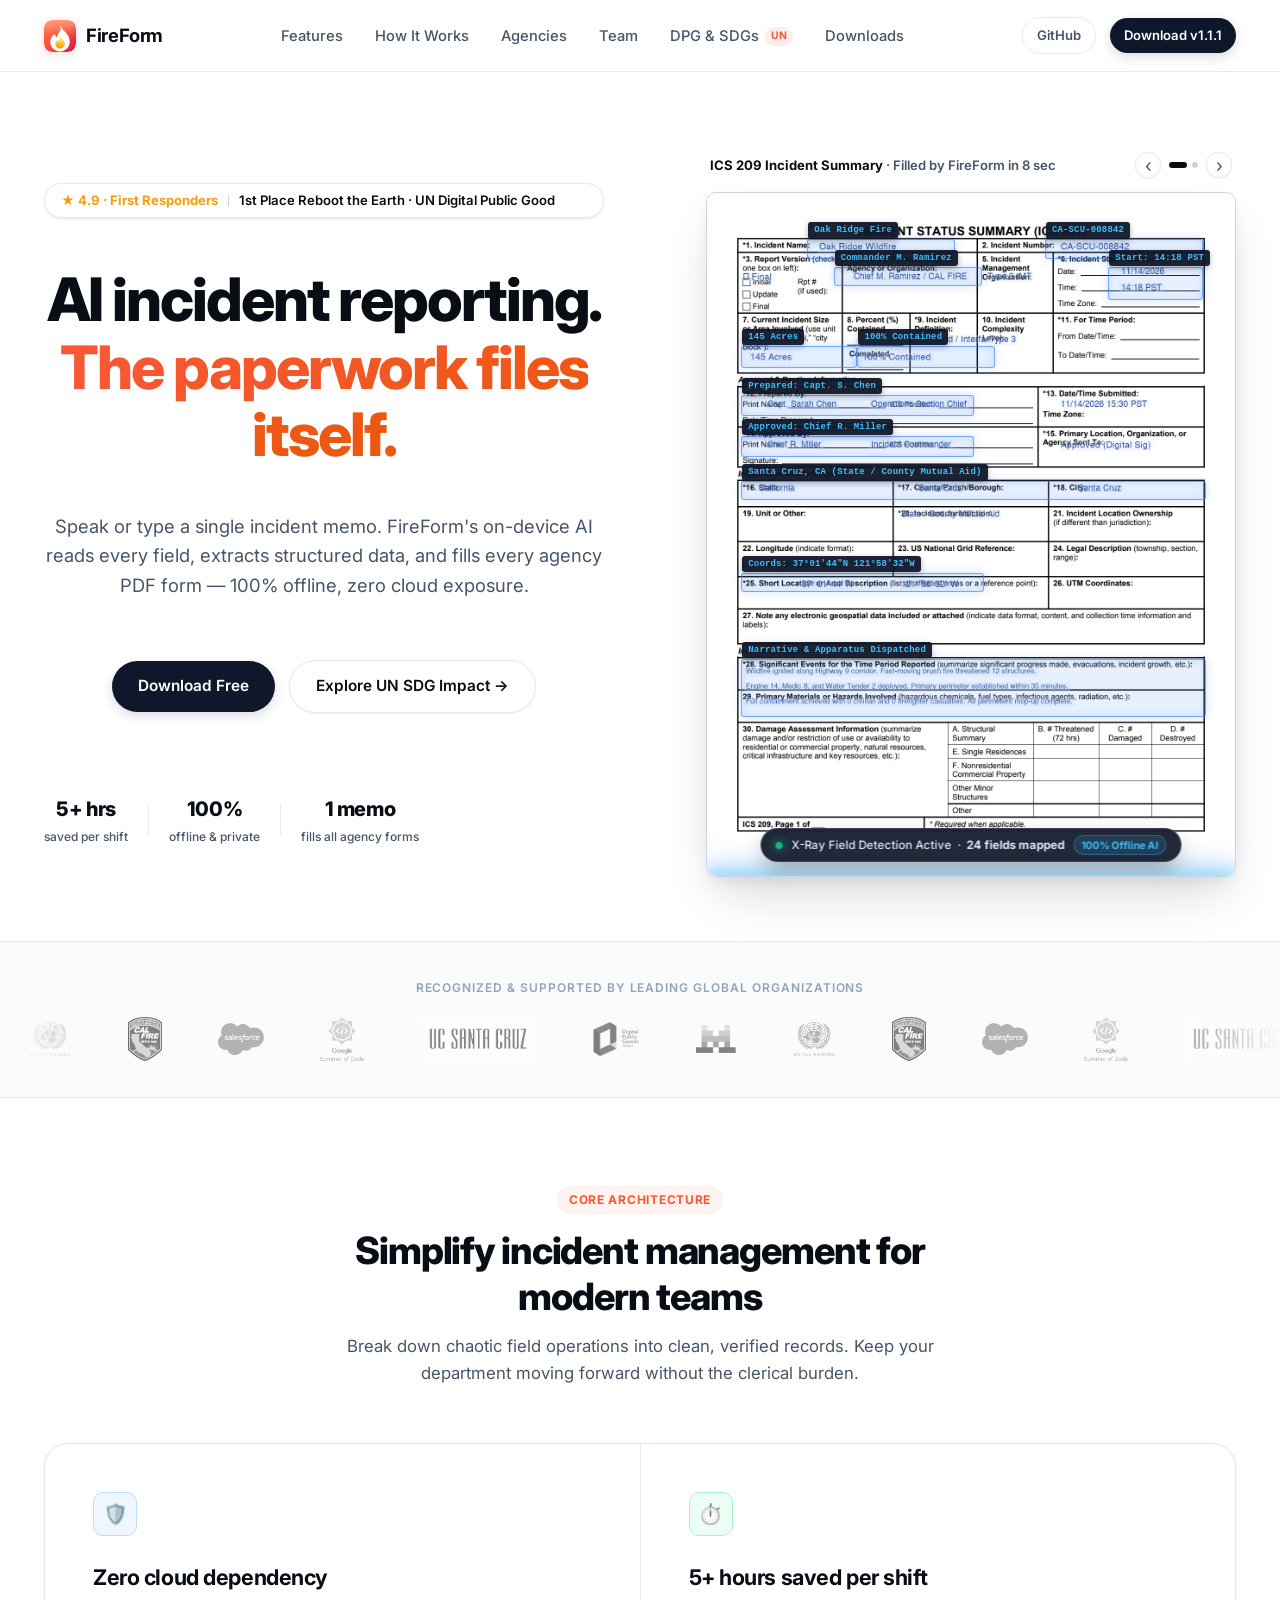
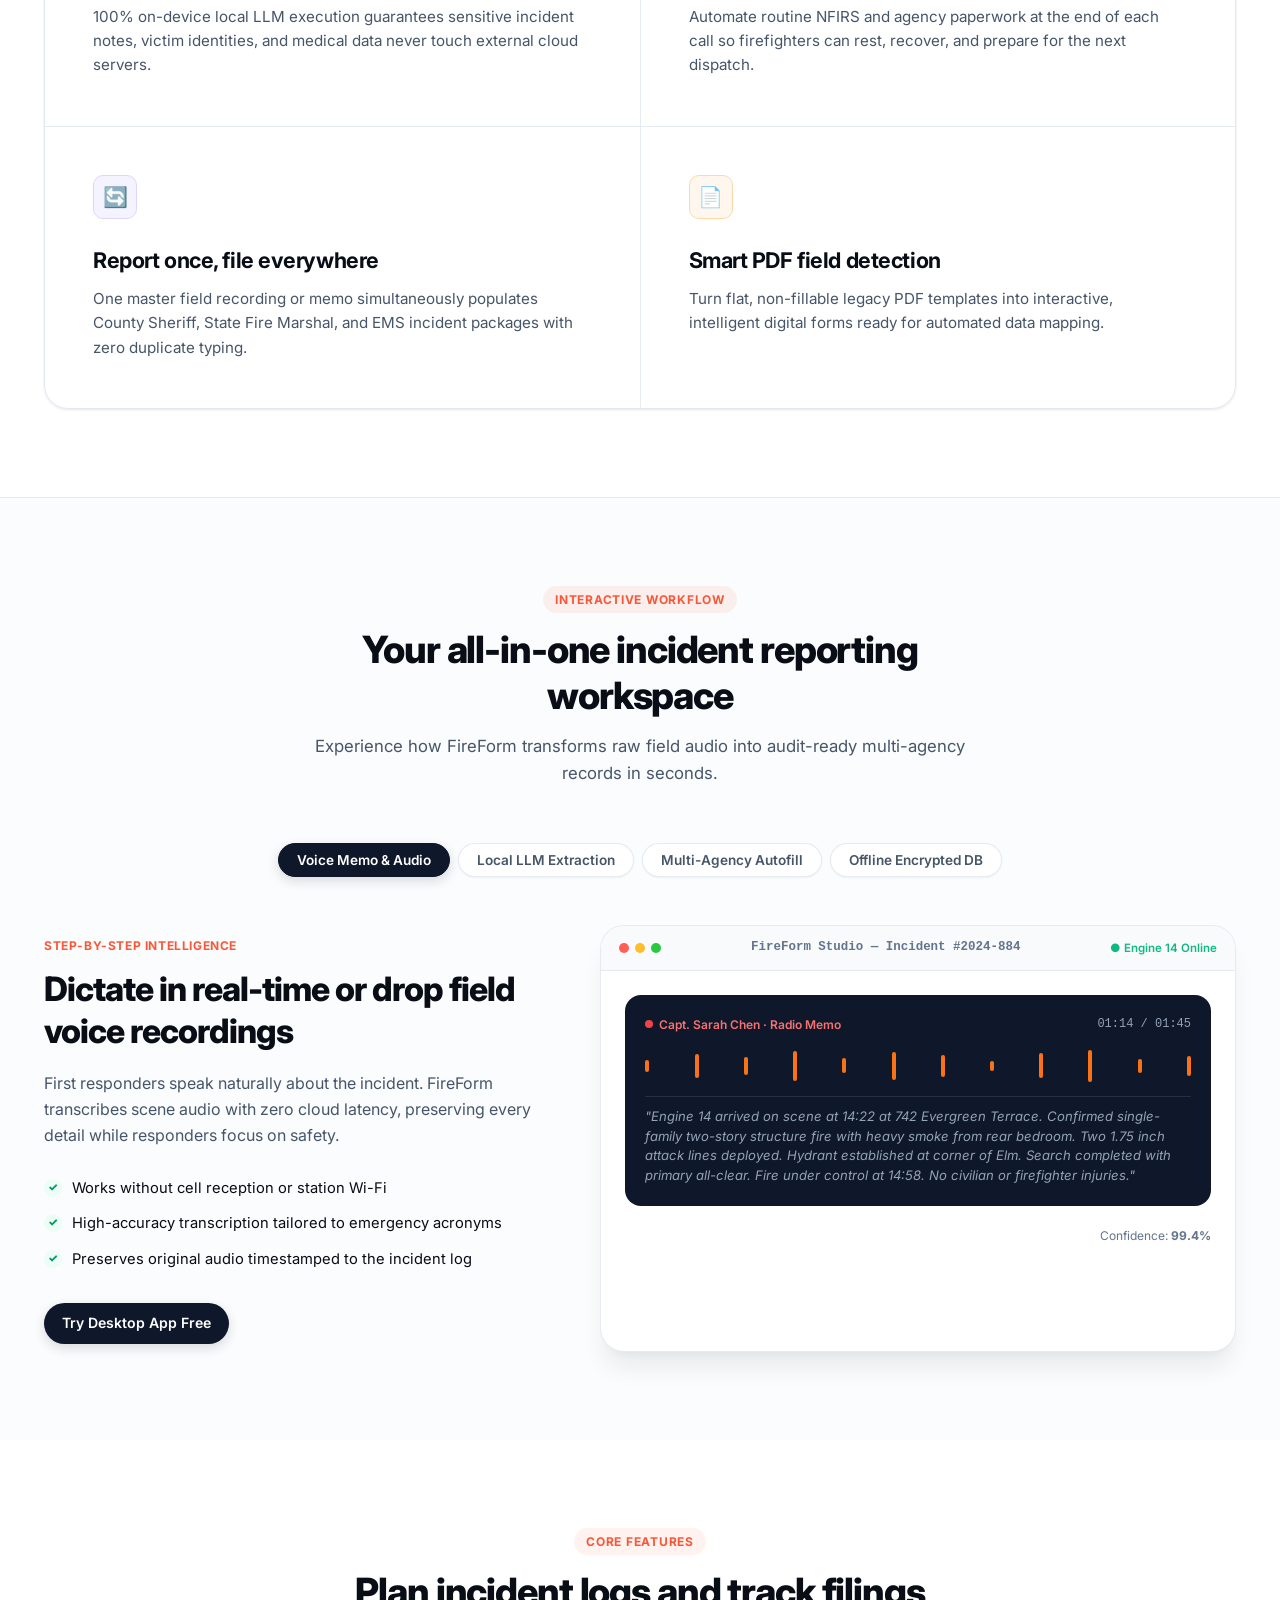
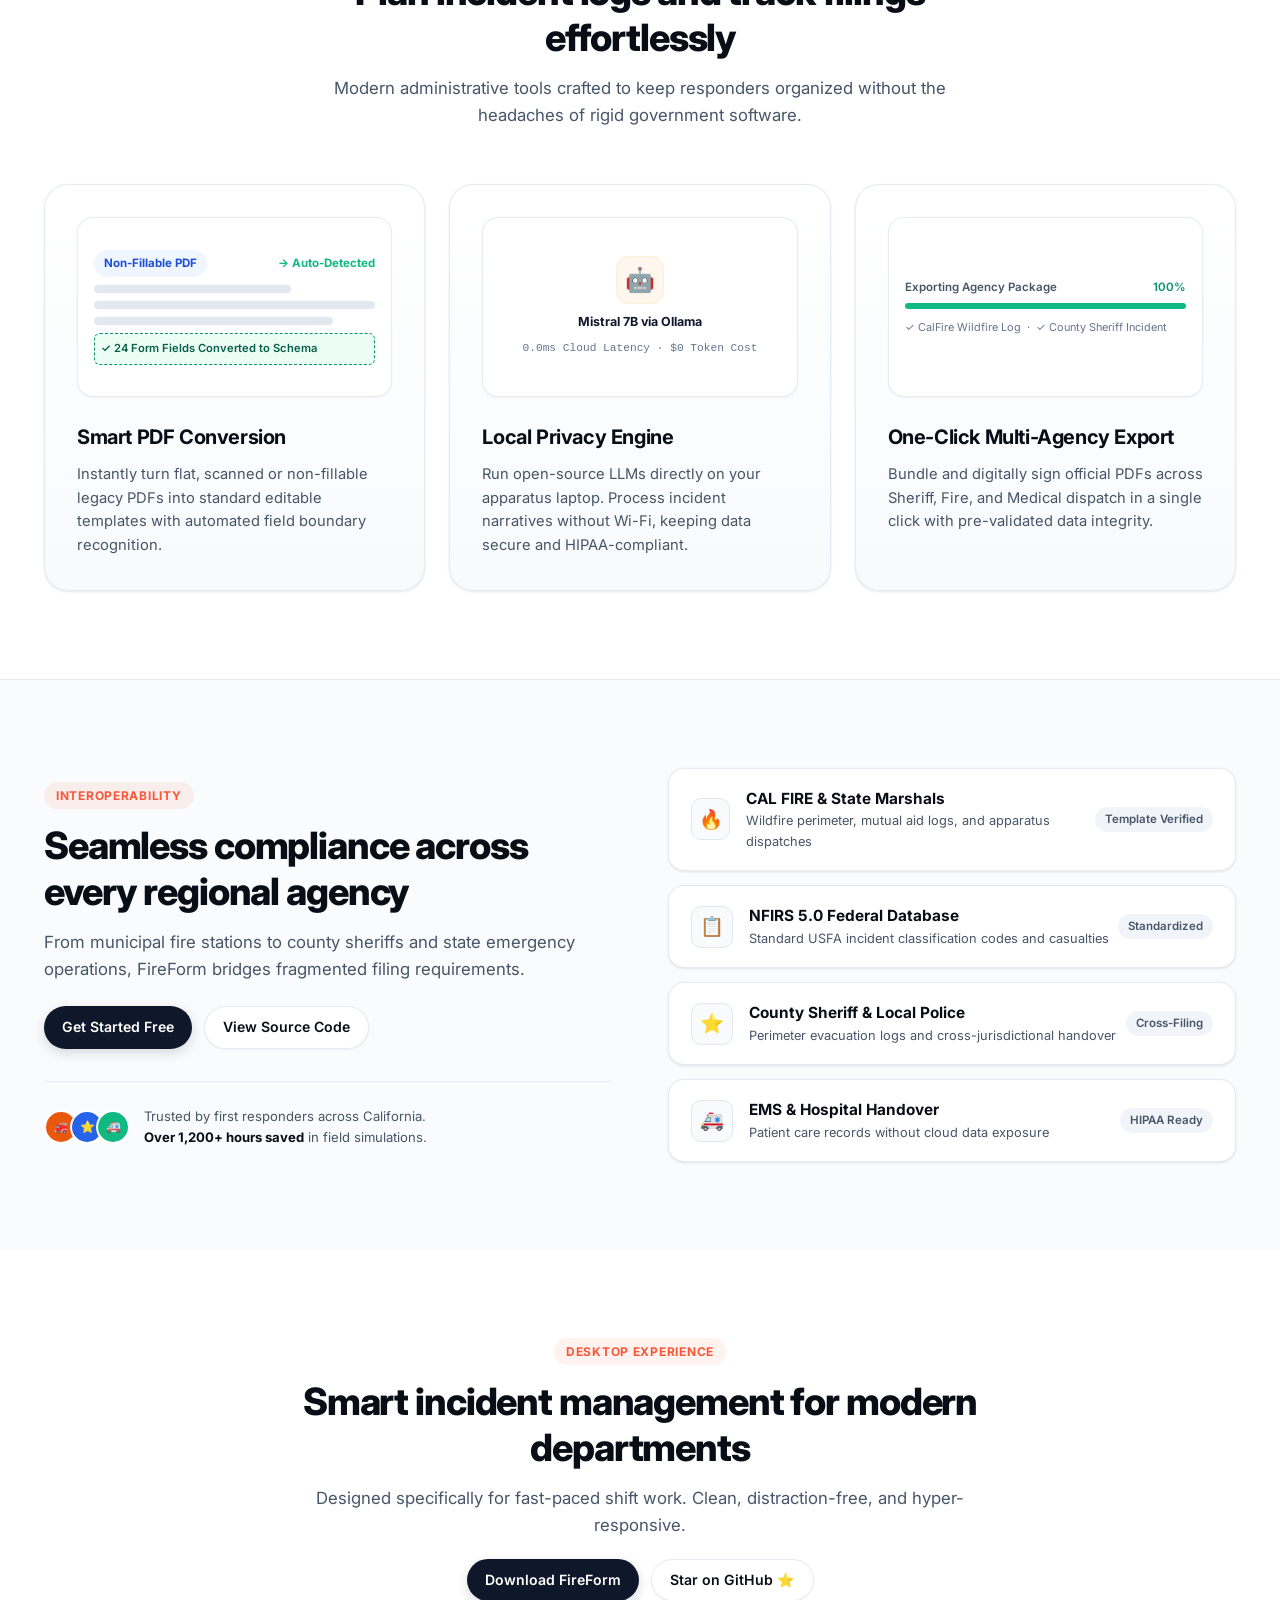
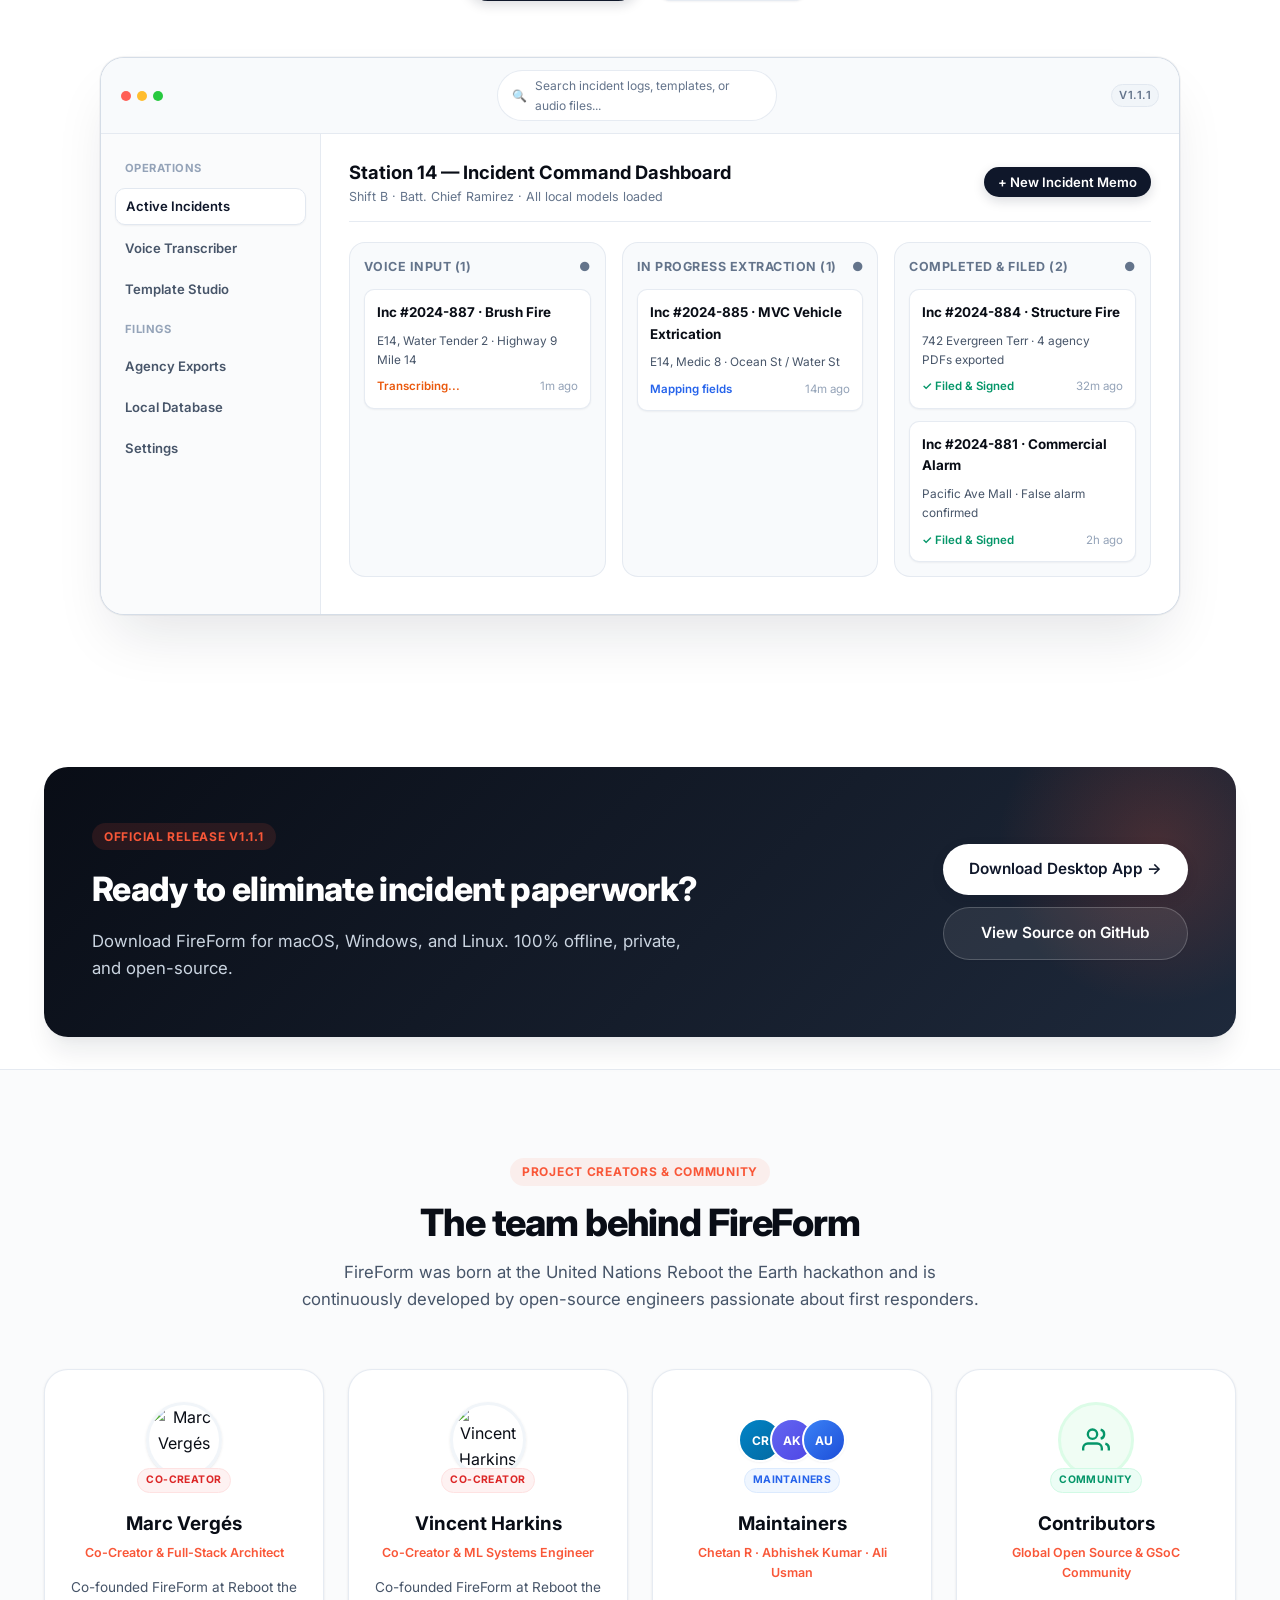
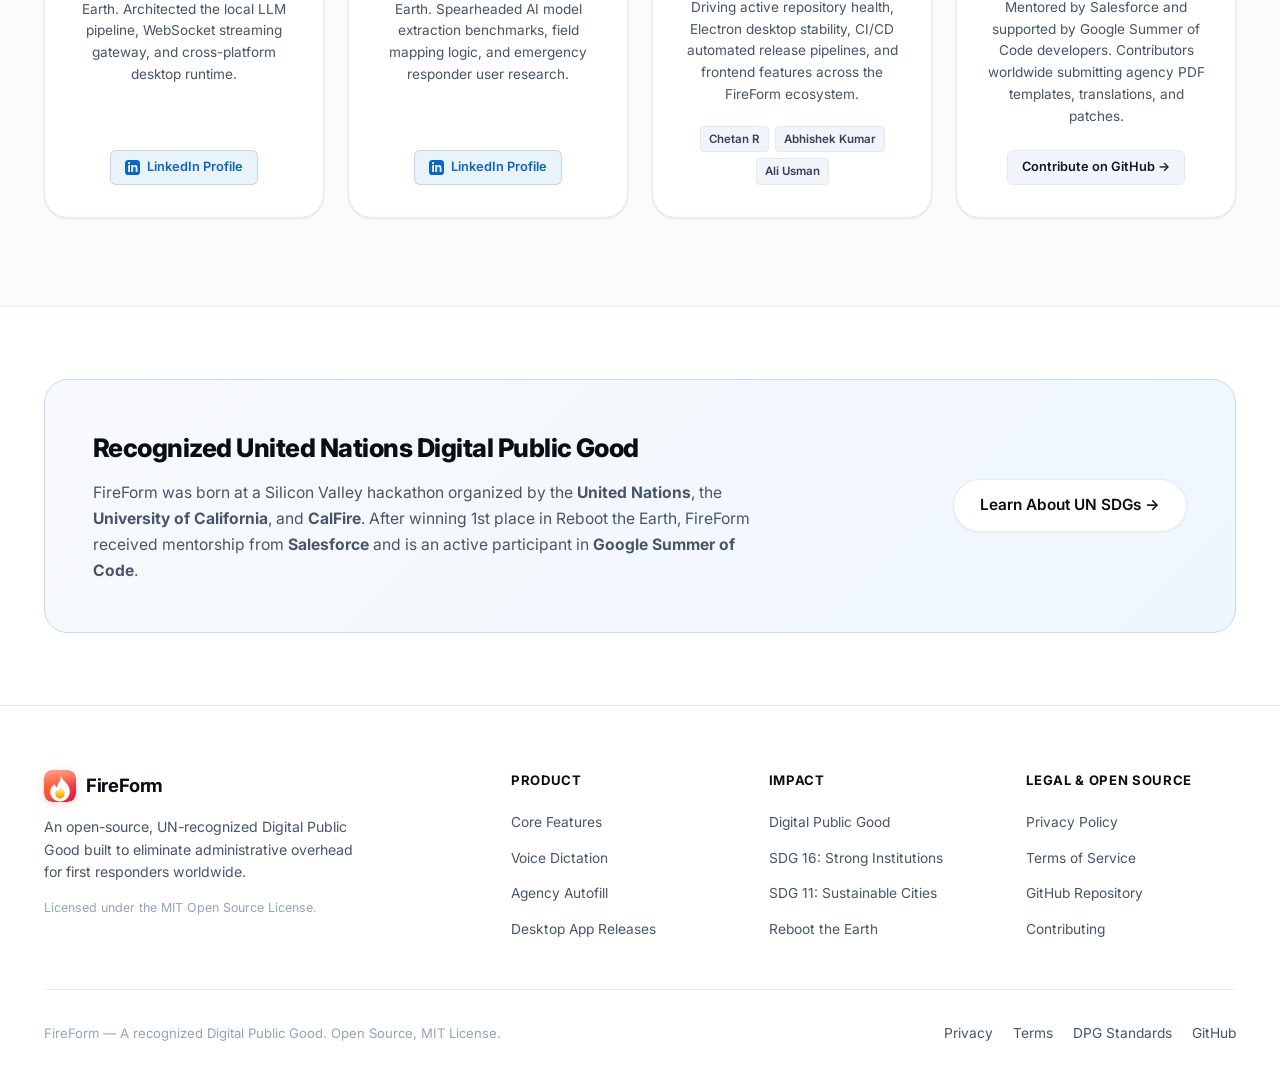
==== commit dde448eb: "style: remove UN DPG tag from navbar and update logo to modern rounded fire gradient without black b" ====
--- a/index.html
+++ b/index.html
@@ -29,7 +29,7 @@
             <img src="assets/logo.svg" alt="FireForm Logo" width="30" height="30">
           </div>
           <span>FireForm</span>
-          <span class="brand-tag">UN DPG</span>
+          
         </a>
 
         <!-- Center Nav Items -->
--- a/styles.css
+++ b/styles.css
@@ -180,9 +180,19 @@
 .brand-icon-box {
   width: 32px;
   height: 32px;
+  border-radius: 8px;
   display: flex;
   align-items: center;
   justify-content: center;
+  overflow: hidden;
+  box-shadow: 0 2px 8px rgba(249, 87, 56, 0.22);
+}
+
+.brand-icon-box img {
+  width: 100%;
+  height: 100%;
+  border-radius: 8px;
+  display: block;
 }
 
 .brand-tag {
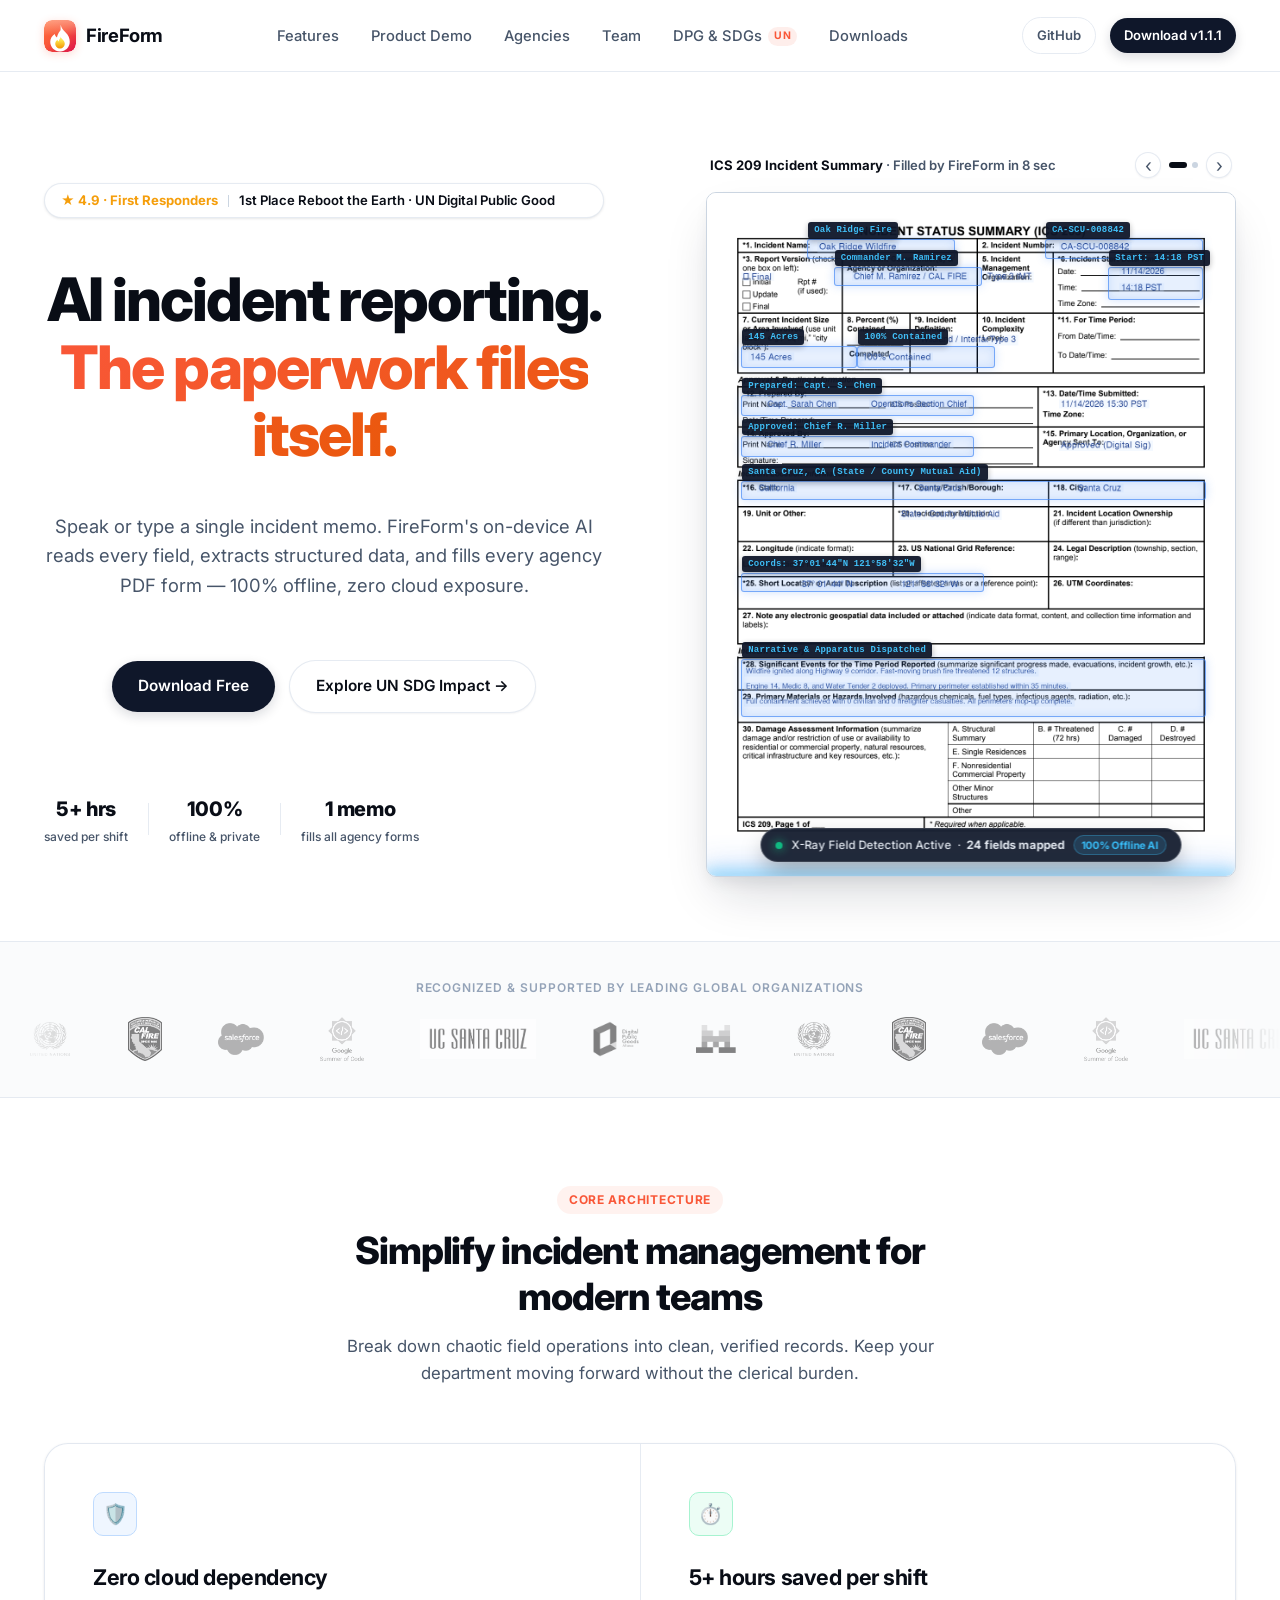
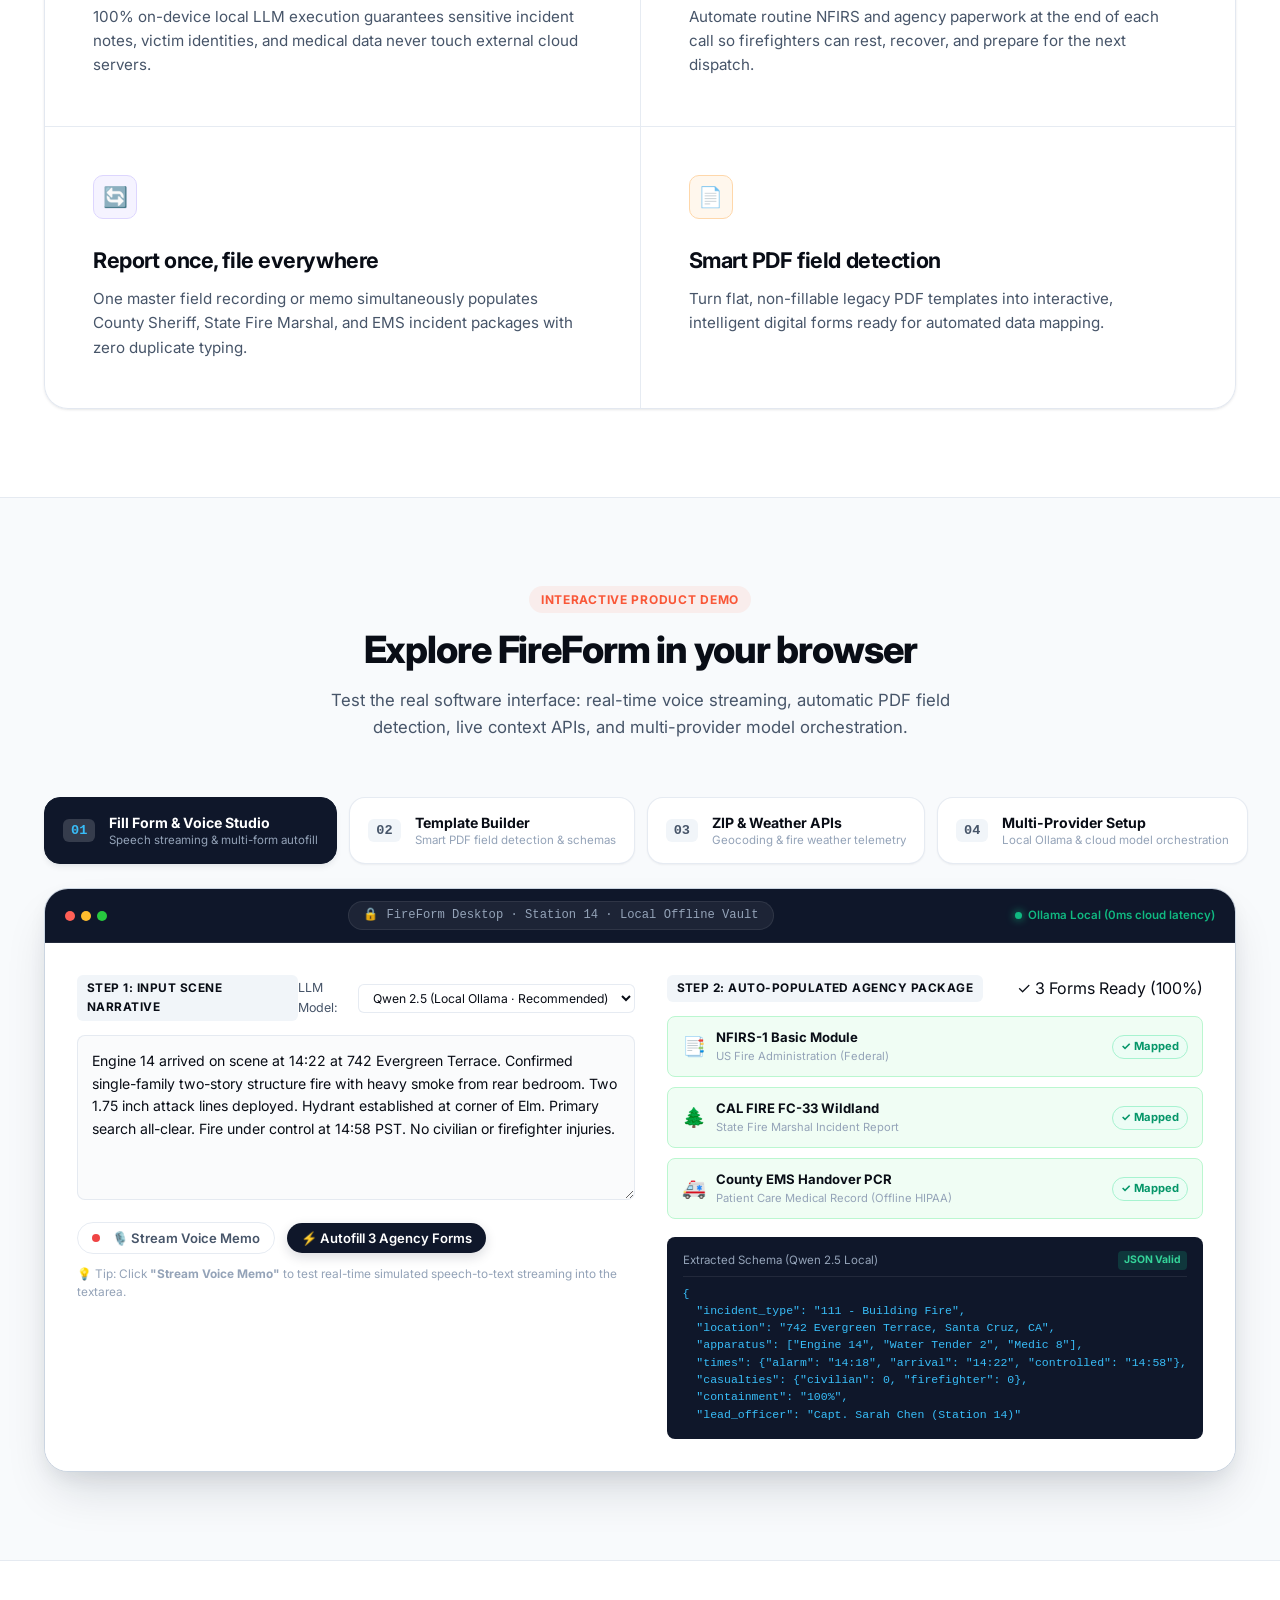
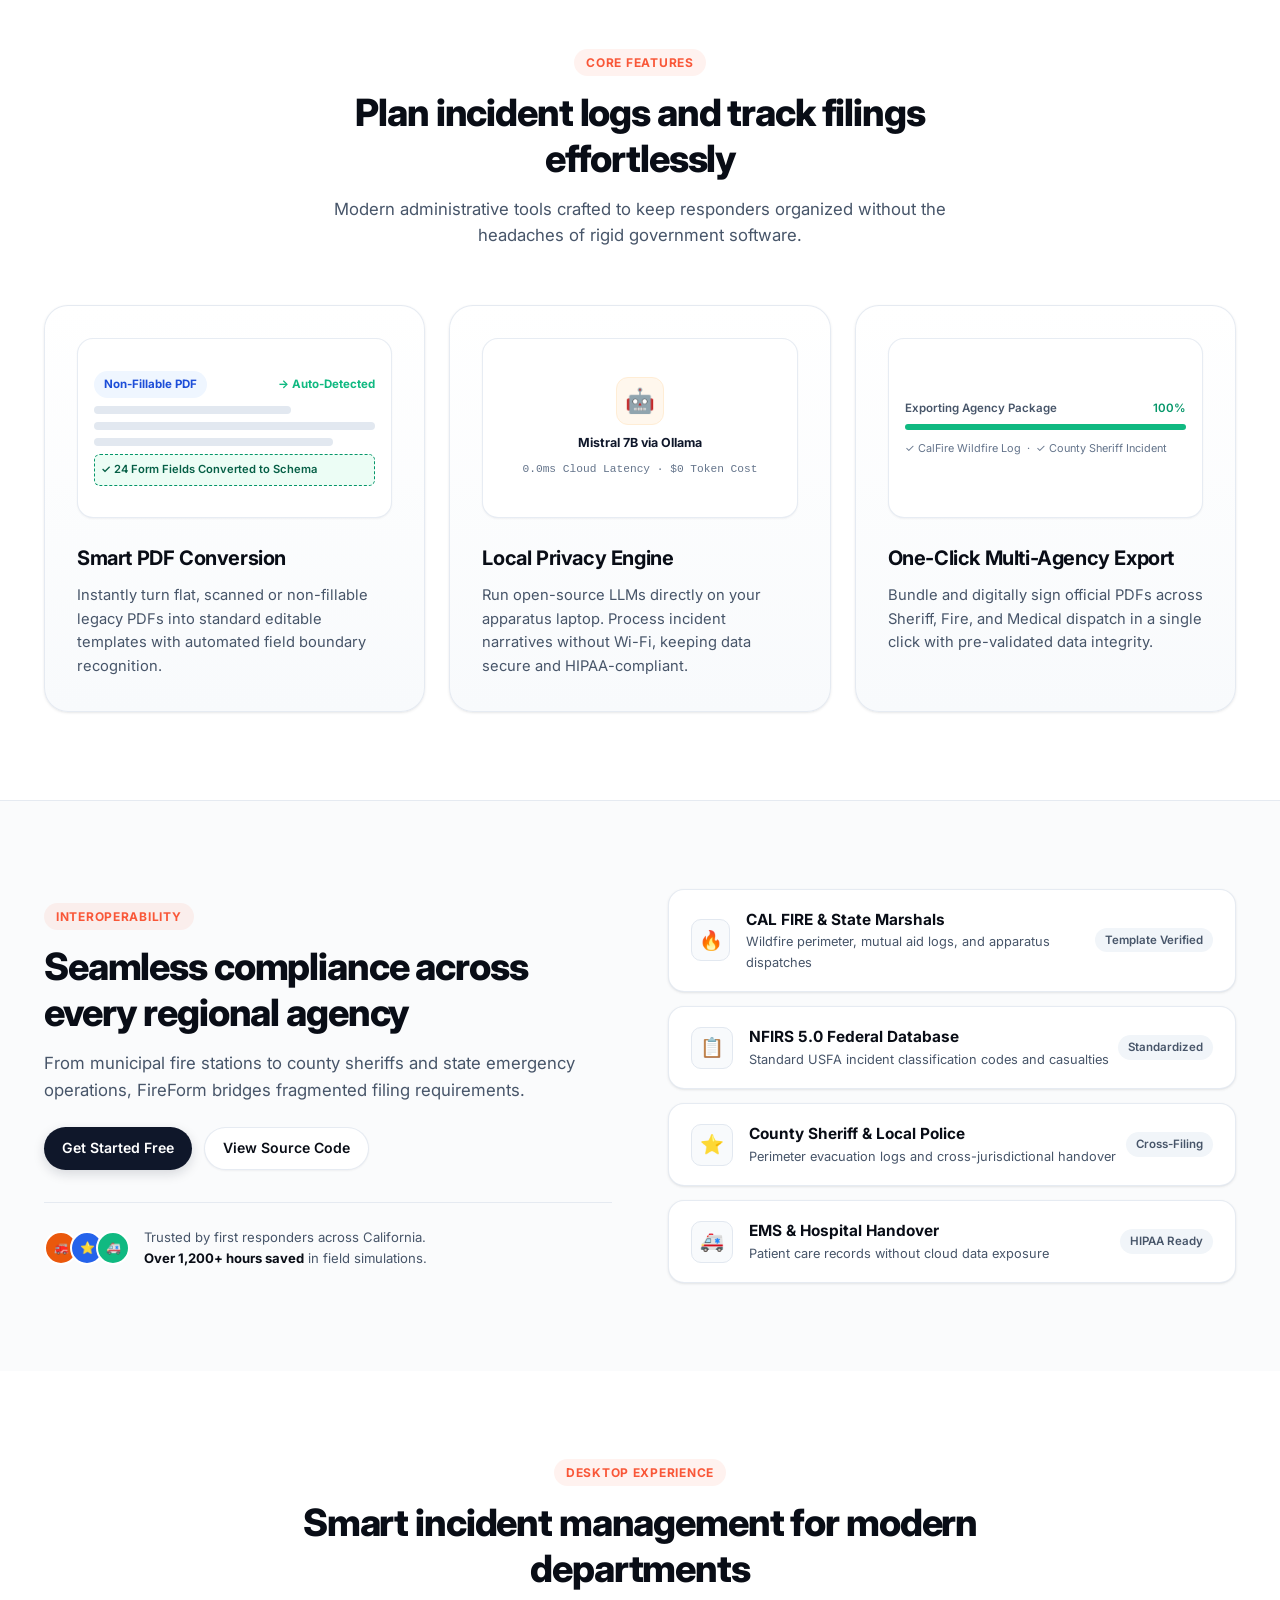
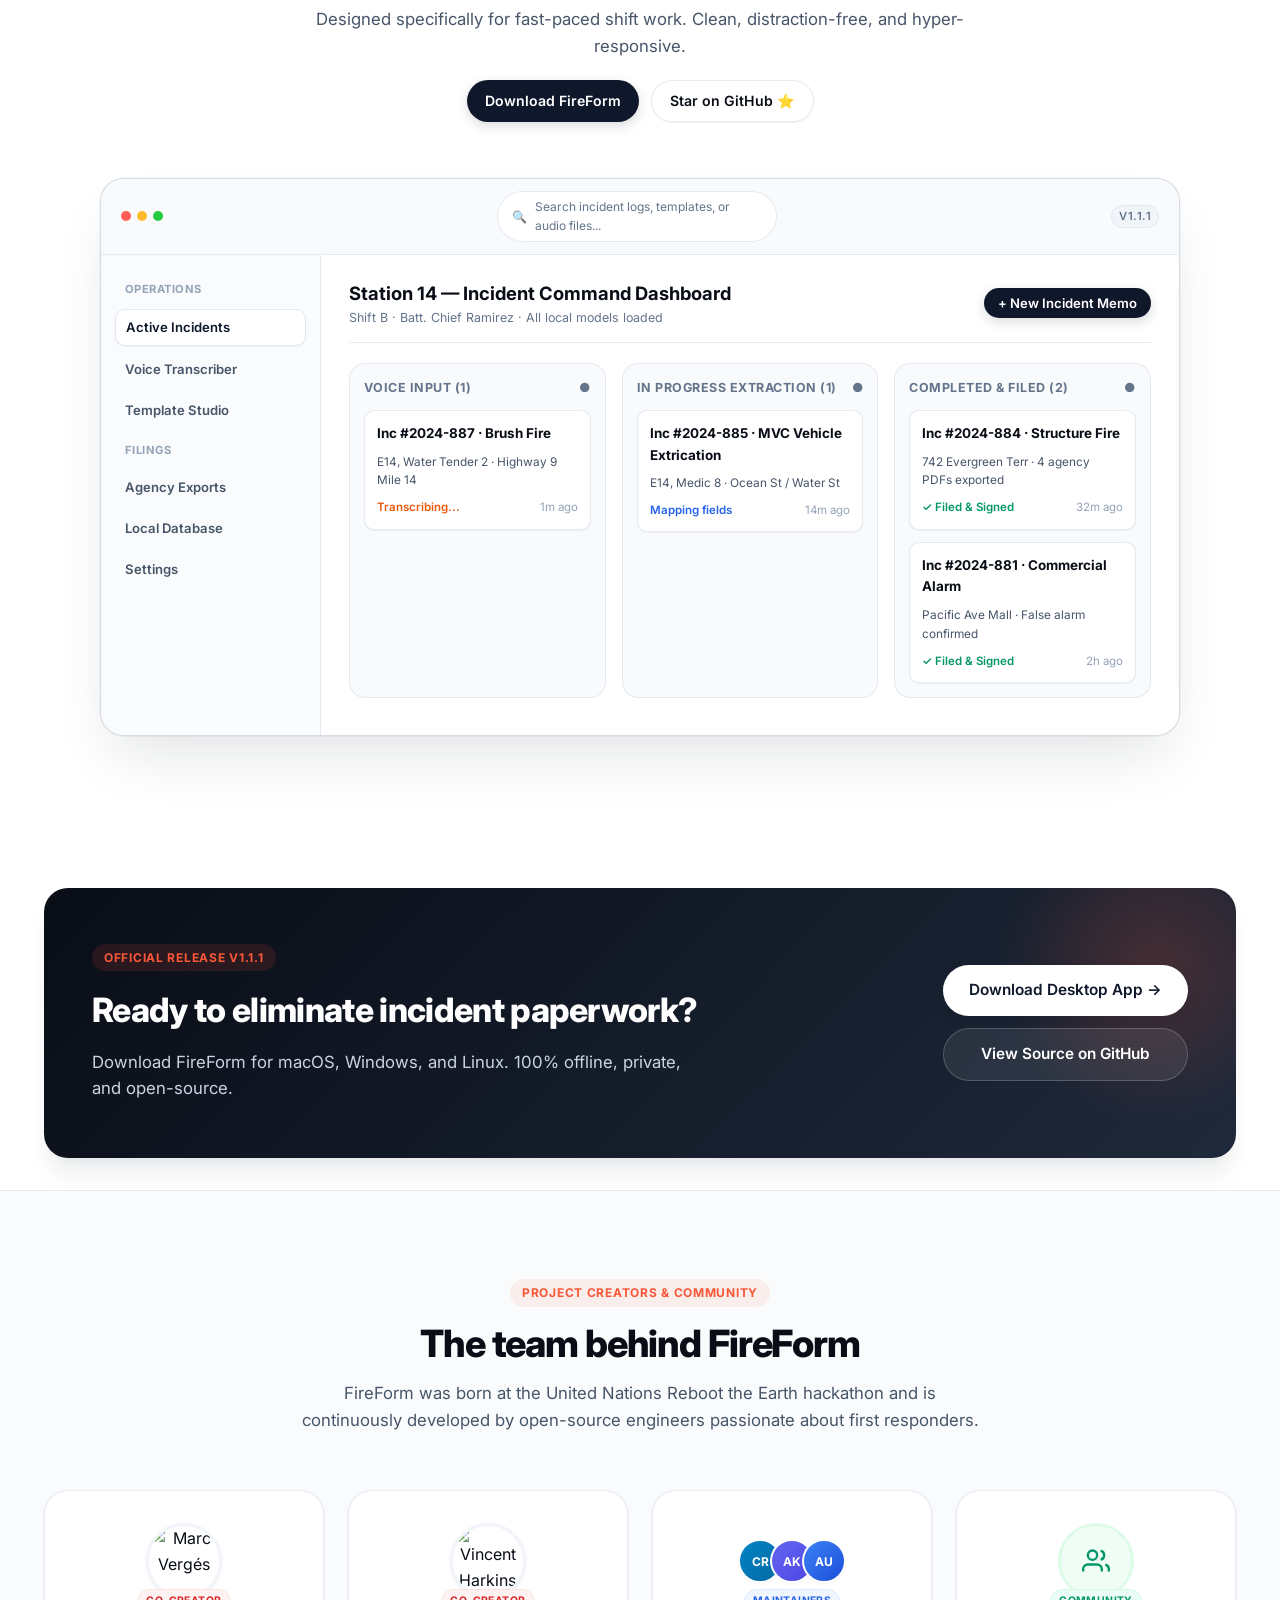
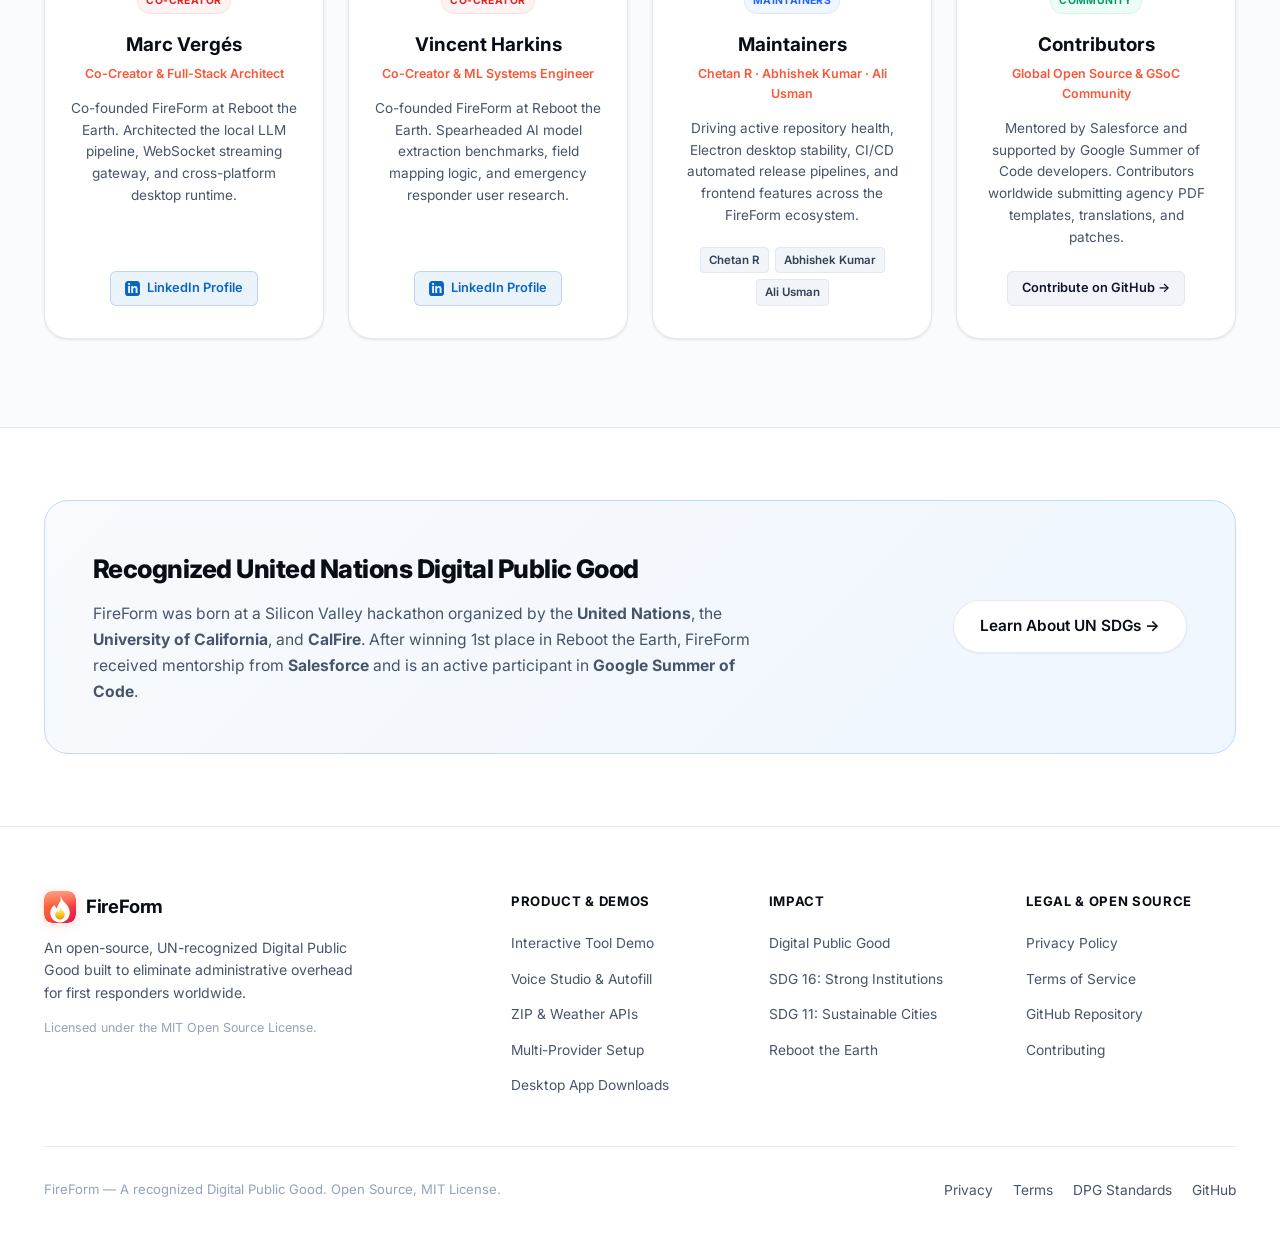
==== commit f9519118: "feat: resolve #19, #18, #17, #16, #15, #13 with 4-tab interactive product demo, multi-provider setup" ====
--- a/index.html
+++ b/index.html
@@ -35,7 +35,7 @@
         <!-- Center Nav Items -->
         <ul class="nav-menu">
           <li><a href="#features" class="nav-link">Features</a></li>
-          <li><a href="#how-it-works" class="nav-link">How It Works</a></li>
+          <li><a href="#demo" class="nav-link">Product Demo</a></li>
           <li><a href="#agencies" class="nav-link">Agencies</a></li>
           <li><a href="#creators" class="nav-link">Team</a></li>
           <li><a href="dpg.html" class="nav-link">DPG &amp; SDGs <span class="badge-new">UN</span></a></li>
@@ -291,195 +291,440 @@
     </div>
   </section>
 
-  <!-- Showcase 1: Interactive Workspace Showcase -->
-  <section class="interactive-workspace-section" id="how-it-works">
+  <!-- Interactive Product Demo Section (4 Distinct Tool Tabs - Issues #19, #17, #16, #15, #13) -->
+  <section class="demo-software-section" id="demo">
     <div class="container">
       <div class="section-head">
-        <span class="section-pill">Interactive Workflow</span>
-        <h2 class="section-title">Your all-in-one incident reporting workspace</h2>
+        <span class="section-pill">Interactive Product Demo</span>
+        <h2 class="section-title">Explore FireForm in your browser</h2>
         <p class="section-subtitle">
-          Experience how FireForm transforms raw field audio into audit-ready multi-agency records in seconds.
+          Test the real software interface: real-time voice streaming, automatic PDF field detection, live context APIs, and multi-provider model orchestration.
         </p>
       </div>
 
-      <!-- Filter Nav Pills -->
-      <div class="filter-pills-nav">
-        <button class="filter-pill active" data-tab="tab-voice">
-          <span>Voice Memo &amp; Audio</span>
+      <!-- 4 Top-Level Tabs Navigation -->
+      <div class="demo-tabs-nav" role="tablist">
+        <button class="demo-tab-btn active" data-tab="tab-fill" role="tab" aria-selected="true">
+          <span class="demo-tab-num">01</span>
+          <div class="demo-tab-info">
+            <span class="demo-tab-title">Fill Form &amp; Voice Studio</span>
+            <span class="demo-tab-sub">Speech streaming &amp; multi-form autofill</span>
+          </div>
         </button>
-        <button class="filter-pill" data-tab="tab-extract">
-          <span>Local LLM Extraction</span>
+        <button class="demo-tab-btn" data-tab="tab-templates" role="tab" aria-selected="false">
+          <span class="demo-tab-num">02</span>
+          <div class="demo-tab-info">
+            <span class="demo-tab-title">Template Builder</span>
+            <span class="demo-tab-sub">Smart PDF field detection &amp; schemas</span>
+          </div>
         </button>
-        <button class="filter-pill" data-tab="tab-forms">
-          <span>Multi-Agency Autofill</span>
+        <button class="demo-tab-btn" data-tab="tab-context" role="tab" aria-selected="false">
+          <span class="demo-tab-num">03</span>
+          <div class="demo-tab-info">
+            <span class="demo-tab-title">ZIP &amp; Weather APIs</span>
+            <span class="demo-tab-sub">Geocoding &amp; fire weather telemetry</span>
+          </div>
         </button>
-        <button class="filter-pill" data-tab="tab-storage">
-          <span>Offline Encrypted DB</span>
+        <button class="demo-tab-btn" data-tab="tab-providers" role="tab" aria-selected="false">
+          <span class="demo-tab-num">04</span>
+          <div class="demo-tab-info">
+            <span class="demo-tab-title">Multi-Provider Setup</span>
+            <span class="demo-tab-sub">Local Ollama &amp; cloud model orchestration</span>
+          </div>
         </button>
       </div>
 
-      <div class="workspace-display-grid">
-        <!-- Left Explanation Column -->
-        <div class="workspace-left-info">
-          <span class="workspace-tag">Step-by-step intelligence</span>
-          <h3 class="workspace-title" id="workspace-title">Dictate in real-time or drop field voice recordings</h3>
-          <p class="workspace-desc" id="workspace-desc">
-            First responders speak naturally about the incident. FireForm transcribes scene audio with zero cloud
-            latency, preserving every detail while responders focus on safety.
-          </p>
-          <ul class="workspace-bullets">
-            <li class="workspace-bullet-item">
-              <span class="bullet-check">✓</span>
-              <span>Works without cell reception or station Wi-Fi</span>
-            </li>
-            <li class="workspace-bullet-item">
-              <span class="bullet-check">✓</span>
-              <span>High-accuracy transcription tailored to emergency acronyms</span>
-            </li>
-            <li class="workspace-bullet-item">
-              <span class="bullet-check">✓</span>
-              <span>Preserves original audio timestamped to the incident log</span>
-            </li>
-          </ul>
-          <a href="download.html" class="btn btn-primary">
-            <span>Try Desktop App Free</span>
-          </a>
-        </div>
-
-        <!-- Right Simulated Window Preview -->
-        <div class="workspace-preview-card">
-          <div class="preview-card-header">
-            <div class="window-dots">
-              <div class="window-dot dot-red"></div>
-              <div class="window-dot dot-yellow"></div>
-              <div class="window-dot dot-green"></div>
-            </div>
-            <div class="window-title">FireForm Studio — Incident #2024-884</div>
-            <div style="font-size: 0.72rem; color: #10b981; font-weight: 600;">● Engine 14 Online</div>
-          </div>
-
-          <div class="preview-card-content">
-            <!-- Tab 1: Voice Dictation -->
-            <div class="tab-content-panel active" id="tab-voice">
-              <div class="waveform-box">
-                <div class="waveform-header">
-                  <span class="recording-badge">
-                    <span class="recording-pulse"></span>
-                    Capt. Sarah Chen · Radio Memo
-                  </span>
-                  <span style="font-size: 0.75rem; font-family: var(--font-mono); color: #94a3b8;">01:14 / 01:45</span>
-                </div>
-                <div class="waveform-bars">
-                  <span class="wave-bar" style="height: 12px;"></span>
-                  <span class="wave-bar" style="height: 24px;"></span>
-                  <span class="wave-bar" style="height: 18px;"></span>
-                  <span class="wave-bar" style="height: 30px;"></span>
-                  <span class="wave-bar" style="height: 15px;"></span>
-                  <span class="wave-bar" style="height: 28px;"></span>
-                  <span class="wave-bar" style="height: 22px;"></span>
-                  <span class="wave-bar" style="height: 10px;"></span>
-                  <span class="wave-bar" style="height: 25px;"></span>
-                  <span class="wave-bar" style="height: 32px;"></span>
-                  <span class="wave-bar" style="height: 14px;"></span>
-                  <span class="wave-bar" style="height: 20px;"></span>
-                </div>
-                <div class="transcript-snippet">
-                  "Engine 14 arrived on scene at 14:22 at 742 Evergreen Terrace. Confirmed single-family two-story
-                  structure fire with heavy smoke from rear bedroom. Two 1.75 inch attack lines deployed. Hydrant
-                  established at corner of Elm. Search completed with primary all-clear. Fire under control at 14:58. No
-                  civilian or firefighter injuries."
-                </div>
-              </div>
-              <div style="display: flex; gap: 8px; justify-content: flex-end;">
-                <span style="font-size: 0.75rem; color: #64748b;">Confidence: <strong>99.4%</strong></span>
-              </div>
-            </div>
-
-            <!-- Tab 2: LLM Extraction -->
-            <div class="tab-content-panel" id="tab-extract">
-              <div class="extracted-fields-list">
-                <div class="field-row">
-                  <span class="field-key">Incident Type</span>
-                  <span class="field-val">111 - Building Fire</span>
-                  <span class="field-badge">NFIRS Valid</span>
-                </div>
-                <div class="field-row">
-                  <span class="field-key">Location Address</span>
-                  <span class="field-val">742 Evergreen Terrace</span>
-                  <span class="field-badge">Geocoded</span>
-                </div>
-                <div class="field-row">
-                  <span class="field-key">Apparatus Dispatched</span>
-                  <span class="field-val">Engine 14 (Primary Attack)</span>
-                  <span class="field-badge">Unit Matched</span>
-                </div>
-                <div class="field-row">
-                  <span class="field-key">Arrival Time / Controlled</span>
-                  <span class="field-val">14:22 / 14:58 PST</span>
-                  <span class="field-badge">Timestamped</span>
-                </div>
-                <div class="field-row">
-                  <span class="field-key">Casualties / Injuries</span>
-                  <span class="field-val">0 Civilian / 0 Firefighter</span>
-                  <span class="field-badge">Verified</span>
-                </div>
-              </div>
-            </div>
-
-            <!-- Tab 3: Multi-Agency Autofill -->
-            <div class="tab-content-panel" id="tab-forms">
-              <div class="agency-form-item">
-                <div class="form-item-left">
-                  <div class="form-doc-icon">📑</div>
+      <!-- App Chrome Frame -->
+      <div class="demo-app-frame">
+        <div class="demo-app-chrome">
+          <div class="window-dots">
+            <div class="window-dot dot-red"></div>
+            <div class="window-dot dot-yellow"></div>
+            <div class="window-dot dot-green"></div>
+          </div>
+          <div class="demo-chrome-address">
+            <span class="demo-lock-icon">🔒</span>
+            <span id="demoAppAddress">FireForm Desktop · Station 14 · Local Offline Vault</span>
+          </div>
+          <div class="demo-chrome-status">
+            <span class="status-indicator-dot"></span>
+            <span id="demoEngineStatus">Ollama Local (0ms cloud latency)</span>
+          </div>
+        </div>
+
+        <!-- The 4 Tab Content Panels -->
+        <div class="demo-app-body">
+
+          <!-- TAB 1: Fill Form & Voice Studio -->
+          <div class="demo-tab-panel active" id="tab-fill">
+            <div class="demo-panel-grid">
+              <!-- Left: Inputs -->
+              <div class="demo-input-column">
+                <div class="demo-panel-header">
+                  <span class="demo-panel-badge">Step 1: Input Scene Narrative</span>
+                  <div class="demo-model-selector-bar">
+                    <label for="demoModelSelect">LLM Model:</label>
+                    <select id="demoModelSelect" class="demo-select">
+                      <option value="qwen2.5">Qwen 2.5 (Local Ollama · Recommended)</option>
+                      <option value="mistral">Mistral 7B (Offline Quantized)</option>
+                      <option value="claude">Claude 3.5 Sonnet (Anthropic API)</option>
+                      <option value="gpt4o">GPT-4o (OpenAI API)</option>
+                    </select>
+                  </div>
+                </div>
+
+                <div class="demo-textarea-wrap">
+                  <textarea id="demoInputText" class="demo-textarea" rows="6" placeholder="Speak or type incident narrative...">Engine 14 arrived on scene at 14:22 at 742 Evergreen Terrace. Confirmed single-family two-story structure fire with heavy smoke from rear bedroom. Two 1.75 inch attack lines deployed. Hydrant established at corner of Elm. Primary search all-clear. Fire under control at 14:58 PST. No civilian or firefighter injuries.</textarea>
+                </div>
+
+                <div class="demo-action-bar">
+                  <button id="demoMicBtn" class="btn btn-outline btn-sm">
+                    <span class="mic-dot"></span>
+                    <span id="demoMicText">🎙️ Stream Voice Memo</span>
+                  </button>
+                  <button id="demoFillBtn" class="btn btn-primary btn-sm">
+                    <span>⚡ Autofill 3 Agency Forms</span>
+                  </button>
+                </div>
+
+                <div class="demo-hint-text">
+                  <span>💡 Tip: Click <strong>"Stream Voice Memo"</strong> to test real-time simulated speech-to-text streaming into the textarea.</span>
+                </div>
+              </div>
+
+              <!-- Right: Form Tiles & Schema Extraction -->
+              <div class="demo-output-column">
+                <div class="demo-panel-header">
+                  <span class="demo-panel-badge">Step 2: Auto-Populated Agency Package</span>
+                  <span class="demo-status-pill status-ready" id="demoFillStatus">✓ 3 Forms Ready (100%)</span>
+                </div>
+
+                <div class="demo-agency-tiles">
+                  <div class="demo-tile active">
+                    <div class="demo-tile-left">
+                      <span class="demo-tile-icon">📑</span>
+                      <div>
+                        <div class="demo-tile-name">NFIRS-1 Basic Module</div>
+                        <div class="demo-tile-meta">US Fire Administration (Federal)</div>
+                      </div>
+                    </div>
+                    <span class="demo-badge-check">✓ Mapped</span>
+                  </div>
+
+                  <div class="demo-tile active">
+                    <div class="demo-tile-left">
+                      <span class="demo-tile-icon">🌲</span>
+                      <div>
+                        <div class="demo-tile-name">CAL FIRE FC-33 Wildland</div>
+                        <div class="demo-tile-meta">State Fire Marshal Incident Report</div>
+                      </div>
+                    </div>
+                    <span class="demo-badge-check">✓ Mapped</span>
+                  </div>
+
+                  <div class="demo-tile active">
+                    <div class="demo-tile-left">
+                      <span class="demo-tile-icon">🚑</span>
+                      <div>
+                        <div class="demo-tile-name">County EMS Handover PCR</div>
+                        <div class="demo-tile-meta">Patient Care Medical Record (Offline HIPAA)</div>
+                      </div>
+                    </div>
+                    <span class="demo-badge-check">✓ Mapped</span>
+                  </div>
+                </div>
+
+                <!-- Structured Extraction Output -->
+                <div class="demo-schema-box">
+                  <div class="demo-schema-header">
+                    <span id="demoSchemaTitle">Extracted Schema (Qwen 2.5 Local)</span>
+                    <span class="demo-code-badge">JSON Valid</span>
+                  </div>
+                  <pre class="demo-schema-code" id="demoSchemaCode"><code>{
+  "incident_type": "111 - Building Fire",
+  "location": "742 Evergreen Terrace, Santa Cruz, CA",
+  "apparatus": ["Engine 14", "Water Tender 2", "Medic 8"],
+  "times": {"alarm": "14:18", "arrival": "14:22", "controlled": "14:58"},
+  "casualties": {"civilian": 0, "firefighter": 0},
+  "containment": "100%",
+  "lead_officer": "Capt. Sarah Chen (Station 14)"
+}</code></pre>
+                </div>
+              </div>
+            </div>
+          </div>
+
+          <!-- TAB 2: Template Builder -->
+          <div class="demo-tab-panel" id="tab-templates">
+            <div class="demo-template-builder-view">
+              <div class="demo-template-head">
+                <div class="demo-template-select-bar">
+                  <label for="demoTemplateSelect">Active Template:</label>
+                  <select id="demoTemplateSelect" class="demo-select">
+                    <option value="ics201">ICS 201 Incident Briefing (v3.0 - 4 Pages)</option>
+                    <option value="ics209">ICS 209 Incident Status Summary (FEMA)</option>
+                    <option value="nfirs">NFIRS 5.0 Standard Fire Module</option>
+                  </select>
+                </div>
+                <div class="demo-template-actions">
+                  <button id="demoDetectBtn" class="btn btn-primary btn-sm">
+                    <span id="demoDetectText">🔍 Run Field Detection OCR</span>
+                  </button>
+                </div>
+              </div>
+
+              <!-- Interactive Field Detection Table -->
+              <div class="demo-fields-table-wrapper">
+                <table class="demo-fields-table">
+                  <thead>
+                    <tr>
+                      <th>Field Key</th>
+                      <th>Type</th>
+                      <th>PDF Bounding Box</th>
+                      <th>AI Confidence</th>
+                      <th>Mapping Status</th>
+                    </tr>
+                  </thead>
+                  <tbody id="demoFieldsTbody">
+                    <tr>
+                      <td><span class="code-pill">incident_name</span></td>
+                      <td>Text</td>
+                      <td><code>[x:172, y:40, w:266, h:24]</code></td>
+                      <td><span class="conf-badge conf-high">99.8%</span></td>
+                      <td><span class="status-tag tag-mapped">✓ Auto-Mapped</span></td>
+                    </tr>
+                    <tr>
+                      <td><span class="code-pill">incident_number</span></td>
+                      <td>Text / ID</td>
+                      <td><code>[x:366, y:58, w:180, h:22]</code></td>
+                      <td><span class="conf-badge conf-high">100%</span></td>
+                      <td><span class="status-tag tag-mapped">✓ Auto-Mapped</span></td>
+                    </tr>
+                    <tr>
+                      <td><span class="code-pill">date_initiated</span></td>
+                      <td>DateTime</td>
+                      <td><code>[x:480, y:74, w:140, h:22]</code></td>
+                      <td><span class="conf-badge conf-high">99.5%</span></td>
+                      <td><span class="status-tag tag-mapped">✓ Auto-Mapped</span></td>
+                    </tr>
+                    <tr>
+                      <td><span class="code-pill">commander_agency</span></td>
+                      <td>Text</td>
+                      <td><code>[x:213, y:74, w:210, h:22]</code></td>
+                      <td><span class="conf-badge conf-high">98.9%</span></td>
+                      <td><span class="status-tag tag-mapped">✓ Auto-Mapped</span></td>
+                    </tr>
+                    <tr>
+                      <td><span class="code-pill">dispatched_units</span></td>
+                      <td>Array &lt;String&gt;</td>
+                      <td><code>[x:41, y:175, w:530, h:48]</code></td>
+                      <td><span class="conf-badge conf-high">99.2%</span></td>
+                      <td><span class="status-tag tag-mapped">✓ Auto-Mapped</span></td>
+                    </tr>
+                    <tr>
+                      <td><span class="code-pill">casualties_injuries</span></td>
+                      <td>Integer</td>
+                      <td><code>[x:41, y:230, w:240, h:22]</code></td>
+                      <td><span class="conf-badge conf-high">100%</span></td>
+                      <td><span class="status-tag tag-mapped">✓ Auto-Mapped</span></td>
+                    </tr>
+                    <tr>
+                      <td><span class="code-pill">situation_summary</span></td>
+                      <td>Narrative</td>
+                      <td><code>[x:41, y:338, w:530, h:120]</code></td>
+                      <td><span class="conf-badge conf-high">99.7%</span></td>
+                      <td><span class="status-tag tag-mapped">✓ Auto-Mapped</span></td>
+                    </tr>
+                  </tbody>
+                </table>
+              </div>
+
+              <div class="demo-template-footer">
+                <span class="demo-footer-stat">Total Fields: <strong>24 detected</strong> · 0 manual adjustments required</span>
+                <span class="demo-badge-check">Schema Synced</span>
+              </div>
+            </div>
+          </div>
+
+          <!-- TAB 3: ZIP Code & Weather APIs (Issue #16) -->
+          <div class="demo-tab-panel" id="tab-context">
+            <div class="demo-context-grid">
+              <!-- ZIP Code Resolver -->
+              <div class="demo-context-card">
+                <div class="context-card-head">
+                  <div class="context-icon-circle" style="background: #e0f2fe; color: #0284c7;">📍</div>
                   <div>
-                    <div class="form-item-name">NFIRS-1 Basic Form</div>
-                    <div class="form-item-sub">USFA Federal Incident Database</div>
-                  </div>
-                </div>
-                <span class="hero-card-tag status-success">Ready to Export (100%)</span>
-              </div>
-              <div class="agency-form-item">
-                <div class="form-item-left">
-                  <div class="form-doc-icon">🌲</div>
+                    <h3 class="context-card-title">ZIP Code &amp; Jurisdiction Resolver</h3>
+                    <p class="context-card-sub">Instant emergency response zone &amp; mutual aid routing</p>
+                  </div>
+                </div>
+
+                <div class="demo-input-group">
+                  <input type="text" id="demoZipInput" class="demo-input" value="95062" placeholder="Enter US ZIP Code (e.g. 95062, 94103, 90210)">
+                  <button id="demoZipBtn" class="btn btn-primary btn-sm">Resolve</button>
+                </div>
+
+                <div class="demo-result-box" id="demoZipResult">
+                  <div class="context-detail-row">
+                    <span class="detail-label">Fire Protection District:</span>
+                    <span class="detail-val" id="zipFpd">Central Fire District of Santa Cruz</span>
+                  </div>
+                  <div class="context-detail-row">
+                    <span class="detail-label">Assigned Station:</span>
+                    <span class="detail-val" id="zipStation">Station 14 (Live Oak / Soquel)</span>
+                  </div>
+                  <div class="context-detail-row">
+                    <span class="detail-label">State Responsibility Area (SRA):</span>
+                    <span class="detail-val" id="zipSra">CAL FIRE San Mateo-Santa Cruz Unit (CZU)</span>
+                  </div>
+                  <div class="context-detail-row">
+                    <span class="detail-label">Tactical Radio Frequency:</span>
+                    <span class="detail-val" id="zipFreq">VFIRE21 (154.280 MHz) / Command 151.445</span>
+                  </div>
+                  <div class="context-detail-row">
+                    <span class="detail-label">EMS Mutual Aid Zone:</span>
+                    <span class="detail-val" id="zipEms">Santa Cruz County EMS Zone 1</span>
+                  </div>
+                </div>
+
+                <div class="context-use-case">
+                  <strong>Use Case:</strong> Automatically populates NFIRS Section B (Location) and ICS 201 Box 2 without manual GIS lookup.
+                </div>
+              </div>
+
+              <!-- Weather Telemetry API -->
+              <div class="demo-context-card">
+                <div class="context-card-head">
+                  <div class="context-icon-circle" style="background: #fef3c7; color: #d97706;">🌤️</div>
                   <div>
-                    <div class="form-item-name">CalFire FC-33 Incident Summary</div>
-                    <div class="form-item-sub">California Dept of Forestry & Fire</div>
-                  </div>
-                </div>
-                <span class="hero-card-tag status-success">Ready to Export (100%)</span>
-              </div>
-              <div class="agency-form-item">
-                <div class="form-item-left">
-                  <div class="form-doc-icon">🚑</div>
-                  <div>
-                    <div class="form-item-name">County EMS PCR Medical Log</div>
-                    <div class="form-item-sub">Mutual Aid Emergency Transport</div>
-                  </div>
-                </div>
-                <span class="hero-card-tag status-success">Ready to Export (100%)</span>
-              </div>
-            </div>
-
-            <!-- Tab 4: Offline Encrypted DB -->
-            <div class="tab-content-panel" id="tab-storage">
-              <div
-                style="background: #f8fafc; border: 1px solid #e2e8f0; border-radius: 12px; padding: 20px; text-align: left;">
-                <div style="display: flex; align-items: center; justify-content: space-between; margin-bottom: 14px;">
-                  <span style="font-size: 0.82rem; font-weight: 700; color: #0f172a;">Local SQLite Vault
-                    (offline.db)</span>
-                  <span
-                    style="font-size: 0.72rem; padding: 2px 8px; border-radius: 9999px; background: #ecfdf5; color: #059669; font-weight: 600;">AES-256
-                    Encrypted</span>
-                </div>
-                <div style="font-family: var(--font-mono); font-size: 0.75rem; color: #475569; line-height: 1.8;">
-                  <div>[DB_STATUS] &nbsp;Local storage active</div>
-                  <div>[OUTBOUND] &nbsp;&nbsp;0 cloud network requests</div>
-                  <div>[INTEGRITY] &nbsp;SHA-256 signature verified</div>
-                  <div>[RECORDS] &nbsp;&nbsp;&nbsp;342 incidents indexed locally</div>
-                </div>
-              </div>
-            </div>
-          </div>
+                    <h3 class="context-card-title">On-Scene Fire Weather API</h3>
+                    <p class="context-card-sub">Real-time RAWS weather telemetry via Open-Meteo</p>
+                  </div>
+                </div>
+
+                <div class="demo-input-group">
+                  <input type="text" id="demoWeatherCoords" class="demo-input" value="37.0144° N, 121.9832° W" readonly>
+                  <button id="demoWeatherBtn" class="btn btn-outline btn-sm">↻ Refresh</button>
+                </div>
+
+                <div class="weather-metrics-grid" id="demoWeatherMetrics">
+                  <div class="weather-metric-tile">
+                    <span class="weather-val" id="weatherTemp">78°F</span>
+                    <span class="weather-label">Ambient Temp</span>
+                  </div>
+                  <div class="weather-metric-tile alert-critical">
+                    <span class="weather-val" id="weatherRh">14%</span>
+                    <span class="weather-label">Relative Humidity</span>
+                  </div>
+                  <div class="weather-metric-tile">
+                    <span class="weather-val" id="weatherWind">18 mph</span>
+                    <span class="weather-label">WNW (Gusts 28)</span>
+                  </div>
+                  <div class="weather-metric-tile alert-warning">
+                    <span class="weather-val" id="weatherFwi">CRITICAL</span>
+                    <span class="weather-label">Red Flag Warning</span>
+                  </div>
+                </div>
+
+                <div class="context-use-case">
+                  <strong>Use Case:</strong> Injects live temperature, wind speed, and fuel moisture metrics directly into ICS 209 Box 6 and Wildfire Perimeter briefs.
+                </div>
+              </div>
+            </div>
+          </div>
+
+          <!-- TAB 4: Multi-Provider Setup & Onboarding (Issue #17) -->
+          <div class="demo-tab-panel" id="tab-providers">
+            <div class="demo-providers-view">
+              
+              <!-- Architecture Summary Banner -->
+              <div class="provider-arch-callout">
+                <div class="provider-arch-text">
+                  <h3>Hybrid Multi-Provider Architecture</h3>
+                  <p>
+                    FireForm decouples the application from any single AI vendor. Run <strong>100% offline</strong> with local quantized engines (Ollama) by default, or seamlessly connect enterprise cloud models for advanced analysis.
+                  </p>
+                </div>
+                <div class="provider-arch-badge">
+                  <span>Zero Cloud Lock-in</span>
+                </div>
+              </div>
+
+              <!-- Interactive Provider Settings Simulator -->
+              <div class="demo-provider-simulator">
+                <div class="provider-nav-pills">
+                  <button class="provider-pill active" data-prov="ollama">Ollama (Local Offline)</button>
+                  <button class="provider-pill" data-prov="anthropic">Anthropic Claude</button>
+                  <button class="provider-pill" data-prov="openai">OpenAI</button>
+                  <button class="provider-pill" data-prov="groq">Groq (Ultra-Fast LPU)</button>
+                </div>
+
+                <div class="provider-config-card">
+                  <div class="provider-card-head">
+                    <div>
+                      <div class="provider-name" id="provDisplayName">Ollama Local Engine</div>
+                      <div class="provider-sub" id="provDesc">Runs locally on apparatus laptop — zero internet required</div>
+                    </div>
+                    <span class="provider-status-badge" id="provStatusBadge">● Connected &amp; Serving</span>
+                  </div>
+
+                  <div class="provider-form-grid">
+                    <div class="provider-form-field">
+                      <label>API Endpoint / Base URL</label>
+                      <input type="text" id="provUrl" class="demo-input" value="http://127.0.0.1:11434" readonly>
+                    </div>
+
+                    <div class="provider-form-field">
+                      <label>Authentication Key</label>
+                      <input type="text" id="provKey" class="demo-input" value="No API Key Required (Localhost)" readonly>
+                    </div>
+
+                    <div class="provider-form-field">
+                      <label>Active Extraction Model</label>
+                      <input type="text" id="provModel" class="demo-input" value="qwen2.5:latest (4-bit quantized)" readonly>
+                    </div>
+
+                    <div class="provider-form-field">
+                      <label>Measured Response Latency</label>
+                      <div class="provider-latency-stat" id="provLatency">
+                        <span class="latency-val">0.24s</span> · 0.0ms external cloud latency
+                      </div>
+                    </div>
+                  </div>
+
+                  <div class="provider-card-actions">
+                    <button id="demoTestConnBtn" class="btn btn-outline btn-sm">
+                      <span id="demoTestConnText">✓ Test Provider Connection</span>
+                    </button>
+                    <span class="provider-security-note">🔒 Data never leaves device memory</span>
+                  </div>
+                </div>
+              </div>
+
+              <!-- 3-Step Onboarding Guide -->
+              <div class="provider-onboarding-steps">
+                <div class="onboarding-step-card">
+                  <div class="step-num">1</div>
+                  <h4>Install or Connect</h4>
+                  <p>Run Ollama locally for zero cost, or paste your team’s existing OpenAI/Anthropic API key in Settings.</p>
+                </div>
+
+                <div class="onboarding-step-card">
+                  <div class="step-num">2</div>
+                  <h4>Per-Task Routing</h4>
+                  <p>Assign fast local models for real-time field extraction, and switch to multi-modal models when drone photos are attached.</p>
+                </div>
+
+                <div class="onboarding-step-card">
+                  <div class="step-num">3</div>
+                  <h4>Zero-Leak Isolation</h4>
+                  <p>Incident transcripts, victim names, and medical notes are shielded behind strict local process isolation.</p>
+                </div>
+              </div>
+
+            </div>
+          </div>
+
         </div>
       </div>
     </div>
@@ -949,12 +1194,13 @@
 
         <!-- Product -->
         <div>
-          <div class="footer-col-title">Product</div>
+          <div class="footer-col-title">Product &amp; Demos</div>
           <ul class="footer-nav-list">
-            <li><a href="#features" class="footer-nav-link">Core Features</a></li>
-            <li><a href="#how-it-works" class="footer-nav-link">Voice Dictation</a></li>
-            <li><a href="#agencies" class="footer-nav-link">Agency Autofill</a></li>
-            <li><a href="download.html" class="footer-nav-link">Desktop App Releases</a></li>
+            <li><a href="#demo" class="footer-nav-link">Interactive Tool Demo</a></li>
+            <li><a href="#demo" class="footer-nav-link">Voice Studio &amp; Autofill</a></li>
+            <li><a href="#demo" class="footer-nav-link">ZIP &amp; Weather APIs</a></li>
+            <li><a href="#demo" class="footer-nav-link">Multi-Provider Setup</a></li>
+            <li><a href="download.html" class="footer-nav-link">Desktop App Downloads</a></li>
           </ul>
         </div>
 
--- a/styles.css
+++ b/styles.css
@@ -2676,3 +2676,884 @@
     font-size: 1.6rem;
   }
 }
+
+/* ==========================================================================
+   Interactive Product Demo Section (4 Tabs - Issues #19, #17, #16, #15, #13)
+   ========================================================================== */
+
+.demo-software-section {
+  padding: 88px 0;
+  background: #f8fafc;
+  border-top: 1px solid var(--border-light);
+  border-bottom: 1px solid var(--border-light);
+}
+
+.demo-tabs-container {
+  width: 100%;
+  max-width: 1100px;
+  margin: 0 auto;
+}
+
+/* 4 Tab Buttons Nav */
+.demo-tabs-nav {
+  display: grid;
+  grid-template-columns: repeat(4, 1fr);
+  gap: 12px;
+  margin-bottom: 24px;
+}
+
+.demo-tab-btn {
+  background: #ffffff;
+  border: 1px solid var(--border-light);
+  border-radius: var(--radius-lg);
+  padding: 16px 18px;
+  display: flex;
+  align-items: center;
+  gap: 14px;
+  text-align: left;
+  cursor: pointer;
+  transition: all 0.2s ease;
+  box-shadow: var(--shadow-xs);
+}
+
+.demo-tab-btn:hover {
+  border-color: #cbd5e1;
+  transform: translateY(-2px);
+  box-shadow: var(--shadow-sm);
+}
+
+.demo-tab-btn.active {
+  background: #0f172a;
+  border-color: #0f172a;
+  color: #ffffff;
+  box-shadow: var(--shadow-md);
+}
+
+.demo-tab-num {
+  font-family: var(--font-mono);
+  font-size: 0.85rem;
+  font-weight: 700;
+  padding: 4px 8px;
+  border-radius: 6px;
+  background: #f1f5f9;
+  color: #475569;
+  flex-shrink: 0;
+}
+
+.demo-tab-btn.active .demo-tab-num {
+  background: rgba(255, 255, 255, 0.16);
+  color: #38bdf8;
+}
+
+.demo-tab-info {
+  display: flex;
+  flex-direction: column;
+  gap: 2px;
+  min-width: 0;
+}
+
+.demo-tab-title {
+  font-size: 0.88rem;
+  font-weight: 700;
+  color: var(--text-primary);
+  white-space: nowrap;
+  overflow: hidden;
+  text-overflow: ellipsis;
+}
+
+.demo-tab-btn.active .demo-tab-title {
+  color: #ffffff;
+}
+
+.demo-tab-sub {
+  font-size: 0.72rem;
+  color: var(--text-muted);
+  white-space: nowrap;
+  overflow: hidden;
+  text-overflow: ellipsis;
+}
+
+.demo-tab-btn.active .demo-tab-sub {
+  color: #94a3b8;
+}
+
+/* App Chrome Frame */
+.demo-app-frame {
+  background: #ffffff;
+  border: 1px solid #cbd5e1;
+  border-radius: var(--radius-xl);
+  overflow: hidden;
+  box-shadow: 0 25px 50px -12px rgba(15, 23, 42, 0.16), 0 8px 20px -4px rgba(15, 23, 42, 0.08);
+}
+
+.demo-app-chrome {
+  background: #0f172a;
+  padding: 12px 20px;
+  display: flex;
+  align-items: center;
+  justify-content: space-between;
+  border-bottom: 1px solid rgba(255, 255, 255, 0.08);
+}
+
+.demo-chrome-address {
+  font-family: var(--font-mono);
+  font-size: 0.76rem;
+  color: #94a3b8;
+  display: flex;
+  align-items: center;
+  gap: 8px;
+  background: rgba(255, 255, 255, 0.06);
+  padding: 4px 14px;
+  border-radius: 9999px;
+  border: 1px solid rgba(255, 255, 255, 0.08);
+}
+
+.demo-chrome-status {
+  font-size: 0.72rem;
+  color: #10b981;
+  font-weight: 600;
+  display: flex;
+  align-items: center;
+  gap: 6px;
+}
+
+.status-indicator-dot {
+  width: 7px;
+  height: 7px;
+  border-radius: 50%;
+  background: #10b981;
+  box-shadow: 0 0 8px #10b981;
+}
+
+/* Demo App Body */
+.demo-app-body {
+  padding: 32px;
+  min-height: 480px;
+  background: #ffffff;
+}
+
+.demo-tab-panel {
+  display: none;
+}
+
+.demo-tab-panel.active {
+  display: block;
+  animation: fadeIn 0.25s ease;
+}
+
+@keyframes fadeIn {
+  from { opacity: 0; transform: translateY(4px); }
+  to { opacity: 1; transform: translateY(0); }
+}
+
+/* --- Tab 1: Fill Form & Voice Studio Styles --- */
+.demo-panel-grid {
+  display: grid;
+  grid-template-columns: 1.15fr 1fr;
+  gap: 32px;
+}
+
+.demo-panel-header {
+  display: flex;
+  align-items: center;
+  justify-content: space-between;
+  margin-bottom: 14px;
+}
+
+.demo-panel-badge {
+  font-size: 0.74rem;
+  font-weight: 700;
+  text-transform: uppercase;
+  letter-spacing: 0.04em;
+  color: var(--text-primary);
+  background: #f1f5f9;
+  padding: 4px 10px;
+  border-radius: 6px;
+}
+
+.demo-model-selector-bar {
+  display: flex;
+  align-items: center;
+  gap: 8px;
+  font-size: 0.78rem;
+  color: var(--text-secondary);
+}
+
+.demo-select {
+  font-family: inherit;
+  font-size: 0.76rem;
+  padding: 5px 10px;
+  border-radius: 6px;
+  border: 1px solid var(--border-light);
+  background: #ffffff;
+  color: var(--text-primary);
+  outline: none;
+}
+
+.demo-textarea-wrap {
+  margin-bottom: 14px;
+}
+
+.demo-textarea {
+  width: 100%;
+  font-family: inherit;
+  font-size: 0.88rem;
+  line-height: 1.6;
+  padding: 14px;
+  border-radius: 8px;
+  border: 1px solid var(--border-light);
+  background: #fafbfc;
+  color: var(--text-primary);
+  resize: vertical;
+  outline: none;
+  transition: border-color 0.2s ease;
+}
+
+.demo-textarea:focus {
+  border-color: #3b82f6;
+  background: #ffffff;
+  box-shadow: 0 0 0 3px rgba(59, 130, 246, 0.1);
+}
+
+.demo-action-bar {
+  display: flex;
+  align-items: center;
+  gap: 12px;
+  margin-bottom: 12px;
+}
+
+.mic-dot {
+  width: 8px;
+  height: 8px;
+  border-radius: 50%;
+  background: #ef4444;
+  margin-right: 4px;
+}
+
+.btn.recording-active {
+  background: #fef2f2;
+  border-color: #f87171;
+  color: #dc2626;
+}
+
+.btn.recording-active .mic-dot {
+  animation: pulse-dot 1s infinite;
+}
+
+.demo-hint-text {
+  font-size: 0.74rem;
+  color: var(--text-muted);
+  line-height: 1.5;
+}
+
+/* Agency Form Tiles */
+.demo-agency-tiles {
+  display: flex;
+  flex-direction: column;
+  gap: 10px;
+  margin-bottom: 18px;
+}
+
+.demo-tile {
+  display: flex;
+  align-items: center;
+  justify-content: space-between;
+  padding: 10px 14px;
+  background: #fafbfc;
+  border: 1px solid var(--border-light);
+  border-radius: 8px;
+  transition: all 0.2s ease;
+}
+
+.demo-tile.active {
+  border-color: #bbf7d0;
+  background: #f0fdf4;
+}
+
+.demo-tile-left {
+  display: flex;
+  align-items: center;
+  gap: 10px;
+}
+
+.demo-tile-icon {
+  font-size: 1.2rem;
+}
+
+.demo-tile-name {
+  font-size: 0.82rem;
+  font-weight: 700;
+  color: var(--text-primary);
+}
+
+.demo-tile-meta {
+  font-size: 0.7rem;
+  color: var(--text-muted);
+}
+
+.demo-badge-check {
+  font-size: 0.7rem;
+  font-weight: 700;
+  padding: 2px 8px;
+  border-radius: 9999px;
+  background: #ecfdf5;
+  color: #059669;
+  border: 1px solid #a7f3d0;
+}
+
+/* Schema JSON preview */
+.demo-schema-box {
+  background: #0f172a;
+  border-radius: 8px;
+  padding: 14px 16px;
+  color: #e2e8f0;
+}
+
+.demo-schema-header {
+  display: flex;
+  align-items: center;
+  justify-content: space-between;
+  font-size: 0.72rem;
+  color: #94a3b8;
+  margin-bottom: 8px;
+  padding-bottom: 6px;
+  border-bottom: 1px solid rgba(255, 255, 255, 0.08);
+}
+
+.demo-code-badge {
+  font-size: 0.65rem;
+  font-weight: 700;
+  padding: 1px 6px;
+  border-radius: 4px;
+  background: rgba(16, 185, 129, 0.2);
+  color: #34d399;
+}
+
+.demo-schema-code {
+  font-family: var(--font-mono);
+  font-size: 0.72rem;
+  line-height: 1.5;
+  color: #38bdf8;
+  max-height: 140px;
+  overflow-y: auto;
+}
+
+/* --- Tab 2: Template Builder Styles --- */
+.demo-template-head {
+  display: flex;
+  align-items: center;
+  justify-content: space-between;
+  margin-bottom: 18px;
+  padding-bottom: 14px;
+  border-bottom: 1px solid var(--border-light);
+}
+
+.demo-template-select-bar {
+  display: flex;
+  align-items: center;
+  gap: 10px;
+  font-size: 0.84rem;
+  color: var(--text-secondary);
+}
+
+.demo-fields-table-wrapper {
+  overflow-x: auto;
+  border: 1px solid var(--border-light);
+  border-radius: 8px;
+  margin-bottom: 16px;
+}
+
+.demo-fields-table {
+  width: 100%;
+  border-collapse: collapse;
+  font-size: 0.8rem;
+  text-align: left;
+}
+
+.demo-fields-table th {
+  background: #f8fafc;
+  padding: 10px 14px;
+  font-weight: 700;
+  color: var(--text-primary);
+  border-bottom: 1px solid var(--border-light);
+}
+
+.demo-fields-table td {
+  padding: 10px 14px;
+  border-bottom: 1px solid #f1f5f9;
+  color: var(--text-secondary);
+}
+
+.demo-fields-table tr:last-child td {
+  border-bottom: none;
+}
+
+.code-pill {
+  font-family: var(--font-mono);
+  font-size: 0.75rem;
+  background: #f1f5f9;
+  padding: 2px 6px;
+  border-radius: 4px;
+  color: #0f172a;
+}
+
+.conf-badge {
+  font-size: 0.72rem;
+  font-weight: 700;
+  padding: 2px 6px;
+  border-radius: 4px;
+}
+
+.conf-high {
+  background: #ecfdf5;
+  color: #059669;
+}
+
+.status-tag {
+  font-size: 0.72rem;
+  font-weight: 600;
+  padding: 2px 8px;
+  border-radius: 9999px;
+}
+
+.tag-mapped {
+  background: #eff6ff;
+  color: #2563eb;
+}
+
+.demo-template-footer {
+  display: flex;
+  align-items: center;
+  justify-content: space-between;
+  font-size: 0.8rem;
+  color: var(--text-secondary);
+}
+
+/* --- Tab 3: ZIP Code & Weather APIs Styles (Issue #16) --- */
+.demo-context-grid {
+  display: grid;
+  grid-template-columns: 1fr 1fr;
+  gap: 28px;
+}
+
+.demo-context-card {
+  background: #fafbfc;
+  border: 1px solid var(--border-light);
+  border-radius: 12px;
+  padding: 24px;
+  display: flex;
+  flex-direction: column;
+}
+
+.context-card-head {
+  display: flex;
+  align-items: center;
+  gap: 14px;
+  margin-bottom: 16px;
+}
+
+.context-icon-circle {
+  width: 44px;
+  height: 44px;
+  border-radius: 10px;
+  display: flex;
+  align-items: center;
+  justify-content: center;
+  font-size: 1.4rem;
+  flex-shrink: 0;
+}
+
+.context-card-title {
+  font-size: 1rem;
+  font-weight: 700;
+  color: var(--text-primary);
+  margin-bottom: 2px;
+}
+
+.context-card-sub {
+  font-size: 0.75rem;
+  color: var(--text-muted);
+}
+
+.demo-input-group {
+  display: flex;
+  gap: 8px;
+  margin-bottom: 16px;
+}
+
+.demo-input {
+  flex: 1;
+  font-family: inherit;
+  font-size: 0.84rem;
+  padding: 8px 12px;
+  border-radius: 6px;
+  border: 1px solid var(--border-light);
+  background: #ffffff;
+  color: var(--text-primary);
+  outline: none;
+}
+
+.demo-result-box {
+  background: #ffffff;
+  border: 1px solid var(--border-light);
+  border-radius: 8px;
+  padding: 14px;
+  display: flex;
+  flex-direction: column;
+  gap: 8px;
+  margin-bottom: 16px;
+}
+
+.context-detail-row {
+  display: flex;
+  justify-content: space-between;
+  font-size: 0.78rem;
+  padding-bottom: 6px;
+  border-bottom: 1px solid #f8fafc;
+}
+
+.context-detail-row:last-child {
+  border-bottom: none;
+  padding-bottom: 0;
+}
+
+.detail-label {
+  color: var(--text-muted);
+  font-weight: 500;
+}
+
+.detail-val {
+  color: var(--text-primary);
+  font-weight: 600;
+  text-align: right;
+}
+
+.context-use-case {
+  font-size: 0.75rem;
+  color: var(--text-secondary);
+  line-height: 1.5;
+  background: #ffffff;
+  border-left: 3px solid #3b82f6;
+  padding: 8px 12px;
+  border-radius: 0 6px 6px 0;
+  margin-top: auto;
+}
+
+.weather-metrics-grid {
+  display: grid;
+  grid-template-columns: repeat(2, 1fr);
+  gap: 12px;
+  margin-bottom: 16px;
+}
+
+.weather-metric-tile {
+  background: #ffffff;
+  border: 1px solid var(--border-light);
+  border-radius: 8px;
+  padding: 14px;
+  display: flex;
+  flex-direction: column;
+  gap: 4px;
+}
+
+.weather-metric-tile.alert-critical {
+  border-color: #fecaca;
+  background: #fef2f2;
+}
+
+.weather-metric-tile.alert-critical .weather-val {
+  color: #dc2626;
+}
+
+.weather-metric-tile.alert-warning {
+  border-color: #fed7aa;
+  background: #fff7ed;
+}
+
+.weather-metric-tile.alert-warning .weather-val {
+  color: #ea580c;
+}
+
+.weather-val {
+  font-size: 1.35rem;
+  font-weight: 800;
+  color: var(--text-primary);
+}
+
+.weather-label {
+  font-size: 0.72rem;
+  color: var(--text-muted);
+  font-weight: 500;
+}
+
+/* --- Tab 4: Multi-Provider Setup Styles (Issue #17) --- */
+.provider-arch-callout {
+  background: linear-gradient(135deg, #0f172a 0%, #1e293b 100%);
+  color: #ffffff;
+  border-radius: 12px;
+  padding: 24px;
+  display: flex;
+  align-items: center;
+  justify-content: space-between;
+  gap: 24px;
+  margin-bottom: 24px;
+}
+
+.provider-arch-text h3 {
+  font-size: 1.2rem;
+  font-weight: 700;
+  margin-bottom: 6px;
+}
+
+.provider-arch-text p {
+  font-size: 0.88rem;
+  color: #cbd5e1;
+  line-height: 1.55;
+  max-width: 640px;
+}
+
+.provider-arch-badge span {
+  font-size: 0.75rem;
+  font-weight: 700;
+  padding: 4px 12px;
+  border-radius: 9999px;
+  background: rgba(16, 185, 129, 0.2);
+  color: #34d399;
+  border: 1px solid rgba(16, 185, 129, 0.4);
+  white-space: nowrap;
+}
+
+.provider-nav-pills {
+  display: flex;
+  gap: 8px;
+  margin-bottom: 16px;
+  flex-wrap: wrap;
+}
+
+.provider-pill {
+  font-size: 0.8rem;
+  font-weight: 600;
+  padding: 8px 16px;
+  border-radius: 9999px;
+  background: #f1f5f9;
+  color: #475569;
+  border: 1px solid var(--border-light);
+  cursor: pointer;
+  transition: all 0.2s ease;
+}
+
+.provider-pill.active {
+  background: #0f172a;
+  color: #ffffff;
+  border-color: #0f172a;
+}
+
+.provider-config-card {
+  background: #fafbfc;
+  border: 1px solid var(--border-light);
+  border-radius: 12px;
+  padding: 24px;
+  margin-bottom: 24px;
+}
+
+.provider-card-head {
+  display: flex;
+  align-items: center;
+  justify-content: space-between;
+  margin-bottom: 18px;
+  padding-bottom: 14px;
+  border-bottom: 1px solid var(--border-light);
+}
+
+.provider-name {
+  font-size: 1.05rem;
+  font-weight: 700;
+  color: var(--text-primary);
+  margin-bottom: 2px;
+}
+
+.provider-sub {
+  font-size: 0.76rem;
+  color: var(--text-muted);
+}
+
+.provider-status-badge {
+  font-size: 0.72rem;
+  font-weight: 700;
+  padding: 3px 10px;
+  border-radius: 9999px;
+  background: #ecfdf5;
+  color: #059669;
+  border: 1px solid #a7f3d0;
+}
+
+.provider-form-grid {
+  display: grid;
+  grid-template-columns: repeat(2, 1fr);
+  gap: 16px;
+  margin-bottom: 20px;
+}
+
+.provider-form-field {
+  display: flex;
+  flex-direction: column;
+  gap: 6px;
+}
+
+.provider-form-field label {
+  font-size: 0.75rem;
+  font-weight: 600;
+  color: var(--text-secondary);
+}
+
+.provider-latency-stat {
+  font-size: 0.82rem;
+  color: var(--text-secondary);
+  padding: 8px 12px;
+  background: #ffffff;
+  border: 1px solid var(--border-light);
+  border-radius: 6px;
+  display: flex;
+  align-items: center;
+  gap: 6px;
+}
+
+.latency-val {
+  color: #059669;
+  font-weight: 700;
+}
+
+.provider-card-actions {
+  display: flex;
+  align-items: center;
+  justify-content: space-between;
+}
+
+.provider-security-note {
+  font-size: 0.74rem;
+  color: var(--text-muted);
+}
+
+.provider-onboarding-steps {
+  display: grid;
+  grid-template-columns: repeat(3, 1fr);
+  gap: 16px;
+}
+
+.onboarding-step-card {
+  background: #ffffff;
+  border: 1px solid var(--border-light);
+  border-radius: 8px;
+  padding: 18px;
+}
+
+.step-num {
+  width: 24px;
+  height: 24px;
+  border-radius: 50%;
+  background: #0f172a;
+  color: #ffffff;
+  font-size: 0.72rem;
+  font-weight: 700;
+  display: flex;
+  align-items: center;
+  justify-content: center;
+  margin-bottom: 10px;
+}
+
+.onboarding-step-card h4 {
+  font-size: 0.9rem;
+  font-weight: 700;
+  color: var(--text-primary);
+  margin-bottom: 6px;
+}
+
+.onboarding-step-card p {
+  font-size: 0.78rem;
+  line-height: 1.5;
+  color: var(--text-secondary);
+}
+
+/* ==========================================================================
+   Full Responsive Rules across all device sizes (Issue #18)
+   ========================================================================== */
+
+@media (max-width: 1024px) {
+  .demo-tabs-nav {
+    grid-template-columns: repeat(2, 1fr);
+  }
+
+  .demo-panel-grid {
+    grid-template-columns: 1fr;
+    gap: 24px;
+  }
+
+  .demo-context-grid {
+    grid-template-columns: 1fr;
+  }
+
+  .provider-arch-callout {
+    flex-direction: column;
+    align-items: flex-start;
+  }
+
+  .provider-form-grid {
+    grid-template-columns: 1fr;
+  }
+
+  .provider-onboarding-steps {
+    grid-template-columns: 1fr;
+  }
+}
+
+@media (max-width: 640px) {
+  .demo-software-section {
+    padding: 48px 0;
+  }
+
+  .demo-tabs-nav {
+    grid-template-columns: 1fr;
+    gap: 8px;
+  }
+
+  .demo-app-body {
+    padding: 16px;
+  }
+
+  .demo-app-chrome {
+    padding: 10px 14px;
+  }
+
+  .demo-chrome-status {
+    display: none;
+  }
+
+  .demo-action-bar {
+    flex-direction: column;
+    width: 100%;
+  }
+
+  .demo-action-bar .btn {
+    width: 100%;
+  }
+
+  .weather-metrics-grid {
+    grid-template-columns: 1fr;
+  }
+
+  .provider-card-actions {
+    flex-direction: column;
+    gap: 12px;
+    align-items: flex-start;
+  }
+
+  .provider-nav-pills {
+    flex-direction: column;
+    width: 100%;
+  }
+
+  .provider-pill {
+    width: 100%;
+    text-align: center;
+  }
+}
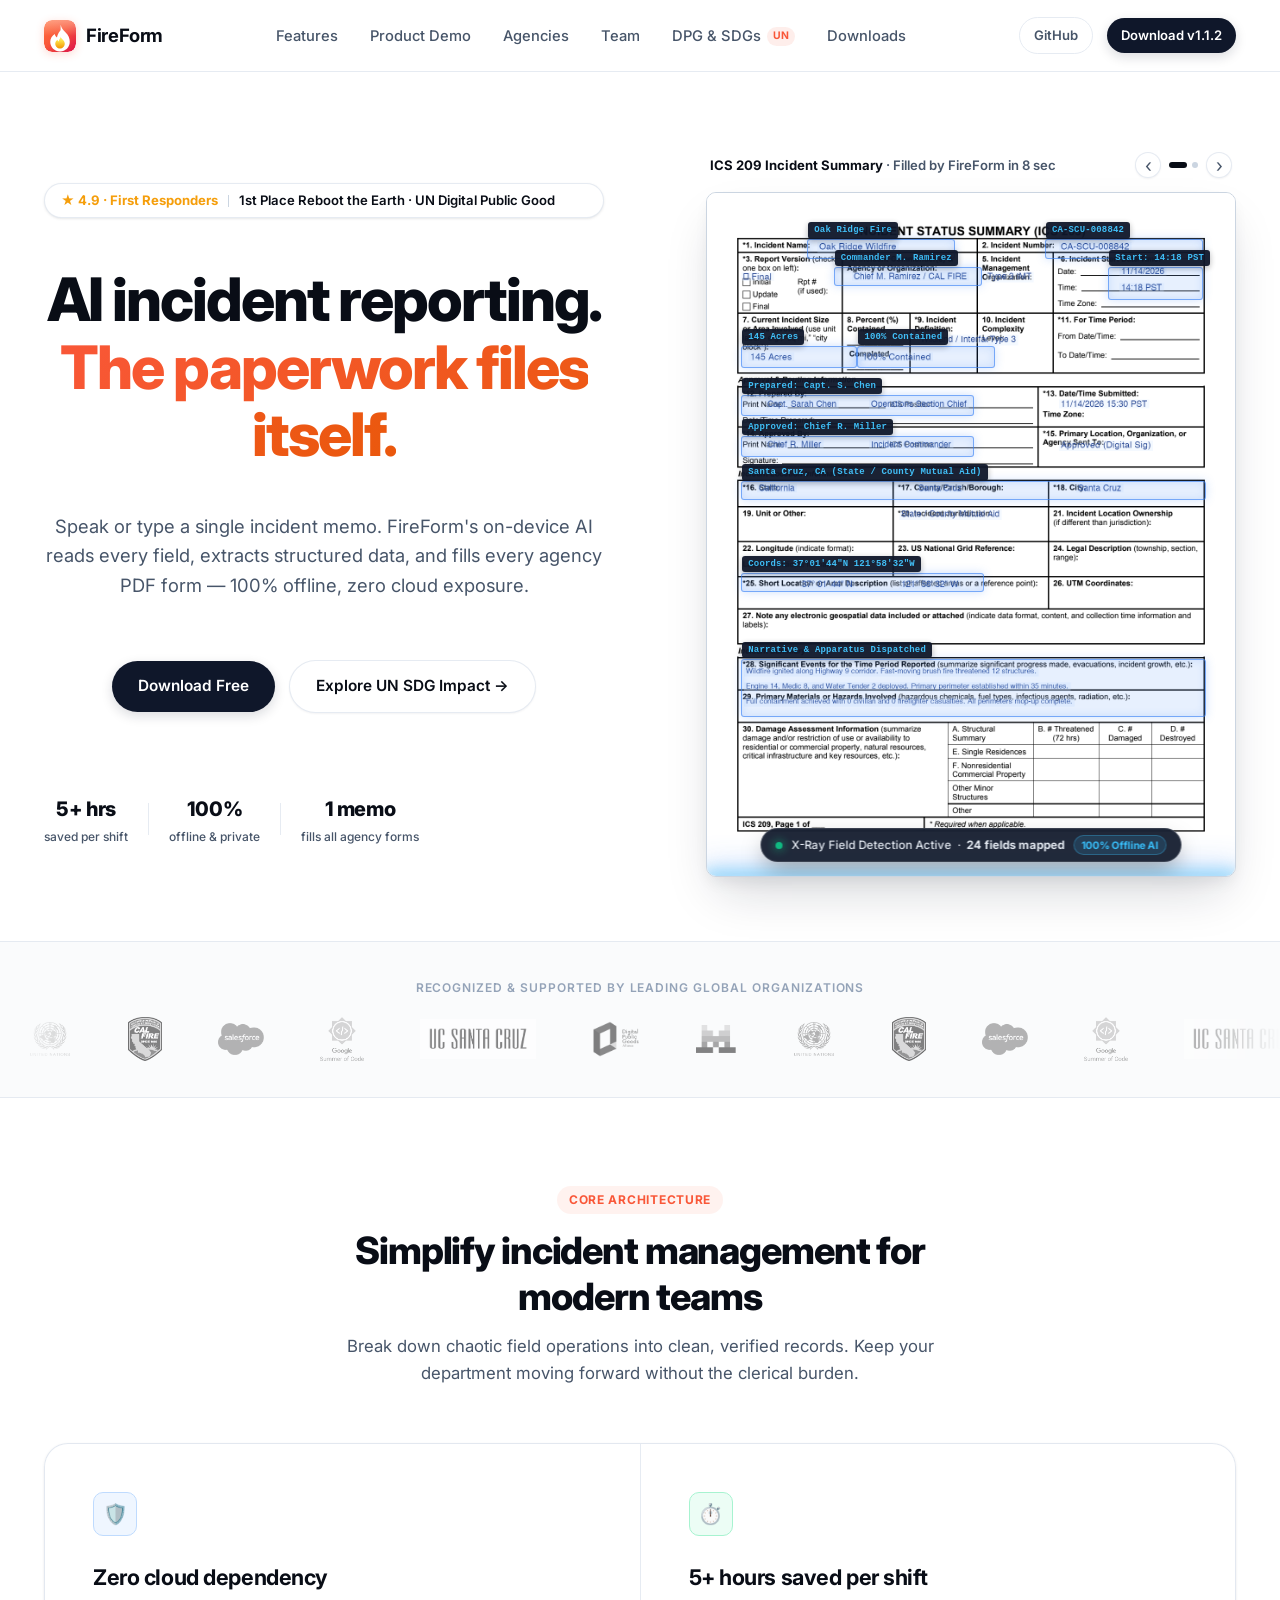
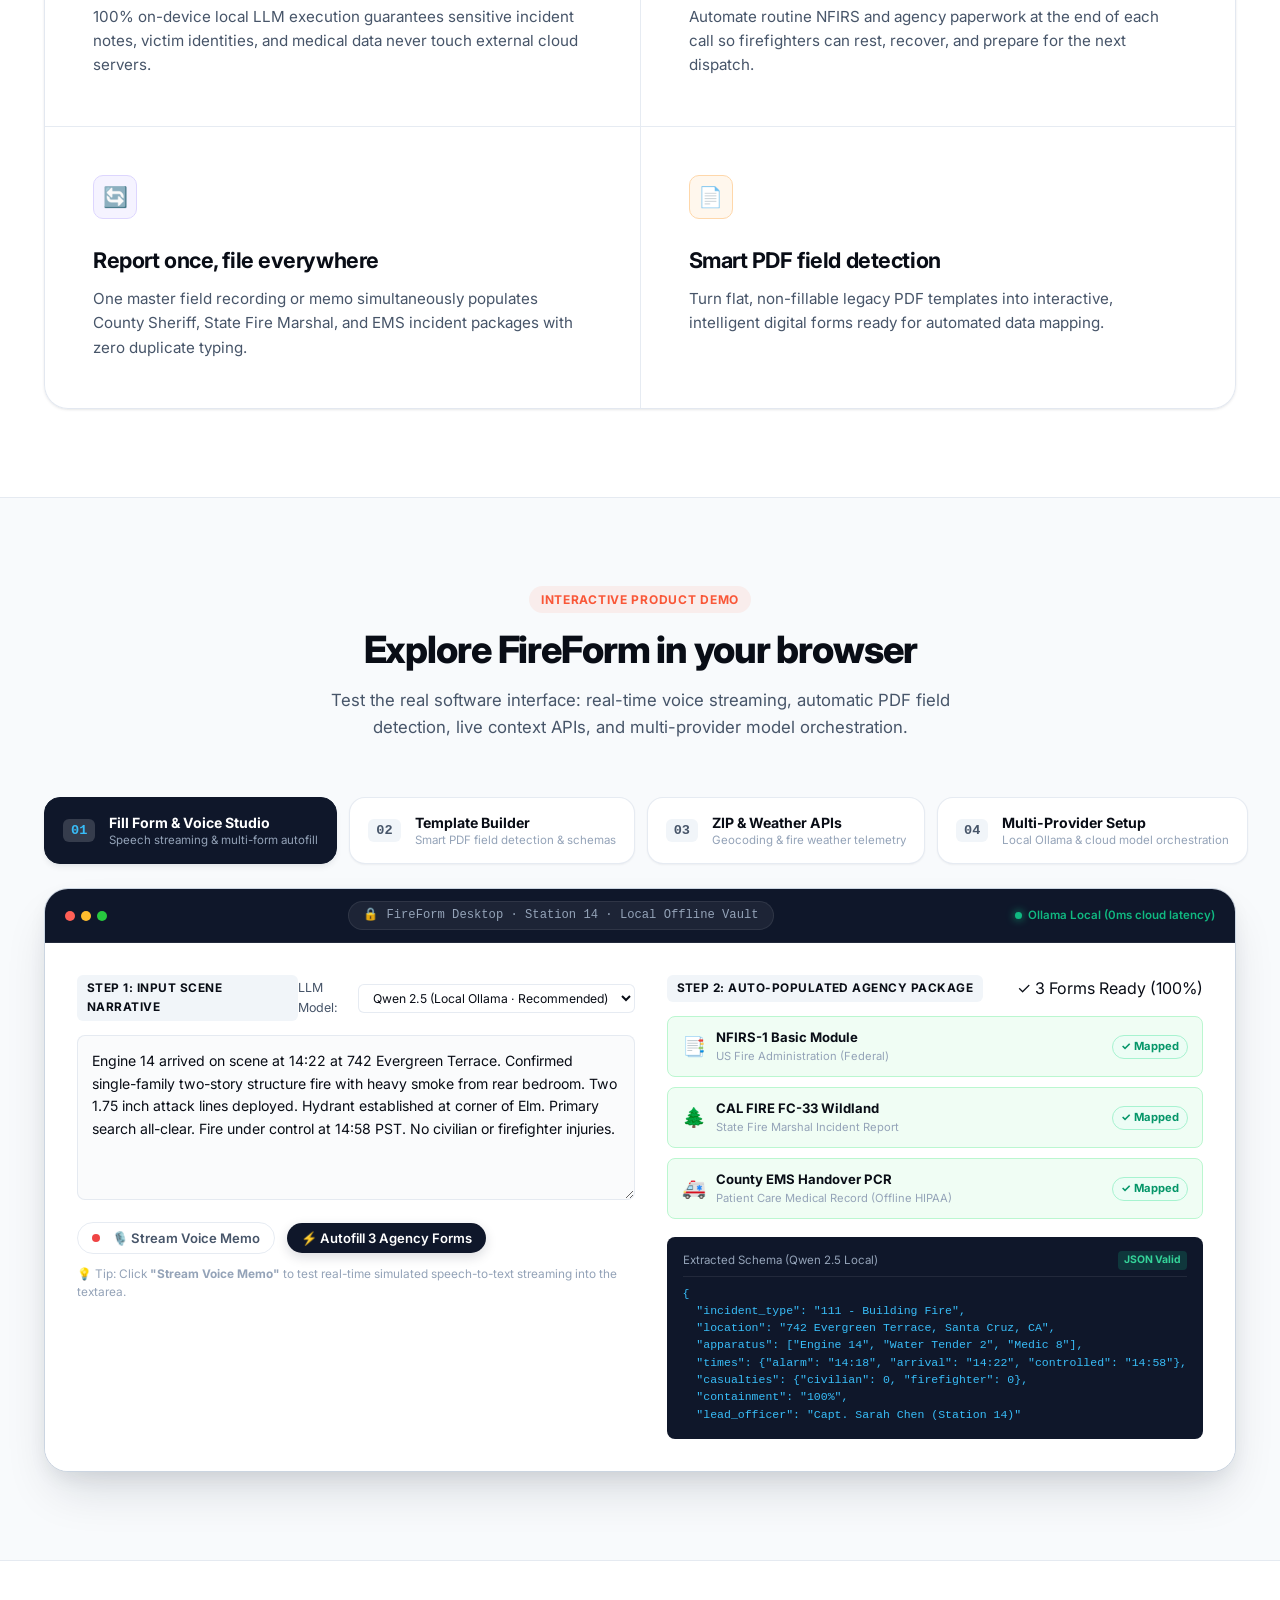
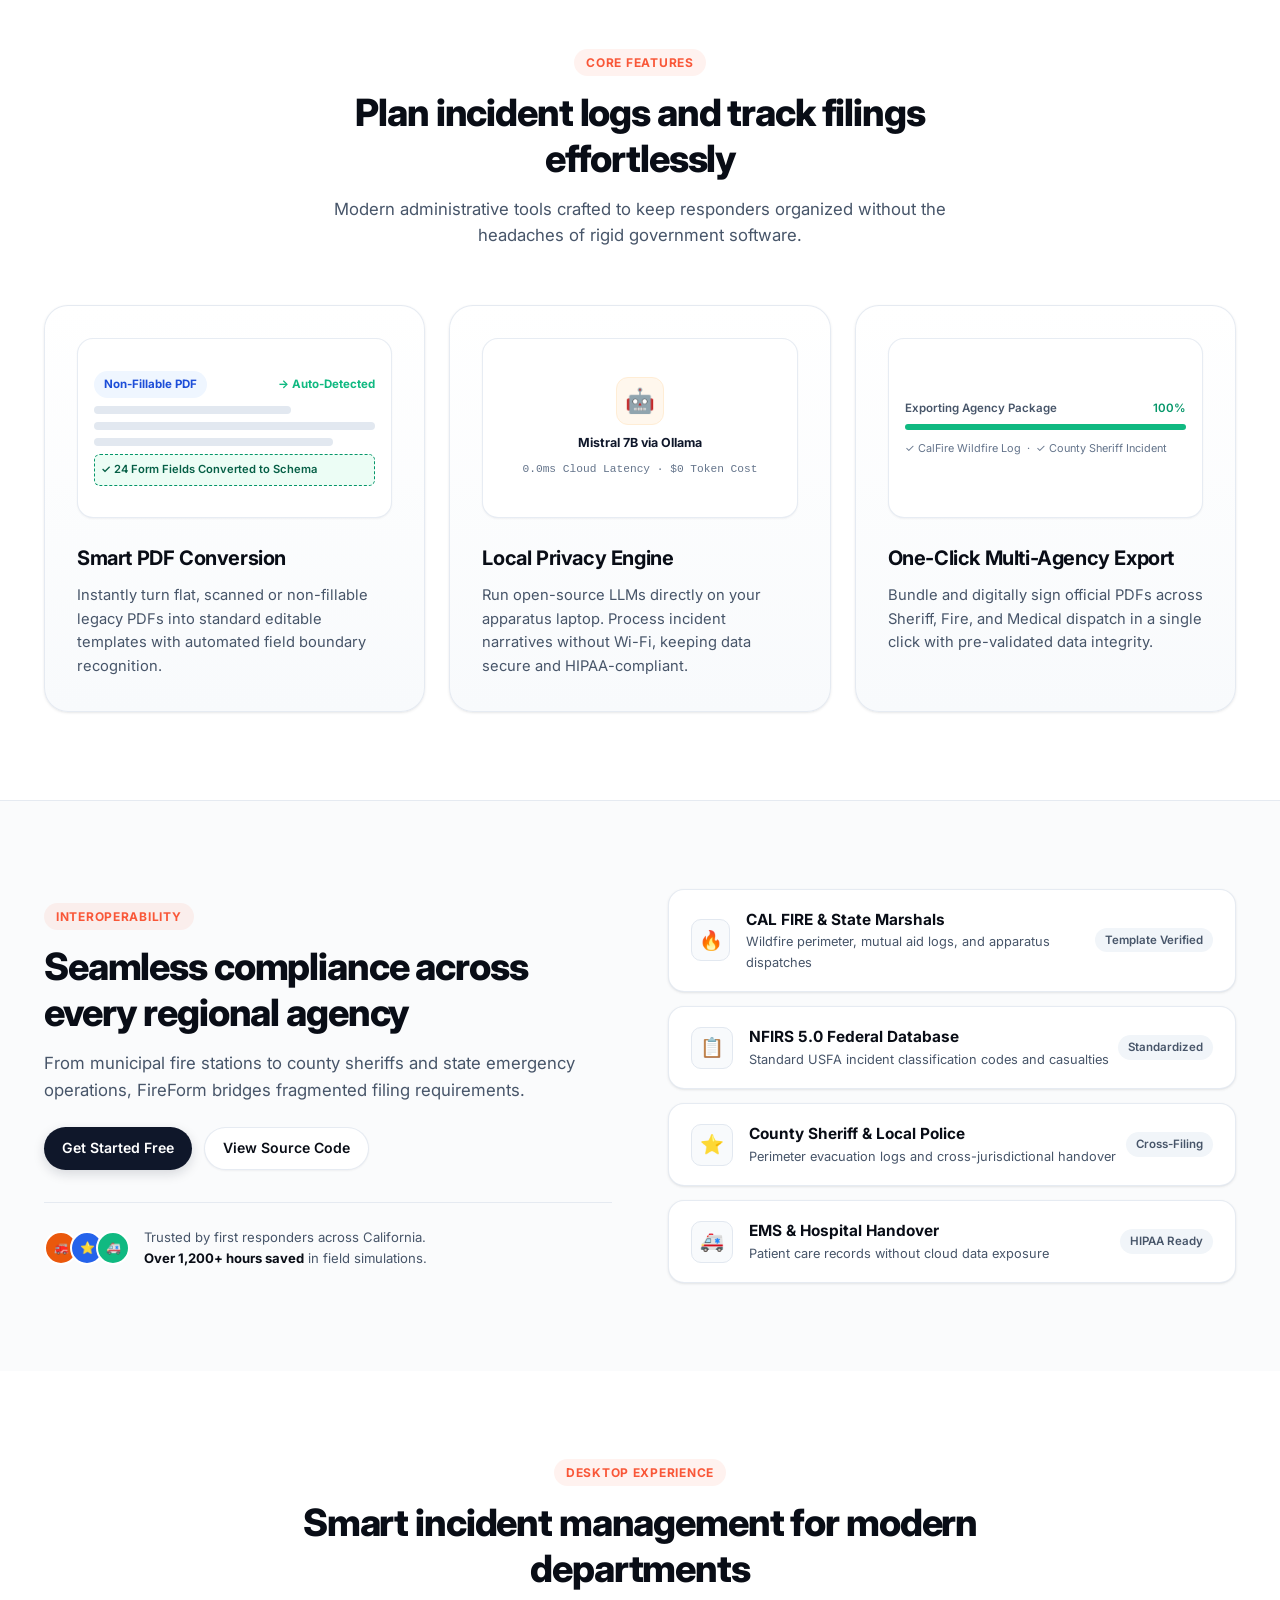
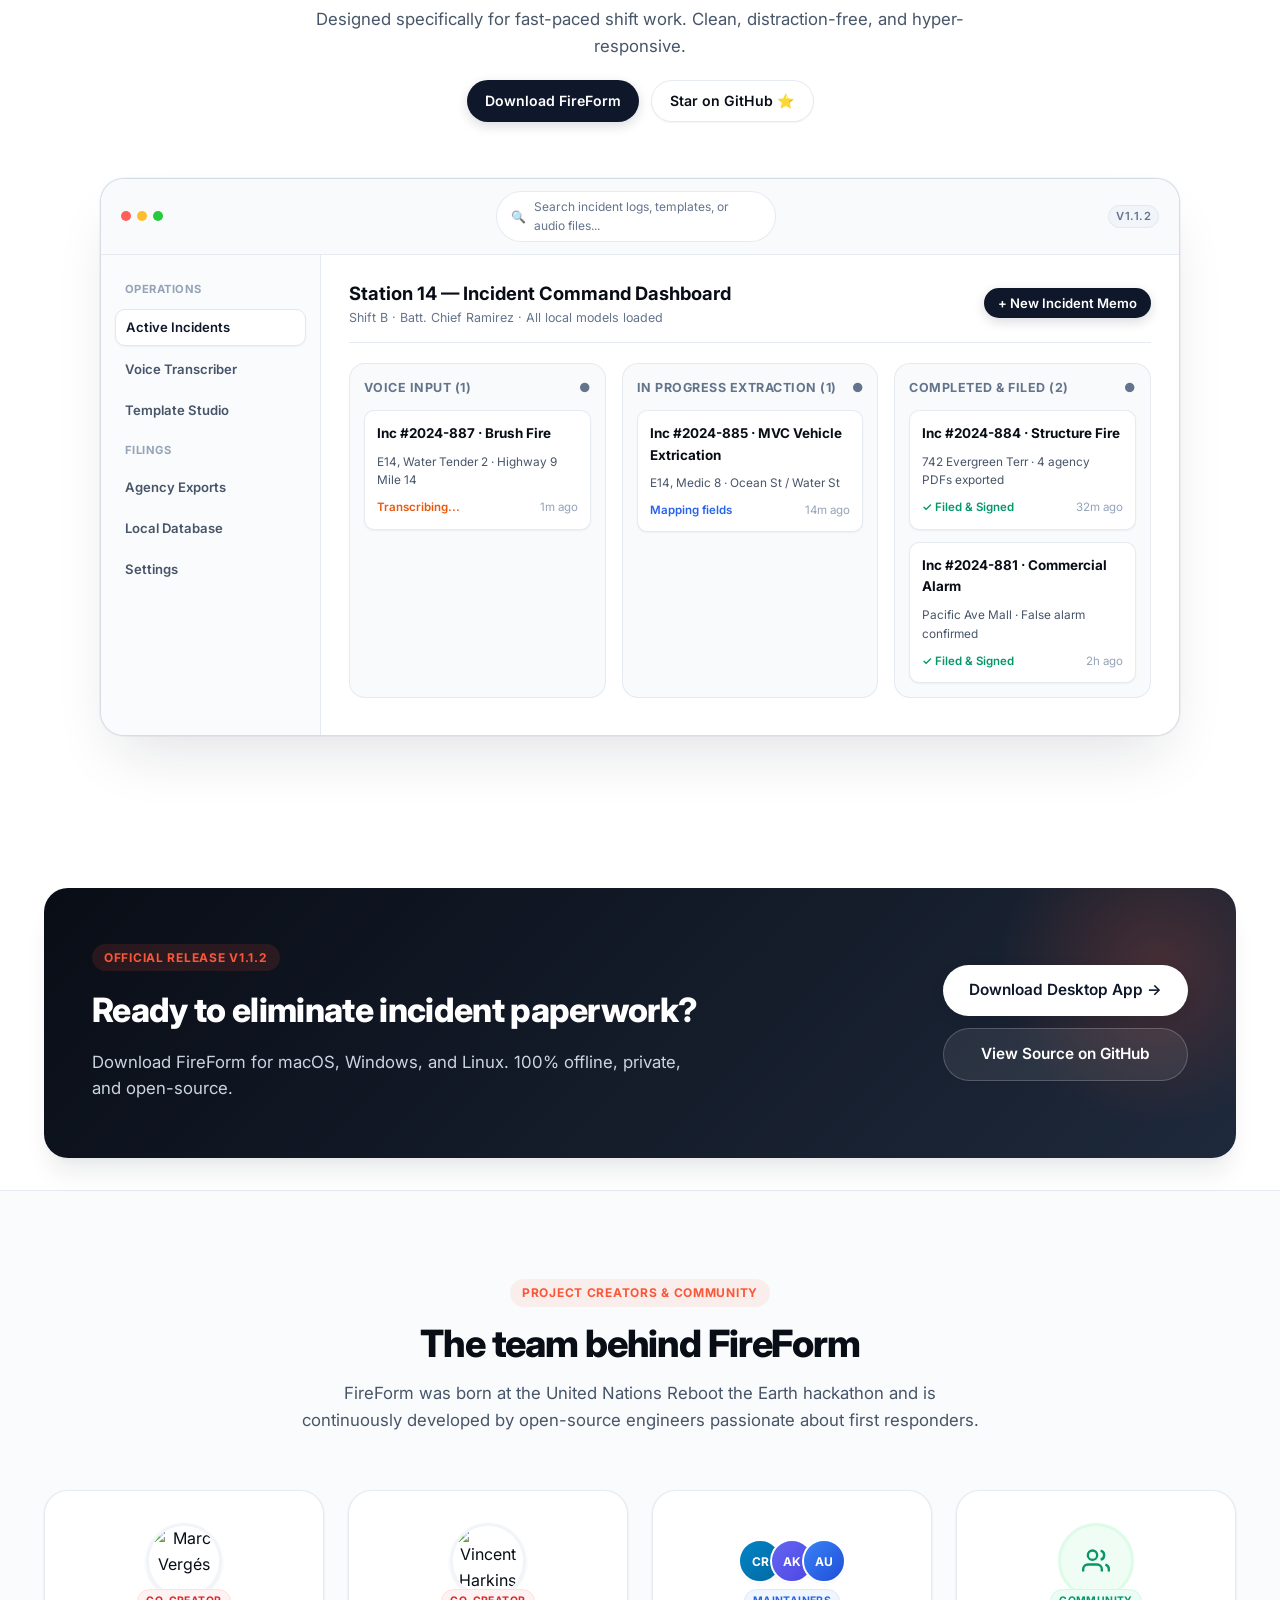
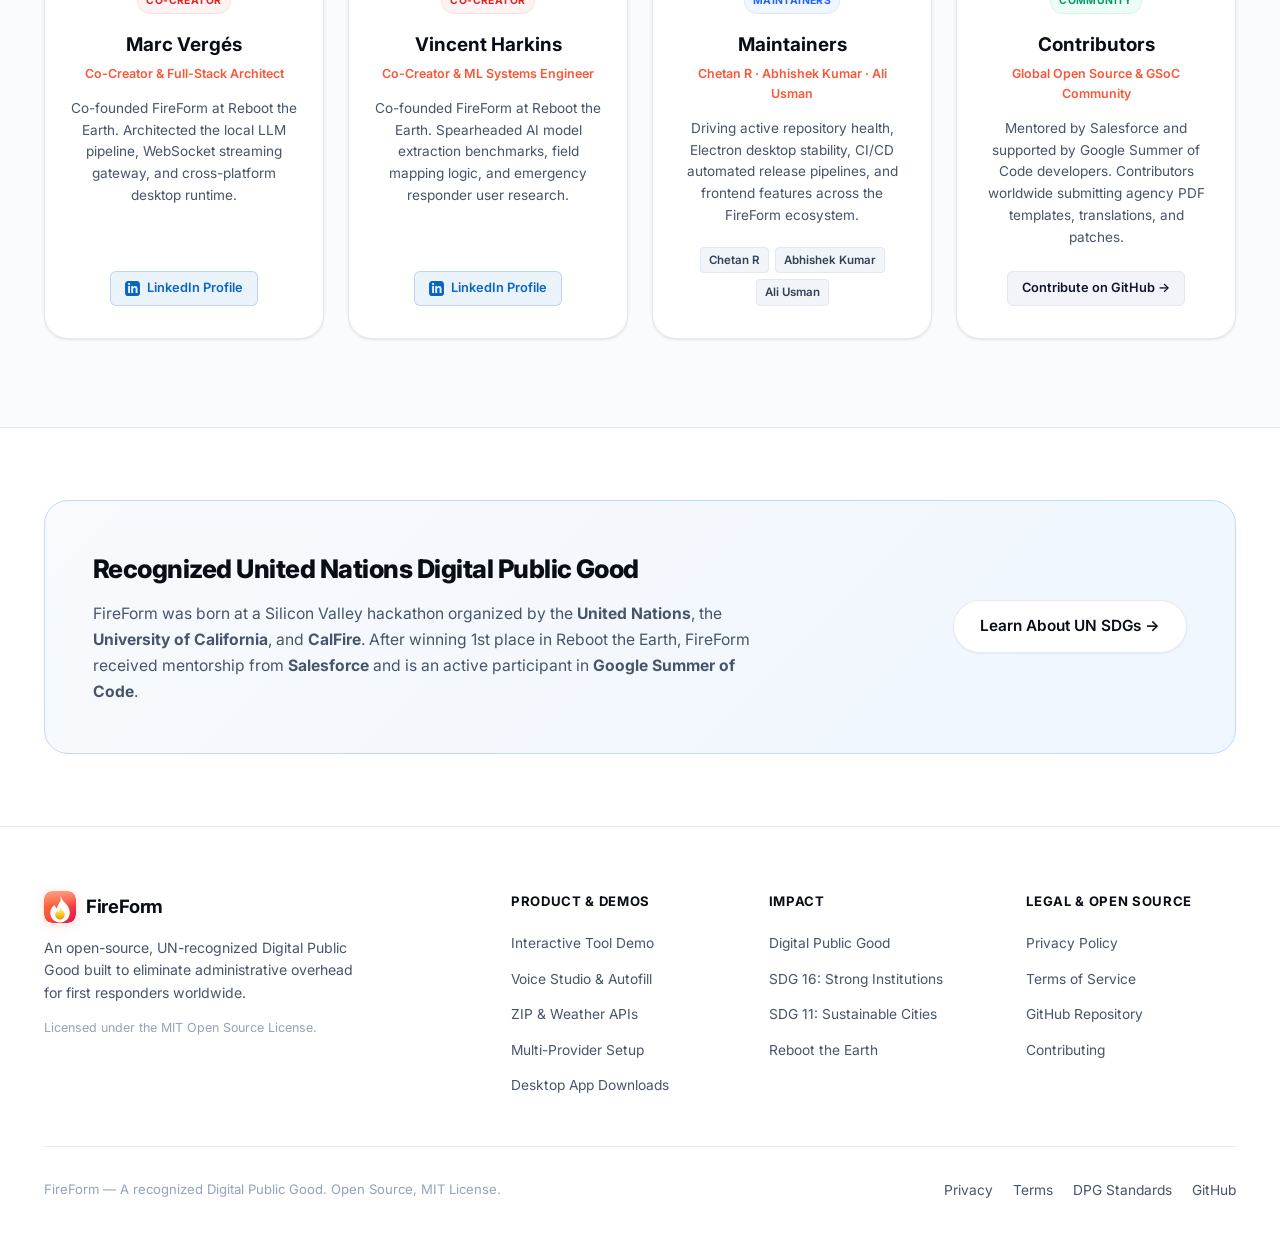
==== commit 6c609adf: "v1.1.2" ====
--- a/index.html
+++ b/index.html
@@ -29,7 +29,7 @@
             <img src="assets/logo.svg" alt="FireForm Logo" width="30" height="30">
           </div>
           <span>FireForm</span>
-          
+
         </a>
 
         <!-- Center Nav Items -->
@@ -49,7 +49,7 @@
             <span>GitHub</span>
           </a>
           <a href="download.html" class="btn btn-primary btn-sm">
-            <span>Download v1.1.1</span>
+            <span>Download v1.1.2</span>
           </a>
           <button class="mobile-toggle" aria-label="Toggle navigation menu">
             <svg width="20" height="20" viewBox="0 0 24 24" fill="none" stroke="currentColor" stroke-width="2">
@@ -82,7 +82,8 @@
           </h1>
 
           <p class="hero-subtitle">
-            Speak or type a single incident memo. FireForm's on-device AI reads every field, extracts structured data, and fills every agency PDF form — 100% offline, zero cloud exposure.
+            Speak or type a single incident memo. FireForm's on-device AI reads every field, extracts structured data,
+            and fills every agency PDF form — 100% offline, zero cloud exposure.
           </p>
 
           <div class="hero-actions">
@@ -115,7 +116,7 @@
         <!-- Right: Real PDF document with X-Ray Field Detection Animation (Instafill.ai style) -->
         <div class="hero-split-right">
           <div class="pdf-real-viewport">
-            
+
             <!-- Carousel Top Header (like Instafill.ai in photo) -->
             <div class="pdf-carousel-header">
               <div class="pdf-carousel-title" id="pdfCarouselTitle">
@@ -134,7 +135,8 @@
 
             <!-- Realistic Document Paper Sheet -->
             <div class="pdf-document-sheet" id="pdfDocumentSheet">
-              <img id="pdfPageImg" src="assets/ics-209-filled-retina.png" alt="Official ICS 209 Incident Status Summary PDF auto-filled by FireForm" class="pdf-real-img">
+              <img id="pdfPageImg" src="assets/ics-209-filled-retina.png"
+                alt="Official ICS 209 Incident Status Summary PDF auto-filled by FireForm" class="pdf-real-img">
 
               <!-- Laser Scanline Sweeping Beam (X-Ray effect from fireform-frontend) -->
               <div class="xray-scanline-beam"></div>
@@ -204,7 +206,8 @@
               <!-- HUD Detection Capsule (matching fireform-frontend DocumentViewer) -->
               <div class="xray-hud-pill">
                 <span class="xray-pulse-dot"></span>
-                <span class="xray-hud-text">X-Ray Field Detection Active &nbsp;·&nbsp; <strong>24 fields mapped</strong></span>
+                <span class="xray-hud-text">X-Ray Field Detection Active &nbsp;·&nbsp; <strong>24 fields
+                    mapped</strong></span>
                 <span class="xray-hud-badge">100% Offline AI</span>
               </div>
             </div>
@@ -221,20 +224,30 @@
     <div class="logo-cloud-label">Recognized &amp; supported by leading global organizations</div>
     <div class="logo-marquee-track-wrapper">
       <div class="logo-marquee-track">
-        <div class="logo-marquee-item"><img src="assets/united-nations-logo-png_seeklogo-247981.png" alt="United Nations" height="44"></div>
+        <div class="logo-marquee-item"><img src="assets/united-nations-logo-png_seeklogo-247981.png"
+            alt="United Nations" height="44"></div>
         <div class="logo-marquee-item"><img src="assets/Logo_of_CAL_FIRE.svg.webp" alt="CAL FIRE" height="44"></div>
-        <div class="logo-marquee-item"><img src="assets/Salesforce.com_logo.svg.webp" alt="Salesforce" height="32"></div>
-        <div class="logo-marquee-item"><img src="assets/GSoC_logo.svg.webp" alt="Google Summer of Code" height="44"></div>
+        <div class="logo-marquee-item"><img src="assets/Salesforce.com_logo.svg.webp" alt="Salesforce" height="32">
+        </div>
+        <div class="logo-marquee-item"><img src="assets/GSoC_logo.svg.webp" alt="Google Summer of Code" height="44">
+        </div>
         <div class="logo-marquee-item"><img src="assets/2021-Logo-Do-3.jpg" alt="UC Santa Cruz" height="40"></div>
-        <div class="logo-marquee-item"><img src="assets/Digital_Public_Goods_Alliance_logo.png" alt="Digital Public Goods Alliance" height="36"></div>
-        <div class="logo-marquee-item"><img src="assets/Mistral_AI_logo_(2025–).svg.webp" alt="Mistral AI" height="28"></div>
-        <div class="logo-marquee-item"><img src="assets/united-nations-logo-png_seeklogo-247981.png" alt="United Nations" height="44"></div>
+        <div class="logo-marquee-item"><img src="assets/Digital_Public_Goods_Alliance_logo.png"
+            alt="Digital Public Goods Alliance" height="36"></div>
+        <div class="logo-marquee-item"><img src="assets/Mistral_AI_logo_(2025–).svg.webp" alt="Mistral AI" height="28">
+        </div>
+        <div class="logo-marquee-item"><img src="assets/united-nations-logo-png_seeklogo-247981.png"
+            alt="United Nations" height="44"></div>
         <div class="logo-marquee-item"><img src="assets/Logo_of_CAL_FIRE.svg.webp" alt="CAL FIRE" height="44"></div>
-        <div class="logo-marquee-item"><img src="assets/Salesforce.com_logo.svg.webp" alt="Salesforce" height="32"></div>
-        <div class="logo-marquee-item"><img src="assets/GSoC_logo.svg.webp" alt="Google Summer of Code" height="44"></div>
+        <div class="logo-marquee-item"><img src="assets/Salesforce.com_logo.svg.webp" alt="Salesforce" height="32">
+        </div>
+        <div class="logo-marquee-item"><img src="assets/GSoC_logo.svg.webp" alt="Google Summer of Code" height="44">
+        </div>
         <div class="logo-marquee-item"><img src="assets/2021-Logo-Do-3.jpg" alt="UC Santa Cruz" height="40"></div>
-        <div class="logo-marquee-item"><img src="assets/Digital_Public_Goods_Alliance_logo.png" alt="Digital Public Goods Alliance" height="36"></div>
-        <div class="logo-marquee-item"><img src="assets/Mistral_AI_logo_(2025–).svg.webp" alt="Mistral AI" height="28"></div>
+        <div class="logo-marquee-item"><img src="assets/Digital_Public_Goods_Alliance_logo.png"
+            alt="Digital Public Goods Alliance" height="36"></div>
+        <div class="logo-marquee-item"><img src="assets/Mistral_AI_logo_(2025–).svg.webp" alt="Mistral AI" height="28">
+        </div>
       </div>
     </div>
   </section>
@@ -298,7 +311,8 @@
         <span class="section-pill">Interactive Product Demo</span>
         <h2 class="section-title">Explore FireForm in your browser</h2>
         <p class="section-subtitle">
-          Test the real software interface: real-time voice streaming, automatic PDF field detection, live context APIs, and multi-provider model orchestration.
+          Test the real software interface: real-time voice streaming, automatic PDF field detection, live context APIs,
+          and multi-provider model orchestration.
         </p>
       </div>
 
@@ -374,7 +388,8 @@
                 </div>
 
                 <div class="demo-textarea-wrap">
-                  <textarea id="demoInputText" class="demo-textarea" rows="6" placeholder="Speak or type incident narrative...">Engine 14 arrived on scene at 14:22 at 742 Evergreen Terrace. Confirmed single-family two-story structure fire with heavy smoke from rear bedroom. Two 1.75 inch attack lines deployed. Hydrant established at corner of Elm. Primary search all-clear. Fire under control at 14:58 PST. No civilian or firefighter injuries.</textarea>
+                  <textarea id="demoInputText" class="demo-textarea" rows="6"
+                    placeholder="Speak or type incident narrative...">Engine 14 arrived on scene at 14:22 at 742 Evergreen Terrace. Confirmed single-family two-story structure fire with heavy smoke from rear bedroom. Two 1.75 inch attack lines deployed. Hydrant established at corner of Elm. Primary search all-clear. Fire under control at 14:58 PST. No civilian or firefighter injuries.</textarea>
                 </div>
 
                 <div class="demo-action-bar">
@@ -388,7 +403,8 @@
                 </div>
 
                 <div class="demo-hint-text">
-                  <span>💡 Tip: Click <strong>"Stream Voice Memo"</strong> to test real-time simulated speech-to-text streaming into the textarea.</span>
+                  <span>💡 Tip: Click <strong>"Stream Voice Memo"</strong> to test real-time simulated speech-to-text
+                    streaming into the textarea.</span>
                 </div>
               </div>
 
@@ -540,7 +556,8 @@
               </div>
 
               <div class="demo-template-footer">
-                <span class="demo-footer-stat">Total Fields: <strong>24 detected</strong> · 0 manual adjustments required</span>
+                <span class="demo-footer-stat">Total Fields: <strong>24 detected</strong> · 0 manual adjustments
+                  required</span>
                 <span class="demo-badge-check">Schema Synced</span>
               </div>
             </div>
@@ -560,7 +577,8 @@
                 </div>
 
                 <div class="demo-input-group">
-                  <input type="text" id="demoZipInput" class="demo-input" value="95062" placeholder="Enter US ZIP Code (e.g. 95062, 94103, 90210)">
+                  <input type="text" id="demoZipInput" class="demo-input" value="95062"
+                    placeholder="Enter US ZIP Code (e.g. 95062, 94103, 90210)">
                   <button id="demoZipBtn" class="btn btn-primary btn-sm">Resolve</button>
                 </div>
 
@@ -588,7 +606,8 @@
                 </div>
 
                 <div class="context-use-case">
-                  <strong>Use Case:</strong> Automatically populates NFIRS Section B (Location) and ICS 201 Box 2 without manual GIS lookup.
+                  <strong>Use Case:</strong> Automatically populates NFIRS Section B (Location) and ICS 201 Box 2
+                  without manual GIS lookup.
                 </div>
               </div>
 
@@ -627,7 +646,8 @@
                 </div>
 
                 <div class="context-use-case">
-                  <strong>Use Case:</strong> Injects live temperature, wind speed, and fuel moisture metrics directly into ICS 209 Box 6 and Wildfire Perimeter briefs.
+                  <strong>Use Case:</strong> Injects live temperature, wind speed, and fuel moisture metrics directly
+                  into ICS 209 Box 6 and Wildfire Perimeter briefs.
                 </div>
               </div>
             </div>
@@ -636,13 +656,15 @@
           <!-- TAB 4: Multi-Provider Setup & Onboarding (Issue #17) -->
           <div class="demo-tab-panel" id="tab-providers">
             <div class="demo-providers-view">
-              
+
               <!-- Architecture Summary Banner -->
               <div class="provider-arch-callout">
                 <div class="provider-arch-text">
                   <h3>Hybrid Multi-Provider Architecture</h3>
                   <p>
-                    FireForm decouples the application from any single AI vendor. Run <strong>100% offline</strong> with local quantized engines (Ollama) by default, or seamlessly connect enterprise cloud models for advanced analysis.
+                    FireForm decouples the application from any single AI vendor. Run <strong>100% offline</strong> with
+                    local quantized engines (Ollama) by default, or seamlessly connect enterprise cloud models for
+                    advanced analysis.
                   </p>
                 </div>
                 <div class="provider-arch-badge">
@@ -663,7 +685,8 @@
                   <div class="provider-card-head">
                     <div>
                       <div class="provider-name" id="provDisplayName">Ollama Local Engine</div>
-                      <div class="provider-sub" id="provDesc">Runs locally on apparatus laptop — zero internet required</div>
+                      <div class="provider-sub" id="provDesc">Runs locally on apparatus laptop — zero internet required
+                      </div>
                     </div>
                     <span class="provider-status-badge" id="provStatusBadge">● Connected &amp; Serving</span>
                   </div>
@@ -676,12 +699,14 @@
 
                     <div class="provider-form-field">
                       <label>Authentication Key</label>
-                      <input type="text" id="provKey" class="demo-input" value="No API Key Required (Localhost)" readonly>
+                      <input type="text" id="provKey" class="demo-input" value="No API Key Required (Localhost)"
+                        readonly>
                     </div>
 
                     <div class="provider-form-field">
                       <label>Active Extraction Model</label>
-                      <input type="text" id="provModel" class="demo-input" value="qwen2.5:latest (4-bit quantized)" readonly>
+                      <input type="text" id="provModel" class="demo-input" value="qwen2.5:latest (4-bit quantized)"
+                        readonly>
                     </div>
 
                     <div class="provider-form-field">
@@ -706,19 +731,22 @@
                 <div class="onboarding-step-card">
                   <div class="step-num">1</div>
                   <h4>Install or Connect</h4>
-                  <p>Run Ollama locally for zero cost, or paste your team’s existing OpenAI/Anthropic API key in Settings.</p>
+                  <p>Run Ollama locally for zero cost, or paste your team’s existing OpenAI/Anthropic API key in
+                    Settings.</p>
                 </div>
 
                 <div class="onboarding-step-card">
                   <div class="step-num">2</div>
                   <h4>Per-Task Routing</h4>
-                  <p>Assign fast local models for real-time field extraction, and switch to multi-modal models when drone photos are attached.</p>
+                  <p>Assign fast local models for real-time field extraction, and switch to multi-modal models when
+                    drone photos are attached.</p>
                 </div>
 
                 <div class="onboarding-step-card">
                   <div class="step-num">3</div>
                   <h4>Zero-Leak Isolation</h4>
-                  <p>Incident transcripts, victim names, and medical notes are shielded behind strict local process isolation.</p>
+                  <p>Incident transcripts, victim names, and medical notes are shielded behind strict local process
+                    isolation.</p>
                 </div>
               </div>
 
@@ -924,7 +952,7 @@
             <span>Search incident logs, templates, or audio files...</span>
           </div>
           <div style="display: flex; gap: 8px;">
-            <span class="brand-tag">v1.1.1</span>
+            <span class="brand-tag">v1.1.2</span>
           </div>
         </div>
 
@@ -1033,7 +1061,9 @@
     <div class="container">
       <div class="cta-banner-box">
         <div class="cta-banner-content">
-          <span class="section-pill" style="background: rgba(249, 87, 56, 0.12); color: var(--color-accent-flame); margin-bottom: 12px;">Official Release v1.1.1</span>
+          <span class="section-pill"
+            style="background: rgba(249, 87, 56, 0.12); color: var(--color-accent-flame); margin-bottom: 12px;">Official
+            Release v1.1.2</span>
           <h2 class="cta-title">Ready to eliminate incident paperwork?</h2>
           <p class="cta-subtitle">
             Download FireForm for macOS, Windows, and Linux. 100% offline, private, and open-source.
@@ -1043,7 +1073,8 @@
           <a href="download.html" class="btn btn-primary btn-lg">
             <span>Download Desktop App →</span>
           </a>
-          <a href="https://github.com/fireform-core/FireForm" target="_blank" rel="noopener noreferrer" class="btn btn-secondary btn-lg">
+          <a href="https://github.com/fireform-core/FireForm" target="_blank" rel="noopener noreferrer"
+            class="btn btn-secondary btn-lg">
             <span>View Source on GitHub</span>
           </a>
         </div>
@@ -1058,7 +1089,8 @@
         <span class="section-pill">Project Creators &amp; Community</span>
         <h2 class="section-title">The team behind FireForm</h2>
         <p class="section-subtitle">
-          FireForm was born at the United Nations Reboot the Earth hackathon and is continuously developed by open-source engineers passionate about first responders.
+          FireForm was born at the United Nations Reboot the Earth hackathon and is continuously developed by
+          open-source engineers passionate about first responders.
         </p>
       </div>
 
@@ -1072,11 +1104,14 @@
           <h3 class="creator-name">Marc Vergés</h3>
           <div class="creator-role">Co-Creator &amp; Full-Stack Architect</div>
           <p class="creator-bio">
-            Co-founded FireForm at Reboot the Earth. Architected the local LLM pipeline, WebSocket streaming gateway, and cross-platform desktop runtime.
-          </p>
-          <a href="https://www.linkedin.com/in/marc-verg%C3%A9s/" target="_blank" rel="noopener noreferrer" class="creator-linkedin-link">
+            Co-founded FireForm at Reboot the Earth. Architected the local LLM pipeline, WebSocket streaming gateway,
+            and cross-platform desktop runtime.
+          </p>
+          <a href="https://www.linkedin.com/in/marc-verg%C3%A9s/" target="_blank" rel="noopener noreferrer"
+            class="creator-linkedin-link">
             <svg width="15" height="15" viewBox="0 0 24 24" fill="currentColor">
-              <path d="M19 0h-14c-2.761 0-5 2.239-5 5v14c0 2.761 2.239 5 5 5h14c2.762 0 5-2.239 5-5v-14c0-2.761-2.238-5-5-5zm-11 19h-3v-11h3v11zm-1.5-12.268c-.966 0-1.75-.79-1.75-1.764s.784-1.764 1.75-1.764 1.75.79 1.75 1.764-.783 1.764-1.75 1.764zm13.5 12.268h-3v-5.604c0-3.368-4-3.113-4 0v5.604h-3v-11h3v1.765c1.396-2.586 7-2.777 7 2.476v6.759z"/>
+              <path
+                d="M19 0h-14c-2.761 0-5 2.239-5 5v14c0 2.761 2.239 5 5 5h14c2.762 0 5-2.239 5-5v-14c0-2.761-2.238-5-5-5zm-11 19h-3v-11h3v11zm-1.5-12.268c-.966 0-1.75-.79-1.75-1.764s.784-1.764 1.75-1.764 1.75.79 1.75 1.764-.783 1.764-1.75 1.764zm13.5 12.268h-3v-5.604c0-3.368-4-3.113-4 0v5.604h-3v-11h3v1.765c1.396-2.586 7-2.777 7 2.476v6.759z" />
             </svg>
             <span>LinkedIn Profile</span>
           </a>
@@ -1091,11 +1126,14 @@
           <h3 class="creator-name">Vincent Harkins</h3>
           <div class="creator-role">Co-Creator &amp; ML Systems Engineer</div>
           <p class="creator-bio">
-            Co-founded FireForm at Reboot the Earth. Spearheaded AI model extraction benchmarks, field mapping logic, and emergency responder user research.
-          </p>
-          <a href="https://www.linkedin.com/in/vincent-harkins-060a4426b/" target="_blank" rel="noopener noreferrer" class="creator-linkedin-link">
+            Co-founded FireForm at Reboot the Earth. Spearheaded AI model extraction benchmarks, field mapping logic,
+            and emergency responder user research.
+          </p>
+          <a href="https://www.linkedin.com/in/vincent-harkins-060a4426b/" target="_blank" rel="noopener noreferrer"
+            class="creator-linkedin-link">
             <svg width="15" height="15" viewBox="0 0 24 24" fill="currentColor">
-              <path d="M19 0h-14c-2.761 0-5 2.239-5 5v14c0 2.761 2.239 5 5 5h14c2.762 0 5-2.239 5-5v-14c0-2.761-2.238-5-5-5zm-11 19h-3v-11h3v11zm-1.5-12.268c-.966 0-1.75-.79-1.75-1.764s.784-1.764 1.75-1.764 1.75.79 1.75 1.764-.783 1.764-1.75 1.764zm13.5 12.268h-3v-5.604c0-3.368-4-3.113-4 0v5.604h-3v-11h3v1.765c1.396-2.586 7-2.777 7 2.476v6.759z"/>
+              <path
+                d="M19 0h-14c-2.761 0-5 2.239-5 5v14c0 2.761 2.239 5 5 5h14c2.762 0 5-2.239 5-5v-14c0-2.761-2.238-5-5-5zm-11 19h-3v-11h3v11zm-1.5-12.268c-.966 0-1.75-.79-1.75-1.764s.784-1.764 1.75-1.764 1.75.79 1.75 1.764-.783 1.764-1.75 1.764zm13.5 12.268h-3v-5.604c0-3.368-4-3.113-4 0v5.604h-3v-11h3v1.765c1.396-2.586 7-2.777 7 2.476v6.759z" />
             </svg>
             <span>LinkedIn Profile</span>
           </a>
@@ -1114,7 +1152,8 @@
           <h3 class="creator-name">Maintainers</h3>
           <div class="creator-role">Chetan R · Abhishek Kumar · Ali Usman</div>
           <p class="creator-bio">
-            Driving active repository health, Electron desktop stability, CI/CD automated release pipelines, and frontend features across the FireForm ecosystem.
+            Driving active repository health, Electron desktop stability, CI/CD automated release pipelines, and
+            frontend features across the FireForm ecosystem.
           </p>
           <div class="maintainer-names-list">
             <span class="maintainer-tag">Chetan R</span>
@@ -1139,9 +1178,11 @@
           <h3 class="creator-name">Contributors</h3>
           <div class="creator-role">Global Open Source &amp; GSoC Community</div>
           <p class="creator-bio">
-            Mentored by Salesforce and supported by Google Summer of Code developers. Contributors worldwide submitting agency PDF templates, translations, and patches.
-          </p>
-          <a href="https://github.com/fireform-core/FireForm/blob/main/CONTRIBUTING.md" target="_blank" rel="noopener noreferrer" class="creator-linkedin-link creator-github-link">
+            Mentored by Salesforce and supported by Google Summer of Code developers. Contributors worldwide submitting
+            agency PDF templates, translations, and patches.
+          </p>
+          <a href="https://github.com/fireform-core/FireForm/blob/main/CONTRIBUTING.md" target="_blank"
+            rel="noopener noreferrer" class="creator-linkedin-link creator-github-link">
             <span>Contribute on GitHub →</span>
           </a>
         </div>
--- a/styles.css
+++ b/styles.css
@@ -1910,7 +1910,7 @@
   }
 }
 /* ==========================================================================
-   Hero Split Layout (v1.1.1 redesign)
+   Hero Split Layout (v1.1.2 redesign)
    ========================================================================== */
 
 .hero-section.hero-split {
